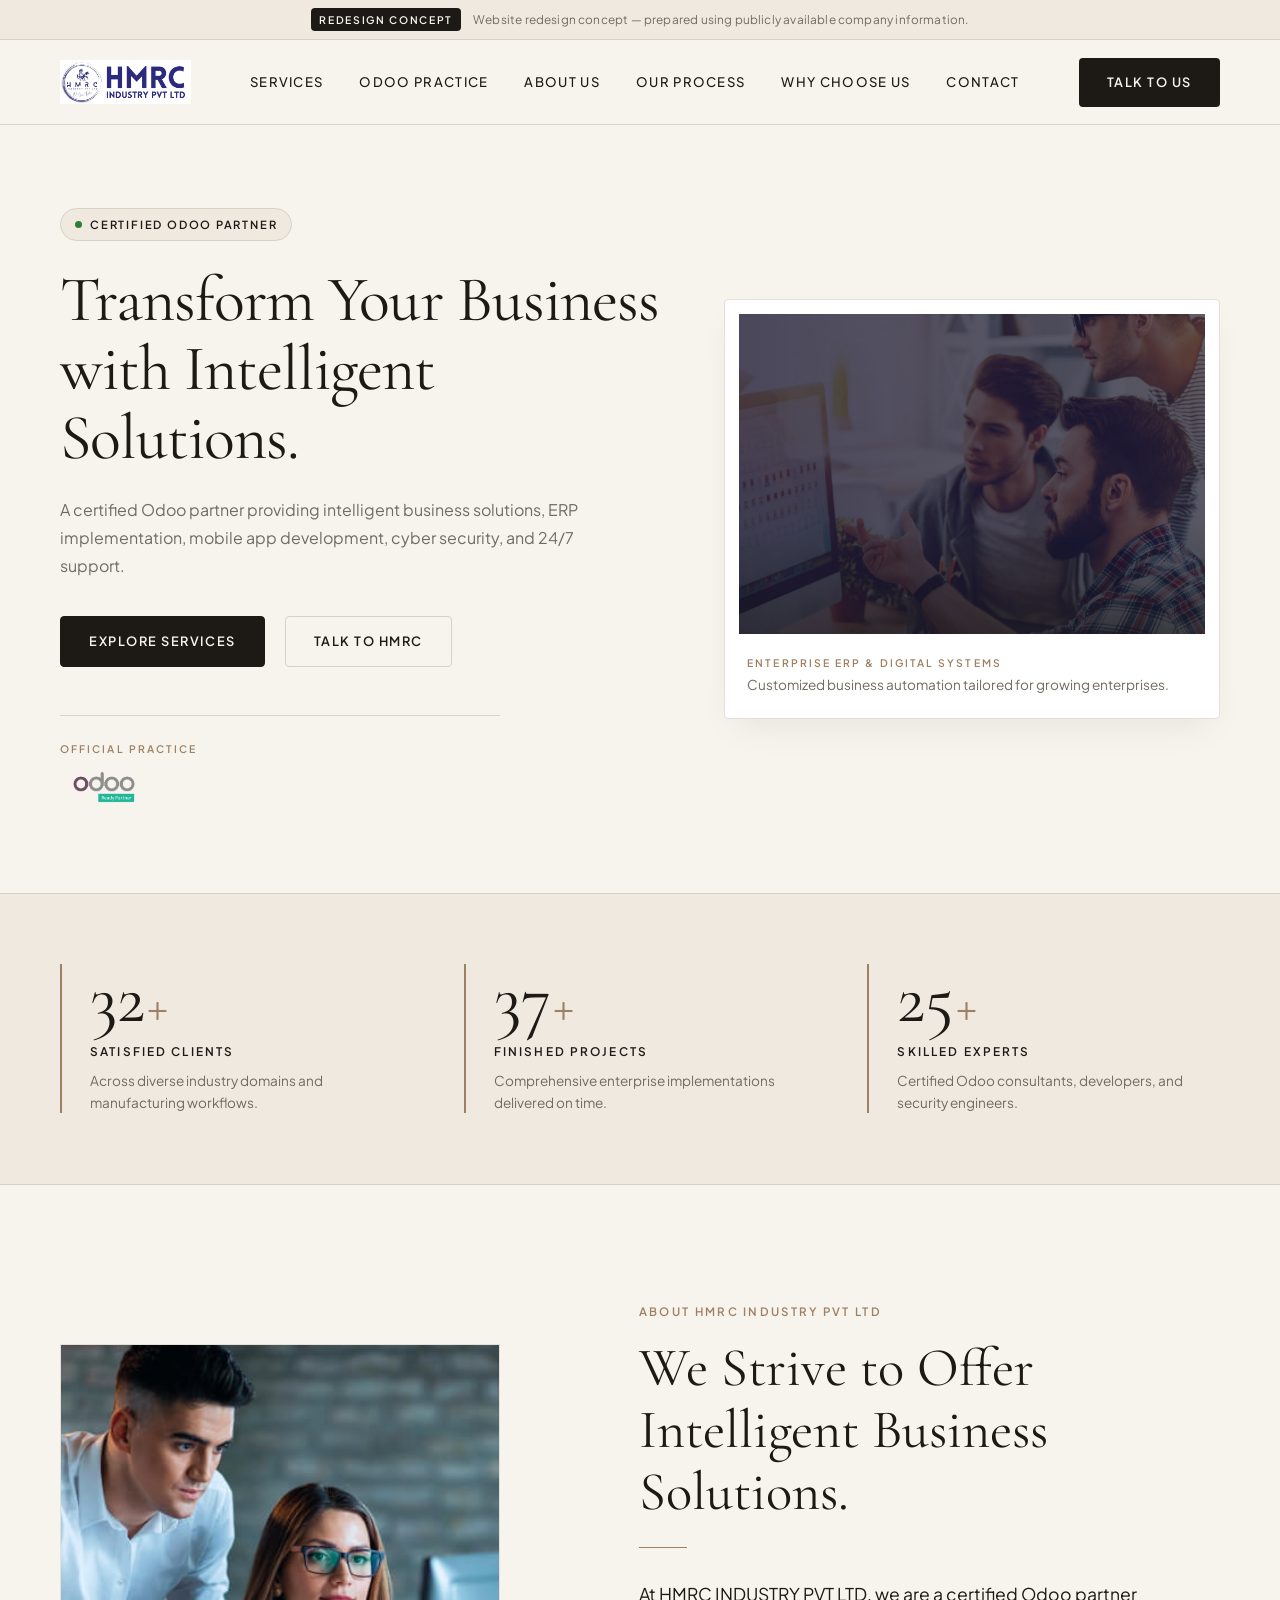
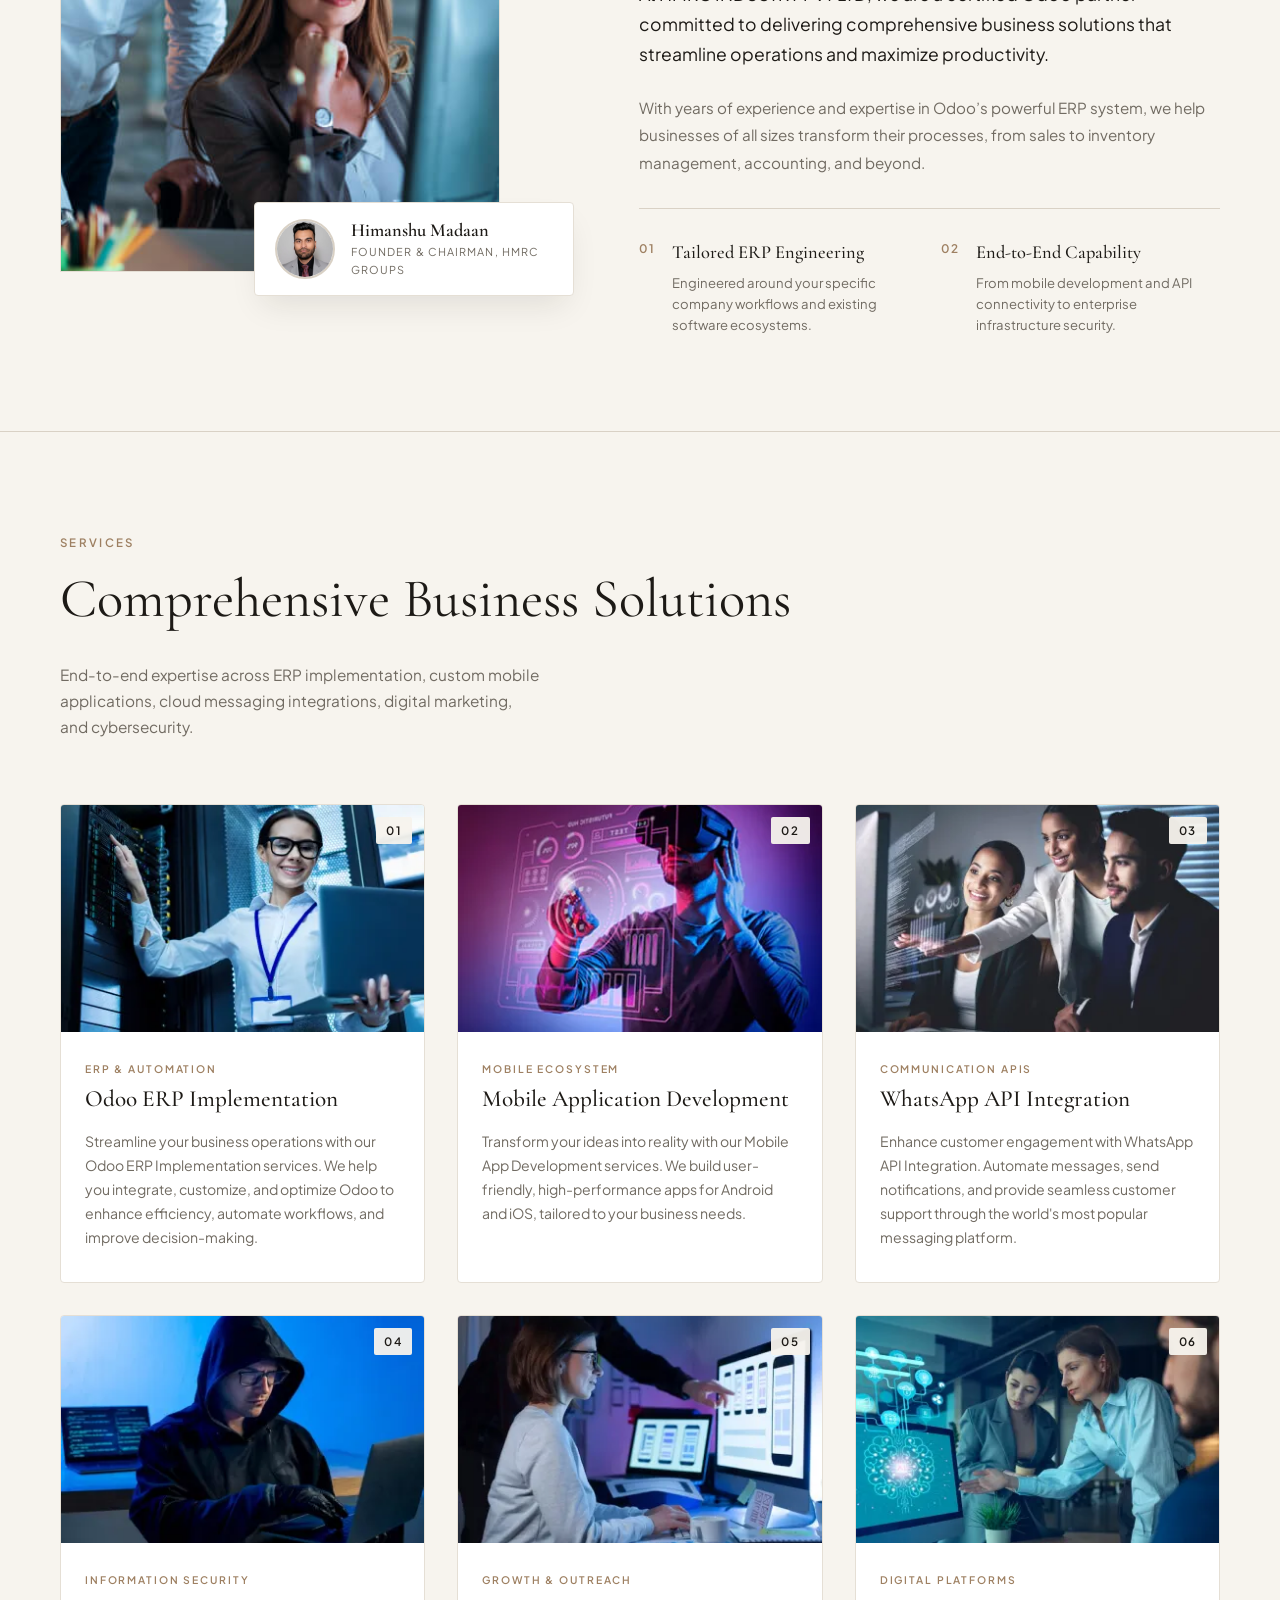
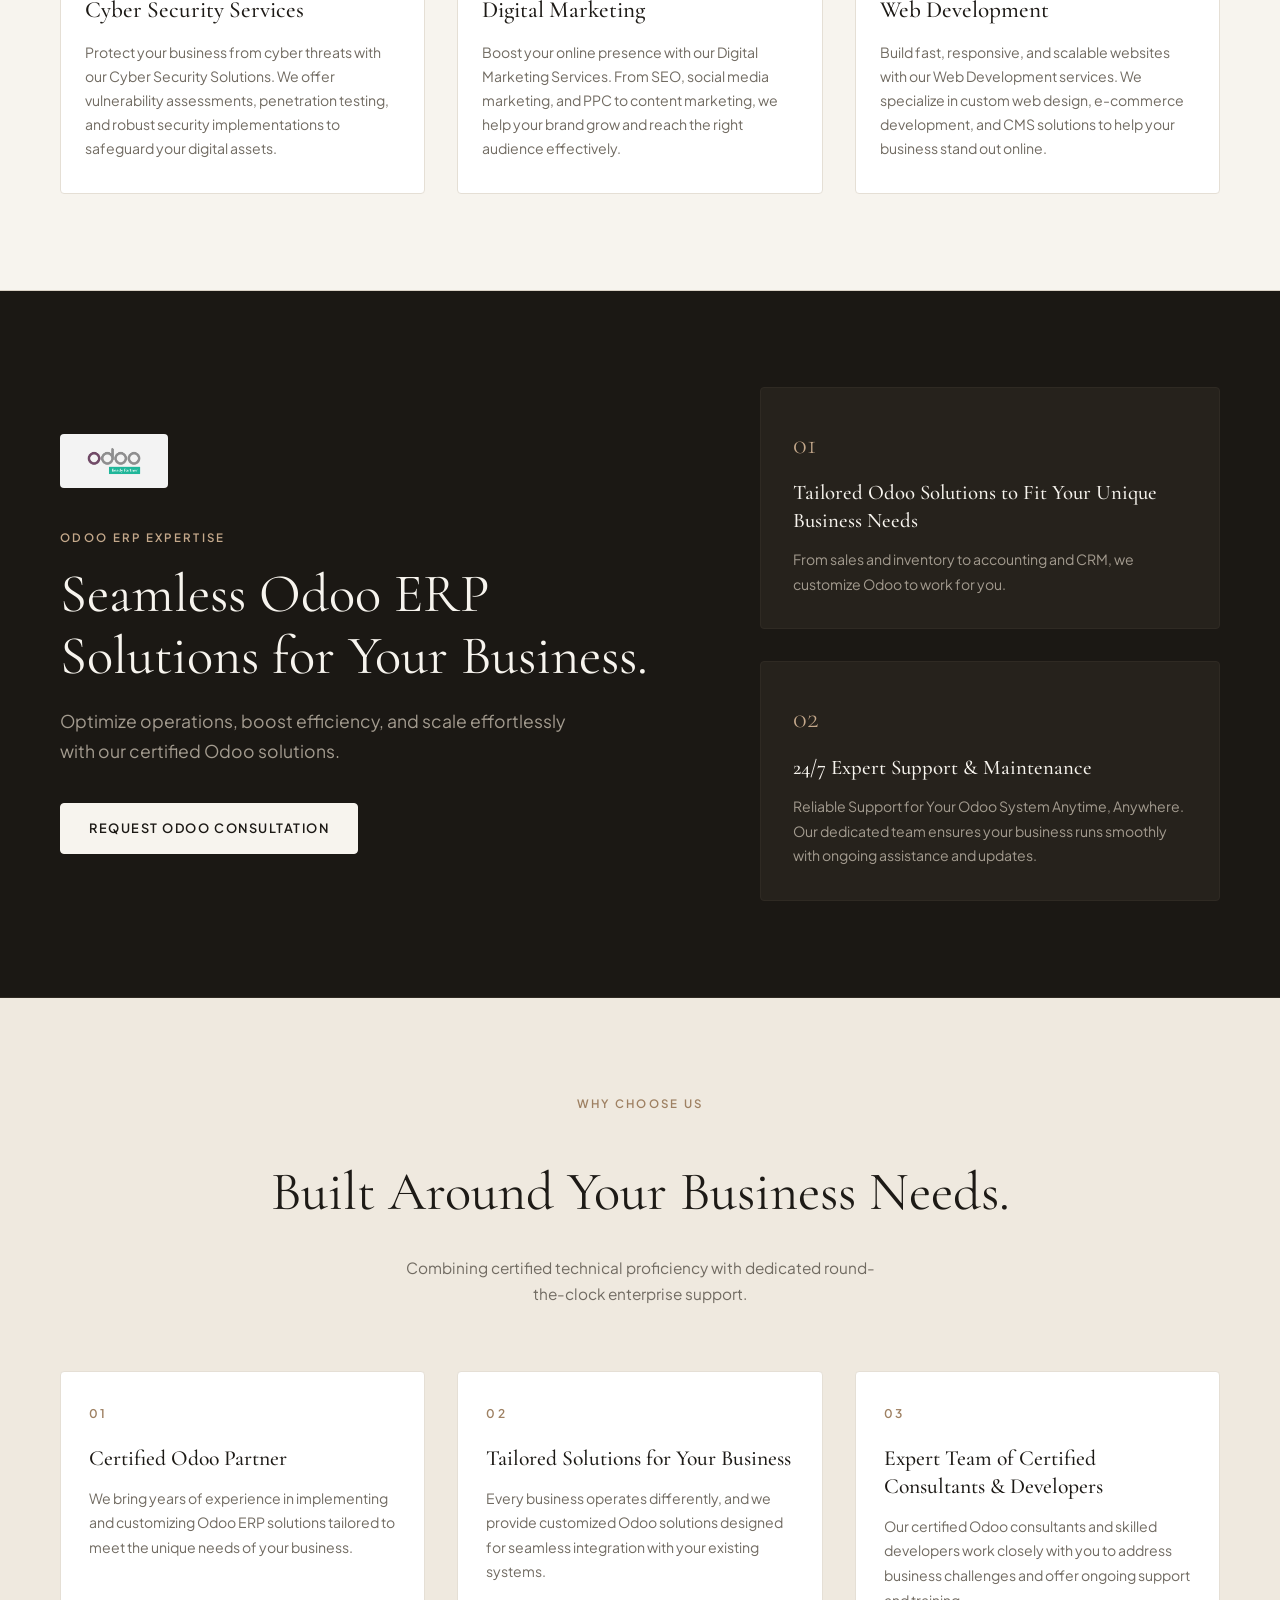
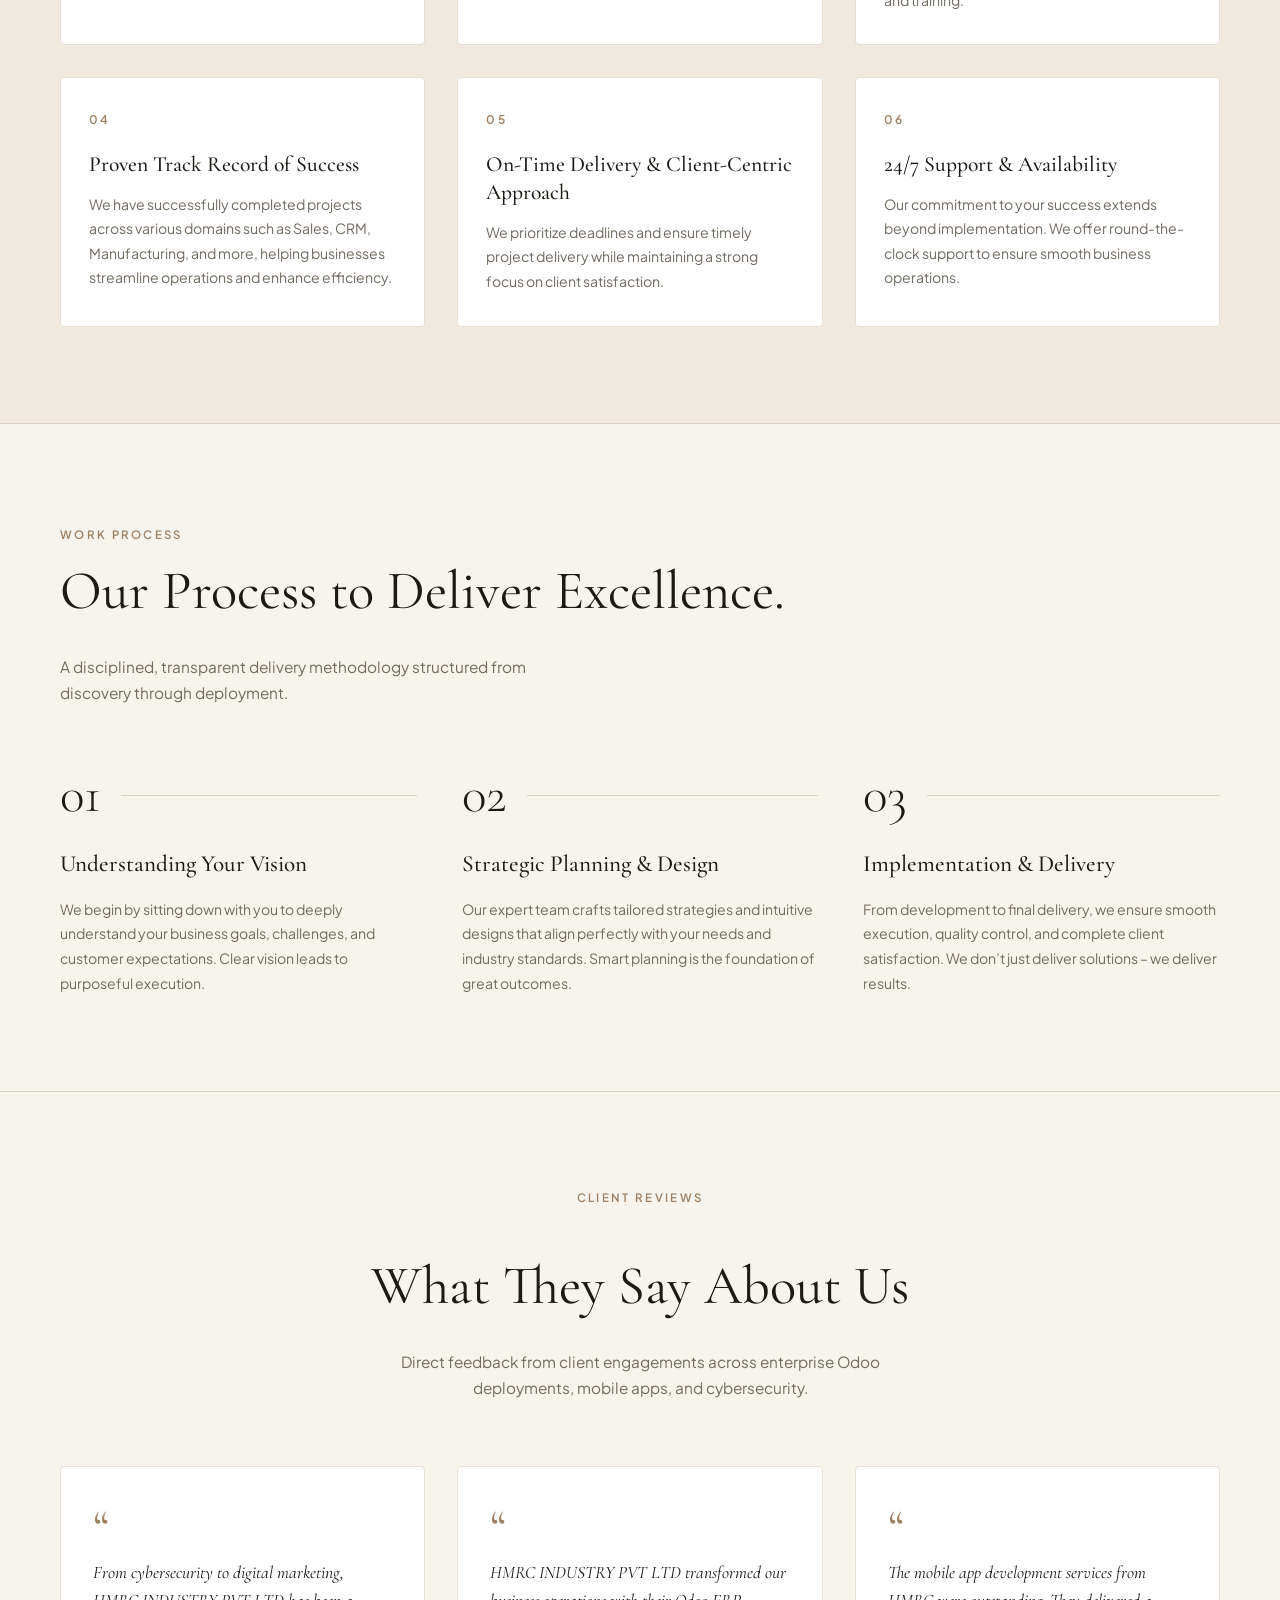
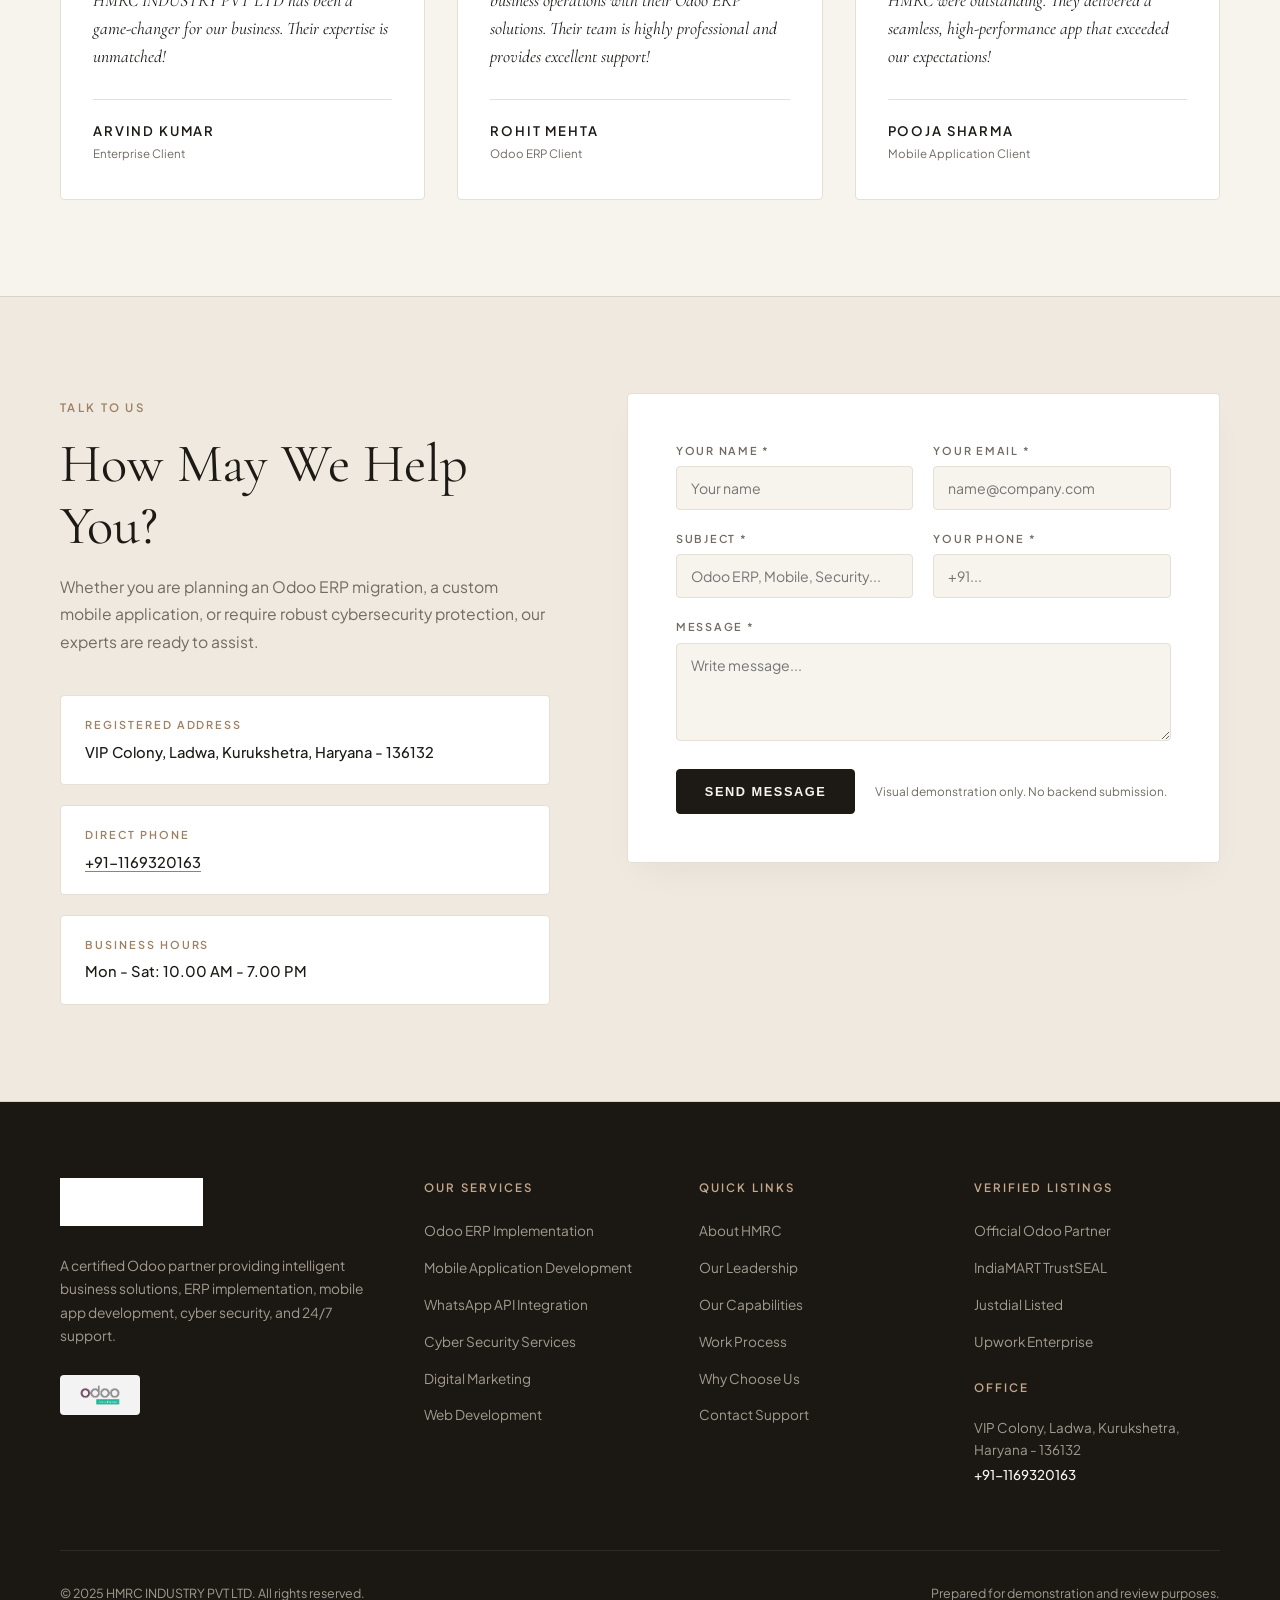
==== hmrc-industry/index.html @ 873ff176 "feat(hmrc-industry): deliver original light editorial tech design with genuine assets and official O" ====
<!DOCTYPE html>
<html lang="en">
<head>
  <meta charset="UTF-8">
  <meta name="viewport" content="width=device-width, initial-scale=1.0">
  <title>HMRC Industry Pvt Ltd — Certified Odoo Partner & Intelligent Enterprise Solutions</title>
  <meta name="description" content="A certified Odoo partner providing intelligent business solutions, ERP implementation, mobile app development, cyber security, and 24/7 support.">
  
  <!-- Typography: Cormorant Garamond (Editorial Serif) & Plus Jakarta Sans (Modern Clean Sans) -->
  <link rel="preconnect" href="https://fonts.googleapis.com">
  <link rel="preconnect" href="https://fonts.gstatic.com" crossorigin>
  <link href="https://fonts.googleapis.com/css2?family=Cormorant+Garamond:ital,wght@0,300;0,400;0,500;0,600;1,400&family=Plus+Jakarta+Sans:wght@300;400;500;600;700&display=swap" rel="stylesheet">
  
  <link rel="stylesheet" href="styles.css">
</head>
<body>

  <!-- Demo Notice Banner -->
  <aside class="demo-banner" role="note" aria-label="Concept Disclaimer">
    <div class="site-container demo-banner-inner">
      <span class="demo-badge">Redesign Concept</span>
      <p class="demo-text">Website redesign concept — prepared using publicly available company information.</p>
    </div>
  </aside>

  <!-- Navigation -->
  <header class="site-nav-wrap" id="top">
    <div class="site-container site-nav">
      <a href="#top" class="brand-link" aria-label="HMRC Industry Pvt Ltd Home">
        <img src="assets/images/logo/HMRC.png" alt="HMRC Industry Pvt Ltd" class="brand-logo-img">
      </a>

      <nav class="nav-links" id="navLinks" aria-label="Main Navigation">
        <a href="#services" class="nav-link">Services</a>
        <a href="#odoo" class="nav-link">Odoo Practice</a>
        <a href="#about" class="nav-link">About Us</a>
        <a href="#process" class="nav-link">Our Process</a>
        <a href="#why-us" class="nav-link">Why Choose Us</a>
        <a href="#contact" class="nav-link">Contact</a>
      </nav>

      <div class="nav-right">
        <a href="#contact" class="btn btn-nav">Talk to Us</a>
        <button class="mobile-toggle" id="mobileToggle" aria-label="Toggle navigation menu" aria-expanded="false">
          <span class="line"></span>
          <span class="line"></span>
        </button>
      </div>
    </div>
  </header>

  <main>
    <!-- 01. HERO SECTION (Light, Editorial, Genuine Visual) -->
    <section class="section hero-section">
      <div class="site-container">
        <div class="hero-grid">
          <div class="hero-text-col">
            <div class="partner-badge-pill">
              <span class="badge-dot"></span>
              <span class="badge-text">CERTIFIED ODOO PARTNER</span>
            </div>
            <h1 class="hero-headline">
              Transform Your Business with Intelligent Solutions.
            </h1>
            <p class="hero-lead">
              A certified Odoo partner providing intelligent business solutions, ERP implementation, mobile app development, cyber security, and 24/7 support.
            </p>
            
            <div class="hero-actions">
              <a href="#services" class="btn btn-primary">Explore Services</a>
              <a href="#contact" class="btn btn-outline">Talk to HMRC</a>
            </div>

            <div class="hero-trust-bar">
              <span class="trust-label">OFFICIAL PRACTICE</span>
              <div class="trust-partner-lockup">
                <img src="assets/images/logo/odoo_ready_partners_rgb.png" alt="Odoo Ready Partner Official Badge" class="odoo-badge-img">
              </div>
            </div>
          </div>

          <div class="hero-visual-col">
            <div class="hero-image-card">
              <div class="image-wrapper hero-img-wrap">
                <img src="assets/images/banner/banner-image.jpg" alt="HMRC Enterprise Technology & Digital Solutions" class="hero-main-img">
                <div class="image-overlay-vignette"></div>
              </div>
              <div class="hero-caption-card">
                <span class="caption-tag">ENTERPRISE ERP &amp; DIGITAL SYSTEMS</span>
                <p class="caption-text">Customized business automation tailored for growing enterprises.</p>
              </div>
            </div>
          </div>
        </div>
      </div>
    </section>

    <!-- 02. STATS SECTION (High Impact Spaced Typography) -->
    <section class="stats-section">
      <div class="site-container">
        <div class="stats-grid">
          <div class="stat-item">
            <div class="stat-number">32<span class="stat-plus">+</span></div>
            <div class="stat-label">SATISFIED CLIENTS</div>
            <p class="stat-sub">Across diverse industry domains and manufacturing workflows.</p>
          </div>

          <div class="stat-item">
            <div class="stat-number">37<span class="stat-plus">+</span></div>
            <div class="stat-label">FINISHED PROJECTS</div>
            <p class="stat-sub">Comprehensive enterprise implementations delivered on time.</p>
          </div>

          <div class="stat-item">
            <div class="stat-number">25<span class="stat-plus">+</span></div>
            <div class="stat-label">SKILLED EXPERTS</div>
            <p class="stat-sub">Certified Odoo consultants, developers, and security engineers.</p>
          </div>
        </div>
      </div>
    </section>

    <!-- 03. ABOUT SECTION (Editorial Story + Founder Portrait) -->
    <section class="section about-section" id="about">
      <div class="site-container">
        <div class="about-grid">
          <div class="about-visual-col">
            <div class="about-composition">
              <div class="about-main-image-frame">
                <img src="assets/images/about/about-image1.jpg" alt="HMRC Industry Pvt Ltd Business Operations" class="about-img">
              </div>
              
              <!-- Genuine Founder Profile Lockup -->
              <div class="founder-floating-card">
                <div class="founder-avatar-frame">
                  <img src="assets/images/team/0001new.jpg" alt="Himanshu Madaan" class="founder-avatar-img">
                </div>
                <div class="founder-meta">
                  <h4 class="founder-name">Himanshu Madaan</h4>
                  <span class="founder-role">Founder &amp; Chairman, HMRC Groups</span>
                </div>
              </div>
            </div>
          </div>

          <div class="about-content-col">
            <span class="section-eyebrow">ABOUT HMRC INDUSTRY PVT LTD</span>
            <h2 class="section-heading">
              We Strive to Offer Intelligent Business Solutions.
            </h2>
            <div class="editorial-rule"></div>
            
            <p class="about-paragraph lead-p">
              At HMRC INDUSTRY PVT LTD, we are a certified Odoo partner committed to delivering comprehensive business solutions that streamline operations and maximize productivity.
            </p>
            <p class="about-paragraph">
              With years of experience and expertise in Odoo’s powerful ERP system, we help businesses of all sizes transform their processes, from sales to inventory management, accounting, and beyond.
            </p>

            <div class="about-points">
              <div class="about-point">
                <span class="point-num">01</span>
                <div>
                  <h5 class="point-title">Tailored ERP Engineering</h5>
                  <p class="point-desc">Engineered around your specific company workflows and existing software ecosystems.</p>
                </div>
              </div>
              <div class="about-point">
                <span class="point-num">02</span>
                <div>
                  <h5 class="point-title">End-to-End Capability</h5>
                  <p class="point-desc">From mobile development and API connectivity to enterprise infrastructure security.</p>
                </div>
              </div>
            </div>
          </div>
        </div>
      </div>
    </section>

    <!-- 04. SERVICES SECTION (Original 6-Card Visual Grid) -->
    <section class="section services-section" id="services">
      <div class="site-container">
        <div class="section-header">
          <div>
            <span class="section-eyebrow">SERVICES</span>
            <h2 class="section-heading">Comprehensive Business Solutions</h2>
          </div>
          <p class="section-header-desc">
            End-to-end expertise across ERP implementation, custom mobile applications, cloud messaging integrations, digital marketing, and cybersecurity.
          </p>
        </div>

        <div class="services-grid">
          <!-- Service 01: Odoo ERP Implementation -->
          <article class="service-card">
            <div class="service-card-media">
              <img src="assets/images/service/service-image1.webp" alt="Odoo ERP Implementation" class="service-card-img" loading="lazy">
              <span class="service-num-badge">01</span>
            </div>
            <div class="service-card-body">
              <span class="service-tag">ERP &amp; AUTOMATION</span>
              <h3 class="service-title">Odoo ERP Implementation</h3>
              <p class="service-desc">
                Streamline your business operations with our Odoo ERP Implementation services. We help you integrate, customize, and optimize Odoo to enhance efficiency, automate workflows, and improve decision-making.
              </p>
            </div>
          </article>

          <!-- Service 02: Mobile Application Development -->
          <article class="service-card">
            <div class="service-card-media">
              <img src="assets/images/service/service-image2.webp" alt="Mobile Application Development" class="service-card-img" loading="lazy">
              <span class="service-num-badge">02</span>
            </div>
            <div class="service-card-body">
              <span class="service-tag">MOBILE ECOSYSTEM</span>
              <h3 class="service-title">Mobile Application Development</h3>
              <p class="service-desc">
                Transform your ideas into reality with our Mobile App Development services. We build user-friendly, high-performance apps for Android and iOS, tailored to your business needs.
              </p>
            </div>
          </article>

          <!-- Service 03: WhatsApp API Integration -->
          <article class="service-card">
            <div class="service-card-media">
              <img src="assets/images/service/service-image3.webp" alt="WhatsApp API Integration" class="service-card-img" loading="lazy">
              <span class="service-num-badge">03</span>
            </div>
            <div class="service-card-body">
              <span class="service-tag">COMMUNICATION APIS</span>
              <h3 class="service-title">WhatsApp API Integration</h3>
              <p class="service-desc">
                Enhance customer engagement with WhatsApp API Integration. Automate messages, send notifications, and provide seamless customer support through the world's most popular messaging platform.
              </p>
            </div>
          </article>

          <!-- Service 04: Cyber Security Services -->
          <article class="service-card">
            <div class="service-card-media">
              <img src="assets/images/service/service-image4.webp" alt="Cyber Security Services" class="service-card-img" loading="lazy">
              <span class="service-num-badge">04</span>
            </div>
            <div class="service-card-body">
              <span class="service-tag">INFORMATION SECURITY</span>
              <h3 class="service-title">Cyber Security Services</h3>
              <p class="service-desc">
                Protect your business from cyber threats with our Cyber Security Solutions. We offer vulnerability assessments, penetration testing, and robust security implementations to safeguard your digital assets.
              </p>
            </div>
          </article>

          <!-- Service 05: Digital Marketing -->
          <article class="service-card">
            <div class="service-card-media">
              <img src="assets/images/service/service-image5.webp" alt="Digital Marketing" class="service-card-img" loading="lazy">
              <span class="service-num-badge">05</span>
            </div>
            <div class="service-card-body">
              <span class="service-tag">GROWTH &amp; OUTREACH</span>
              <h3 class="service-title">Digital Marketing</h3>
              <p class="service-desc">
                Boost your online presence with our Digital Marketing Services. From SEO, social media marketing, and PPC to content marketing, we help your brand grow and reach the right audience effectively.
              </p>
            </div>
          </article>

          <!-- Service 06: Web Development -->
          <article class="service-card">
            <div class="service-card-media">
              <img src="assets/images/service/service-image6.webp" alt="Web Development" class="service-card-img" loading="lazy">
              <span class="service-num-badge">06</span>
            </div>
            <div class="service-card-body">
              <span class="service-tag">DIGITAL PLATFORMS</span>
              <h3 class="service-title">Web Development</h3>
              <p class="service-desc">
                Build fast, responsive, and scalable websites with our Web Development services. We specialize in custom web design, e-commerce development, and CMS solutions to help your business stand out online.
              </p>
            </div>
          </article>
        </div>
      </div>
    </section>

    <!-- 05. ODOO FEATURE SECTION (Dark Accent Feature ~15%) -->
    <section class="section odoo-feature-section theme-dark" id="odoo">
      <div class="site-container">
        <div class="odoo-grid">
          <div class="odoo-headline-col">
            <div class="odoo-badge-wrap">
              <img src="assets/images/logo/odoo_ready_partners_rgb.png" alt="Official Odoo Ready Partner" class="odoo-feature-badge">
            </div>
            <span class="section-eyebrow dark-eyebrow">ODOO ERP EXPERTISE</span>
            <h2 class="section-heading dark-heading">
              Seamless Odoo ERP Solutions for Your Business.
            </h2>
            <p class="odoo-subheading">
              Optimize operations, boost efficiency, and scale effortlessly with our certified Odoo solutions.
            </p>
            <div class="odoo-actions">
              <a href="#contact" class="btn btn-light">Request Odoo Consultation</a>
            </div>
          </div>

          <div class="odoo-pillars-col">
            <div class="odoo-pillar-card">
              <span class="pillar-number">01</span>
              <h4 class="pillar-title">Tailored Odoo Solutions to Fit Your Unique Business Needs</h4>
              <p class="pillar-text">
                From sales and inventory to accounting and CRM, we customize Odoo to work for you.
              </p>
            </div>

            <div class="odoo-pillar-card">
              <span class="pillar-number">02</span>
              <h4 class="pillar-title">24/7 Expert Support &amp; Maintenance</h4>
              <p class="pillar-text">
                Reliable Support for Your Odoo System Anytime, Anywhere. Our dedicated team ensures your business runs smoothly with ongoing assistance and updates.
              </p>
            </div>
          </div>
        </div>
      </div>
    </section>

    <!-- 06. WHY CHOOSE US (Clean Structured Light Grid) -->
    <section class="section why-us-section" id="why-us">
      <div class="site-container">
        <div class="section-header centered-header">
          <span class="section-eyebrow">WHY CHOOSE US</span>
          <h2 class="section-heading">Built Around Your Business Needs.</h2>
          <p class="section-header-desc mx-auto">
            Combining certified technical proficiency with dedicated round-the-clock enterprise support.
          </p>
        </div>

        <div class="why-grid">
          <div class="why-card">
            <div class="why-top">
              <span class="why-index">01</span>
            </div>
            <h4 class="why-card-title">Certified Odoo Partner</h4>
            <p class="why-card-desc">
              We bring years of experience in implementing and customizing Odoo ERP solutions tailored to meet the unique needs of your business.
            </p>
          </div>

          <div class="why-card">
            <div class="why-top">
              <span class="why-index">02</span>
            </div>
            <h4 class="why-card-title">Tailored Solutions for Your Business</h4>
            <p class="why-card-desc">
              Every business operates differently, and we provide customized Odoo solutions designed for seamless integration with your existing systems.
            </p>
          </div>

          <div class="why-card">
            <div class="why-top">
              <span class="why-index">03</span>
            </div>
            <h4 class="why-card-title">Expert Team of Certified Consultants &amp; Developers</h4>
            <p class="why-card-desc">
              Our certified Odoo consultants and skilled developers work closely with you to address business challenges and offer ongoing support and training.
            </p>
          </div>

          <div class="why-card">
            <div class="why-top">
              <span class="why-index">04</span>
            </div>
            <h4 class="why-card-title">Proven Track Record of Success</h4>
            <p class="why-card-desc">
              We have successfully completed projects across various domains such as Sales, CRM, Manufacturing, and more, helping businesses streamline operations and enhance efficiency.
            </p>
          </div>

          <div class="why-card">
            <div class="why-top">
              <span class="why-index">05</span>
            </div>
            <h4 class="why-card-title">On-Time Delivery &amp; Client-Centric Approach</h4>
            <p class="why-card-desc">
              We prioritize deadlines and ensure timely project delivery while maintaining a strong focus on client satisfaction.
            </p>
          </div>

          <div class="why-card">
            <div class="why-top">
              <span class="why-index">06</span>
            </div>
            <h4 class="why-card-title">24/7 Support &amp; Availability</h4>
            <p class="why-card-desc">
              Our commitment to your success extends beyond implementation. We offer round-the-clock support to ensure smooth business operations.
            </p>
          </div>
        </div>
      </div>
    </section>

    <!-- 07. PROCESS SECTION (Editorial 3-Step Flow) -->
    <section class="section process-section" id="process">
      <div class="site-container">
        <div class="section-header">
          <div>
            <span class="section-eyebrow">WORK PROCESS</span>
            <h2 class="section-heading">Our Process to Deliver Excellence.</h2>
          </div>
          <p class="section-header-desc">
            A disciplined, transparent delivery methodology structured from discovery through deployment.
          </p>
        </div>

        <div class="process-flow">
          <div class="process-node">
            <div class="node-header">
              <span class="node-num">01</span>
              <div class="node-connector"></div>
            </div>
            <h4 class="node-title">Understanding Your Vision</h4>
            <p class="node-desc">
              We begin by sitting down with you to deeply understand your business goals, challenges, and customer expectations. Clear vision leads to purposeful execution.
            </p>
          </div>

          <div class="process-node">
            <div class="node-header">
              <span class="node-num">02</span>
              <div class="node-connector"></div>
            </div>
            <h4 class="node-title">Strategic Planning &amp; Design</h4>
            <p class="node-desc">
              Our expert team crafts tailored strategies and intuitive designs that align perfectly with your needs and industry standards. Smart planning is the foundation of great outcomes.
            </p>
          </div>

          <div class="process-node">
            <div class="node-header">
              <span class="node-num">03</span>
              <div class="node-connector"></div>
            </div>
            <h4 class="node-title">Implementation &amp; Delivery</h4>
            <p class="node-desc">
              From development to final delivery, we ensure smooth execution, quality control, and complete client satisfaction. We don’t just deliver solutions – we deliver results.
            </p>
          </div>
        </div>
      </div>
    </section>

    <!-- 08. TESTIMONIALS (Clean Editorial Quotes) -->
    <section class="section testimonials-section">
      <div class="site-container">
        <div class="section-header centered-header">
          <span class="section-eyebrow">CLIENT REVIEWS</span>
          <h2 class="section-heading">What They Say About Us</h2>
          <p class="section-header-desc mx-auto">
            Direct feedback from client engagements across enterprise Odoo deployments, mobile apps, and cybersecurity.
          </p>
        </div>

        <div class="testimonials-grid">
          <div class="testimonial-card">
            <div class="quote-symbol">“</div>
            <p class="quote-text">
              From cybersecurity to digital marketing, HMRC INDUSTRY PVT LTD has been a game-changer for our business. Their expertise is unmatched!
            </p>
            <div class="quote-divider"></div>
            <div class="quote-author-info">
              <h5 class="author-name">Arvind Kumar</h5>
              <span class="author-tag">Enterprise Client</span>
            </div>
          </div>

          <div class="testimonial-card">
            <div class="quote-symbol">“</div>
            <p class="quote-text">
              HMRC INDUSTRY PVT LTD transformed our business operations with their Odoo ERP solutions. Their team is highly professional and provides excellent support!
            </p>
            <div class="quote-divider"></div>
            <div class="quote-author-info">
              <h5 class="author-name">Rohit Mehta</h5>
              <span class="author-tag">Odoo ERP Client</span>
            </div>
          </div>

          <div class="testimonial-card">
            <div class="quote-symbol">“</div>
            <p class="quote-text">
              The mobile app development services from HMRC were outstanding. They delivered a seamless, high-performance app that exceeded our expectations!
            </p>
            <div class="quote-divider"></div>
            <div class="quote-author-info">
              <h5 class="author-name">Pooja Sharma</h5>
              <span class="author-tag">Mobile Application Client</span>
            </div>
          </div>
        </div>
      </div>
    </section>

    <!-- 09. CONTACT SECTION (Polished Light Form + Visual Details) -->
    <section class="section contact-section" id="contact">
      <div class="site-container">
        <div class="contact-grid">
          <div class="contact-info-col">
            <span class="section-eyebrow">TALK TO US</span>
            <h2 class="section-heading">How May We Help You?</h2>
            <p class="contact-lead-text">
              Whether you are planning an Odoo ERP migration, a custom mobile application, or require robust cybersecurity protection, our experts are ready to assist.
            </p>

            <div class="contact-meta-cards">
              <div class="contact-meta-card">
                <span class="meta-card-label">REGISTERED ADDRESS</span>
                <p class="meta-card-value">VIP Colony, Ladwa, Kurukshetra, Haryana - 136132</p>
              </div>

              <div class="contact-meta-card">
                <span class="meta-card-label">DIRECT PHONE</span>
                <p class="meta-card-value">
                  <a href="tel:+911169320163" class="phone-link">+91-1169320163</a>
                </p>
              </div>

              <div class="contact-meta-card">
                <span class="meta-card-label">BUSINESS HOURS</span>
                <p class="meta-card-value">Mon - Sat: 10.00 AM - 7.00 PM</p>
              </div>
            </div>
          </div>

          <div class="contact-form-col">
            <div class="form-container-card">
              <form class="contact-form" id="contactForm">
                <div class="form-row-2">
                  <div class="form-group">
                    <label for="userName" class="form-label">YOUR NAME *</label>
                    <input type="text" id="userName" name="userName" class="input-ctrl" placeholder="Your name" required>
                  </div>
                  <div class="form-group">
                    <label for="userEmail" class="form-label">YOUR EMAIL *</label>
                    <input type="email" id="userEmail" name="userEmail" class="input-ctrl" placeholder="name@company.com" required>
                  </div>
                </div>

                <div class="form-row-2">
                  <div class="form-group">
                    <label for="userSubject" class="form-label">SUBJECT *</label>
                    <input type="text" id="userSubject" name="userSubject" class="input-ctrl" placeholder="Odoo ERP, Mobile, Security..." required>
                  </div>
                  <div class="form-group">
                    <label for="userPhone" class="form-label">YOUR PHONE *</label>
                    <input type="tel" id="userPhone" name="userPhone" class="input-ctrl" placeholder="+91..." required>
                  </div>
                </div>

                <div class="form-group">
                  <label for="userMessage" class="form-label">MESSAGE *</label>
                  <textarea id="userMessage" name="userMessage" class="input-ctrl textarea-ctrl" rows="4" placeholder="Write message..." required></textarea>
                </div>

                <div class="form-btn-wrap">
                  <button type="submit" class="btn btn-primary w-full-mobile">Send Message</button>
                  <span class="form-demo-hint">Visual demonstration only. No backend submission.</span>
                </div>
              </form>
            </div>
          </div>
        </div>
      </div>
    </section>
  </main>

  <!-- 10. FOOTER (Refined Espresso Minimal Footer) -->
  <footer class="site-footer">
    <div class="site-container">
      <div class="footer-grid">
        <div class="footer-brand-col">
          <img src="assets/images/logo/HMRC.png" alt="HMRC Industry Pvt Ltd" class="footer-logo-img">
          <p class="footer-desc">
            A certified Odoo partner providing intelligent business solutions, ERP implementation, mobile app development, cyber security, and 24/7 support.
          </p>
          <div class="footer-odoo-badge">
            <img src="assets/images/logo/odoo_ready_partners_rgb.png" alt="Odoo Ready Partner" class="footer-partner-img">
          </div>
        </div>

        <div class="footer-col">
          <h5 class="footer-heading">OUR SERVICES</h5>
          <ul class="footer-nav">
            <li><a href="#services">Odoo ERP Implementation</a></li>
            <li><a href="#services">Mobile Application Development</a></li>
            <li><a href="#services">WhatsApp API Integration</a></li>
            <li><a href="#services">Cyber Security Services</a></li>
            <li><a href="#services">Digital Marketing</a></li>
            <li><a href="#services">Web Development</a></li>
          </ul>
        </div>

        <div class="footer-col">
          <h5 class="footer-heading">QUICK LINKS</h5>
          <ul class="footer-nav">
            <li><a href="#about">About HMRC</a></li>
            <li><a href="#about">Our Leadership</a></li>
            <li><a href="#services">Our Capabilities</a></li>
            <li><a href="#process">Work Process</a></li>
            <li><a href="#why-us">Why Choose Us</a></li>
            <li><a href="#contact">Contact Support</a></li>
          </ul>
        </div>

        <div class="footer-col">
          <h5 class="footer-heading">VERIFIED LISTINGS</h5>
          <ul class="footer-nav">
            <li><span class="static-footer-item">Official Odoo Partner</span></li>
            <li><span class="static-footer-item">IndiaMART TrustSEAL</span></li>
            <li><span class="static-footer-item">Justdial Listed</span></li>
            <li><span class="static-footer-item">Upwork Enterprise</span></li>
          </ul>
          
          <h5 class="footer-heading mt-4">OFFICE</h5>
          <p class="footer-address">
            VIP Colony, Ladwa, Kurukshetra, Haryana - 136132<br>
            <a href="tel:+911169320163" class="footer-phone">+91-1169320163</a>
          </p>
        </div>
      </div>

      <div class="footer-bottom">
        <p class="copy-text">© 2025 HMRC INDUSTRY PVT LTD. All rights reserved.</p>
        <p class="copy-notice">Prepared for demonstration and review purposes.</p>
      </div>
    </div>
  </footer>

  <script src="app.js"></script>
</body>
</html>
---- hmrc-industry/styles.css ----
/* ==========================================================================
   HMRC INDUSTRY PVT LTD — ORIGINAL EDITORIAL TECHNOLOGY REDESIGN
   Palette: Warm Light (85%), Espresso Accent (15%), Subtle Warm Taupe
   Typography: Cormorant Garamond & Plus Jakarta Sans
   ========================================================================== */

:root {
  /* Warm Light Neutral Palette */
  --bg-main: #F7F4EE;
  --bg-secondary: #EFE9DF;
  --bg-card: #FFFFFF;
  --bg-dark: #1B1814;
  --bg-dark-surface: #26221C;

  /* Typography Colors */
  --text-main: #1D1A16;
  --text-muted: #716B62;
  --text-light: #F7F4EE;
  --text-light-muted: #A39B8F;

  /* Lines & Accents */
  --border-subtle: #D9D1C5;
  --border-card: #E5DFD5;
  --border-dark: #2F2A23;
  --accent-bronze: #9E8062;
  --accent-bronze-light: #C4A88B;

  /* Fonts */
  --font-serif: 'Cormorant Garamond', Georgia, 'Times New Roman', serif;
  --font-sans: 'Plus Jakarta Sans', -apple-system, BlinkMacSystemFont, 'Segoe UI', Roboto, sans-serif;

  /* Sizing & Layout */
  --site-max-w: 1240px;
  --section-pad-y: clamp(4.5rem, 7.5vw, 7.5rem);
  --section-pad-x: clamp(1.25rem, 4vw, 2.5rem);
  --radius-sm: 4px;
  --radius-md: 8px;

  /* Transition */
  --transition: all 0.28s cubic-bezier(0.16, 1, 0.3, 1);
}

/* Reset */
*, *::before, *::after {
  box-sizing: border-box;
  margin: 0;
  padding: 0;
}

html {
  scroll-behavior: smooth;
  background-color: var(--bg-main);
  color: var(--text-main);
}

body {
  font-family: var(--font-sans);
  background-color: var(--bg-main);
  color: var(--text-main);
  line-height: 1.65;
  -webkit-font-smoothing: antialiased;
}

/* Container */
.site-container {
  width: 100%;
  max-width: var(--site-max-w);
  margin-left: auto;
  margin-right: auto;
  padding-left: var(--section-pad-x);
  padding-right: var(--section-pad-x);
}

/* 00. DEMO BANNER */
.demo-banner {
  background-color: var(--bg-secondary);
  border-bottom: 1px solid var(--border-subtle);
  padding: 8px 0;
  font-size: 0.74rem;
  color: var(--text-muted);
}

.demo-banner-inner {
  display: flex;
  align-items: center;
  justify-content: center;
  gap: 12px;
  text-align: center;
  flex-wrap: wrap;
}

.demo-badge {
  text-transform: uppercase;
  letter-spacing: 0.16em;
  font-weight: 600;
  font-size: 0.65rem;
  padding: 3px 8px;
  background-color: var(--text-main);
  color: var(--text-light);
  border-radius: var(--radius-sm);
}

.demo-text {
  letter-spacing: 0.015em;
}

/* 01. NAVIGATION */
.site-nav-wrap {
  position: sticky;
  top: 0;
  z-index: 1000;
  background-color: rgba(247, 244, 238, 0.96);
  backdrop-filter: blur(10px);
  border-bottom: 1px solid var(--border-subtle);
}

.site-nav {
  display: flex;
  align-items: center;
  justify-content: space-between;
  height: 84px;
}

.brand-link {
  display: flex;
  align-items: center;
  text-decoration: none;
}

.brand-logo-img {
  height: 44px;
  width: auto;
  object-fit: contain;
}

.nav-links {
  display: flex;
  align-items: center;
  gap: 2.25rem;
}

.nav-link {
  text-decoration: none;
  font-size: 0.82rem;
  letter-spacing: 0.1em;
  text-transform: uppercase;
  color: var(--text-main);
  font-weight: 500;
  position: relative;
  padding: 4px 0;
  transition: var(--transition);
}

.nav-link::after {
  content: '';
  position: absolute;
  bottom: 0;
  left: 0;
  width: 0;
  height: 1.5px;
  background-color: var(--text-main);
  transition: var(--transition);
}

.nav-link:hover::after {
  width: 100%;
}

.nav-right {
  display: flex;
  align-items: center;
  gap: 1rem;
}

.btn-nav {
  text-decoration: none;
  font-size: 0.76rem;
  letter-spacing: 0.14em;
  text-transform: uppercase;
  font-weight: 600;
  padding: 9px 20px;
  background-color: var(--text-main);
  color: var(--text-light);
  border-radius: var(--radius-sm);
  transition: var(--transition);
}

.btn-nav:hover {
  background-color: var(--accent-bronze);
  color: #FFFFFF;
}

.mobile-toggle {
  display: none;
  background: none;
  border: 1px solid var(--border-subtle);
  padding: 8px;
  cursor: pointer;
  border-radius: var(--radius-sm);
  flex-direction: column;
  gap: 5px;
}

.mobile-toggle .line {
  display: block;
  width: 22px;
  height: 2px;
  background-color: var(--text-main);
  transition: var(--transition);
}

/* Global Typography & Section Styles */
.section {
  padding-top: var(--section-pad-y);
  padding-bottom: var(--section-pad-y);
  border-bottom: 1px solid var(--border-subtle);
}

.section-eyebrow {
  display: inline-block;
  font-size: 0.72rem;
  letter-spacing: 0.2em;
  text-transform: uppercase;
  font-weight: 600;
  color: var(--accent-bronze);
  margin-bottom: 1rem;
}

.section-heading {
  font-family: var(--font-serif);
  font-size: clamp(2.25rem, 4.5vw, 3.4rem);
  font-weight: 400;
  line-height: 1.14;
  color: var(--text-main);
}

.section-header {
  display: flex;
  justify-content: space-between;
  align-items: flex-end;
  margin-bottom: clamp(2.5rem, 5vw, 4.25rem);
  gap: 2rem;
  flex-wrap: wrap;
}

.section-header.centered-header {
  flex-direction: column;
  align-items: center;
  text-align: center;
}

.section-header-desc {
  font-size: 0.96rem;
  line-height: 1.7;
  color: var(--text-muted);
  max-width: 480px;
}

.mx-auto {
  margin-left: auto;
  margin-right: auto;
}

.editorial-rule {
  width: 48px;
  height: 1.5px;
  background-color: var(--accent-bronze);
  margin: 1.5rem 0 2rem 0;
}

/* Buttons */
.btn {
  display: inline-flex;
  align-items: center;
  justify-content: center;
  font-size: 0.8rem;
  letter-spacing: 0.12em;
  text-transform: uppercase;
  font-weight: 600;
  text-decoration: none;
  padding: 14px 28px;
  border-radius: var(--radius-sm);
  cursor: pointer;
  transition: var(--transition);
}

.btn-primary {
  background-color: var(--text-main);
  color: var(--text-light);
  border: 1px solid var(--text-main);
}

.btn-primary:hover {
  background-color: var(--accent-bronze);
  border-color: var(--accent-bronze);
  color: #FFFFFF;
}

.btn-outline {
  background-color: transparent;
  color: var(--text-main);
  border: 1px solid var(--border-subtle);
}

.btn-outline:hover {
  border-color: var(--text-main);
  background-color: rgba(29, 26, 22, 0.04);
}

.btn-light {
  background-color: var(--text-light);
  color: var(--text-main);
  border: 1px solid var(--text-light);
}

.btn-light:hover {
  background-color: transparent;
  color: var(--text-light);
}

/* 01. HERO */
.hero-section {
  padding-top: clamp(3.5rem, 6.5vw, 6.5rem);
  padding-bottom: clamp(3.5rem, 6.5vw, 6.5rem);
}

.hero-grid {
  display: grid;
  grid-template-columns: 1.15fr 0.95fr;
  gap: clamp(2rem, 5vw, 5rem);
  align-items: center;
}

.partner-badge-pill {
  display: inline-flex;
  align-items: center;
  gap: 8px;
  background-color: var(--bg-secondary);
  border: 1px solid var(--border-subtle);
  padding: 6px 14px;
  border-radius: 50px;
  margin-bottom: 1.5rem;
}

.badge-dot {
  width: 7px;
  height: 7px;
  border-radius: 50%;
  background-color: #2E7D32;
}

.badge-text {
  font-size: 0.7rem;
  letter-spacing: 0.16em;
  font-weight: 600;
  text-transform: uppercase;
  color: var(--text-main);
}

.hero-headline {
  font-family: var(--font-serif);
  font-size: clamp(2.75rem, 5vw, 4.4rem);
  font-weight: 400;
  line-height: 1.08;
  letter-spacing: -0.015em;
  color: var(--text-main);
  margin-bottom: 1.5rem;
}

.hero-lead {
  font-size: clamp(1rem, 1.2vw, 1.125rem);
  line-height: 1.75;
  color: var(--text-muted);
  max-width: 540px;
  margin-bottom: 2.25rem;
}

.hero-actions {
  display: flex;
  align-items: center;
  gap: 1.25rem;
  margin-bottom: 3rem;
  flex-wrap: wrap;
}

.hero-trust-bar {
  display: flex;
  flex-direction: column;
  gap: 8px;
  border-top: 1px solid var(--border-subtle);
  padding-top: 1.5rem;
  max-width: 440px;
}

.trust-label {
  font-size: 0.65rem;
  letter-spacing: 0.2em;
  text-transform: uppercase;
  font-weight: 600;
  color: var(--accent-bronze);
}

.trust-partner-lockup {
  display: flex;
  align-items: center;
}

.odoo-badge-img {
  height: 44px;
  width: auto;
  object-fit: contain;
}

/* Hero Visual Card */
.hero-visual-col {
  display: flex;
  justify-content: center;
}

.hero-image-card {
  width: 100%;
  max-width: 500px;
  background-color: var(--bg-card);
  border: 1px solid var(--border-card);
  padding: 14px;
  box-shadow: 0 16px 36px -12px rgba(29, 26, 22, 0.08);
  border-radius: var(--radius-sm);
}

.hero-img-wrap {
  position: relative;
  width: 100%;
  aspect-ratio: 16 / 11;
  overflow: hidden;
  background-color: var(--bg-secondary);
}

.hero-main-img {
  width: 100%;
  height: 100%;
  object-fit: cover;
  transition: transform 0.6s ease;
}

.hero-image-card:hover .hero-main-img {
  transform: scale(1.03);
}

.image-overlay-vignette {
  position: absolute;
  inset: 0;
  background: linear-gradient(180deg, transparent 65%, rgba(27, 24, 20, 0.4) 100%);
}

.hero-caption-card {
  padding: 1.25rem 0.5rem 0.5rem 0.5rem;
}

.caption-tag {
  display: block;
  font-size: 0.65rem;
  letter-spacing: 0.2em;
  text-transform: uppercase;
  font-weight: 600;
  color: var(--accent-bronze);
  margin-bottom: 4px;
}

.caption-text {
  font-size: 0.85rem;
  color: var(--text-muted);
  line-height: 1.5;
}

/* 02. STATS */
.stats-section {
  background-color: var(--bg-secondary);
  border-bottom: 1px solid var(--border-subtle);
  padding: clamp(3.5rem, 5.5vw, 5.5rem) 0;
}

.stats-grid {
  display: grid;
  grid-template-columns: repeat(3, 1fr);
  gap: clamp(2rem, 4vw, 4rem);
}

.stat-item {
  border-left: 2px solid var(--accent-bronze);
  padding-left: 1.75rem;
}

.stat-number {
  font-family: var(--font-serif);
  font-size: clamp(3.2rem, 5.5vw, 5rem);
  font-weight: 400;
  line-height: 1;
  color: var(--text-main);
  margin-bottom: 0.5rem;
}

.stat-plus {
  color: var(--accent-bronze);
  font-size: 0.75em;
  margin-left: 2px;
}

.stat-label {
  font-size: 0.74rem;
  letter-spacing: 0.18em;
  text-transform: uppercase;
  font-weight: 600;
  color: var(--text-main);
  margin-bottom: 0.5rem;
}

.stat-sub {
  font-size: 0.85rem;
  line-height: 1.6;
  color: var(--text-muted);
}

/* 03. ABOUT */
.about-section {
  background-color: var(--bg-main);
}

.about-grid {
  display: grid;
  grid-template-columns: 0.95fr 1.1fr;
  gap: clamp(2.5rem, 6vw, 6rem);
  align-items: center;
}

.about-composition {
  position: relative;
}

.about-main-image-frame {
  width: 100%;
  max-width: 440px;
  aspect-ratio: 4 / 4.8;
  overflow: hidden;
  border: 1px solid var(--border-card);
  background-color: var(--bg-secondary);
}

.about-img {
  width: 100%;
  height: 100%;
  object-fit: cover;
}

.founder-floating-card {
  position: absolute;
  bottom: -24px;
  right: -12px;
  background-color: #FFFFFF;
  border: 1px solid var(--border-card);
  padding: 1rem 1.25rem;
  box-shadow: 0 16px 32px -8px rgba(29, 26, 22, 0.1);
  display: flex;
  align-items: center;
  gap: 1rem;
  border-radius: var(--radius-sm);
  max-width: 320px;
}

.founder-avatar-frame {
  width: 60px;
  height: 60px;
  border-radius: 50%;
  overflow: hidden;
  border: 2px solid var(--border-subtle);
  flex-shrink: 0;
}

.founder-avatar-img {
  width: 100%;
  height: 100%;
  object-fit: cover;
}

.founder-name {
  font-family: var(--font-serif);
  font-size: 1.15rem;
  font-weight: 600;
  color: var(--text-main);
  line-height: 1.2;
}

.founder-role {
  font-size: 0.68rem;
  letter-spacing: 0.1em;
  text-transform: uppercase;
  color: var(--text-muted);
  display: block;
  margin-top: 2px;
}

.about-content-col {
  padding-top: 1rem;
}

.about-paragraph {
  font-size: 0.95rem;
  line-height: 1.8;
  color: var(--text-muted);
  margin-bottom: 1.5rem;
}

.lead-p {
  font-size: 1.1rem;
  line-height: 1.7;
  color: var(--text-main);
  font-weight: 400;
}

.about-points {
  display: grid;
  grid-template-columns: 1fr 1fr;
  gap: 1.5rem;
  margin-top: 2rem;
  border-top: 1px solid var(--border-subtle);
  padding-top: 1.75rem;
}

.about-point {
  display: flex;
  gap: 1rem;
}

.point-num {
  font-size: 0.74rem;
  letter-spacing: 0.16em;
  font-weight: 600;
  color: var(--accent-bronze);
  flex-shrink: 0;
  margin-top: 2px;
}

.point-title {
  font-family: var(--font-serif);
  font-size: 1.15rem;
  font-weight: 500;
  color: var(--text-main);
  margin-bottom: 0.25rem;
}

.point-desc {
  font-size: 0.82rem;
  color: var(--text-muted);
  line-height: 1.6;
}

/* 04. SERVICES (Clean 6-Card Visual Grid) */
.services-section {
  background-color: var(--bg-main);
}

.services-grid {
  display: grid;
  grid-template-columns: repeat(3, 1fr);
  gap: clamp(1.5rem, 2.5vw, 2.5rem);
}

.service-card {
  background-color: var(--bg-card);
  border: 1px solid var(--border-card);
  border-radius: var(--radius-sm);
  overflow: hidden;
  display: flex;
  flex-direction: column;
  transition: transform 0.3s ease, box-shadow 0.3s ease;
}

.service-card:hover {
  transform: translateY(-4px);
  box-shadow: 0 16px 32px -8px rgba(29, 26, 22, 0.08);
}

.service-card-media {
  position: relative;
  width: 100%;
  aspect-ratio: 16 / 10;
  background-color: var(--bg-secondary);
  overflow: hidden;
}

.service-card-img {
  width: 100%;
  height: 100%;
  object-fit: cover;
  transition: transform 0.5s ease;
}

.service-card:hover .service-card-img {
  transform: scale(1.05);
}

.service-num-badge {
  position: absolute;
  top: 12px;
  right: 12px;
  background-color: rgba(247, 244, 238, 0.95);
  font-size: 0.72rem;
  letter-spacing: 0.14em;
  font-weight: 600;
  color: var(--text-main);
  padding: 4px 10px;
  border-radius: 2px;
}

.service-card-body {
  padding: 1.75rem 1.5rem 2rem 1.5rem;
  display: flex;
  flex-direction: column;
  flex-grow: 1;
}

.service-tag {
  font-size: 0.65rem;
  letter-spacing: 0.18em;
  text-transform: uppercase;
  font-weight: 600;
  color: var(--accent-bronze);
  margin-bottom: 0.5rem;
}

.service-title {
  font-family: var(--font-serif);
  font-size: 1.45rem;
  font-weight: 500;
  color: var(--text-main);
  line-height: 1.25;
  margin-bottom: 1rem;
}

.service-desc {
  font-size: 0.88rem;
  line-height: 1.7;
  color: var(--text-muted);
}

/* 05. ODOO FEATURE (Dark Accent ~15%) */
.theme-dark {
  background-color: var(--bg-dark);
  color: var(--text-light);
  border-bottom: 1px solid var(--border-dark);
}

.odoo-grid {
  display: grid;
  grid-template-columns: 1.15fr 0.85fr;
  gap: clamp(2.5rem, 6vw, 6rem);
  align-items: center;
}

.odoo-badge-wrap {
  margin-bottom: 1.75rem;
}

.odoo-feature-badge {
  height: 54px;
  width: auto;
  object-fit: contain;
  background-color: rgba(255, 255, 255, 0.95);
  padding: 8px 16px;
  border-radius: var(--radius-sm);
}

.dark-eyebrow {
  color: var(--accent-bronze-light);
}

.dark-heading {
  color: var(--text-light);
  margin-bottom: 1.25rem;
}

.odoo-subheading {
  font-size: 1.1rem;
  line-height: 1.7;
  color: var(--text-light-muted);
  max-width: 520px;
  margin-bottom: 2.25rem;
}

.odoo-pillars-col {
  display: flex;
  flex-direction: column;
  gap: 2rem;
}

.odoo-pillar-card {
  background-color: var(--bg-dark-surface);
  border: 1px solid var(--border-dark);
  padding: 2rem;
  border-radius: var(--radius-sm);
}

.pillar-number {
  font-family: var(--font-serif);
  font-size: 1.8rem;
  font-weight: 300;
  color: var(--accent-bronze-light);
  display: block;
  margin-bottom: 0.75rem;
}

.pillar-title {
  font-family: var(--font-serif);
  font-size: 1.3rem;
  font-weight: 500;
  color: var(--text-light);
  line-height: 1.35;
  margin-bottom: 0.75rem;
}

.pillar-text {
  font-size: 0.88rem;
  line-height: 1.75;
  color: var(--text-light-muted);
}

/* 06. WHY CHOOSE US */
.why-us-section {
  background-color: var(--bg-secondary);
}

.why-grid {
  display: grid;
  grid-template-columns: repeat(3, 1fr);
  gap: clamp(1.5rem, 2.5vw, 2.5rem);
}

.why-card {
  background-color: var(--bg-card);
  border: 1px solid var(--border-card);
  padding: 2rem 1.75rem;
  border-radius: var(--radius-sm);
}

.why-top {
  margin-bottom: 1.25rem;
}

.why-index {
  font-size: 0.75rem;
  letter-spacing: 0.2em;
  font-weight: 600;
  color: var(--accent-bronze);
  display: block;
}

.why-card-title {
  font-family: var(--font-serif);
  font-size: 1.35rem;
  font-weight: 500;
  color: var(--text-main);
  line-height: 1.3;
  margin-bottom: 0.85rem;
}

.why-card-desc {
  font-size: 0.88rem;
  line-height: 1.75;
  color: var(--text-muted);
}

/* 07. PROCESS */
.process-section {
  background-color: var(--bg-main);
}

.process-flow {
  display: grid;
  grid-template-columns: repeat(3, 1fr);
  gap: clamp(2rem, 3.5vw, 3.5rem);
  margin-top: 1rem;
}

.process-node {
  display: flex;
  flex-direction: column;
}

.node-header {
  display: flex;
  align-items: center;
  gap: 1.25rem;
  margin-bottom: 1.5rem;
}

.node-num {
  font-family: var(--font-serif);
  font-size: clamp(2.5rem, 4vw, 3.5rem);
  font-weight: 300;
  color: var(--text-main);
  line-height: 1;
}

.node-connector {
  flex-grow: 1;
  height: 1.5px;
  background-color: var(--border-subtle);
}

.node-title {
  font-family: var(--font-serif);
  font-size: 1.45rem;
  font-weight: 500;
  color: var(--text-main);
  margin-bottom: 0.85rem;
}

.node-desc {
  font-size: 0.88rem;
  line-height: 1.75;
  color: var(--text-muted);
}

/* 08. TESTIMONIALS */
.testimonials-section {
  background-color: var(--bg-main);
}

.testimonials-grid {
  display: grid;
  grid-template-columns: repeat(3, 1fr);
  gap: clamp(1.5rem, 2.5vw, 2.5rem);
}

.testimonial-card {
  background-color: var(--bg-card);
  border: 1px solid var(--border-card);
  padding: 2.25rem 2rem;
  border-radius: var(--radius-sm);
  display: flex;
  flex-direction: column;
  justify-content: space-between;
}

.quote-symbol {
  font-family: var(--font-serif);
  font-size: 3rem;
  color: var(--accent-bronze);
  line-height: 1;
  margin-bottom: 0.5rem;
}

.quote-text {
  font-family: var(--font-serif);
  font-size: clamp(1.1rem, 1.35vw, 1.25rem);
  line-height: 1.6;
  color: var(--text-main);
  font-style: italic;
  margin-bottom: 1.75rem;
}

.quote-divider {
  width: 100%;
  height: 1px;
  background-color: var(--border-card);
  margin-bottom: 1.25rem;
}

.author-name {
  font-size: 0.82rem;
  letter-spacing: 0.14em;
  text-transform: uppercase;
  font-weight: 600;
  color: var(--text-main);
}

.author-tag {
  font-size: 0.72rem;
  color: var(--text-muted);
  display: block;
  margin-top: 2px;
}

/* 09. CONTACT */
.contact-section {
  background-color: var(--bg-secondary);
}

.contact-grid {
  display: grid;
  grid-template-columns: 0.95fr 1.15fr;
  gap: clamp(2.5rem, 6vw, 6rem);
}

.contact-lead-text {
  font-size: 0.98rem;
  line-height: 1.75;
  color: var(--text-muted);
  margin-bottom: 2.5rem;
  margin-top: 1rem;
}

.contact-meta-cards {
  display: flex;
  flex-direction: column;
  gap: 1.25rem;
}

.contact-meta-card {
  background-color: var(--bg-card);
  border: 1px solid var(--border-card);
  padding: 1.25rem 1.5rem;
  border-radius: var(--radius-sm);
}

.meta-card-label {
  font-size: 0.68rem;
  letter-spacing: 0.18em;
  text-transform: uppercase;
  font-weight: 600;
  color: var(--accent-bronze);
  display: block;
  margin-bottom: 0.35rem;
}

.meta-card-value {
  font-size: 0.92rem;
  color: var(--text-main);
  font-weight: 500;
}

.phone-link {
  color: var(--text-main);
  text-decoration: none;
  border-bottom: 1px solid var(--accent-bronze);
  transition: var(--transition);
}

.phone-link:hover {
  color: var(--accent-bronze);
}

.form-container-card {
  background-color: var(--bg-card);
  border: 1px solid var(--border-card);
  padding: clamp(2rem, 4vw, 3rem);
  border-radius: var(--radius-sm);
  box-shadow: 0 16px 36px -12px rgba(29, 26, 22, 0.06);
}

.contact-form {
  display: flex;
  flex-direction: column;
  gap: 1.25rem;
}

.form-row-2 {
  display: grid;
  grid-template-columns: 1fr 1fr;
  gap: 1.25rem;
}

.form-group {
  display: flex;
  flex-direction: column;
  gap: 0.4rem;
}

.form-label {
  font-size: 0.68rem;
  letter-spacing: 0.16em;
  text-transform: uppercase;
  font-weight: 600;
  color: var(--text-muted);
}

.input-ctrl {
  background-color: var(--bg-main);
  border: 1px solid var(--border-card);
  padding: 12px 14px;
  font-family: var(--font-sans);
  font-size: 0.88rem;
  color: var(--text-main);
  border-radius: var(--radius-sm);
  outline: none;
  transition: var(--transition);
}

.input-ctrl:focus {
  border-color: var(--text-main);
  background-color: #FFFFFF;
}

.textarea-ctrl {
  resize: vertical;
}

.form-btn-wrap {
  display: flex;
  align-items: center;
  gap: 1.25rem;
  margin-top: 0.5rem;
  flex-wrap: wrap;
}

.form-demo-hint {
  font-size: 0.74rem;
  color: var(--text-muted);
}

/* 10. FOOTER */
.site-footer {
  background-color: var(--bg-dark);
  color: var(--text-light);
  padding-top: clamp(4rem, 6vw, 6rem);
  padding-bottom: clamp(2.5rem, 4vw, 3.5rem);
}

.footer-grid {
  display: grid;
  grid-template-columns: 1.4fr 1fr 1fr 1.1fr;
  gap: clamp(2rem, 4vw, 4rem);
  padding-bottom: clamp(3rem, 5vw, 4.5rem);
  border-bottom: 1px solid var(--border-dark);
}

.footer-logo-img {
  height: 48px;
  width: auto;
  object-fit: contain;
  margin-bottom: 1.25rem;
  filter: brightness(0) invert(1);
}

.footer-desc {
  font-size: 0.86rem;
  line-height: 1.7;
  color: var(--text-light-muted);
  max-width: 320px;
  margin-bottom: 1.75rem;
}

.footer-partner-img {
  height: 40px;
  width: auto;
  background-color: rgba(255, 255, 255, 0.95);
  padding: 6px 12px;
  border-radius: var(--radius-sm);
}

.footer-heading {
  font-size: 0.72rem;
  letter-spacing: 0.18em;
  text-transform: uppercase;
  font-weight: 600;
  color: var(--accent-bronze-light);
  margin-bottom: 1.25rem;
}

.mt-4 {
  margin-top: 1.5rem;
}

.footer-nav {
  list-style: none;
  display: flex;
  flex-direction: column;
  gap: 0.65rem;
}

.footer-nav a,
.static-footer-item {
  text-decoration: none;
  font-size: 0.85rem;
  color: var(--text-light-muted);
  transition: var(--transition);
}

.footer-nav a:hover {
  color: var(--text-light);
  padding-left: 4px;
}

.footer-address {
  font-size: 0.84rem;
  line-height: 1.6;
  color: var(--text-light-muted);
}

.footer-phone {
  color: var(--text-light);
  text-decoration: none;
  font-weight: 500;
  display: inline-block;
  margin-top: 4px;
}

.footer-phone:hover {
  color: var(--accent-bronze-light);
}

.footer-bottom {
  display: flex;
  align-items: center;
  justify-content: space-between;
  padding-top: 2rem;
  font-size: 0.78rem;
  color: var(--text-light-muted);
  flex-wrap: wrap;
  gap: 1rem;
}

/* Responsive */
@media (max-width: 1024px) {
  .hero-grid {
    grid-template-columns: 1fr;
    gap: 3rem;
  }
  
  .about-grid {
    grid-template-columns: 1fr;
    gap: 3.5rem;
  }
  
  .services-grid {
    grid-template-columns: repeat(2, 1fr);
  }

  .odoo-grid {
    grid-template-columns: 1fr;
    gap: 3rem;
  }

  .contact-grid {
    grid-template-columns: 1fr;
  }

  .footer-grid {
    grid-template-columns: repeat(2, 1fr);
  }
}

@media (max-width: 768px) {
  .nav-links {
    display: none;
    position: absolute;
    top: 84px;
    left: 0;
    width: 100%;
    background-color: var(--bg-main);
    flex-direction: column;
    padding: 2rem var(--section-pad-x);
    gap: 1.25rem;
    border-bottom: 1px solid var(--border-subtle);
  }

  .nav-links.active {
    display: flex;
  }

  .mobile-toggle {
    display: flex;
  }

  .stats-grid {
    grid-template-columns: 1fr;
    gap: 2rem;
  }

  .stat-item {
    padding-left: 1.25rem;
  }

  .services-grid {
    grid-template-columns: 1fr;
  }

  .why-grid {
    grid-template-columns: 1fr;
  }

  .process-flow {
    grid-template-columns: 1fr;
    gap: 2.5rem;
  }

  .testimonials-grid {
    grid-template-columns: 1fr;
  }

  .form-row-2 {
    grid-template-columns: 1fr;
  }

  .w-full-mobile {
    width: 100%;
  }

  .footer-grid {
    grid-template-columns: 1fr;
  }
}
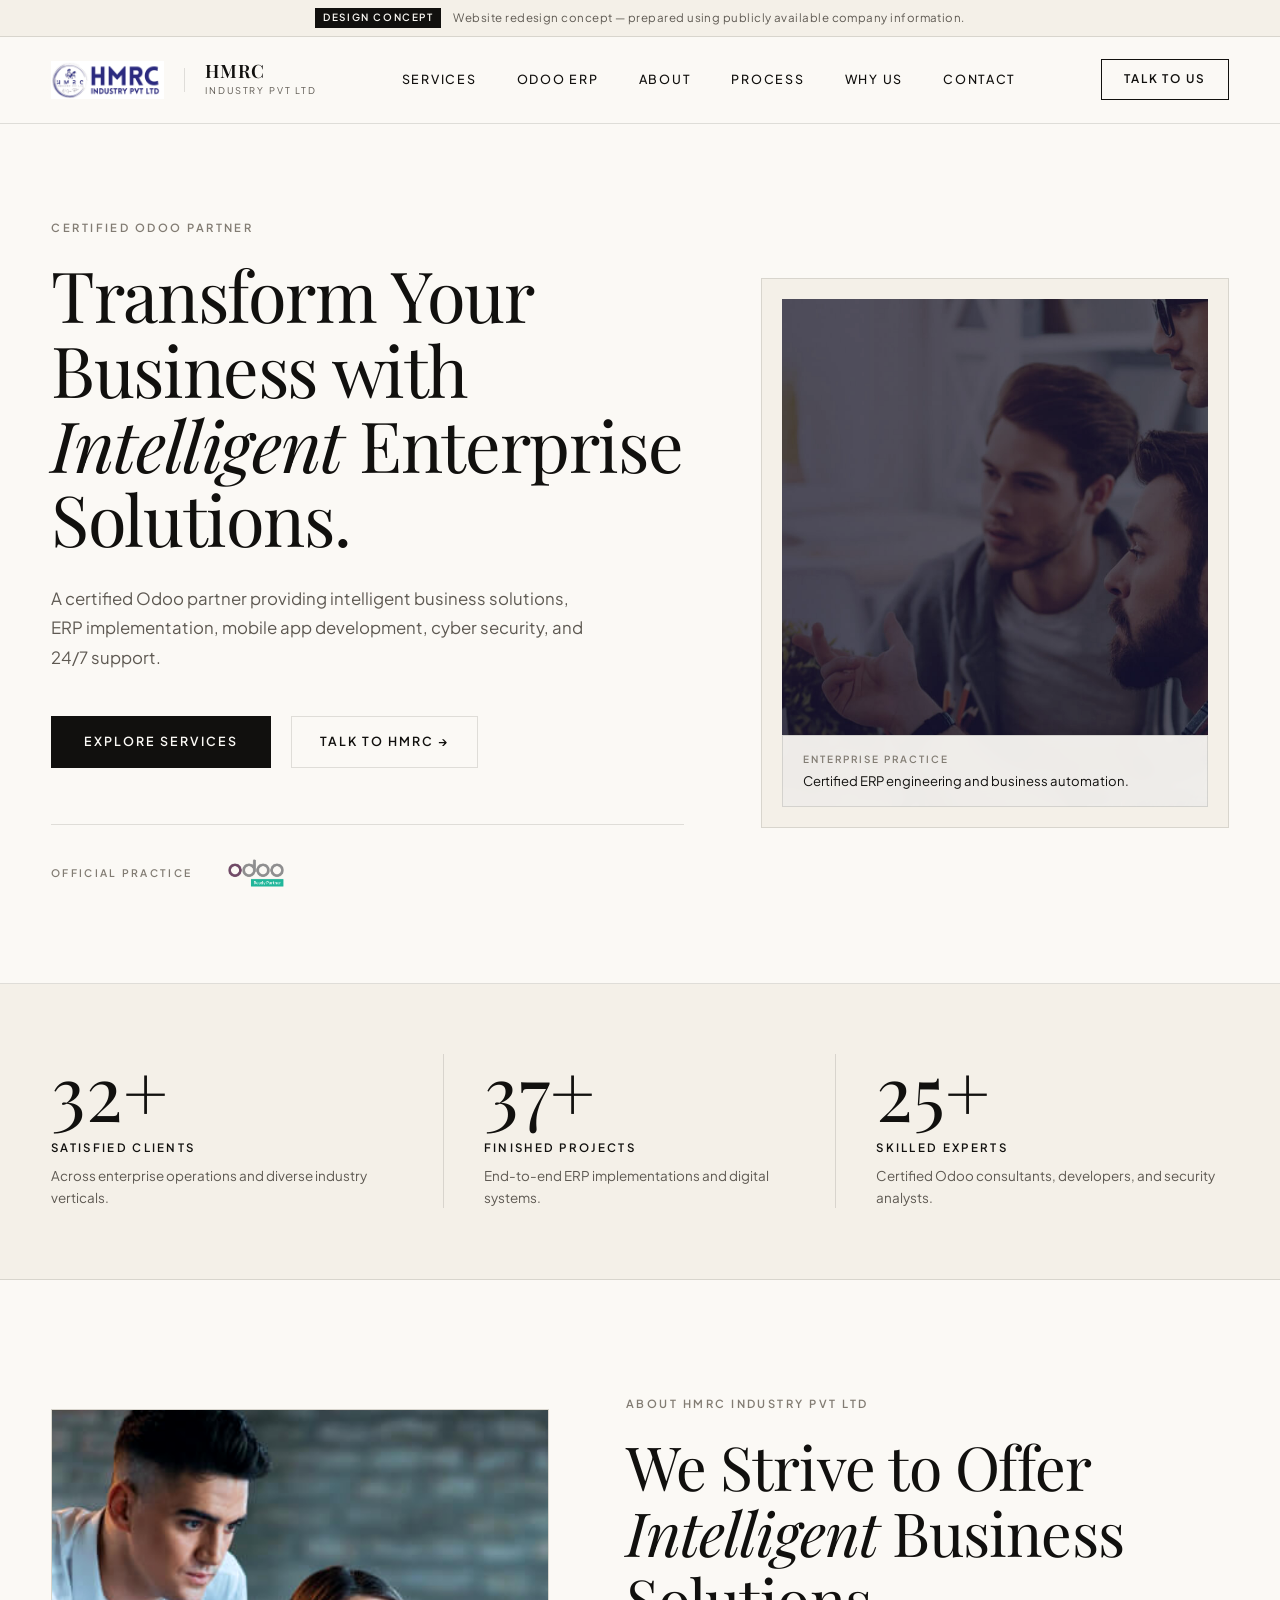
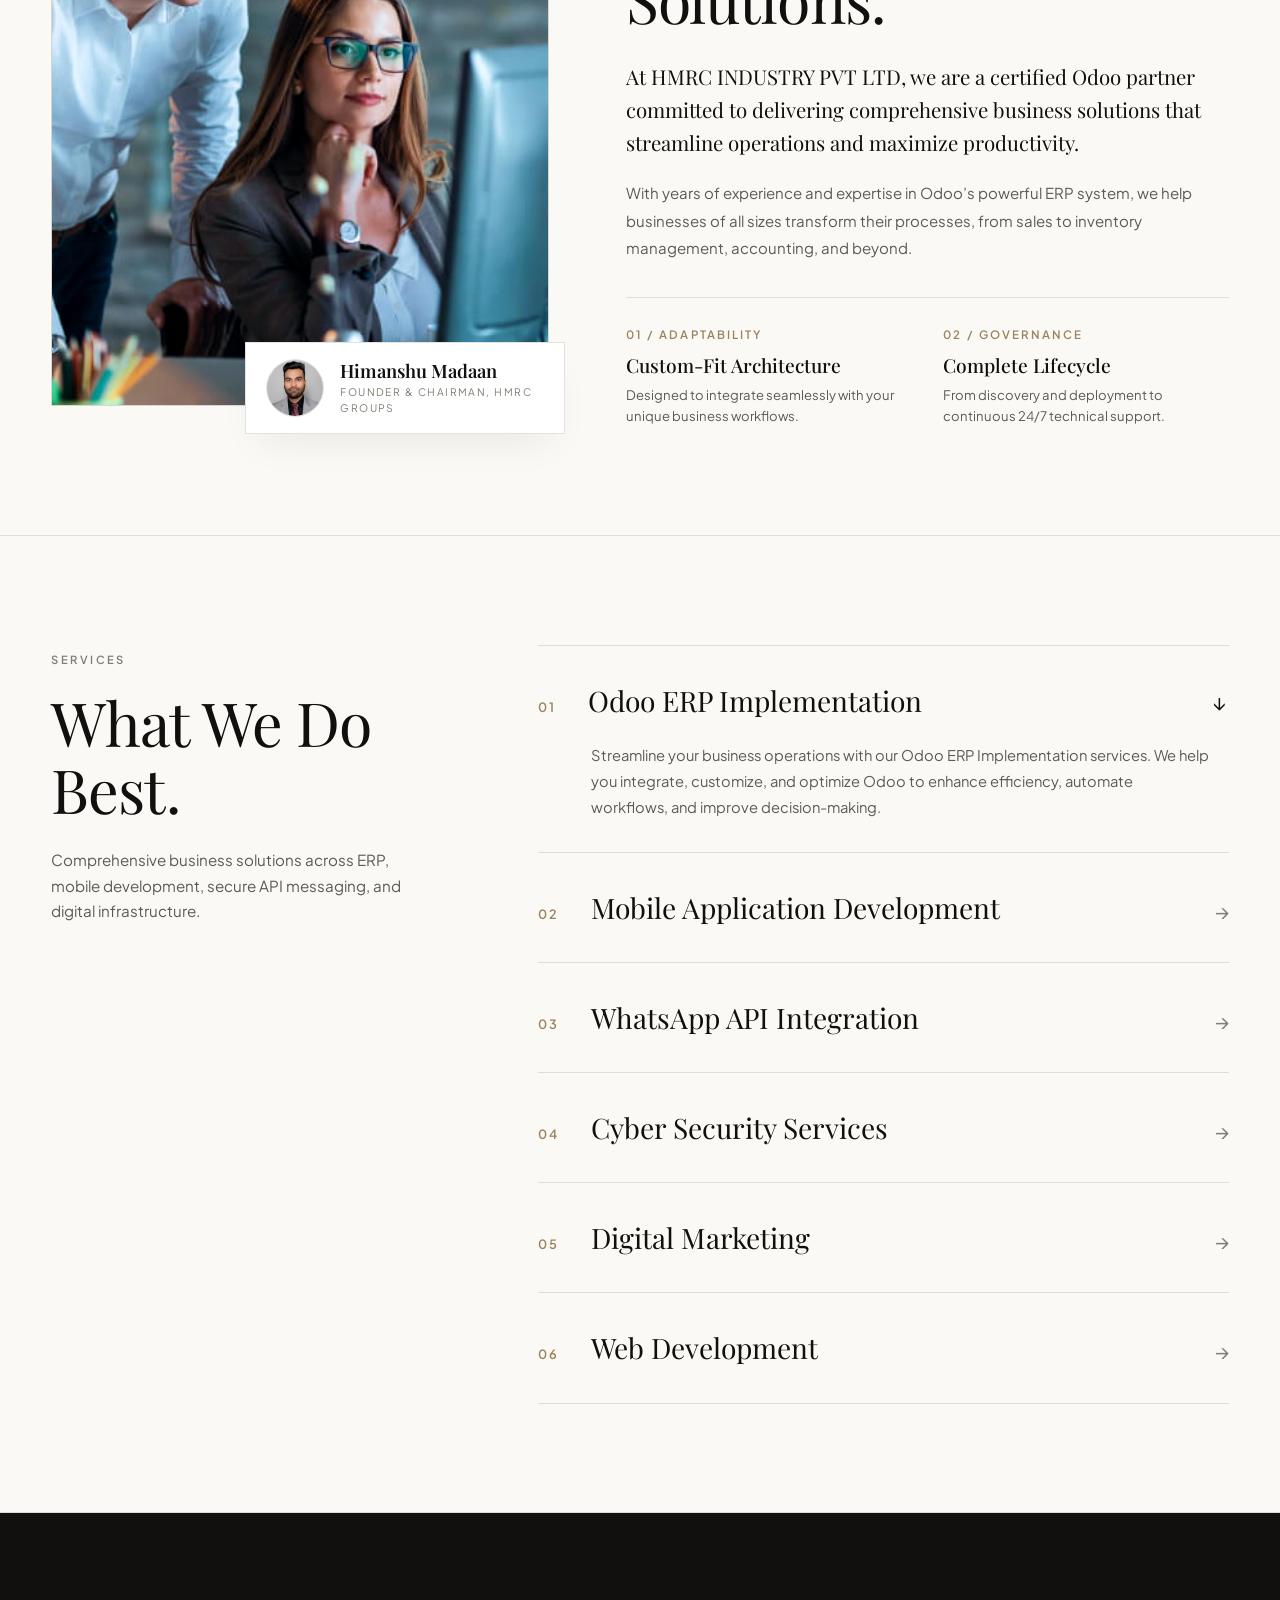
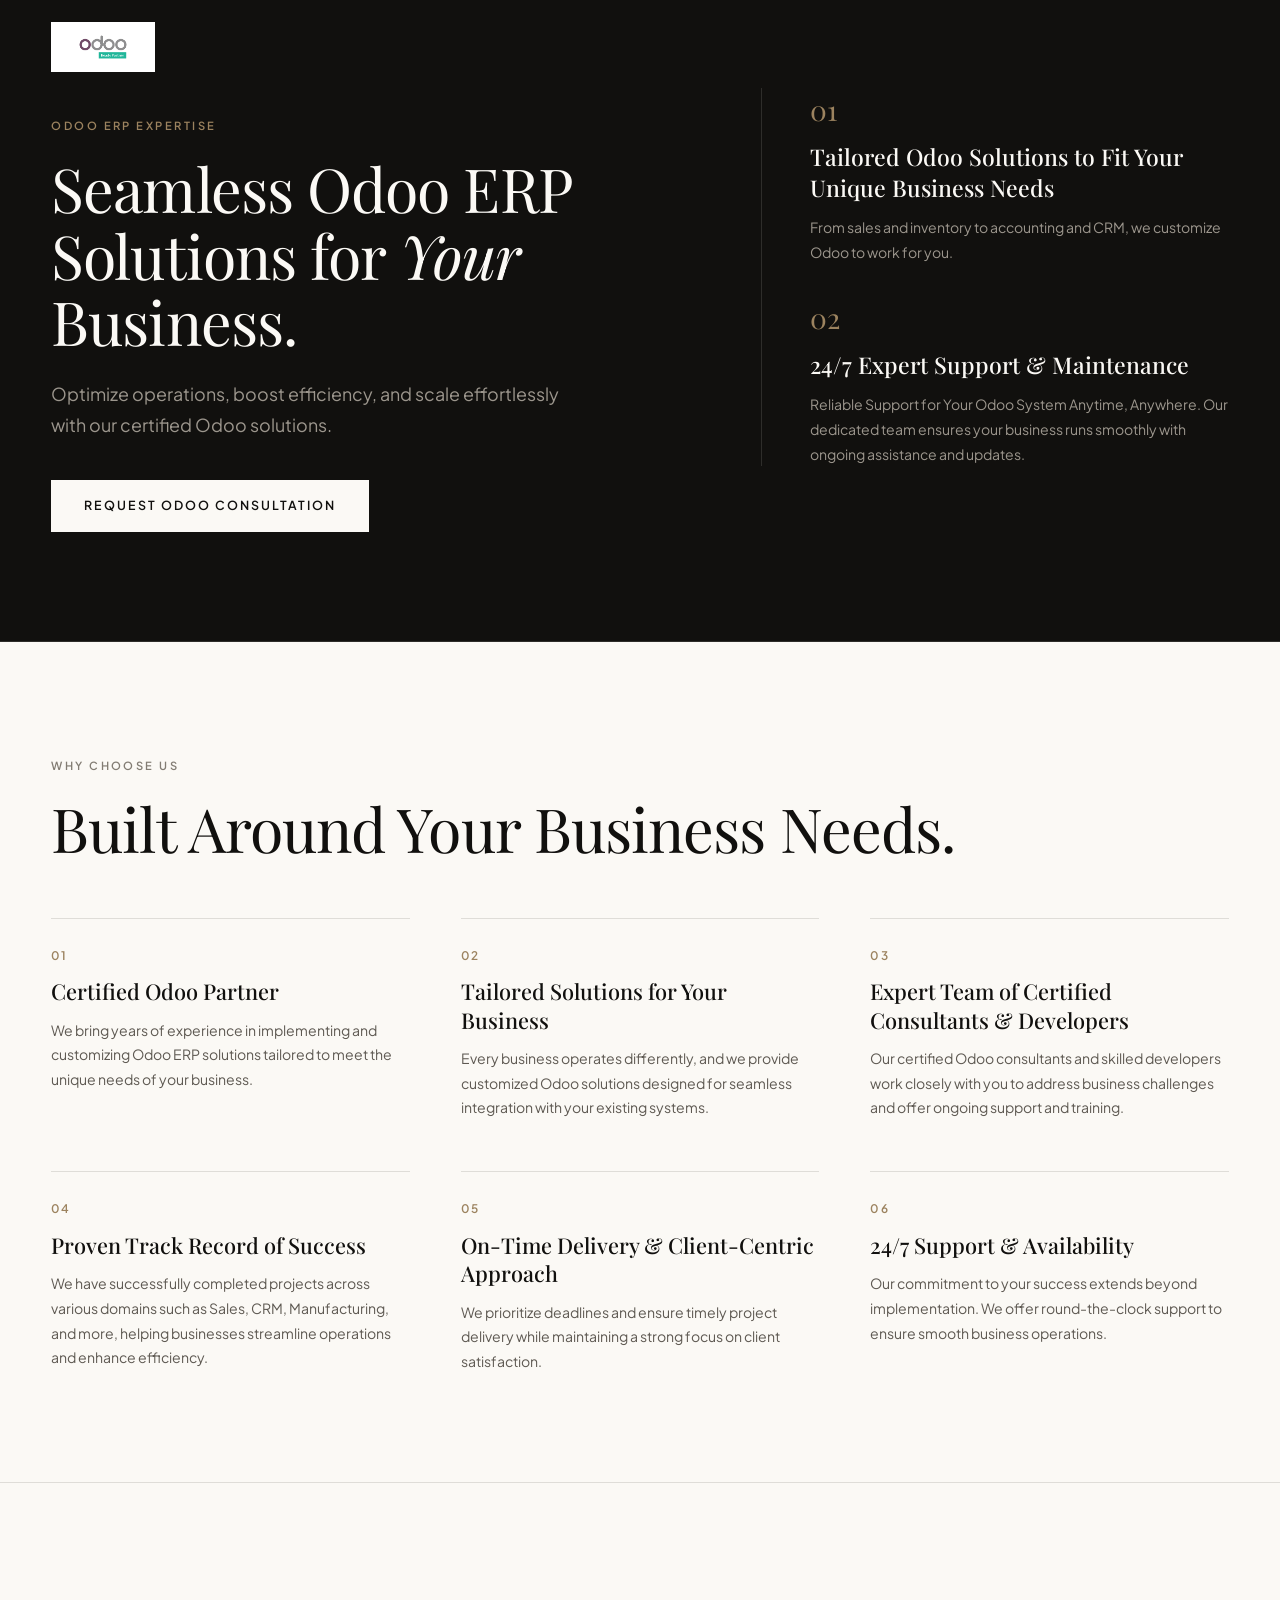
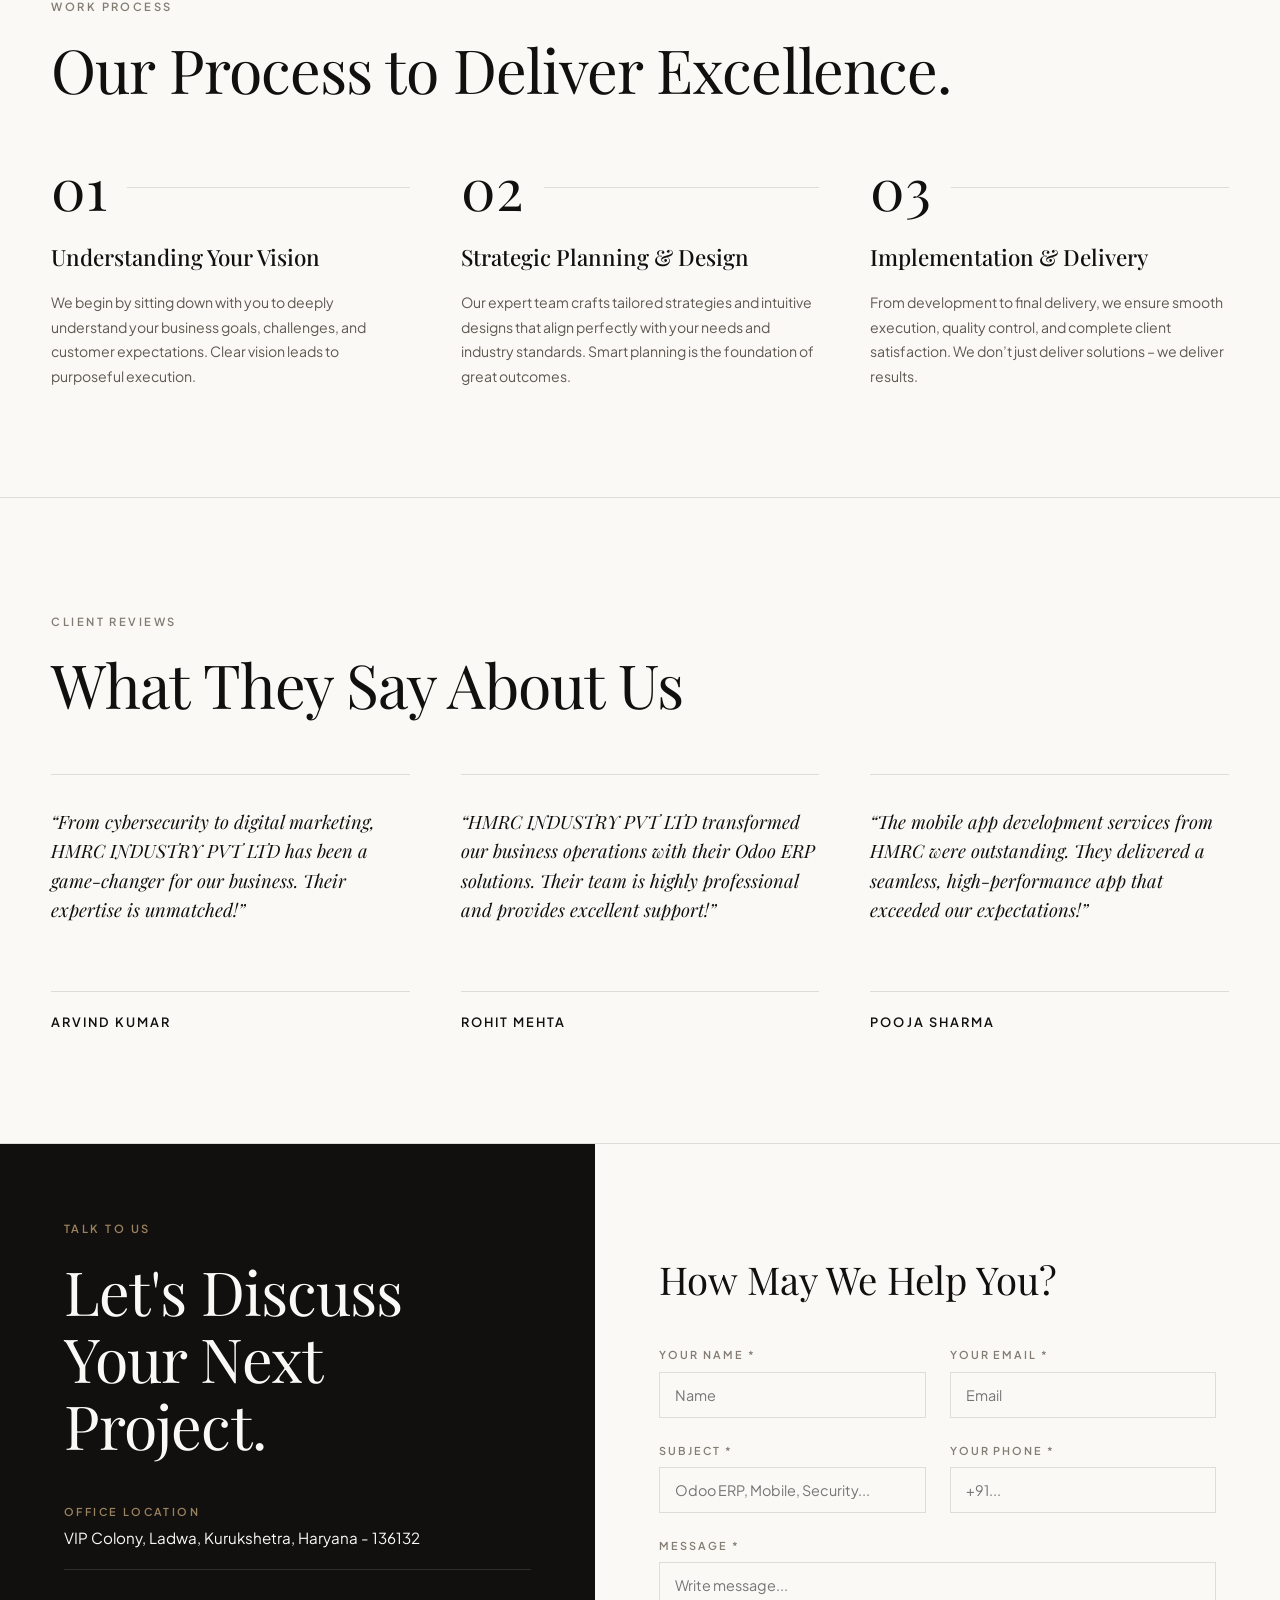
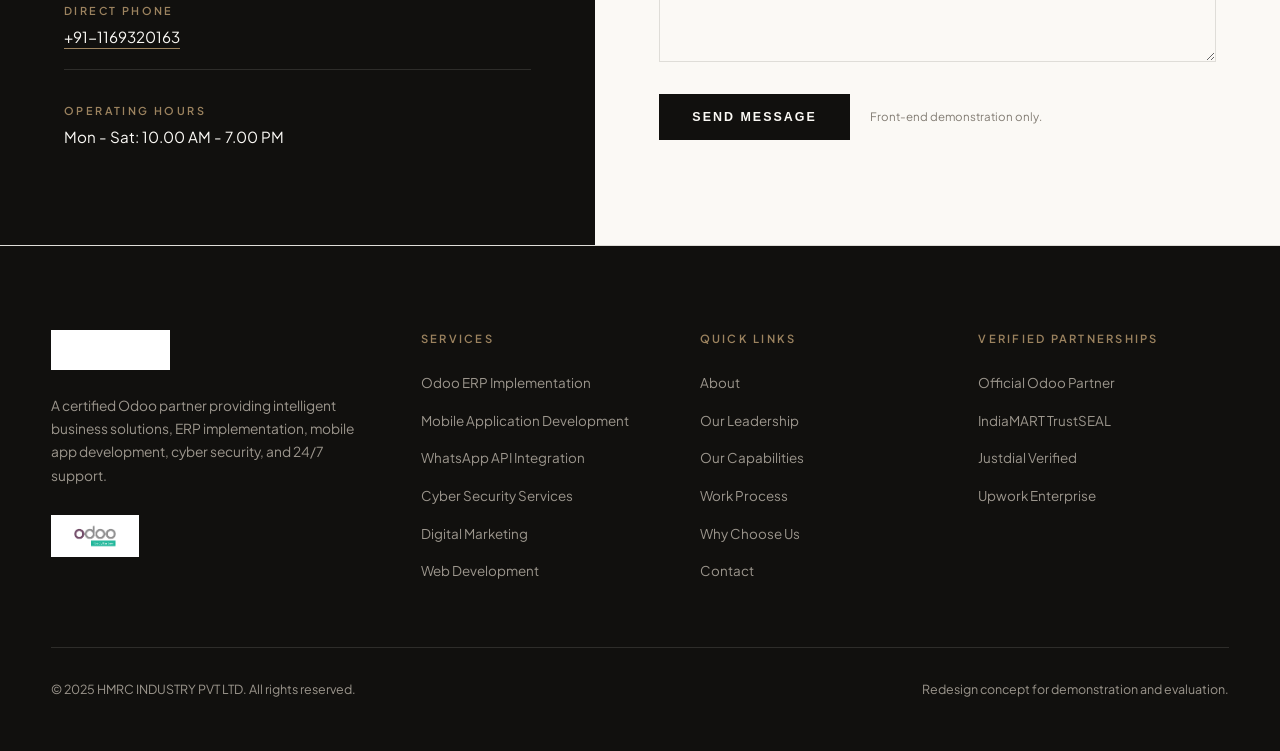
==== commit a877821b: "refactor(hmrc-industry): complete luxury editorial overhaul with Playfair Display, crisp bone canvas" ====
--- a/hmrc-industry/index.html
+++ b/hmrc-industry/index.html
@@ -3,595 +3,516 @@
 <head>
   <meta charset="UTF-8">
   <meta name="viewport" content="width=device-width, initial-scale=1.0">
-  <title>HMRC Industry Pvt Ltd — Certified Odoo Partner & Intelligent Enterprise Solutions</title>
+  <title>HMRC Industry Pvt Ltd — Certified Odoo Partner &amp; Enterprise Solutions</title>
   <meta name="description" content="A certified Odoo partner providing intelligent business solutions, ERP implementation, mobile app development, cyber security, and 24/7 support.">
   
-  <!-- Typography: Cormorant Garamond (Editorial Serif) & Plus Jakarta Sans (Modern Clean Sans) -->
+  <!-- High-End Luxury Typography: Playfair Display + Plus Jakarta Sans -->
   <link rel="preconnect" href="https://fonts.googleapis.com">
   <link rel="preconnect" href="https://fonts.gstatic.com" crossorigin>
-  <link href="https://fonts.googleapis.com/css2?family=Cormorant+Garamond:ital,wght@0,300;0,400;0,500;0,600;1,400&family=Plus+Jakarta+Sans:wght@300;400;500;600;700&display=swap" rel="stylesheet">
+  <link href="https://fonts.googleapis.com/css2?family=Playfair+Display:ital,wght@0,400;0,500;0,600;1,400;1,500&family=Plus+Jakarta+Sans:wght@300;400;500;600;700&display=swap" rel="stylesheet">
   
   <link rel="stylesheet" href="styles.css">
 </head>
 <body>
 
-  <!-- Demo Notice Banner -->
-  <aside class="demo-banner" role="note" aria-label="Concept Disclaimer">
-    <div class="site-container demo-banner-inner">
-      <span class="demo-badge">Redesign Concept</span>
-      <p class="demo-text">Website redesign concept — prepared using publicly available company information.</p>
+  <!-- Top Disclaimer Notice -->
+  <aside class="top-notice" role="note">
+    <div class="site-frame notice-flex">
+      <span class="notice-pill">Design Concept</span>
+      <span>Website redesign concept — prepared using publicly available company information.</span>
     </div>
   </aside>
 
   <!-- Navigation -->
-  <header class="site-nav-wrap" id="top">
-    <div class="site-container site-nav">
-      <a href="#top" class="brand-link" aria-label="HMRC Industry Pvt Ltd Home">
-        <img src="assets/images/logo/HMRC.png" alt="HMRC Industry Pvt Ltd" class="brand-logo-img">
+  <header class="header-nav" id="top">
+    <div class="site-frame header-flex">
+      <a href="#top" class="brand-identity" aria-label="HMRC Industry Pvt Ltd">
+        <img src="assets/images/logo/HMRC.png" alt="HMRC Logo" class="brand-logo-img">
+        <div class="brand-divider"></div>
+        <div class="brand-text-block">
+          <span class="brand-main-title">HMRC</span>
+          <span class="brand-subtitle">INDUSTRY PVT LTD</span>
+        </div>
       </a>
 
-      <nav class="nav-links" id="navLinks" aria-label="Main Navigation">
+      <nav class="nav-menu" id="navMenu" aria-label="Main Navigation">
         <a href="#services" class="nav-link">Services</a>
-        <a href="#odoo" class="nav-link">Odoo Practice</a>
-        <a href="#about" class="nav-link">About Us</a>
-        <a href="#process" class="nav-link">Our Process</a>
-        <a href="#why-us" class="nav-link">Why Choose Us</a>
+        <a href="#odoo" class="nav-link">Odoo ERP</a>
+        <a href="#about" class="nav-link">About</a>
+        <a href="#process" class="nav-link">Process</a>
+        <a href="#why-us" class="nav-link">Why Us</a>
         <a href="#contact" class="nav-link">Contact</a>
       </nav>
 
-      <div class="nav-right">
-        <a href="#contact" class="btn btn-nav">Talk to Us</a>
-        <button class="mobile-toggle" id="mobileToggle" aria-label="Toggle navigation menu" aria-expanded="false">
-          <span class="line"></span>
-          <span class="line"></span>
+      <div class="header-cta">
+        <a href="#contact" class="btn-minimal">Talk to Us</a>
+        <button class="mobile-toggle-btn" id="mobileToggle" aria-label="Toggle menu" aria-expanded="false">
+          <span class="bar"></span>
+          <span class="bar"></span>
         </button>
       </div>
     </div>
   </header>
 
   <main>
-    <!-- 01. HERO SECTION (Light, Editorial, Genuine Visual) -->
-    <section class="section hero-section">
-      <div class="site-container">
-        <div class="hero-grid">
-          <div class="hero-text-col">
-            <div class="partner-badge-pill">
-              <span class="badge-dot"></span>
-              <span class="badge-text">CERTIFIED ODOO PARTNER</span>
-            </div>
-            <h1 class="hero-headline">
-              Transform Your Business with Intelligent Solutions.
+    <!-- 01. HERO SECTION -->
+    <section class="editorial-section hero-editorial">
+      <div class="site-frame">
+        <div class="hero-layout">
+          <div class="hero-text-block">
+            <span class="eyebrow">CERTIFIED ODOO PARTNER</span>
+            <h1 class="hero-headline-statement">
+              Transform Your Business with <i>Intelligent</i> Enterprise Solutions.
             </h1>
-            <p class="hero-lead">
+            <p class="hero-editorial-lead">
               A certified Odoo partner providing intelligent business solutions, ERP implementation, mobile app development, cyber security, and 24/7 support.
             </p>
-            
-            <div class="hero-actions">
-              <a href="#services" class="btn btn-primary">Explore Services</a>
-              <a href="#contact" class="btn btn-outline">Talk to HMRC</a>
-            </div>
-
-            <div class="hero-trust-bar">
-              <span class="trust-label">OFFICIAL PRACTICE</span>
-              <div class="trust-partner-lockup">
-                <img src="assets/images/logo/odoo_ready_partners_rgb.png" alt="Odoo Ready Partner Official Badge" class="odoo-badge-img">
-              </div>
-            </div>
-          </div>
-
-          <div class="hero-visual-col">
-            <div class="hero-image-card">
-              <div class="image-wrapper hero-img-wrap">
-                <img src="assets/images/banner/banner-image.jpg" alt="HMRC Enterprise Technology & Digital Solutions" class="hero-main-img">
-                <div class="image-overlay-vignette"></div>
-              </div>
-              <div class="hero-caption-card">
-                <span class="caption-tag">ENTERPRISE ERP &amp; DIGITAL SYSTEMS</span>
-                <p class="caption-text">Customized business automation tailored for growing enterprises.</p>
-              </div>
-            </div>
-          </div>
-        </div>
-      </div>
-    </section>
-
-    <!-- 02. STATS SECTION (High Impact Spaced Typography) -->
-    <section class="stats-section">
-      <div class="site-container">
-        <div class="stats-grid">
-          <div class="stat-item">
-            <div class="stat-number">32<span class="stat-plus">+</span></div>
-            <div class="stat-label">SATISFIED CLIENTS</div>
-            <p class="stat-sub">Across diverse industry domains and manufacturing workflows.</p>
-          </div>
-
-          <div class="stat-item">
-            <div class="stat-number">37<span class="stat-plus">+</span></div>
-            <div class="stat-label">FINISHED PROJECTS</div>
-            <p class="stat-sub">Comprehensive enterprise implementations delivered on time.</p>
-          </div>
-
-          <div class="stat-item">
-            <div class="stat-number">25<span class="stat-plus">+</span></div>
-            <div class="stat-label">SKILLED EXPERTS</div>
-            <p class="stat-sub">Certified Odoo consultants, developers, and security engineers.</p>
-          </div>
-        </div>
-      </div>
-    </section>
-
-    <!-- 03. ABOUT SECTION (Editorial Story + Founder Portrait) -->
-    <section class="section about-section" id="about">
-      <div class="site-container">
-        <div class="about-grid">
-          <div class="about-visual-col">
-            <div class="about-composition">
-              <div class="about-main-image-frame">
-                <img src="assets/images/about/about-image1.jpg" alt="HMRC Industry Pvt Ltd Business Operations" class="about-img">
-              </div>
-              
-              <!-- Genuine Founder Profile Lockup -->
-              <div class="founder-floating-card">
-                <div class="founder-avatar-frame">
-                  <img src="assets/images/team/0001new.jpg" alt="Himanshu Madaan" class="founder-avatar-img">
+            <div class="hero-actions-wrap">
+              <a href="#services" class="btn-cta-primary">Explore Services</a>
+              <a href="#contact" class="btn-cta-outline">Talk to HMRC &rarr;</a>
+            </div>
+
+            <div class="hero-partner-lockup">
+              <span class="lockup-tag">OFFICIAL PRACTICE</span>
+              <img src="assets/images/logo/odoo_ready_partners_rgb.png" alt="Odoo Ready Partner Official Badge" class="partner-logo-hero">
+            </div>
+          </div>
+
+          <div class="hero-visual-frame" aria-hidden="true">
+            <div class="visual-inner-canvas">
+              <img src="assets/images/banner/banner-image.jpg" alt="Enterprise Technology" class="hero-image-asset">
+            </div>
+            <div class="hero-frame-caption">
+              <span class="caption-label">ENTERPRISE PRACTICE</span>
+              <p class="caption-statement">Certified ERP engineering and business automation.</p>
+            </div>
+          </div>
+        </div>
+      </div>
+    </section>
+
+    <!-- 02. STATS SECTION (Architectural Numerals) -->
+    <section class="stats-strip">
+      <div class="site-frame">
+        <div class="stats-grid-layout">
+          <div class="stat-column">
+            <div class="stat-num-serif">32+</div>
+            <div class="stat-label-sans">SATISFIED CLIENTS</div>
+            <p class="stat-desc-text">Across enterprise operations and diverse industry verticals.</p>
+          </div>
+
+          <div class="stat-column">
+            <div class="stat-num-serif">37+</div>
+            <div class="stat-label-sans">FINISHED PROJECTS</div>
+            <p class="stat-desc-text">End-to-end ERP implementations and digital systems.</p>
+          </div>
+
+          <div class="stat-column">
+            <div class="stat-num-serif">25+</div>
+            <div class="stat-label-sans">SKILLED EXPERTS</div>
+            <p class="stat-desc-text">Certified Odoo consultants, developers, and security analysts.</p>
+          </div>
+        </div>
+      </div>
+    </section>
+
+    <!-- 03. ABOUT SECTION -->
+    <section class="editorial-section about-editorial" id="about">
+      <div class="site-frame">
+        <div class="about-editorial-grid">
+          <div class="about-visual-lockup">
+            <div class="about-photo-frame">
+              <img src="assets/images/about/about-image1.jpg" alt="HMRC Industry Operations">
+            </div>
+            <div class="founder-editorial-badge">
+              <div class="founder-portrait-round">
+                <img src="assets/images/team/0001new.jpg" alt="Himanshu Madaan">
+              </div>
+              <div class="founder-info-block">
+                <h4 class="founder-name">Himanshu Madaan</h4>
+                <span class="founder-role">Founder &amp; Chairman, HMRC Groups</span>
+              </div>
+            </div>
+          </div>
+
+          <div class="about-content-col">
+            <span class="eyebrow">ABOUT HMRC INDUSTRY PVT LTD</span>
+            <h2 class="editorial-heading">
+              We Strive to Offer <i>Intelligent</i> Business Solutions.
+            </h2>
+            <p class="about-quote-lead">
+              At HMRC INDUSTRY PVT LTD, we are a certified Odoo partner committed to delivering comprehensive business solutions that streamline operations and maximize productivity.
+            </p>
+            <p class="about-secondary-text">
+              With years of experience and expertise in Odoo’s powerful ERP system, we help businesses of all sizes transform their processes, from sales to inventory management, accounting, and beyond.
+            </p>
+
+            <div class="about-metrics-bar">
+              <div>
+                <div class="metric-item-num">01 / ADAPTABILITY</div>
+                <h5 class="metric-item-title">Custom-Fit Architecture</h5>
+                <p class="metric-item-desc">Designed to integrate seamlessly with your unique business workflows.</p>
+              </div>
+              <div>
+                <div class="metric-item-num">02 / GOVERNANCE</div>
+                <h5 class="metric-item-title">Complete Lifecycle</h5>
+                <p class="metric-item-desc">From discovery and deployment to continuous 24/7 technical support.</p>
+              </div>
+            </div>
+          </div>
+        </div>
+      </div>
+    </section>
+
+    <!-- 04. SERVICES SECTION (Editorial Numbered List) -->
+    <section class="editorial-section services-editorial" id="services">
+      <div class="site-frame">
+        <div class="services-editorial-layout">
+          <div class="services-side-sticky">
+            <span class="eyebrow">SERVICES</span>
+            <h2 class="editorial-heading">What We Do Best.</h2>
+            <p class="services-side-desc">
+              Comprehensive business solutions across ERP, mobile development, secure API messaging, and digital infrastructure.
+            </p>
+          </div>
+
+          <div class="services-editorial-rows">
+            <!-- 01 -->
+            <article class="service-row-item open" tabindex="0">
+              <div class="service-row-header">
+                <div class="service-row-meta">
+                  <span class="service-row-idx">01</span>
+                  <h3 class="service-row-title">Odoo ERP Implementation</h3>
                 </div>
-                <div class="founder-meta">
-                  <h4 class="founder-name">Himanshu Madaan</h4>
-                  <span class="founder-role">Founder &amp; Chairman, HMRC Groups</span>
+                <span class="service-row-arrow" aria-hidden="true">&rarr;</span>
+              </div>
+              <div class="service-row-body">
+                <p>Streamline your business operations with our Odoo ERP Implementation services. We help you integrate, customize, and optimize Odoo to enhance efficiency, automate workflows, and improve decision-making.</p>
+              </div>
+            </article>
+
+            <!-- 02 -->
+            <article class="service-row-item" tabindex="0">
+              <div class="service-row-header">
+                <div class="service-row-meta">
+                  <span class="service-row-idx">02</span>
+                  <h3 class="service-row-title">Mobile Application Development</h3>
                 </div>
-              </div>
-            </div>
-          </div>
-
-          <div class="about-content-col">
-            <span class="section-eyebrow">ABOUT HMRC INDUSTRY PVT LTD</span>
-            <h2 class="section-heading">
-              We Strive to Offer Intelligent Business Solutions.
+                <span class="service-row-arrow" aria-hidden="true">&rarr;</span>
+              </div>
+              <div class="service-row-body">
+                <p>Transform your ideas into reality with our Mobile App Development services. We build user-friendly, high-performance apps for Android and iOS, tailored to your business needs.</p>
+              </div>
+            </article>
+
+            <!-- 03 -->
+            <article class="service-row-item" tabindex="0">
+              <div class="service-row-header">
+                <div class="service-row-meta">
+                  <span class="service-row-idx">03</span>
+                  <h3 class="service-row-title">WhatsApp API Integration</h3>
+                </div>
+                <span class="service-row-arrow" aria-hidden="true">&rarr;</span>
+              </div>
+              <div class="service-row-body">
+                <p>Enhance customer engagement with WhatsApp API Integration. Automate messages, send notifications, and provide seamless customer support through the world's most popular messaging platform.</p>
+              </div>
+            </article>
+
+            <!-- 04 -->
+            <article class="service-row-item" tabindex="0">
+              <div class="service-row-header">
+                <div class="service-row-meta">
+                  <span class="service-row-idx">04</span>
+                  <h3 class="service-row-title">Cyber Security Services</h3>
+                </div>
+                <span class="service-row-arrow" aria-hidden="true">&rarr;</span>
+              </div>
+              <div class="service-row-body">
+                <p>Protect your business from cyber threats with our Cyber Security Solutions. We offer vulnerability assessments, penetration testing, and robust security implementations to safeguard your digital assets.</p>
+              </div>
+            </article>
+
+            <!-- 05 -->
+            <article class="service-row-item" tabindex="0">
+              <div class="service-row-header">
+                <div class="service-row-meta">
+                  <span class="service-row-idx">05</span>
+                  <h3 class="service-row-title">Digital Marketing</h3>
+                </div>
+                <span class="service-row-arrow" aria-hidden="true">&rarr;</span>
+              </div>
+              <div class="service-row-body">
+                <p>Boost your online presence with our Digital Marketing Services. From SEO, social media marketing, and PPC to content marketing, we help your brand grow and reach the right audience effectively.</p>
+              </div>
+            </article>
+
+            <!-- 06 -->
+            <article class="service-row-item" tabindex="0">
+              <div class="service-row-header">
+                <div class="service-row-meta">
+                  <span class="service-row-idx">06</span>
+                  <h3 class="service-row-title">Web Development</h3>
+                </div>
+                <span class="service-row-arrow" aria-hidden="true">&rarr;</span>
+              </div>
+              <div class="service-row-body">
+                <p>Build fast, responsive, and scalable websites with our Web Development services. We specialize in custom web design, e-commerce development, and CMS solutions to help your business stand out online.</p>
+              </div>
+            </article>
+          </div>
+        </div>
+      </div>
+    </section>
+
+    <!-- 05. ODOO FEATURE (Deep Obsidian Espresso Section ~15%) -->
+    <section class="editorial-section odoo-obsidian-section" id="odoo">
+      <div class="site-frame">
+        <div class="odoo-layout-grid">
+          <div class="odoo-statement-col">
+            <div class="odoo-badge-frame">
+              <img src="assets/images/logo/odoo_ready_partners_rgb.png" alt="Official Odoo Ready Partner" class="odoo-badge-img-frame">
+            </div>
+            <span class="eyebrow eyebrow-dark">ODOO ERP EXPERTISE</span>
+            <h2 class="editorial-heading editorial-heading-dark">
+              Seamless Odoo ERP Solutions for <i>Your</i> Business.
             </h2>
-            <div class="editorial-rule"></div>
-            
-            <p class="about-paragraph lead-p">
-              At HMRC INDUSTRY PVT LTD, we are a certified Odoo partner committed to delivering comprehensive business solutions that streamline operations and maximize productivity.
-            </p>
-            <p class="about-paragraph">
-              With years of experience and expertise in Odoo’s powerful ERP system, we help businesses of all sizes transform their processes, from sales to inventory management, accounting, and beyond.
-            </p>
-
-            <div class="about-points">
-              <div class="about-point">
-                <span class="point-num">01</span>
-                <div>
-                  <h5 class="point-title">Tailored ERP Engineering</h5>
-                  <p class="point-desc">Engineered around your specific company workflows and existing software ecosystems.</p>
-                </div>
-              </div>
-              <div class="about-point">
-                <span class="point-num">02</span>
-                <div>
-                  <h5 class="point-title">End-to-End Capability</h5>
-                  <p class="point-desc">From mobile development and API connectivity to enterprise infrastructure security.</p>
-                </div>
-              </div>
-            </div>
-          </div>
-        </div>
-      </div>
-    </section>
-
-    <!-- 04. SERVICES SECTION (Original 6-Card Visual Grid) -->
-    <section class="section services-section" id="services">
-      <div class="site-container">
-        <div class="section-header">
-          <div>
-            <span class="section-eyebrow">SERVICES</span>
-            <h2 class="section-heading">Comprehensive Business Solutions</h2>
-          </div>
-          <p class="section-header-desc">
-            End-to-end expertise across ERP implementation, custom mobile applications, cloud messaging integrations, digital marketing, and cybersecurity.
-          </p>
-        </div>
-
-        <div class="services-grid">
-          <!-- Service 01: Odoo ERP Implementation -->
-          <article class="service-card">
-            <div class="service-card-media">
-              <img src="assets/images/service/service-image1.webp" alt="Odoo ERP Implementation" class="service-card-img" loading="lazy">
-              <span class="service-num-badge">01</span>
-            </div>
-            <div class="service-card-body">
-              <span class="service-tag">ERP &amp; AUTOMATION</span>
-              <h3 class="service-title">Odoo ERP Implementation</h3>
-              <p class="service-desc">
-                Streamline your business operations with our Odoo ERP Implementation services. We help you integrate, customize, and optimize Odoo to enhance efficiency, automate workflows, and improve decision-making.
+            <p class="odoo-lead-quote">
+              Optimize operations, boost efficiency, and scale effortlessly with our certified Odoo solutions.
+            </p>
+            <a href="#contact" class="btn-cta-light">Request Odoo Consultation</a>
+          </div>
+
+          <div class="odoo-pillars-stack">
+            <div class="pillar-block">
+              <span class="pillar-index">01</span>
+              <h4 class="pillar-heading">Tailored Odoo Solutions to Fit Your Unique Business Needs</h4>
+              <p class="pillar-desc">From sales and inventory to accounting and CRM, we customize Odoo to work for you.</p>
+            </div>
+
+            <div class="pillar-block">
+              <span class="pillar-index">02</span>
+              <h4 class="pillar-heading">24/7 Expert Support &amp; Maintenance</h4>
+              <p class="pillar-desc">Reliable Support for Your Odoo System Anytime, Anywhere. Our dedicated team ensures your business runs smoothly with ongoing assistance and updates.</p>
+            </div>
+          </div>
+        </div>
+      </div>
+    </section>
+
+    <!-- 06. WHY CHOOSE US (Hairline Rule Grid) -->
+    <section class="editorial-section why-section" id="why-us">
+      <div class="site-frame">
+        <span class="eyebrow">WHY CHOOSE US</span>
+        <h2 class="editorial-heading">Built Around Your Business Needs.</h2>
+
+        <div class="why-editorial-grid">
+          <div class="why-cell">
+            <span class="why-cell-idx">01</span>
+            <h4 class="why-cell-title">Certified Odoo Partner</h4>
+            <p class="why-cell-text">We bring years of experience in implementing and customizing Odoo ERP solutions tailored to meet the unique needs of your business.</p>
+          </div>
+
+          <div class="why-cell">
+            <span class="why-cell-idx">02</span>
+            <h4 class="why-cell-title">Tailored Solutions for Your Business</h4>
+            <p class="why-cell-text">Every business operates differently, and we provide customized Odoo solutions designed for seamless integration with your existing systems.</p>
+          </div>
+
+          <div class="why-cell">
+            <span class="why-cell-idx">03</span>
+            <h4 class="why-cell-title">Expert Team of Certified Consultants &amp; Developers</h4>
+            <p class="why-cell-text">Our certified Odoo consultants and skilled developers work closely with you to address business challenges and offer ongoing support and training.</p>
+          </div>
+
+          <div class="why-cell">
+            <span class="why-cell-idx">04</span>
+            <h4 class="why-cell-title">Proven Track Record of Success</h4>
+            <p class="why-cell-text">We have successfully completed projects across various domains such as Sales, CRM, Manufacturing, and more, helping businesses streamline operations and enhance efficiency.</p>
+          </div>
+
+          <div class="why-cell">
+            <span class="why-cell-idx">05</span>
+            <h4 class="why-cell-title">On-Time Delivery &amp; Client-Centric Approach</h4>
+            <p class="why-cell-text">We prioritize deadlines and ensure timely project delivery while maintaining a strong focus on client satisfaction.</p>
+          </div>
+
+          <div class="why-cell">
+            <span class="why-cell-idx">06</span>
+            <h4 class="why-cell-title">24/7 Support &amp; Availability</h4>
+            <p class="why-cell-text">Our commitment to your success extends beyond implementation. We offer round-the-clock support to ensure smooth business operations.</p>
+          </div>
+        </div>
+      </div>
+    </section>
+
+    <!-- 07. PROCESS SECTION -->
+    <section class="editorial-section process-section" id="process">
+      <div class="site-frame">
+        <span class="eyebrow">WORK PROCESS</span>
+        <h2 class="editorial-heading">Our Process to Deliver Excellence.</h2>
+
+        <div class="process-steps-row">
+          <div class="process-step-col">
+            <div class="step-num-bar">
+              <span class="step-num-serif">01</span>
+              <div class="step-bar-line"></div>
+            </div>
+            <h4 class="step-title">Understanding Your Vision</h4>
+            <p class="step-desc">
+              We begin by sitting down with you to deeply understand your business goals, challenges, and customer expectations. Clear vision leads to purposeful execution.
+            </p>
+          </div>
+
+          <div class="process-step-col">
+            <div class="step-num-bar">
+              <span class="step-num-serif">02</span>
+              <div class="step-bar-line"></div>
+            </div>
+            <h4 class="step-title">Strategic Planning &amp; Design</h4>
+            <p class="step-desc">
+              Our expert team crafts tailored strategies and intuitive designs that align perfectly with your needs and industry standards. Smart planning is the foundation of great outcomes.
+            </p>
+          </div>
+
+          <div class="process-step-col">
+            <div class="step-num-bar">
+              <span class="step-num-serif">03</span>
+              <div class="step-bar-line"></div>
+            </div>
+            <h4 class="step-title">Implementation &amp; Delivery</h4>
+            <p class="step-desc">
+              From development to final delivery, we ensure smooth execution, quality control, and complete client satisfaction. We don’t just deliver solutions – we deliver results.
+            </p>
+          </div>
+        </div>
+      </div>
+    </section>
+
+    <!-- 08. TESTIMONIALS -->
+    <section class="editorial-section testimonials-section">
+      <div class="site-frame">
+        <span class="eyebrow">CLIENT REVIEWS</span>
+        <h2 class="editorial-heading">What They Say About Us</h2>
+
+        <div class="testimonials-row">
+          <div class="testimonial-block">
+            <p class="testimonial-quote-text">
+              “From cybersecurity to digital marketing, HMRC INDUSTRY PVT LTD has been a game-changer for our business. Their expertise is unmatched!”
+            </p>
+            <div class="testimonial-author-meta">
+              <span class="author-name-text">Arvind Kumar</span>
+            </div>
+          </div>
+
+          <div class="testimonial-block">
+            <p class="testimonial-quote-text">
+              “HMRC INDUSTRY PVT LTD transformed our business operations with their Odoo ERP solutions. Their team is highly professional and provides excellent support!”
+            </p>
+            <div class="testimonial-author-meta">
+              <span class="author-name-text">Rohit Mehta</span>
+            </div>
+          </div>
+
+          <div class="testimonial-block">
+            <p class="testimonial-quote-text">
+              “The mobile app development services from HMRC were outstanding. They delivered a seamless, high-performance app that exceeded our expectations!”
+            </p>
+            <div class="testimonial-author-meta">
+              <span class="author-name-text">Pooja Sharma</span>
+            </div>
+          </div>
+        </div>
+      </div>
+    </section>
+
+    <!-- 09. SPLIT CONTACT SECTION (Obsidian Left + Crisp Bone Right) -->
+    <section class="contact-split-wrap" id="contact">
+      <div class="contact-split-grid">
+        <div class="contact-col-dark">
+          <span class="eyebrow eyebrow-dark">TALK TO US</span>
+          <h2 class="editorial-heading contact-dark-heading">Let's Discuss Your Next Project.</h2>
+
+          <div class="contact-items-stack">
+            <div class="contact-entry">
+              <span class="entry-label">OFFICE LOCATION</span>
+              <p class="entry-val">VIP Colony, Ladwa, Kurukshetra, Haryana - 136132</p>
+            </div>
+
+            <div class="contact-entry">
+              <span class="entry-label">DIRECT PHONE</span>
+              <p class="entry-val">
+                <a href="tel:+911169320163" class="phone-link-styled">+91-1169320163</a>
               </p>
             </div>
-          </article>
-
-          <!-- Service 02: Mobile Application Development -->
-          <article class="service-card">
-            <div class="service-card-media">
-              <img src="assets/images/service/service-image2.webp" alt="Mobile Application Development" class="service-card-img" loading="lazy">
-              <span class="service-num-badge">02</span>
-            </div>
-            <div class="service-card-body">
-              <span class="service-tag">MOBILE ECOSYSTEM</span>
-              <h3 class="service-title">Mobile Application Development</h3>
-              <p class="service-desc">
-                Transform your ideas into reality with our Mobile App Development services. We build user-friendly, high-performance apps for Android and iOS, tailored to your business needs.
-              </p>
-            </div>
-          </article>
-
-          <!-- Service 03: WhatsApp API Integration -->
-          <article class="service-card">
-            <div class="service-card-media">
-              <img src="assets/images/service/service-image3.webp" alt="WhatsApp API Integration" class="service-card-img" loading="lazy">
-              <span class="service-num-badge">03</span>
-            </div>
-            <div class="service-card-body">
-              <span class="service-tag">COMMUNICATION APIS</span>
-              <h3 class="service-title">WhatsApp API Integration</h3>
-              <p class="service-desc">
-                Enhance customer engagement with WhatsApp API Integration. Automate messages, send notifications, and provide seamless customer support through the world's most popular messaging platform.
-              </p>
-            </div>
-          </article>
-
-          <!-- Service 04: Cyber Security Services -->
-          <article class="service-card">
-            <div class="service-card-media">
-              <img src="assets/images/service/service-image4.webp" alt="Cyber Security Services" class="service-card-img" loading="lazy">
-              <span class="service-num-badge">04</span>
-            </div>
-            <div class="service-card-body">
-              <span class="service-tag">INFORMATION SECURITY</span>
-              <h3 class="service-title">Cyber Security Services</h3>
-              <p class="service-desc">
-                Protect your business from cyber threats with our Cyber Security Solutions. We offer vulnerability assessments, penetration testing, and robust security implementations to safeguard your digital assets.
-              </p>
-            </div>
-          </article>
-
-          <!-- Service 05: Digital Marketing -->
-          <article class="service-card">
-            <div class="service-card-media">
-              <img src="assets/images/service/service-image5.webp" alt="Digital Marketing" class="service-card-img" loading="lazy">
-              <span class="service-num-badge">05</span>
-            </div>
-            <div class="service-card-body">
-              <span class="service-tag">GROWTH &amp; OUTREACH</span>
-              <h3 class="service-title">Digital Marketing</h3>
-              <p class="service-desc">
-                Boost your online presence with our Digital Marketing Services. From SEO, social media marketing, and PPC to content marketing, we help your brand grow and reach the right audience effectively.
-              </p>
-            </div>
-          </article>
-
-          <!-- Service 06: Web Development -->
-          <article class="service-card">
-            <div class="service-card-media">
-              <img src="assets/images/service/service-image6.webp" alt="Web Development" class="service-card-img" loading="lazy">
-              <span class="service-num-badge">06</span>
-            </div>
-            <div class="service-card-body">
-              <span class="service-tag">DIGITAL PLATFORMS</span>
-              <h3 class="service-title">Web Development</h3>
-              <p class="service-desc">
-                Build fast, responsive, and scalable websites with our Web Development services. We specialize in custom web design, e-commerce development, and CMS solutions to help your business stand out online.
-              </p>
-            </div>
-          </article>
-        </div>
-      </div>
-    </section>
-
-    <!-- 05. ODOO FEATURE SECTION (Dark Accent Feature ~15%) -->
-    <section class="section odoo-feature-section theme-dark" id="odoo">
-      <div class="site-container">
-        <div class="odoo-grid">
-          <div class="odoo-headline-col">
-            <div class="odoo-badge-wrap">
-              <img src="assets/images/logo/odoo_ready_partners_rgb.png" alt="Official Odoo Ready Partner" class="odoo-feature-badge">
-            </div>
-            <span class="section-eyebrow dark-eyebrow">ODOO ERP EXPERTISE</span>
-            <h2 class="section-heading dark-heading">
-              Seamless Odoo ERP Solutions for Your Business.
-            </h2>
-            <p class="odoo-subheading">
-              Optimize operations, boost efficiency, and scale effortlessly with our certified Odoo solutions.
-            </p>
-            <div class="odoo-actions">
-              <a href="#contact" class="btn btn-light">Request Odoo Consultation</a>
-            </div>
-          </div>
-
-          <div class="odoo-pillars-col">
-            <div class="odoo-pillar-card">
-              <span class="pillar-number">01</span>
-              <h4 class="pillar-title">Tailored Odoo Solutions to Fit Your Unique Business Needs</h4>
-              <p class="pillar-text">
-                From sales and inventory to accounting and CRM, we customize Odoo to work for you.
-              </p>
-            </div>
-
-            <div class="odoo-pillar-card">
-              <span class="pillar-number">02</span>
-              <h4 class="pillar-title">24/7 Expert Support &amp; Maintenance</h4>
-              <p class="pillar-text">
-                Reliable Support for Your Odoo System Anytime, Anywhere. Our dedicated team ensures your business runs smoothly with ongoing assistance and updates.
-              </p>
-            </div>
-          </div>
-        </div>
-      </div>
-    </section>
-
-    <!-- 06. WHY CHOOSE US (Clean Structured Light Grid) -->
-    <section class="section why-us-section" id="why-us">
-      <div class="site-container">
-        <div class="section-header centered-header">
-          <span class="section-eyebrow">WHY CHOOSE US</span>
-          <h2 class="section-heading">Built Around Your Business Needs.</h2>
-          <p class="section-header-desc mx-auto">
-            Combining certified technical proficiency with dedicated round-the-clock enterprise support.
-          </p>
-        </div>
-
-        <div class="why-grid">
-          <div class="why-card">
-            <div class="why-top">
-              <span class="why-index">01</span>
-            </div>
-            <h4 class="why-card-title">Certified Odoo Partner</h4>
-            <p class="why-card-desc">
-              We bring years of experience in implementing and customizing Odoo ERP solutions tailored to meet the unique needs of your business.
-            </p>
-          </div>
-
-          <div class="why-card">
-            <div class="why-top">
-              <span class="why-index">02</span>
-            </div>
-            <h4 class="why-card-title">Tailored Solutions for Your Business</h4>
-            <p class="why-card-desc">
-              Every business operates differently, and we provide customized Odoo solutions designed for seamless integration with your existing systems.
-            </p>
-          </div>
-
-          <div class="why-card">
-            <div class="why-top">
-              <span class="why-index">03</span>
-            </div>
-            <h4 class="why-card-title">Expert Team of Certified Consultants &amp; Developers</h4>
-            <p class="why-card-desc">
-              Our certified Odoo consultants and skilled developers work closely with you to address business challenges and offer ongoing support and training.
-            </p>
-          </div>
-
-          <div class="why-card">
-            <div class="why-top">
-              <span class="why-index">04</span>
-            </div>
-            <h4 class="why-card-title">Proven Track Record of Success</h4>
-            <p class="why-card-desc">
-              We have successfully completed projects across various domains such as Sales, CRM, Manufacturing, and more, helping businesses streamline operations and enhance efficiency.
-            </p>
-          </div>
-
-          <div class="why-card">
-            <div class="why-top">
-              <span class="why-index">05</span>
-            </div>
-            <h4 class="why-card-title">On-Time Delivery &amp; Client-Centric Approach</h4>
-            <p class="why-card-desc">
-              We prioritize deadlines and ensure timely project delivery while maintaining a strong focus on client satisfaction.
-            </p>
-          </div>
-
-          <div class="why-card">
-            <div class="why-top">
-              <span class="why-index">06</span>
-            </div>
-            <h4 class="why-card-title">24/7 Support &amp; Availability</h4>
-            <p class="why-card-desc">
-              Our commitment to your success extends beyond implementation. We offer round-the-clock support to ensure smooth business operations.
-            </p>
-          </div>
-        </div>
-      </div>
-    </section>
-
-    <!-- 07. PROCESS SECTION (Editorial 3-Step Flow) -->
-    <section class="section process-section" id="process">
-      <div class="site-container">
-        <div class="section-header">
-          <div>
-            <span class="section-eyebrow">WORK PROCESS</span>
-            <h2 class="section-heading">Our Process to Deliver Excellence.</h2>
-          </div>
-          <p class="section-header-desc">
-            A disciplined, transparent delivery methodology structured from discovery through deployment.
-          </p>
-        </div>
-
-        <div class="process-flow">
-          <div class="process-node">
-            <div class="node-header">
-              <span class="node-num">01</span>
-              <div class="node-connector"></div>
-            </div>
-            <h4 class="node-title">Understanding Your Vision</h4>
-            <p class="node-desc">
-              We begin by sitting down with you to deeply understand your business goals, challenges, and customer expectations. Clear vision leads to purposeful execution.
-            </p>
-          </div>
-
-          <div class="process-node">
-            <div class="node-header">
-              <span class="node-num">02</span>
-              <div class="node-connector"></div>
-            </div>
-            <h4 class="node-title">Strategic Planning &amp; Design</h4>
-            <p class="node-desc">
-              Our expert team crafts tailored strategies and intuitive designs that align perfectly with your needs and industry standards. Smart planning is the foundation of great outcomes.
-            </p>
-          </div>
-
-          <div class="process-node">
-            <div class="node-header">
-              <span class="node-num">03</span>
-              <div class="node-connector"></div>
-            </div>
-            <h4 class="node-title">Implementation &amp; Delivery</h4>
-            <p class="node-desc">
-              From development to final delivery, we ensure smooth execution, quality control, and complete client satisfaction. We don’t just deliver solutions – we deliver results.
-            </p>
-          </div>
-        </div>
-      </div>
-    </section>
-
-    <!-- 08. TESTIMONIALS (Clean Editorial Quotes) -->
-    <section class="section testimonials-section">
-      <div class="site-container">
-        <div class="section-header centered-header">
-          <span class="section-eyebrow">CLIENT REVIEWS</span>
-          <h2 class="section-heading">What They Say About Us</h2>
-          <p class="section-header-desc mx-auto">
-            Direct feedback from client engagements across enterprise Odoo deployments, mobile apps, and cybersecurity.
-          </p>
-        </div>
-
-        <div class="testimonials-grid">
-          <div class="testimonial-card">
-            <div class="quote-symbol">“</div>
-            <p class="quote-text">
-              From cybersecurity to digital marketing, HMRC INDUSTRY PVT LTD has been a game-changer for our business. Their expertise is unmatched!
-            </p>
-            <div class="quote-divider"></div>
-            <div class="quote-author-info">
-              <h5 class="author-name">Arvind Kumar</h5>
-              <span class="author-tag">Enterprise Client</span>
-            </div>
-          </div>
-
-          <div class="testimonial-card">
-            <div class="quote-symbol">“</div>
-            <p class="quote-text">
-              HMRC INDUSTRY PVT LTD transformed our business operations with their Odoo ERP solutions. Their team is highly professional and provides excellent support!
-            </p>
-            <div class="quote-divider"></div>
-            <div class="quote-author-info">
-              <h5 class="author-name">Rohit Mehta</h5>
-              <span class="author-tag">Odoo ERP Client</span>
-            </div>
-          </div>
-
-          <div class="testimonial-card">
-            <div class="quote-symbol">“</div>
-            <p class="quote-text">
-              The mobile app development services from HMRC were outstanding. They delivered a seamless, high-performance app that exceeded our expectations!
-            </p>
-            <div class="quote-divider"></div>
-            <div class="quote-author-info">
-              <h5 class="author-name">Pooja Sharma</h5>
-              <span class="author-tag">Mobile Application Client</span>
-            </div>
-          </div>
-        </div>
-      </div>
-    </section>
-
-    <!-- 09. CONTACT SECTION (Polished Light Form + Visual Details) -->
-    <section class="section contact-section" id="contact">
-      <div class="site-container">
-        <div class="contact-grid">
-          <div class="contact-info-col">
-            <span class="section-eyebrow">TALK TO US</span>
-            <h2 class="section-heading">How May We Help You?</h2>
-            <p class="contact-lead-text">
-              Whether you are planning an Odoo ERP migration, a custom mobile application, or require robust cybersecurity protection, our experts are ready to assist.
-            </p>
-
-            <div class="contact-meta-cards">
-              <div class="contact-meta-card">
-                <span class="meta-card-label">REGISTERED ADDRESS</span>
-                <p class="meta-card-value">VIP Colony, Ladwa, Kurukshetra, Haryana - 136132</p>
-              </div>
-
-              <div class="contact-meta-card">
-                <span class="meta-card-label">DIRECT PHONE</span>
-                <p class="meta-card-value">
-                  <a href="tel:+911169320163" class="phone-link">+91-1169320163</a>
-                </p>
-              </div>
-
-              <div class="contact-meta-card">
-                <span class="meta-card-label">BUSINESS HOURS</span>
-                <p class="meta-card-value">Mon - Sat: 10.00 AM - 7.00 PM</p>
-              </div>
-            </div>
-          </div>
-
-          <div class="contact-form-col">
-            <div class="form-container-card">
-              <form class="contact-form" id="contactForm">
-                <div class="form-row-2">
-                  <div class="form-group">
-                    <label for="userName" class="form-label">YOUR NAME *</label>
-                    <input type="text" id="userName" name="userName" class="input-ctrl" placeholder="Your name" required>
-                  </div>
-                  <div class="form-group">
-                    <label for="userEmail" class="form-label">YOUR EMAIL *</label>
-                    <input type="email" id="userEmail" name="userEmail" class="input-ctrl" placeholder="name@company.com" required>
-                  </div>
-                </div>
-
-                <div class="form-row-2">
-                  <div class="form-group">
-                    <label for="userSubject" class="form-label">SUBJECT *</label>
-                    <input type="text" id="userSubject" name="userSubject" class="input-ctrl" placeholder="Odoo ERP, Mobile, Security..." required>
-                  </div>
-                  <div class="form-group">
-                    <label for="userPhone" class="form-label">YOUR PHONE *</label>
-                    <input type="tel" id="userPhone" name="userPhone" class="input-ctrl" placeholder="+91..." required>
-                  </div>
-                </div>
-
-                <div class="form-group">
-                  <label for="userMessage" class="form-label">MESSAGE *</label>
-                  <textarea id="userMessage" name="userMessage" class="input-ctrl textarea-ctrl" rows="4" placeholder="Write message..." required></textarea>
-                </div>
-
-                <div class="form-btn-wrap">
-                  <button type="submit" class="btn btn-primary w-full-mobile">Send Message</button>
-                  <span class="form-demo-hint">Visual demonstration only. No backend submission.</span>
-                </div>
-              </form>
-            </div>
-          </div>
+
+            <div class="contact-entry">
+              <span class="entry-label">OPERATING HOURS</span>
+              <p class="entry-val">Mon - Sat: 10.00 AM - 7.00 PM</p>
+            </div>
+          </div>
+        </div>
+
+        <div class="contact-col-light">
+          <h3 class="contact-form-title">How May We Help You?</h3>
+
+          <form class="editorial-form-grid" id="contactForm">
+            <div class="form-2col-row">
+              <div class="input-block">
+                <label for="userName" class="input-label">YOUR NAME *</label>
+                <input type="text" id="userName" name="userName" class="input-field" placeholder="Name" required>
+              </div>
+              <div class="input-block">
+                <label for="userEmail" class="input-label">YOUR EMAIL *</label>
+                <input type="email" id="userEmail" name="userEmail" class="input-field" placeholder="Email" required>
+              </div>
+            </div>
+
+            <div class="form-2col-row">
+              <div class="input-block">
+                <label for="userSubject" class="input-label">SUBJECT *</label>
+                <input type="text" id="userSubject" name="userSubject" class="input-field" placeholder="Odoo ERP, Mobile, Security..." required>
+              </div>
+              <div class="input-block">
+                <label for="userPhone" class="input-label">YOUR PHONE *</label>
+                <input type="tel" id="userPhone" name="userPhone" class="input-field" placeholder="+91..." required>
+              </div>
+            </div>
+
+            <div class="input-block">
+              <label for="userMessage" class="input-label">MESSAGE *</label>
+              <textarea id="userMessage" name="userMessage" class="textarea-field" rows="4" placeholder="Write message..." required></textarea>
+            </div>
+
+            <div class="form-btn-row">
+              <button type="submit" class="btn-cta-primary">Send Message</button>
+              <span class="demo-form-note">Front-end demonstration only.</span>
+            </div>
+          </form>
         </div>
       </div>
     </section>
   </main>
 
-  <!-- 10. FOOTER (Refined Espresso Minimal Footer) -->
-  <footer class="site-footer">
-    <div class="site-container">
-      <div class="footer-grid">
-        <div class="footer-brand-col">
-          <img src="assets/images/logo/HMRC.png" alt="HMRC Industry Pvt Ltd" class="footer-logo-img">
-          <p class="footer-desc">
+  <!-- 10. MINIMAL OBSIDIAN FOOTER -->
+  <footer class="site-footer-obsidian">
+    <div class="site-frame">
+      <div class="footer-top-columns">
+        <div class="footer-brand-summary">
+          <div class="footer-logo-wrap">
+            <img src="assets/images/logo/HMRC.png" alt="HMRC Logo" class="footer-logo-img">
+          </div>
+          <p class="footer-lead-text">
             A certified Odoo partner providing intelligent business solutions, ERP implementation, mobile app development, cyber security, and 24/7 support.
           </p>
-          <div class="footer-odoo-badge">
-            <img src="assets/images/logo/odoo_ready_partners_rgb.png" alt="Odoo Ready Partner" class="footer-partner-img">
-          </div>
-        </div>
-
-        <div class="footer-col">
-          <h5 class="footer-heading">OUR SERVICES</h5>
-          <ul class="footer-nav">
+          <div class="footer-odoo-lockup">
+            <img src="assets/images/logo/odoo_ready_partners_rgb.png" alt="Odoo Ready Partner">
+          </div>
+        </div>
+
+        <div>
+          <h5 class="footer-col-header">SERVICES</h5>
+          <ul class="footer-link-stack">
             <li><a href="#services">Odoo ERP Implementation</a></li>
             <li><a href="#services">Mobile Application Development</a></li>
             <li><a href="#services">WhatsApp API Integration</a></li>
@@ -601,38 +522,32 @@
           </ul>
         </div>
 
-        <div class="footer-col">
-          <h5 class="footer-heading">QUICK LINKS</h5>
-          <ul class="footer-nav">
-            <li><a href="#about">About HMRC</a></li>
+        <div>
+          <h5 class="footer-col-header">QUICK LINKS</h5>
+          <ul class="footer-link-stack">
+            <li><a href="#about">About</a></li>
             <li><a href="#about">Our Leadership</a></li>
             <li><a href="#services">Our Capabilities</a></li>
             <li><a href="#process">Work Process</a></li>
             <li><a href="#why-us">Why Choose Us</a></li>
-            <li><a href="#contact">Contact Support</a></li>
+            <li><a href="#contact">Contact</a></li>
           </ul>
         </div>
 
-        <div class="footer-col">
-          <h5 class="footer-heading">VERIFIED LISTINGS</h5>
-          <ul class="footer-nav">
-            <li><span class="static-footer-item">Official Odoo Partner</span></li>
-            <li><span class="static-footer-item">IndiaMART TrustSEAL</span></li>
-            <li><span class="static-footer-item">Justdial Listed</span></li>
-            <li><span class="static-footer-item">Upwork Enterprise</span></li>
+        <div>
+          <h5 class="footer-col-header">VERIFIED PARTNERSHIPS</h5>
+          <ul class="footer-link-stack">
+            <li><span class="footer-static-item">Official Odoo Partner</span></li>
+            <li><span class="footer-static-item">IndiaMART TrustSEAL</span></li>
+            <li><span class="footer-static-item">Justdial Verified</span></li>
+            <li><span class="footer-static-item">Upwork Enterprise</span></li>
           </ul>
-          
-          <h5 class="footer-heading mt-4">OFFICE</h5>
-          <p class="footer-address">
-            VIP Colony, Ladwa, Kurukshetra, Haryana - 136132<br>
-            <a href="tel:+911169320163" class="footer-phone">+91-1169320163</a>
-          </p>
-        </div>
-      </div>
-
-      <div class="footer-bottom">
-        <p class="copy-text">© 2025 HMRC INDUSTRY PVT LTD. All rights reserved.</p>
-        <p class="copy-notice">Prepared for demonstration and review purposes.</p>
+        </div>
+      </div>
+
+      <div class="footer-base-row">
+        <span>&copy; 2025 HMRC INDUSTRY PVT LTD. All rights reserved.</span>
+        <span>Redesign concept for demonstration and evaluation.</span>
       </div>
     </div>
   </footer>
--- a/hmrc-industry/styles.css
+++ b/hmrc-industry/styles.css
@@ -1,43 +1,40 @@
 /* ==========================================================================
-   HMRC INDUSTRY PVT LTD — ORIGINAL EDITORIAL TECHNOLOGY REDESIGN
-   Palette: Warm Light (85%), Espresso Accent (15%), Subtle Warm Taupe
-   Typography: Cormorant Garamond & Plus Jakarta Sans
+   HMRC INDUSTRY PVT LTD — HIGH-END EDITORIAL ARCHITECTURAL DESIGN
+   Aesthetic: Luxury Consultancy / Studio Editorial
+   Palette: Crisp Architectural Bone (#FBF9F5), Obsidian Espresso (#11100E)
+   Typography: High-Contrast Serif (Playfair Display) + Swiss Sans (Plus Jakarta Sans)
    ========================================================================== */
 
 :root {
-  /* Warm Light Neutral Palette */
-  --bg-main: #F7F4EE;
-  --bg-secondary: #EFE9DF;
-  --bg-card: #FFFFFF;
-  --bg-dark: #1B1814;
-  --bg-dark-surface: #26221C;
-
-  /* Typography Colors */
-  --text-main: #1D1A16;
-  --text-muted: #716B62;
-  --text-light: #F7F4EE;
-  --text-light-muted: #A39B8F;
-
-  /* Lines & Accents */
-  --border-subtle: #D9D1C5;
-  --border-card: #E5DFD5;
-  --border-dark: #2F2A23;
-  --accent-bronze: #9E8062;
-  --accent-bronze-light: #C4A88B;
-
-  /* Fonts */
-  --font-serif: 'Cormorant Garamond', Georgia, 'Times New Roman', serif;
+  /* Crisp Architectural Palette — Pure Luxury, No Muddy Beige */
+  --bg-canvas: #FBF9F5;
+  --bg-surface: #F4F0E8;
+  --bg-obsidian: #11100E;
+  --bg-obsidian-subtle: #191815;
+
+  /* Typography */
+  --text-primary: #11100E;
+  --text-muted: #5E5952;
+  --text-secondary: #827C73;
+  --text-inverse: #FBF9F5;
+  --text-inverse-muted: #9C968D;
+
+  /* Precision Hairline Borders */
+  --hairline-light: rgba(17, 16, 14, 0.12);
+  --hairline-dark: rgba(251, 249, 245, 0.12);
+  --accent-gold: #9C835F;
+
+  /* Font Families */
+  --font-serif: 'Playfair Display', Georgia, 'Times New Roman', serif;
   --font-sans: 'Plus Jakarta Sans', -apple-system, BlinkMacSystemFont, 'Segoe UI', Roboto, sans-serif;
 
-  /* Sizing & Layout */
-  --site-max-w: 1240px;
-  --section-pad-y: clamp(4.5rem, 7.5vw, 7.5rem);
-  --section-pad-x: clamp(1.25rem, 4vw, 2.5rem);
-  --radius-sm: 4px;
-  --radius-md: 8px;
-
-  /* Transition */
-  --transition: all 0.28s cubic-bezier(0.16, 1, 0.3, 1);
+  /* Layout */
+  --site-width: 1280px;
+  --gutter: clamp(1.5rem, 4vw, 3.5rem);
+  --pad-section: clamp(5rem, 8.5vw, 8.5rem);
+
+  /* Animation */
+  --ease-out: cubic-bezier(0.16, 1, 0.3, 1);
 }
 
 /* Reset */
@@ -48,107 +45,133 @@
 }
 
 html {
+  font-size: 16px;
   scroll-behavior: smooth;
-  background-color: var(--bg-main);
-  color: var(--text-main);
+  background-color: var(--bg-canvas);
+  color: var(--text-primary);
 }
 
 body {
   font-family: var(--font-sans);
-  background-color: var(--bg-main);
-  color: var(--text-main);
-  line-height: 1.65;
+  background-color: var(--bg-canvas);
+  color: var(--text-primary);
+  line-height: 1.6;
   -webkit-font-smoothing: antialiased;
+  -moz-osx-font-smoothing: grayscale;
 }
 
 /* Container */
-.site-container {
+.site-frame {
   width: 100%;
-  max-width: var(--site-max-w);
+  max-width: var(--site-width);
   margin-left: auto;
   margin-right: auto;
-  padding-left: var(--section-pad-x);
-  padding-right: var(--section-pad-x);
-}
-
-/* 00. DEMO BANNER */
-.demo-banner {
-  background-color: var(--bg-secondary);
-  border-bottom: 1px solid var(--border-subtle);
+  padding-left: var(--gutter);
+  padding-right: var(--gutter);
+}
+
+/* 00. Top Notice */
+.top-notice {
+  background-color: var(--bg-surface);
+  border-bottom: 1px solid var(--hairline-light);
   padding: 8px 0;
-  font-size: 0.74rem;
+  font-size: 0.72rem;
+  letter-spacing: 0.04em;
   color: var(--text-muted);
 }
 
-.demo-banner-inner {
+.notice-flex {
   display: flex;
   align-items: center;
   justify-content: center;
   gap: 12px;
   text-align: center;
-  flex-wrap: wrap;
-}
-
-.demo-badge {
-  text-transform: uppercase;
+}
+
+.notice-pill {
+  font-size: 0.62rem;
   letter-spacing: 0.16em;
-  font-weight: 600;
-  font-size: 0.65rem;
-  padding: 3px 8px;
-  background-color: var(--text-main);
-  color: var(--text-light);
-  border-radius: var(--radius-sm);
-}
-
-.demo-text {
-  letter-spacing: 0.015em;
-}
-
-/* 01. NAVIGATION */
-.site-nav-wrap {
+  text-transform: uppercase;
+  font-weight: 600;
+  padding: 2px 8px;
+  background-color: var(--bg-obsidian);
+  color: var(--text-inverse);
+}
+
+/* 01. Minimal Navigation */
+.header-nav {
   position: sticky;
   top: 0;
   z-index: 1000;
-  background-color: rgba(247, 244, 238, 0.96);
-  backdrop-filter: blur(10px);
-  border-bottom: 1px solid var(--border-subtle);
-}
-
-.site-nav {
+  background-color: rgba(251, 249, 245, 0.94);
+  backdrop-filter: blur(12px);
+  border-bottom: 1px solid var(--hairline-light);
+}
+
+.header-flex {
   display: flex;
   align-items: center;
   justify-content: space-between;
-  height: 84px;
-}
-
-.brand-link {
-  display: flex;
-  align-items: center;
+  height: 86px;
+}
+
+.brand-identity {
+  display: flex;
+  align-items: center;
+  gap: 1.25rem;
   text-decoration: none;
 }
 
 .brand-logo-img {
-  height: 44px;
+  height: 38px;
   width: auto;
   object-fit: contain;
 }
 
-.nav-links {
-  display: flex;
-  align-items: center;
-  gap: 2.25rem;
+.brand-divider {
+  width: 1px;
+  height: 24px;
+  background-color: var(--hairline-light);
+}
+
+.brand-text-block {
+  display: flex;
+  flex-direction: column;
+}
+
+.brand-main-title {
+  font-family: var(--font-serif);
+  font-size: 1.15rem;
+  font-weight: 600;
+  letter-spacing: 0.05em;
+  line-height: 1;
+  color: var(--text-primary);
+}
+
+.brand-subtitle {
+  font-size: 0.58rem;
+  letter-spacing: 0.2em;
+  text-transform: uppercase;
+  color: var(--text-muted);
+  margin-top: 2px;
+}
+
+.nav-menu {
+  display: flex;
+  align-items: center;
+  gap: 2.5rem;
 }
 
 .nav-link {
   text-decoration: none;
-  font-size: 0.82rem;
-  letter-spacing: 0.1em;
-  text-transform: uppercase;
-  color: var(--text-main);
+  font-size: 0.78rem;
+  letter-spacing: 0.14em;
+  text-transform: uppercase;
+  color: var(--text-primary);
   font-weight: 500;
   position: relative;
   padding: 4px 0;
-  transition: var(--transition);
+  transition: color 0.2s ease;
 }
 
 .nav-link::after {
@@ -157,944 +180,871 @@
   bottom: 0;
   left: 0;
   width: 0;
-  height: 1.5px;
-  background-color: var(--text-main);
-  transition: var(--transition);
+  height: 1px;
+  background-color: var(--text-primary);
+  transition: width 0.3s var(--ease-out);
 }
 
 .nav-link:hover::after {
   width: 100%;
 }
 
-.nav-right {
+.header-cta {
   display: flex;
   align-items: center;
   gap: 1rem;
 }
 
-.btn-nav {
+.btn-minimal {
   text-decoration: none;
-  font-size: 0.76rem;
-  letter-spacing: 0.14em;
-  text-transform: uppercase;
-  font-weight: 600;
-  padding: 9px 20px;
-  background-color: var(--text-main);
-  color: var(--text-light);
-  border-radius: var(--radius-sm);
-  transition: var(--transition);
-}
-
-.btn-nav:hover {
-  background-color: var(--accent-bronze);
-  color: #FFFFFF;
-}
-
-.mobile-toggle {
+  font-size: 0.74rem;
+  letter-spacing: 0.16em;
+  text-transform: uppercase;
+  font-weight: 600;
+  padding: 10px 22px;
+  border: 1px solid var(--text-primary);
+  color: var(--text-primary);
+  background-color: transparent;
+  transition: all 0.25s var(--ease-out);
+}
+
+.btn-minimal:hover {
+  background-color: var(--text-primary);
+  color: var(--text-inverse);
+}
+
+.mobile-toggle-btn {
   display: none;
   background: none;
-  border: 1px solid var(--border-subtle);
+  border: none;
+  cursor: pointer;
   padding: 8px;
-  cursor: pointer;
-  border-radius: var(--radius-sm);
   flex-direction: column;
-  gap: 5px;
-}
-
-.mobile-toggle .line {
+  gap: 6px;
+}
+
+.mobile-toggle-btn .bar {
   display: block;
-  width: 22px;
-  height: 2px;
-  background-color: var(--text-main);
-  transition: var(--transition);
-}
-
-/* Global Typography & Section Styles */
-.section {
-  padding-top: var(--section-pad-y);
-  padding-bottom: var(--section-pad-y);
-  border-bottom: 1px solid var(--border-subtle);
-}
-
-.section-eyebrow {
+  width: 24px;
+  height: 1.5px;
+  background-color: var(--text-primary);
+}
+
+/* Global Typography Elements */
+.eyebrow {
   display: inline-block;
-  font-size: 0.72rem;
-  letter-spacing: 0.2em;
-  text-transform: uppercase;
-  font-weight: 600;
-  color: var(--accent-bronze);
-  margin-bottom: 1rem;
-}
-
-.section-heading {
-  font-family: var(--font-serif);
-  font-size: clamp(2.25rem, 4.5vw, 3.4rem);
+  font-size: 0.7rem;
+  letter-spacing: 0.22em;
+  text-transform: uppercase;
+  font-weight: 600;
+  color: var(--text-secondary);
+  margin-bottom: 1.25rem;
+}
+
+.eyebrow-dark {
+  color: var(--accent-gold);
+}
+
+.editorial-heading {
+  font-family: var(--font-serif);
+  font-size: clamp(2.4rem, 4.8vw, 3.8rem);
   font-weight: 400;
-  line-height: 1.14;
-  color: var(--text-main);
-}
-
-.section-header {
-  display: flex;
-  justify-content: space-between;
-  align-items: flex-end;
-  margin-bottom: clamp(2.5rem, 5vw, 4.25rem);
-  gap: 2rem;
-  flex-wrap: wrap;
-}
-
-.section-header.centered-header {
-  flex-direction: column;
-  align-items: center;
-  text-align: center;
-}
-
-.section-header-desc {
-  font-size: 0.96rem;
-  line-height: 1.7;
-  color: var(--text-muted);
-  max-width: 480px;
-}
-
-.mx-auto {
-  margin-left: auto;
-  margin-right: auto;
-}
-
-.editorial-rule {
-  width: 48px;
-  height: 1.5px;
-  background-color: var(--accent-bronze);
-  margin: 1.5rem 0 2rem 0;
+  line-height: 1.1;
+  letter-spacing: -0.015em;
+  color: var(--text-primary);
+}
+
+.editorial-heading-dark {
+  color: var(--text-inverse);
+}
+
+.editorial-heading i,
+.editorial-heading em {
+  font-family: var(--font-serif);
+  font-style: italic;
+  font-weight: 400;
 }
 
 /* Buttons */
-.btn {
+.btn-cta-primary {
   display: inline-flex;
   align-items: center;
-  justify-content: center;
-  font-size: 0.8rem;
-  letter-spacing: 0.12em;
+  gap: 10px;
+  background-color: var(--bg-obsidian);
+  color: var(--text-inverse);
+  border: 1px solid var(--bg-obsidian);
+  padding: 15px 32px;
+  font-size: 0.78rem;
+  letter-spacing: 0.16em;
   text-transform: uppercase;
   font-weight: 600;
   text-decoration: none;
-  padding: 14px 28px;
-  border-radius: var(--radius-sm);
-  cursor: pointer;
-  transition: var(--transition);
-}
-
-.btn-primary {
-  background-color: var(--text-main);
-  color: var(--text-light);
-  border: 1px solid var(--text-main);
-}
-
-.btn-primary:hover {
-  background-color: var(--accent-bronze);
-  border-color: var(--accent-bronze);
-  color: #FFFFFF;
-}
-
-.btn-outline {
+  transition: all 0.25s var(--ease-out);
+}
+
+.btn-cta-primary:hover {
   background-color: transparent;
-  color: var(--text-main);
-  border: 1px solid var(--border-subtle);
-}
-
-.btn-outline:hover {
-  border-color: var(--text-main);
-  background-color: rgba(29, 26, 22, 0.04);
-}
-
-.btn-light {
-  background-color: var(--text-light);
-  color: var(--text-main);
-  border: 1px solid var(--text-light);
-}
-
-.btn-light:hover {
+  color: var(--text-primary);
+}
+
+.btn-cta-outline {
+  display: inline-flex;
+  align-items: center;
+  gap: 8px;
   background-color: transparent;
-  color: var(--text-light);
-}
-
-/* 01. HERO */
-.hero-section {
-  padding-top: clamp(3.5rem, 6.5vw, 6.5rem);
-  padding-bottom: clamp(3.5rem, 6.5vw, 6.5rem);
-}
-
-.hero-grid {
+  color: var(--text-primary);
+  border: 1px solid var(--hairline-light);
+  padding: 15px 28px;
+  font-size: 0.78rem;
+  letter-spacing: 0.16em;
+  text-transform: uppercase;
+  font-weight: 600;
+  text-decoration: none;
+  transition: all 0.25s var(--ease-out);
+}
+
+.btn-cta-outline:hover {
+  border-color: var(--text-primary);
+  background-color: rgba(17, 16, 14, 0.03);
+}
+
+.btn-cta-light {
+  display: inline-flex;
+  align-items: center;
+  gap: 8px;
+  background-color: var(--text-inverse);
+  color: var(--bg-obsidian);
+  border: 1px solid var(--text-inverse);
+  padding: 15px 32px;
+  font-size: 0.78rem;
+  letter-spacing: 0.16em;
+  text-transform: uppercase;
+  font-weight: 600;
+  text-decoration: none;
+  transition: all 0.25s var(--ease-out);
+}
+
+.btn-cta-light:hover {
+  background-color: transparent;
+  color: var(--text-inverse);
+}
+
+/* Sections */
+.editorial-section {
+  padding-top: var(--pad-section);
+  padding-bottom: var(--pad-section);
+  border-bottom: 1px solid var(--hairline-light);
+}
+
+/* 02. HERO */
+.hero-editorial {
+  padding-top: clamp(4rem, 7vw, 7.5rem);
+  padding-bottom: clamp(4rem, 7vw, 7.5rem);
+}
+
+.hero-layout {
   display: grid;
-  grid-template-columns: 1.15fr 0.95fr;
-  gap: clamp(2rem, 5vw, 5rem);
-  align-items: center;
-}
-
-.partner-badge-pill {
-  display: inline-flex;
-  align-items: center;
-  gap: 8px;
-  background-color: var(--bg-secondary);
-  border: 1px solid var(--border-subtle);
-  padding: 6px 14px;
-  border-radius: 50px;
-  margin-bottom: 1.5rem;
-}
-
-.badge-dot {
-  width: 7px;
-  height: 7px;
-  border-radius: 50%;
-  background-color: #2E7D32;
-}
-
-.badge-text {
-  font-size: 0.7rem;
-  letter-spacing: 0.16em;
-  font-weight: 600;
-  text-transform: uppercase;
-  color: var(--text-main);
-}
-
-.hero-headline {
-  font-family: var(--font-serif);
-  font-size: clamp(2.75rem, 5vw, 4.4rem);
+  grid-template-columns: 1.15fr 0.85fr;
+  gap: clamp(2.5rem, 6vw, 6rem);
+  align-items: center;
+}
+
+.hero-headline-statement {
+  font-family: var(--font-serif);
+  font-size: clamp(2.8rem, 5.5vw, 4.6rem);
   font-weight: 400;
-  line-height: 1.08;
-  letter-spacing: -0.015em;
-  color: var(--text-main);
-  margin-bottom: 1.5rem;
-}
-
-.hero-lead {
-  font-size: clamp(1rem, 1.2vw, 1.125rem);
+  line-height: 1.06;
+  letter-spacing: -0.02em;
+  color: var(--text-primary);
+  margin-bottom: 1.75rem;
+}
+
+.hero-editorial-lead {
+  font-size: clamp(1.05rem, 1.25vw, 1.18rem);
   line-height: 1.75;
   color: var(--text-muted);
   max-width: 540px;
-  margin-bottom: 2.25rem;
-}
-
-.hero-actions {
+  margin-bottom: 2.75rem;
+}
+
+.hero-actions-wrap {
   display: flex;
   align-items: center;
   gap: 1.25rem;
-  margin-bottom: 3rem;
+  margin-bottom: 3.5rem;
   flex-wrap: wrap;
 }
 
-.hero-trust-bar {
-  display: flex;
-  flex-direction: column;
-  gap: 8px;
-  border-top: 1px solid var(--border-subtle);
-  padding-top: 1.5rem;
-  max-width: 440px;
-}
-
-.trust-label {
+.hero-partner-lockup {
+  border-top: 1px solid var(--hairline-light);
+  padding-top: 1.75rem;
+  display: flex;
+  align-items: center;
+  gap: 1.5rem;
+}
+
+.lockup-tag {
   font-size: 0.65rem;
-  letter-spacing: 0.2em;
-  text-transform: uppercase;
-  font-weight: 600;
-  color: var(--accent-bronze);
-}
-
-.trust-partner-lockup {
-  display: flex;
-  align-items: center;
-}
-
-.odoo-badge-img {
-  height: 44px;
+  letter-spacing: 0.22em;
+  text-transform: uppercase;
+  font-weight: 600;
+  color: var(--text-secondary);
+}
+
+.partner-logo-hero {
+  height: 40px;
   width: auto;
   object-fit: contain;
 }
 
-/* Hero Visual Card */
-.hero-visual-col {
-  display: flex;
-  justify-content: center;
-}
-
-.hero-image-card {
-  width: 100%;
-  max-width: 500px;
-  background-color: var(--bg-card);
-  border: 1px solid var(--border-card);
-  padding: 14px;
-  box-shadow: 0 16px 36px -12px rgba(29, 26, 22, 0.08);
-  border-radius: var(--radius-sm);
-}
-
-.hero-img-wrap {
+/* Hero Right: Architectural Frame Visual */
+.hero-visual-frame {
   position: relative;
   width: 100%;
-  aspect-ratio: 16 / 11;
+  aspect-ratio: 4 / 4.7;
+  background-color: var(--bg-surface);
+  border: 1px solid var(--hairline-light);
   overflow: hidden;
-  background-color: var(--bg-secondary);
-}
-
-.hero-main-img {
+  padding: 1.25rem;
+}
+
+.visual-inner-canvas {
+  width: 100%;
+  height: 100%;
+  position: relative;
+  overflow: hidden;
+  background-color: #ECE7DD;
+}
+
+.hero-image-asset {
   width: 100%;
   height: 100%;
   object-fit: cover;
-  transition: transform 0.6s ease;
-}
-
-.hero-image-card:hover .hero-main-img {
-  transform: scale(1.03);
-}
-
-.image-overlay-vignette {
+  filter: grayscale(20%) contrast(105%);
+  transition: transform 0.8s var(--ease-out);
+}
+
+.hero-visual-frame:hover .hero-image-asset {
+  transform: scale(1.04);
+}
+
+.hero-frame-caption {
   position: absolute;
-  inset: 0;
-  background: linear-gradient(180deg, transparent 65%, rgba(27, 24, 20, 0.4) 100%);
-}
-
-.hero-caption-card {
-  padding: 1.25rem 0.5rem 0.5rem 0.5rem;
-}
-
-.caption-tag {
+  bottom: 1.25rem;
+  left: 1.25rem;
+  right: 1.25rem;
+  background-color: rgba(251, 249, 245, 0.94);
+  backdrop-filter: blur(8px);
+  border: 1px solid var(--hairline-light);
+  padding: 1rem 1.25rem;
+}
+
+.caption-label {
   display: block;
+  font-size: 0.62rem;
+  letter-spacing: 0.2em;
+  text-transform: uppercase;
+  font-weight: 600;
+  color: var(--text-secondary);
+  margin-bottom: 4px;
+}
+
+.caption-statement {
+  font-size: 0.82rem;
+  color: var(--text-primary);
+  line-height: 1.4;
+}
+
+/* 03. STATS (Minimal Architectural Numerals) */
+.stats-strip {
+  background-color: var(--bg-surface);
+  border-bottom: 1px solid var(--hairline-light);
+  padding: clamp(3.5rem, 5.5vw, 5.5rem) 0;
+}
+
+.stats-grid-layout {
+  display: grid;
+  grid-template-columns: repeat(3, 1fr);
+  gap: 0;
+}
+
+.stat-column {
+  padding: 0 2.5rem;
+  border-right: 1px solid var(--hairline-light);
+}
+
+.stat-column:first-child {
+  padding-left: 0;
+}
+
+.stat-column:last-child {
+  border-right: none;
+  padding-right: 0;
+}
+
+.stat-num-serif {
+  font-family: var(--font-serif);
+  font-size: clamp(3.5rem, 6vw, 5.5rem);
+  font-weight: 400;
+  line-height: 0.95;
+  color: var(--text-primary);
+  margin-bottom: 0.75rem;
+}
+
+.stat-label-sans {
+  font-size: 0.72rem;
+  letter-spacing: 0.2em;
+  text-transform: uppercase;
+  font-weight: 600;
+  color: var(--text-primary);
+  margin-bottom: 0.5rem;
+}
+
+.stat-desc-text {
+  font-size: 0.84rem;
+  line-height: 1.6;
+  color: var(--text-muted);
+}
+
+/* 04. ABOUT (Two-Column Asymmetric Editorial) */
+.about-editorial-grid {
+  display: grid;
+  grid-template-columns: 0.95fr 1.15fr;
+  gap: clamp(3rem, 6vw, 6.5rem);
+  align-items: center;
+}
+
+.about-visual-lockup {
+  position: relative;
+}
+
+.about-photo-frame {
+  width: 100%;
+  aspect-ratio: 4 / 4.8;
+  overflow: hidden;
+  border: 1px solid var(--hairline-light);
+  background-color: var(--bg-surface);
+}
+
+.about-photo-frame img {
+  width: 100%;
+  height: 100%;
+  object-fit: cover;
+  filter: contrast(104%);
+}
+
+.founder-editorial-badge {
+  position: absolute;
+  bottom: -28px;
+  right: -16px;
+  background-color: #FFFFFF;
+  border: 1px solid var(--hairline-light);
+  padding: 1rem 1.25rem;
+  box-shadow: 0 20px 40px -15px rgba(17, 16, 14, 0.08);
+  display: flex;
+  align-items: center;
+  gap: 1rem;
+  max-width: 320px;
+}
+
+.founder-portrait-round {
+  width: 58px;
+  height: 58px;
+  border-radius: 50%;
+  overflow: hidden;
+  border: 1px solid var(--hairline-light);
+  flex-shrink: 0;
+}
+
+.founder-portrait-round img {
+  width: 100%;
+  height: 100%;
+  object-fit: cover;
+}
+
+.founder-info-block .founder-name {
+  font-family: var(--font-serif);
+  font-size: 1.15rem;
+  font-weight: 600;
+  color: var(--text-primary);
+  line-height: 1.2;
+}
+
+.founder-info-block .founder-role {
   font-size: 0.65rem;
-  letter-spacing: 0.2em;
-  text-transform: uppercase;
-  font-weight: 600;
-  color: var(--accent-bronze);
-  margin-bottom: 4px;
-}
-
-.caption-text {
-  font-size: 0.85rem;
+  letter-spacing: 0.14em;
+  text-transform: uppercase;
+  color: var(--text-secondary);
+  display: block;
+  margin-top: 2px;
+}
+
+.about-content-col .about-quote-lead {
+  font-family: var(--font-serif);
+  font-size: clamp(1.2rem, 1.6vw, 1.45rem);
+  line-height: 1.6;
+  color: var(--text-primary);
+  margin: 1.75rem 0 1.25rem 0;
+}
+
+.about-content-col .about-secondary-text {
+  font-size: 0.94rem;
+  line-height: 1.8;
   color: var(--text-muted);
-  line-height: 1.5;
-}
-
-/* 02. STATS */
-.stats-section {
-  background-color: var(--bg-secondary);
-  border-bottom: 1px solid var(--border-subtle);
-  padding: clamp(3.5rem, 5.5vw, 5.5rem) 0;
-}
-
-.stats-grid {
+}
+
+.about-metrics-bar {
+  display: grid;
+  grid-template-columns: 1fr 1fr;
+  gap: 2rem;
+  border-top: 1px solid var(--hairline-light);
+  margin-top: 2.25rem;
+  padding-top: 1.75rem;
+}
+
+.metric-item-num {
+  font-size: 0.72rem;
+  letter-spacing: 0.18em;
+  font-weight: 600;
+  color: var(--accent-gold);
+  margin-bottom: 0.35rem;
+}
+
+.metric-item-title {
+  font-family: var(--font-serif);
+  font-size: 1.2rem;
+  font-weight: 500;
+  color: var(--text-primary);
+  margin-bottom: 0.25rem;
+}
+
+.metric-item-desc {
+  font-size: 0.82rem;
+  line-height: 1.6;
+  color: var(--text-muted);
+}
+
+/* 05. SERVICES (High-End Numbered Editorial List) */
+.services-editorial-layout {
+  display: grid;
+  grid-template-columns: 0.8fr 1.35fr;
+  gap: clamp(2.5rem, 6vw, 6rem);
+}
+
+.services-side-sticky {
+  position: sticky;
+  top: 120px;
+  height: fit-content;
+}
+
+.services-side-desc {
+  font-size: 0.95rem;
+  line-height: 1.7;
+  color: var(--text-muted);
+  margin-top: 1.5rem;
+  max-width: 360px;
+}
+
+.services-editorial-rows {
+  display: flex;
+  flex-direction: column;
+}
+
+.service-row-item {
+  border-top: 1px solid var(--hairline-light);
+  padding: 2rem 0;
+  cursor: pointer;
+  transition: all 0.3s var(--ease-out);
+}
+
+.service-row-item:last-child {
+  border-bottom: 1px solid var(--hairline-light);
+}
+
+.service-row-header {
+  display: flex;
+  align-items: baseline;
+  justify-content: space-between;
+  gap: 1.5rem;
+}
+
+.service-row-meta {
+  display: flex;
+  align-items: baseline;
+  gap: 2rem;
+}
+
+.service-row-idx {
+  font-size: 0.8rem;
+  letter-spacing: 0.18em;
+  font-weight: 600;
+  color: var(--accent-gold);
+}
+
+.service-row-title {
+  font-family: var(--font-serif);
+  font-size: clamp(1.45rem, 2.2vw, 1.95rem);
+  font-weight: 400;
+  color: var(--text-primary);
+  transition: transform 0.3s var(--ease-out);
+}
+
+.service-row-arrow {
+  font-size: 1.25rem;
+  color: var(--text-secondary);
+  transition: transform 0.3s var(--ease-out);
+}
+
+.service-row-body {
+  max-height: 0;
+  overflow: hidden;
+  opacity: 0;
+  margin-left: calc(2rem + 1.8ch);
+  transition: max-height 0.4s var(--ease-out), opacity 0.4s var(--ease-out), margin-top 0.3s var(--ease-out);
+}
+
+.service-row-body p {
+  font-size: 0.92rem;
+  line-height: 1.75;
+  color: var(--text-muted);
+  max-width: 620px;
+}
+
+.service-row-item.open .service-row-body {
+  max-height: 220px;
+  opacity: 1;
+  margin-top: 1.25rem;
+}
+
+.service-row-item.open .service-row-arrow {
+  transform: rotate(90deg);
+  color: var(--text-primary);
+}
+
+/* 06. ODOO FEATURE (Deep Obsidian Espresso Section ~15%) */
+.odoo-obsidian-section {
+  background-color: var(--bg-obsidian);
+  color: var(--text-inverse);
+  border-bottom: 1px solid var(--hairline-dark);
+}
+
+.odoo-layout-grid {
+  display: grid;
+  grid-template-columns: 1.15fr 0.85fr;
+  gap: clamp(2.5rem, 6vw, 6rem);
+  align-items: center;
+}
+
+.odoo-badge-frame {
+  margin-bottom: 2rem;
+}
+
+.odoo-badge-img-frame {
+  height: 50px;
+  width: auto;
+  object-fit: contain;
+  background-color: #FFFFFF;
+  padding: 8px 18px;
+}
+
+.odoo-lead-quote {
+  font-size: 1.12rem;
+  line-height: 1.7;
+  color: var(--text-inverse-muted);
+  margin: 1.5rem 0 2.5rem 0;
+  max-width: 520px;
+}
+
+.odoo-pillars-stack {
+  display: flex;
+  flex-direction: column;
+  gap: 2rem;
+  border-left: 1px solid var(--hairline-dark);
+  padding-left: clamp(1.5rem, 4vw, 3rem);
+}
+
+.pillar-block {
+  display: flex;
+  flex-direction: column;
+}
+
+.pillar-index {
+  font-family: var(--font-serif);
+  font-size: 1.75rem;
+  font-weight: 400;
+  color: var(--accent-gold);
+  margin-bottom: 0.5rem;
+}
+
+.pillar-heading {
+  font-family: var(--font-serif);
+  font-size: clamp(1.25rem, 1.8vw, 1.5rem);
+  font-weight: 500;
+  color: var(--text-inverse);
+  line-height: 1.35;
+  margin-bottom: 0.75rem;
+}
+
+.pillar-desc {
+  font-size: 0.88rem;
+  line-height: 1.75;
+  color: var(--text-inverse-muted);
+}
+
+/* 07. WHY CHOOSE US (Hairline Rule Grid, NO Boxy Cards) */
+.why-editorial-grid {
   display: grid;
   grid-template-columns: repeat(3, 1fr);
   gap: clamp(2rem, 4vw, 4rem);
-}
-
-.stat-item {
-  border-left: 2px solid var(--accent-bronze);
-  padding-left: 1.75rem;
-}
-
-.stat-number {
-  font-family: var(--font-serif);
-  font-size: clamp(3.2rem, 5.5vw, 5rem);
-  font-weight: 400;
-  line-height: 1;
-  color: var(--text-main);
-  margin-bottom: 0.5rem;
-}
-
-.stat-plus {
-  color: var(--accent-bronze);
-  font-size: 0.75em;
-  margin-left: 2px;
-}
-
-.stat-label {
+  margin-top: 3.5rem;
+}
+
+.why-cell {
+  border-top: 1px solid var(--hairline-light);
+  padding-top: 1.75rem;
+}
+
+.why-cell-idx {
   font-size: 0.74rem;
   letter-spacing: 0.18em;
-  text-transform: uppercase;
-  font-weight: 600;
-  color: var(--text-main);
-  margin-bottom: 0.5rem;
-}
-
-.stat-sub {
-  font-size: 0.85rem;
+  font-weight: 600;
+  color: var(--accent-gold);
+  display: block;
+  margin-bottom: 0.75rem;
+}
+
+.why-cell-title {
+  font-family: var(--font-serif);
+  font-size: clamp(1.25rem, 1.7vw, 1.5rem);
+  font-weight: 500;
+  color: var(--text-primary);
+  line-height: 1.3;
+  margin-bottom: 0.75rem;
+}
+
+.why-cell-text {
+  font-size: 0.88rem;
+  line-height: 1.75;
+  color: var(--text-muted);
+}
+
+/* 08. PROCESS (Horizontal Timeline with Hairlines) */
+.process-steps-row {
+  display: grid;
+  grid-template-columns: repeat(3, 1fr);
+  gap: clamp(2rem, 4vw, 4rem);
+  margin-top: 3.5rem;
+}
+
+.process-step-col {
+  display: flex;
+  flex-direction: column;
+}
+
+.step-num-bar {
+  display: flex;
+  align-items: center;
+  gap: 1.25rem;
+  margin-bottom: 1.5rem;
+}
+
+.step-num-serif {
+  font-family: var(--font-serif);
+  font-size: clamp(2.6rem, 4.5vw, 3.8rem);
+  font-weight: 300;
+  line-height: 1;
+  color: var(--text-primary);
+}
+
+.step-bar-line {
+  flex-grow: 1;
+  height: 1px;
+  background-color: var(--hairline-light);
+}
+
+.step-title {
+  font-family: var(--font-serif);
+  font-size: 1.4rem;
+  font-weight: 500;
+  color: var(--text-primary);
+  margin-bottom: 0.85rem;
+}
+
+.step-desc {
+  font-size: 0.88rem;
+  line-height: 1.75;
+  color: var(--text-muted);
+}
+
+/* 09. TESTIMONIALS (Pure Literary Editorial Style) */
+.testimonials-row {
+  display: grid;
+  grid-template-columns: repeat(3, 1fr);
+  gap: clamp(2rem, 4vw, 4rem);
+  margin-top: 3.5rem;
+}
+
+.testimonial-block {
+  border-top: 1px solid var(--hairline-light);
+  padding-top: 2rem;
+  display: flex;
+  flex-direction: column;
+  justify-content: space-between;
+  min-height: 260px;
+}
+
+.testimonial-quote-text {
+  font-family: var(--font-serif);
+  font-size: clamp(1.15rem, 1.4vw, 1.35rem);
   line-height: 1.6;
-  color: var(--text-muted);
-}
-
-/* 03. ABOUT */
-.about-section {
-  background-color: var(--bg-main);
-}
-
-.about-grid {
+  color: var(--text-primary);
+  font-style: italic;
+  margin-bottom: 2rem;
+}
+
+.testimonial-author-meta {
+  border-top: 1px solid var(--hairline-light);
+  padding-top: 1rem;
+}
+
+.author-name-text {
+  font-size: 0.8rem;
+  letter-spacing: 0.16em;
+  text-transform: uppercase;
+  font-weight: 600;
+  color: var(--text-primary);
+}
+
+/* 10. SPLIT CONTACT SECTION (Obsidian Left + Crisp Bone Right) */
+.contact-split-wrap {
+  border-bottom: 1px solid var(--hairline-light);
+}
+
+.contact-split-grid {
   display: grid;
-  grid-template-columns: 0.95fr 1.1fr;
-  gap: clamp(2.5rem, 6vw, 6rem);
-  align-items: center;
-}
-
-.about-composition {
-  position: relative;
-}
-
-.about-main-image-frame {
-  width: 100%;
-  max-width: 440px;
-  aspect-ratio: 4 / 4.8;
-  overflow: hidden;
-  border: 1px solid var(--border-card);
-  background-color: var(--bg-secondary);
-}
-
-.about-img {
-  width: 100%;
-  height: 100%;
-  object-fit: cover;
-}
-
-.founder-floating-card {
-  position: absolute;
-  bottom: -24px;
-  right: -12px;
-  background-color: #FFFFFF;
-  border: 1px solid var(--border-card);
-  padding: 1rem 1.25rem;
-  box-shadow: 0 16px 32px -8px rgba(29, 26, 22, 0.1);
-  display: flex;
-  align-items: center;
-  gap: 1rem;
-  border-radius: var(--radius-sm);
-  max-width: 320px;
-}
-
-.founder-avatar-frame {
-  width: 60px;
-  height: 60px;
-  border-radius: 50%;
-  overflow: hidden;
-  border: 2px solid var(--border-subtle);
-  flex-shrink: 0;
-}
-
-.founder-avatar-img {
-  width: 100%;
-  height: 100%;
-  object-fit: cover;
-}
-
-.founder-name {
-  font-family: var(--font-serif);
-  font-size: 1.15rem;
-  font-weight: 600;
-  color: var(--text-main);
-  line-height: 1.2;
-}
-
-.founder-role {
+  grid-template-columns: 1fr 1.15fr;
+  min-height: 620px;
+}
+
+.contact-col-dark {
+  background-color: var(--bg-obsidian);
+  color: var(--text-inverse);
+  padding: clamp(3.5rem, 6vw, 6.5rem) clamp(2rem, 5vw, 5rem);
+  display: flex;
+  flex-direction: column;
+  justify-content: center;
+}
+
+.contact-dark-heading {
+  color: var(--text-inverse);
+  margin-bottom: 2.75rem;
+}
+
+.contact-items-stack {
+  display: flex;
+  flex-direction: column;
+  gap: 2rem;
+}
+
+.contact-entry {
+  border-bottom: 1px solid var(--hairline-dark);
+  padding-bottom: 1.25rem;
+}
+
+.contact-entry:last-child {
+  border-bottom: none;
+}
+
+.entry-label {
   font-size: 0.68rem;
-  letter-spacing: 0.1em;
-  text-transform: uppercase;
-  color: var(--text-muted);
+  letter-spacing: 0.22em;
+  text-transform: uppercase;
+  font-weight: 600;
+  color: var(--accent-gold);
   display: block;
-  margin-top: 2px;
-}
-
-.about-content-col {
-  padding-top: 1rem;
-}
-
-.about-paragraph {
+  margin-bottom: 0.4rem;
+}
+
+.entry-val {
   font-size: 0.95rem;
-  line-height: 1.8;
-  color: var(--text-muted);
-  margin-bottom: 1.5rem;
-}
-
-.lead-p {
-  font-size: 1.1rem;
-  line-height: 1.7;
-  color: var(--text-main);
+  color: var(--text-inverse);
+  line-height: 1.5;
+}
+
+.phone-link-styled {
+  color: var(--text-inverse);
+  text-decoration: none;
+  border-bottom: 1px solid var(--accent-gold);
+  padding-bottom: 2px;
+  transition: color 0.2s ease;
+}
+
+.phone-link-styled:hover {
+  color: var(--accent-gold);
+}
+
+.contact-col-light {
+  background-color: var(--bg-canvas);
+  padding: clamp(3.5rem, 6vw, 6.5rem) clamp(2rem, 5vw, 5rem);
+  display: flex;
+  flex-direction: column;
+  justify-content: center;
+}
+
+.contact-form-title {
+  font-family: var(--font-serif);
+  font-size: clamp(1.9rem, 3vw, 2.6rem);
   font-weight: 400;
-}
-
-.about-points {
+  color: var(--text-primary);
+  margin-bottom: 2.25rem;
+}
+
+.editorial-form-grid {
+  display: flex;
+  flex-direction: column;
+  gap: 1.5rem;
+}
+
+.form-2col-row {
   display: grid;
   grid-template-columns: 1fr 1fr;
   gap: 1.5rem;
-  margin-top: 2rem;
-  border-top: 1px solid var(--border-subtle);
-  padding-top: 1.75rem;
-}
-
-.about-point {
-  display: flex;
-  gap: 1rem;
-}
-
-.point-num {
-  font-size: 0.74rem;
-  letter-spacing: 0.16em;
-  font-weight: 600;
-  color: var(--accent-bronze);
-  flex-shrink: 0;
-  margin-top: 2px;
-}
-
-.point-title {
-  font-family: var(--font-serif);
-  font-size: 1.15rem;
-  font-weight: 500;
-  color: var(--text-main);
-  margin-bottom: 0.25rem;
-}
-
-.point-desc {
-  font-size: 0.82rem;
-  color: var(--text-muted);
-  line-height: 1.6;
-}
-
-/* 04. SERVICES (Clean 6-Card Visual Grid) */
-.services-section {
-  background-color: var(--bg-main);
-}
-
-.services-grid {
-  display: grid;
-  grid-template-columns: repeat(3, 1fr);
-  gap: clamp(1.5rem, 2.5vw, 2.5rem);
-}
-
-.service-card {
-  background-color: var(--bg-card);
-  border: 1px solid var(--border-card);
-  border-radius: var(--radius-sm);
-  overflow: hidden;
+}
+
+.input-block {
   display: flex;
   flex-direction: column;
-  transition: transform 0.3s ease, box-shadow 0.3s ease;
-}
-
-.service-card:hover {
-  transform: translateY(-4px);
-  box-shadow: 0 16px 32px -8px rgba(29, 26, 22, 0.08);
-}
-
-.service-card-media {
-  position: relative;
-  width: 100%;
-  aspect-ratio: 16 / 10;
-  background-color: var(--bg-secondary);
-  overflow: hidden;
-}
-
-.service-card-img {
-  width: 100%;
-  height: 100%;
-  object-fit: cover;
-  transition: transform 0.5s ease;
-}
-
-.service-card:hover .service-card-img {
-  transform: scale(1.05);
-}
-
-.service-num-badge {
-  position: absolute;
-  top: 12px;
-  right: 12px;
-  background-color: rgba(247, 244, 238, 0.95);
-  font-size: 0.72rem;
-  letter-spacing: 0.14em;
-  font-weight: 600;
-  color: var(--text-main);
-  padding: 4px 10px;
-  border-radius: 2px;
-}
-
-.service-card-body {
-  padding: 1.75rem 1.5rem 2rem 1.5rem;
-  display: flex;
-  flex-direction: column;
-  flex-grow: 1;
-}
-
-.service-tag {
-  font-size: 0.65rem;
-  letter-spacing: 0.18em;
-  text-transform: uppercase;
-  font-weight: 600;
-  color: var(--accent-bronze);
-  margin-bottom: 0.5rem;
-}
-
-.service-title {
-  font-family: var(--font-serif);
-  font-size: 1.45rem;
-  font-weight: 500;
-  color: var(--text-main);
-  line-height: 1.25;
-  margin-bottom: 1rem;
-}
-
-.service-desc {
-  font-size: 0.88rem;
-  line-height: 1.7;
-  color: var(--text-muted);
-}
-
-/* 05. ODOO FEATURE (Dark Accent ~15%) */
-.theme-dark {
-  background-color: var(--bg-dark);
-  color: var(--text-light);
-  border-bottom: 1px solid var(--border-dark);
-}
-
-.odoo-grid {
-  display: grid;
-  grid-template-columns: 1.15fr 0.85fr;
-  gap: clamp(2.5rem, 6vw, 6rem);
-  align-items: center;
-}
-
-.odoo-badge-wrap {
-  margin-bottom: 1.75rem;
-}
-
-.odoo-feature-badge {
-  height: 54px;
-  width: auto;
-  object-fit: contain;
-  background-color: rgba(255, 255, 255, 0.95);
-  padding: 8px 16px;
-  border-radius: var(--radius-sm);
-}
-
-.dark-eyebrow {
-  color: var(--accent-bronze-light);
-}
-
-.dark-heading {
-  color: var(--text-light);
-  margin-bottom: 1.25rem;
-}
-
-.odoo-subheading {
-  font-size: 1.1rem;
-  line-height: 1.7;
-  color: var(--text-light-muted);
-  max-width: 520px;
-  margin-bottom: 2.25rem;
-}
-
-.odoo-pillars-col {
-  display: flex;
-  flex-direction: column;
-  gap: 2rem;
-}
-
-.odoo-pillar-card {
-  background-color: var(--bg-dark-surface);
-  border: 1px solid var(--border-dark);
-  padding: 2rem;
-  border-radius: var(--radius-sm);
-}
-
-.pillar-number {
-  font-family: var(--font-serif);
-  font-size: 1.8rem;
-  font-weight: 300;
-  color: var(--accent-bronze-light);
-  display: block;
-  margin-bottom: 0.75rem;
-}
-
-.pillar-title {
-  font-family: var(--font-serif);
-  font-size: 1.3rem;
-  font-weight: 500;
-  color: var(--text-light);
-  line-height: 1.35;
-  margin-bottom: 0.75rem;
-}
-
-.pillar-text {
-  font-size: 0.88rem;
-  line-height: 1.75;
-  color: var(--text-light-muted);
-}
-
-/* 06. WHY CHOOSE US */
-.why-us-section {
-  background-color: var(--bg-secondary);
-}
-
-.why-grid {
-  display: grid;
-  grid-template-columns: repeat(3, 1fr);
-  gap: clamp(1.5rem, 2.5vw, 2.5rem);
-}
-
-.why-card {
-  background-color: var(--bg-card);
-  border: 1px solid var(--border-card);
-  padding: 2rem 1.75rem;
-  border-radius: var(--radius-sm);
-}
-
-.why-top {
-  margin-bottom: 1.25rem;
-}
-
-.why-index {
-  font-size: 0.75rem;
-  letter-spacing: 0.2em;
-  font-weight: 600;
-  color: var(--accent-bronze);
-  display: block;
-}
-
-.why-card-title {
-  font-family: var(--font-serif);
-  font-size: 1.35rem;
-  font-weight: 500;
-  color: var(--text-main);
-  line-height: 1.3;
-  margin-bottom: 0.85rem;
-}
-
-.why-card-desc {
-  font-size: 0.88rem;
-  line-height: 1.75;
-  color: var(--text-muted);
-}
-
-/* 07. PROCESS */
-.process-section {
-  background-color: var(--bg-main);
-}
-
-.process-flow {
-  display: grid;
-  grid-template-columns: repeat(3, 1fr);
-  gap: clamp(2rem, 3.5vw, 3.5rem);
-  margin-top: 1rem;
-}
-
-.process-node {
-  display: flex;
-  flex-direction: column;
-}
-
-.node-header {
-  display: flex;
-  align-items: center;
-  gap: 1.25rem;
-  margin-bottom: 1.5rem;
-}
-
-.node-num {
-  font-family: var(--font-serif);
-  font-size: clamp(2.5rem, 4vw, 3.5rem);
-  font-weight: 300;
-  color: var(--text-main);
-  line-height: 1;
-}
-
-.node-connector {
-  flex-grow: 1;
-  height: 1.5px;
-  background-color: var(--border-subtle);
-}
-
-.node-title {
-  font-family: var(--font-serif);
-  font-size: 1.45rem;
-  font-weight: 500;
-  color: var(--text-main);
-  margin-bottom: 0.85rem;
-}
-
-.node-desc {
-  font-size: 0.88rem;
-  line-height: 1.75;
-  color: var(--text-muted);
-}
-
-/* 08. TESTIMONIALS */
-.testimonials-section {
-  background-color: var(--bg-main);
-}
-
-.testimonials-grid {
-  display: grid;
-  grid-template-columns: repeat(3, 1fr);
-  gap: clamp(1.5rem, 2.5vw, 2.5rem);
-}
-
-.testimonial-card {
-  background-color: var(--bg-card);
-  border: 1px solid var(--border-card);
-  padding: 2.25rem 2rem;
-  border-radius: var(--radius-sm);
-  display: flex;
-  flex-direction: column;
-  justify-content: space-between;
-}
-
-.quote-symbol {
-  font-family: var(--font-serif);
-  font-size: 3rem;
-  color: var(--accent-bronze);
-  line-height: 1;
-  margin-bottom: 0.5rem;
-}
-
-.quote-text {
-  font-family: var(--font-serif);
-  font-size: clamp(1.1rem, 1.35vw, 1.25rem);
-  line-height: 1.6;
-  color: var(--text-main);
-  font-style: italic;
-  margin-bottom: 1.75rem;
-}
-
-.quote-divider {
-  width: 100%;
-  height: 1px;
-  background-color: var(--border-card);
-  margin-bottom: 1.25rem;
-}
-
-.author-name {
-  font-size: 0.82rem;
-  letter-spacing: 0.14em;
-  text-transform: uppercase;
-  font-weight: 600;
-  color: var(--text-main);
-}
-
-.author-tag {
-  font-size: 0.72rem;
-  color: var(--text-muted);
-  display: block;
-  margin-top: 2px;
-}
-
-/* 09. CONTACT */
-.contact-section {
-  background-color: var(--bg-secondary);
-}
-
-.contact-grid {
-  display: grid;
-  grid-template-columns: 0.95fr 1.15fr;
-  gap: clamp(2.5rem, 6vw, 6rem);
-}
-
-.contact-lead-text {
-  font-size: 0.98rem;
-  line-height: 1.75;
-  color: var(--text-muted);
-  margin-bottom: 2.5rem;
-  margin-top: 1rem;
-}
-
-.contact-meta-cards {
-  display: flex;
-  flex-direction: column;
-  gap: 1.25rem;
-}
-
-.contact-meta-card {
-  background-color: var(--bg-card);
-  border: 1px solid var(--border-card);
-  padding: 1.25rem 1.5rem;
-  border-radius: var(--radius-sm);
-}
-
-.meta-card-label {
+  gap: 0.5rem;
+}
+
+.input-label {
   font-size: 0.68rem;
   letter-spacing: 0.18em;
   text-transform: uppercase;
   font-weight: 600;
-  color: var(--accent-bronze);
-  display: block;
-  margin-bottom: 0.35rem;
-}
-
-.meta-card-value {
-  font-size: 0.92rem;
-  color: var(--text-main);
-  font-weight: 500;
-}
-
-.phone-link {
-  color: var(--text-main);
-  text-decoration: none;
-  border-bottom: 1px solid var(--accent-bronze);
-  transition: var(--transition);
-}
-
-.phone-link:hover {
-  color: var(--accent-bronze);
-}
-
-.form-container-card {
-  background-color: var(--bg-card);
-  border: 1px solid var(--border-card);
-  padding: clamp(2rem, 4vw, 3rem);
-  border-radius: var(--radius-sm);
-  box-shadow: 0 16px 36px -12px rgba(29, 26, 22, 0.06);
-}
-
-.contact-form {
-  display: flex;
-  flex-direction: column;
-  gap: 1.25rem;
-}
-
-.form-row-2 {
-  display: grid;
-  grid-template-columns: 1fr 1fr;
-  gap: 1.25rem;
-}
-
-.form-group {
-  display: flex;
-  flex-direction: column;
-  gap: 0.4rem;
-}
-
-.form-label {
-  font-size: 0.68rem;
-  letter-spacing: 0.16em;
-  text-transform: uppercase;
-  font-weight: 600;
-  color: var(--text-muted);
-}
-
-.input-ctrl {
-  background-color: var(--bg-main);
-  border: 1px solid var(--border-card);
-  padding: 12px 14px;
+  color: var(--text-secondary);
+}
+
+.input-field,
+.textarea-field {
+  background: transparent;
+  border: 1px solid var(--hairline-light);
+  padding: 13px 15px;
   font-family: var(--font-sans);
-  font-size: 0.88rem;
-  color: var(--text-main);
-  border-radius: var(--radius-sm);
+  font-size: 0.9rem;
+  color: var(--text-primary);
   outline: none;
-  transition: var(--transition);
-}
-
-.input-ctrl:focus {
-  border-color: var(--text-main);
+  border-radius: 0;
+  transition: border-color 0.2s ease, background-color 0.2s ease;
+}
+
+.input-field:focus,
+.textarea-field:focus {
+  border-color: var(--text-primary);
   background-color: #FFFFFF;
 }
 
-.textarea-ctrl {
-  resize: vertical;
-}
-
-.form-btn-wrap {
+.form-btn-row {
   display: flex;
   align-items: center;
   gap: 1.25rem;
@@ -1102,200 +1052,203 @@
   flex-wrap: wrap;
 }
 
-.form-demo-hint {
-  font-size: 0.74rem;
-  color: var(--text-muted);
-}
-
-/* 10. FOOTER */
-.site-footer {
-  background-color: var(--bg-dark);
-  color: var(--text-light);
-  padding-top: clamp(4rem, 6vw, 6rem);
+.demo-form-note {
+  font-size: 0.72rem;
+  color: var(--text-secondary);
+}
+
+/* 11. MINIMAL OBSIDIAN FOOTER */
+.site-footer-obsidian {
+  background-color: var(--bg-obsidian);
+  color: var(--text-inverse);
+  padding-top: clamp(4.5rem, 6.5vw, 6.5rem);
   padding-bottom: clamp(2.5rem, 4vw, 3.5rem);
 }
 
-.footer-grid {
+.footer-top-columns {
   display: grid;
   grid-template-columns: 1.4fr 1fr 1fr 1.1fr;
-  gap: clamp(2rem, 4vw, 4rem);
+  gap: clamp(2rem, 4vw, 4.5rem);
   padding-bottom: clamp(3rem, 5vw, 4.5rem);
-  border-bottom: 1px solid var(--border-dark);
+  border-bottom: 1px solid var(--hairline-dark);
+}
+
+.footer-logo-wrap {
+  height: 40px;
+  margin-bottom: 1.5rem;
 }
 
 .footer-logo-img {
-  height: 48px;
+  height: 100%;
+  width: auto;
+  filter: brightness(0) invert(1);
+}
+
+.footer-lead-text {
+  font-size: 0.86rem;
+  line-height: 1.7;
+  color: var(--text-inverse-muted);
+  max-width: 320px;
+  margin-bottom: 1.75rem;
+}
+
+.footer-odoo-lockup {
+  height: 42px;
+  background-color: #FFFFFF;
+  display: inline-block;
+  padding: 6px 14px;
+}
+
+.footer-odoo-lockup img {
+  height: 100%;
   width: auto;
   object-fit: contain;
-  margin-bottom: 1.25rem;
-  filter: brightness(0) invert(1);
-}
-
-.footer-desc {
-  font-size: 0.86rem;
-  line-height: 1.7;
-  color: var(--text-light-muted);
-  max-width: 320px;
-  margin-bottom: 1.75rem;
-}
-
-.footer-partner-img {
-  height: 40px;
-  width: auto;
-  background-color: rgba(255, 255, 255, 0.95);
-  padding: 6px 12px;
-  border-radius: var(--radius-sm);
-}
-
-.footer-heading {
-  font-size: 0.72rem;
-  letter-spacing: 0.18em;
-  text-transform: uppercase;
-  font-weight: 600;
-  color: var(--accent-bronze-light);
-  margin-bottom: 1.25rem;
-}
-
-.mt-4 {
-  margin-top: 1.5rem;
-}
-
-.footer-nav {
+}
+
+.footer-col-header {
+  font-size: 0.7rem;
+  letter-spacing: 0.2em;
+  text-transform: uppercase;
+  font-weight: 600;
+  color: var(--accent-gold);
+  margin-bottom: 1.35rem;
+}
+
+.footer-link-stack {
   list-style: none;
   display: flex;
   flex-direction: column;
-  gap: 0.65rem;
-}
-
-.footer-nav a,
-.static-footer-item {
+  gap: 0.75rem;
+}
+
+.footer-link-stack a,
+.footer-static-item {
   text-decoration: none;
-  font-size: 0.85rem;
-  color: var(--text-light-muted);
-  transition: var(--transition);
-}
-
-.footer-nav a:hover {
-  color: var(--text-light);
+  font-size: 0.84rem;
+  color: var(--text-inverse-muted);
+  transition: all 0.2s ease;
+}
+
+.footer-link-stack a:hover {
+  color: var(--text-inverse);
   padding-left: 4px;
 }
 
-.footer-address {
-  font-size: 0.84rem;
-  line-height: 1.6;
-  color: var(--text-light-muted);
-}
-
-.footer-phone {
-  color: var(--text-light);
-  text-decoration: none;
-  font-weight: 500;
-  display: inline-block;
-  margin-top: 4px;
-}
-
-.footer-phone:hover {
-  color: var(--accent-bronze-light);
-}
-
-.footer-bottom {
+.footer-base-row {
   display: flex;
   align-items: center;
   justify-content: space-between;
   padding-top: 2rem;
   font-size: 0.78rem;
-  color: var(--text-light-muted);
+  color: var(--text-inverse-muted);
   flex-wrap: wrap;
   gap: 1rem;
 }
 
-/* Responsive */
+/* ==========================================================================
+   RESPONSIVE DESIGN
+   ========================================================================== */
 @media (max-width: 1024px) {
-  .hero-grid {
+  .hero-layout {
+    grid-template-columns: 1fr;
+    gap: 3.5rem;
+  }
+
+  .about-editorial-grid {
+    grid-template-columns: 1fr;
+    gap: 3.5rem;
+  }
+
+  .services-editorial-layout {
     grid-template-columns: 1fr;
     gap: 3rem;
   }
-  
-  .about-grid {
+
+  .services-side-sticky {
+    position: static;
+  }
+
+  .odoo-layout-grid {
     grid-template-columns: 1fr;
     gap: 3.5rem;
   }
-  
-  .services-grid {
+
+  .odoo-pillars-stack {
+    border-left: none;
+    border-top: 1px solid var(--hairline-dark);
+    padding-left: 0;
+    padding-top: 2.5rem;
+  }
+
+  .why-editorial-grid {
     grid-template-columns: repeat(2, 1fr);
   }
 
-  .odoo-grid {
+  .contact-split-grid {
     grid-template-columns: 1fr;
-    gap: 3rem;
-  }
-
-  .contact-grid {
-    grid-template-columns: 1fr;
-  }
-
-  .footer-grid {
+  }
+
+  .footer-top-columns {
     grid-template-columns: repeat(2, 1fr);
   }
 }
 
 @media (max-width: 768px) {
-  .nav-links {
+  .nav-menu {
     display: none;
     position: absolute;
-    top: 84px;
+    top: 86px;
     left: 0;
     width: 100%;
-    background-color: var(--bg-main);
+    background-color: var(--bg-canvas);
     flex-direction: column;
-    padding: 2rem var(--section-pad-x);
-    gap: 1.25rem;
-    border-bottom: 1px solid var(--border-subtle);
-  }
-
-  .nav-links.active {
+    padding: 2.5rem var(--gutter);
+    gap: 1.5rem;
+    border-bottom: 1px solid var(--hairline-light);
+  }
+
+  .nav-menu.active {
     display: flex;
   }
 
-  .mobile-toggle {
+  .mobile-toggle-btn {
     display: flex;
   }
 
-  .stats-grid {
-    grid-template-columns: 1fr;
-    gap: 2rem;
-  }
-
-  .stat-item {
-    padding-left: 1.25rem;
-  }
-
-  .services-grid {
-    grid-template-columns: 1fr;
-  }
-
-  .why-grid {
-    grid-template-columns: 1fr;
-  }
-
-  .process-flow {
+  .stats-grid-layout {
     grid-template-columns: 1fr;
     gap: 2.5rem;
   }
 
-  .testimonials-grid {
+  .stat-column {
+    border-right: none;
+    border-bottom: 1px solid var(--hairline-light);
+    padding: 0 0 2rem 0;
+  }
+
+  .stat-column:last-child {
+    border-bottom: none;
+  }
+
+  .why-editorial-grid {
     grid-template-columns: 1fr;
   }
 
-  .form-row-2 {
+  .process-steps-row {
     grid-template-columns: 1fr;
-  }
-
-  .w-full-mobile {
-    width: 100%;
-  }
-
-  .footer-grid {
+    gap: 2.75rem;
+  }
+
+  .testimonials-row {
     grid-template-columns: 1fr;
-  }
-}
+    gap: 2.5rem;
+  }
+
+  .form-2col-row {
+    grid-template-columns: 1fr;
+  }
+
+  .footer-top-columns {
+    grid-template-columns: 1fr;
+  }
+}
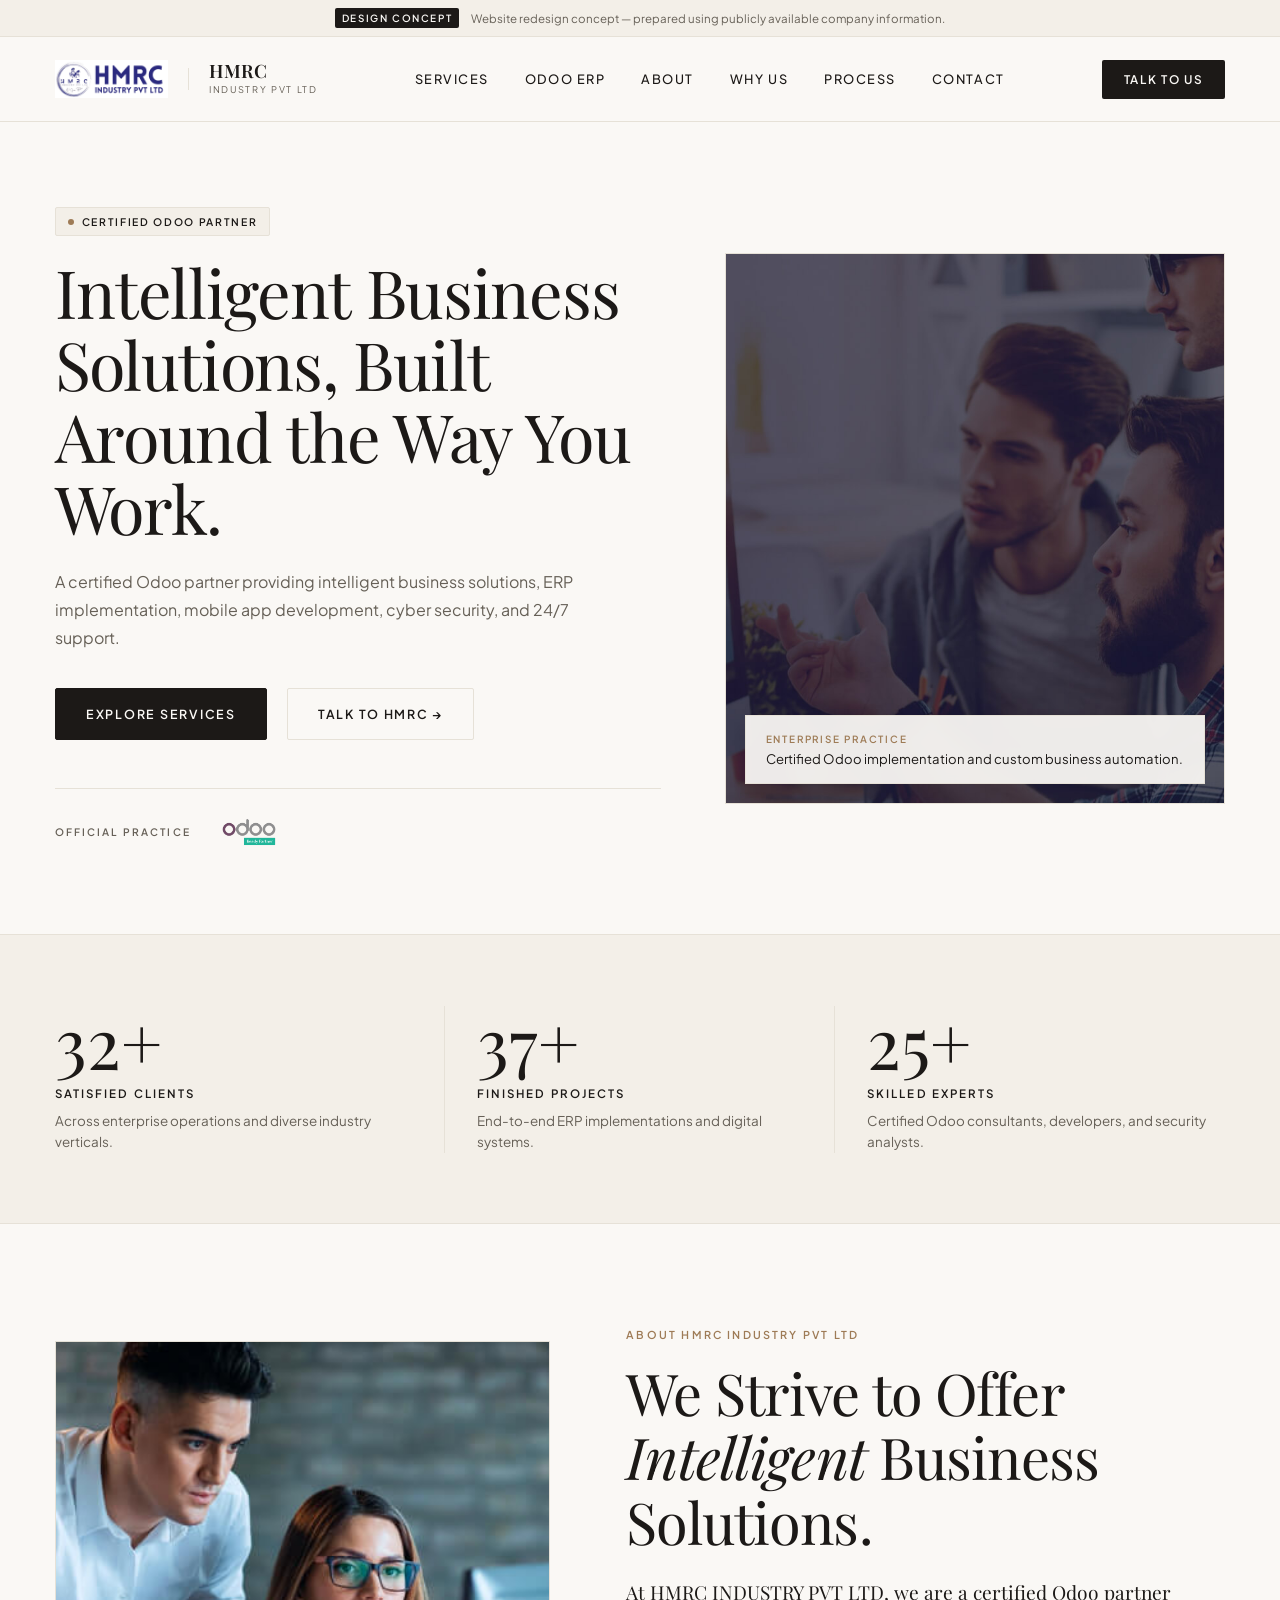
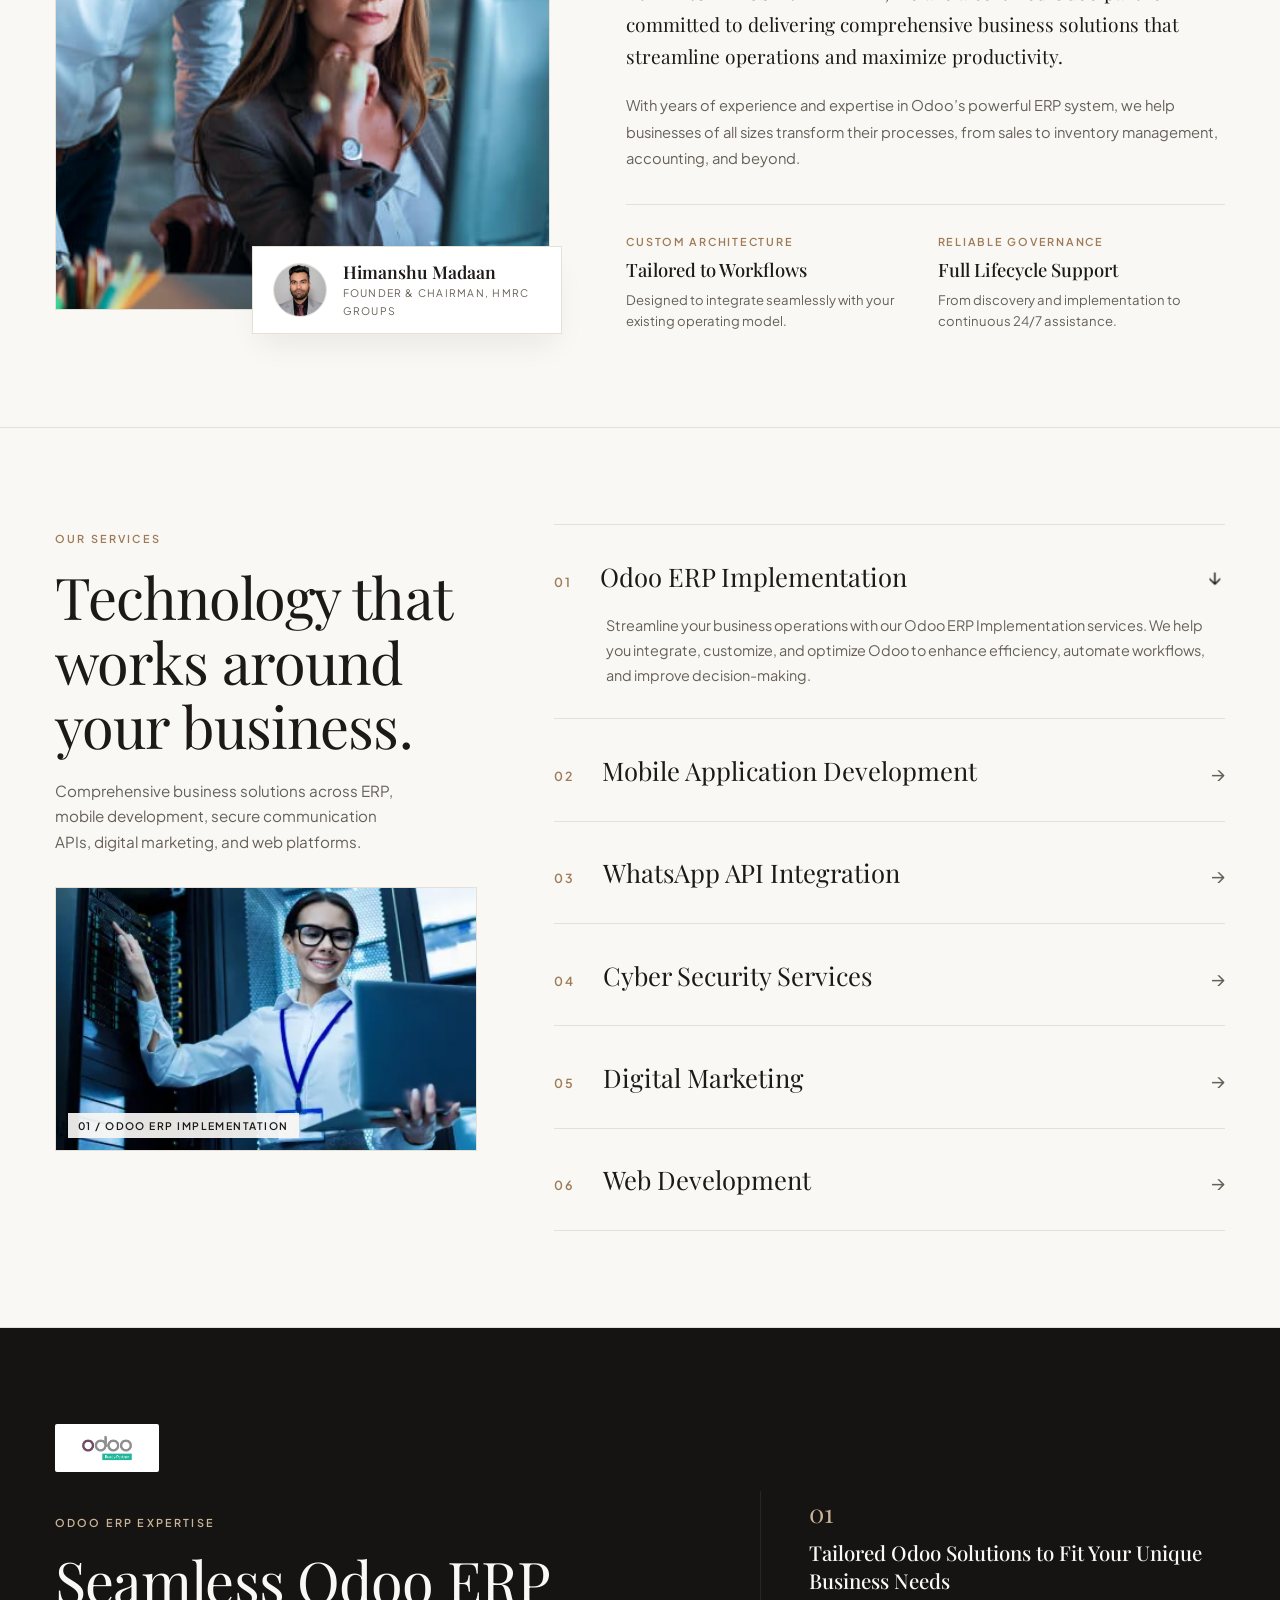
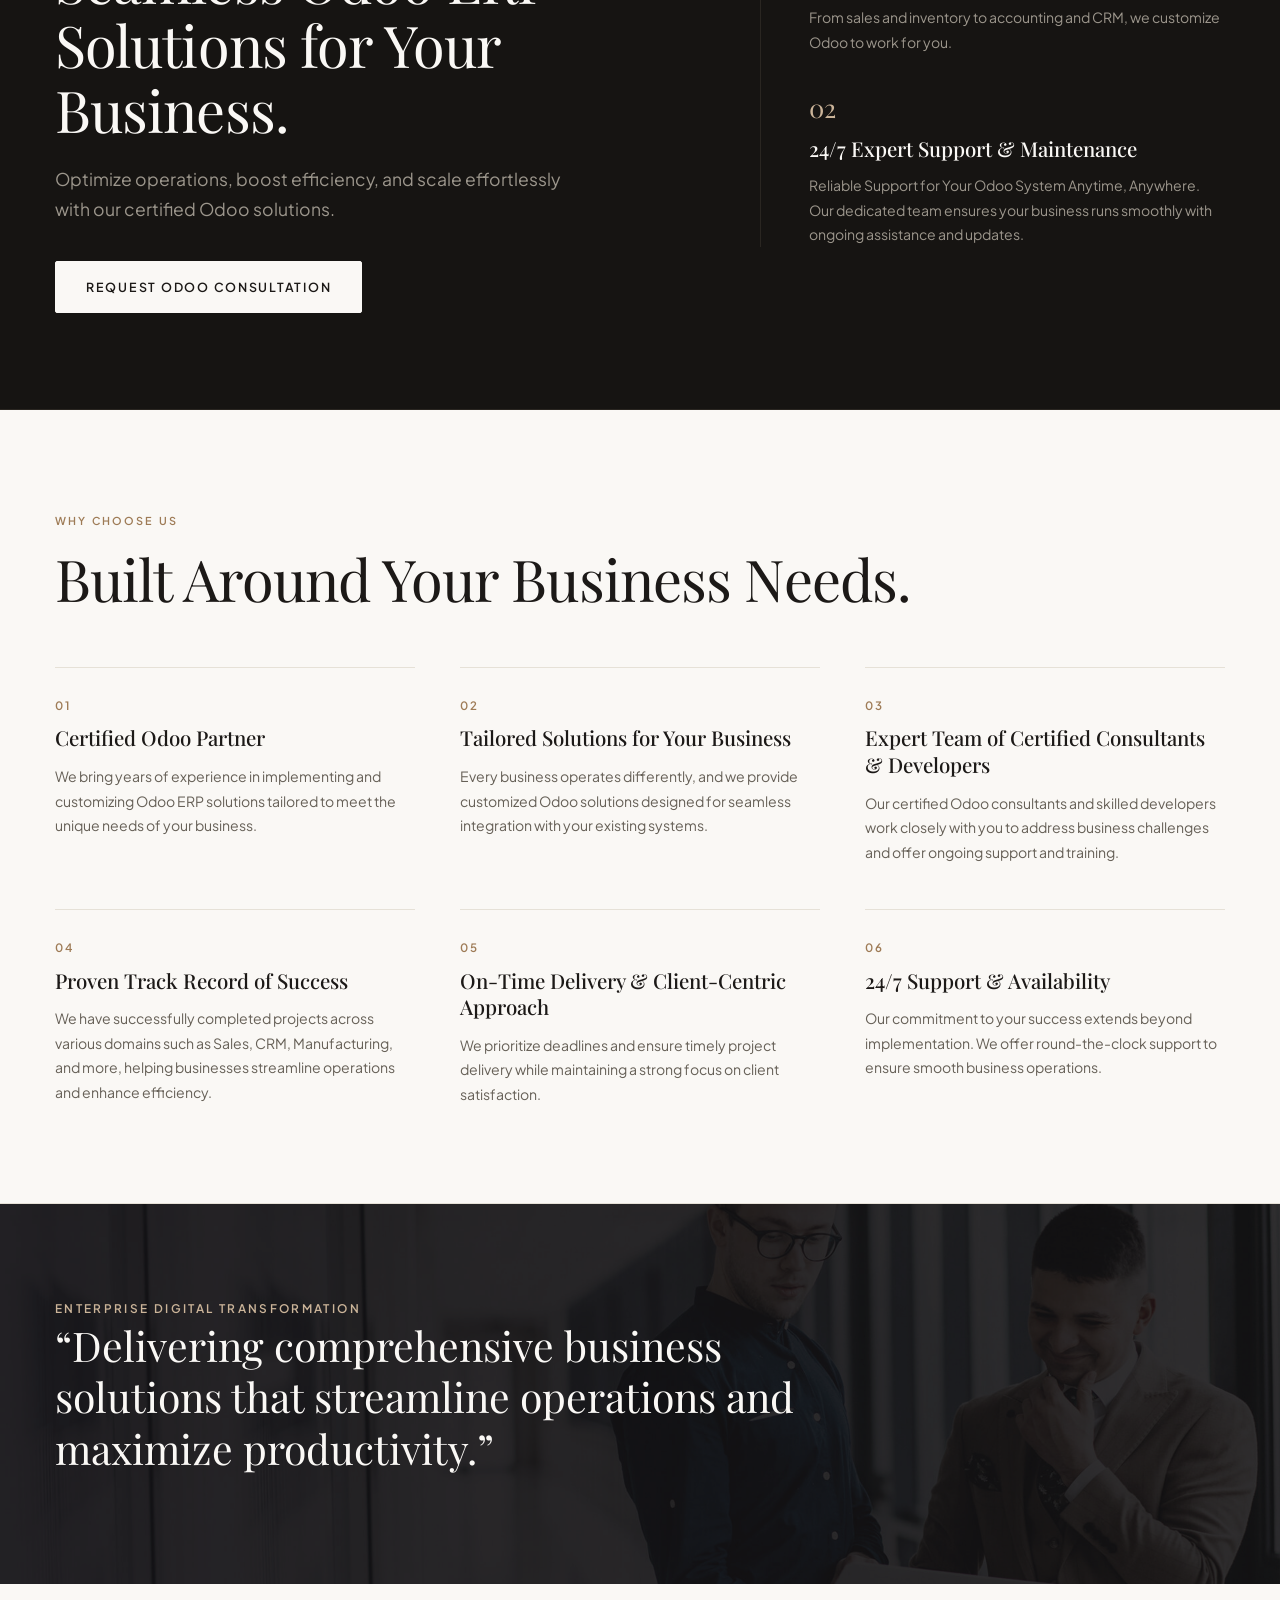
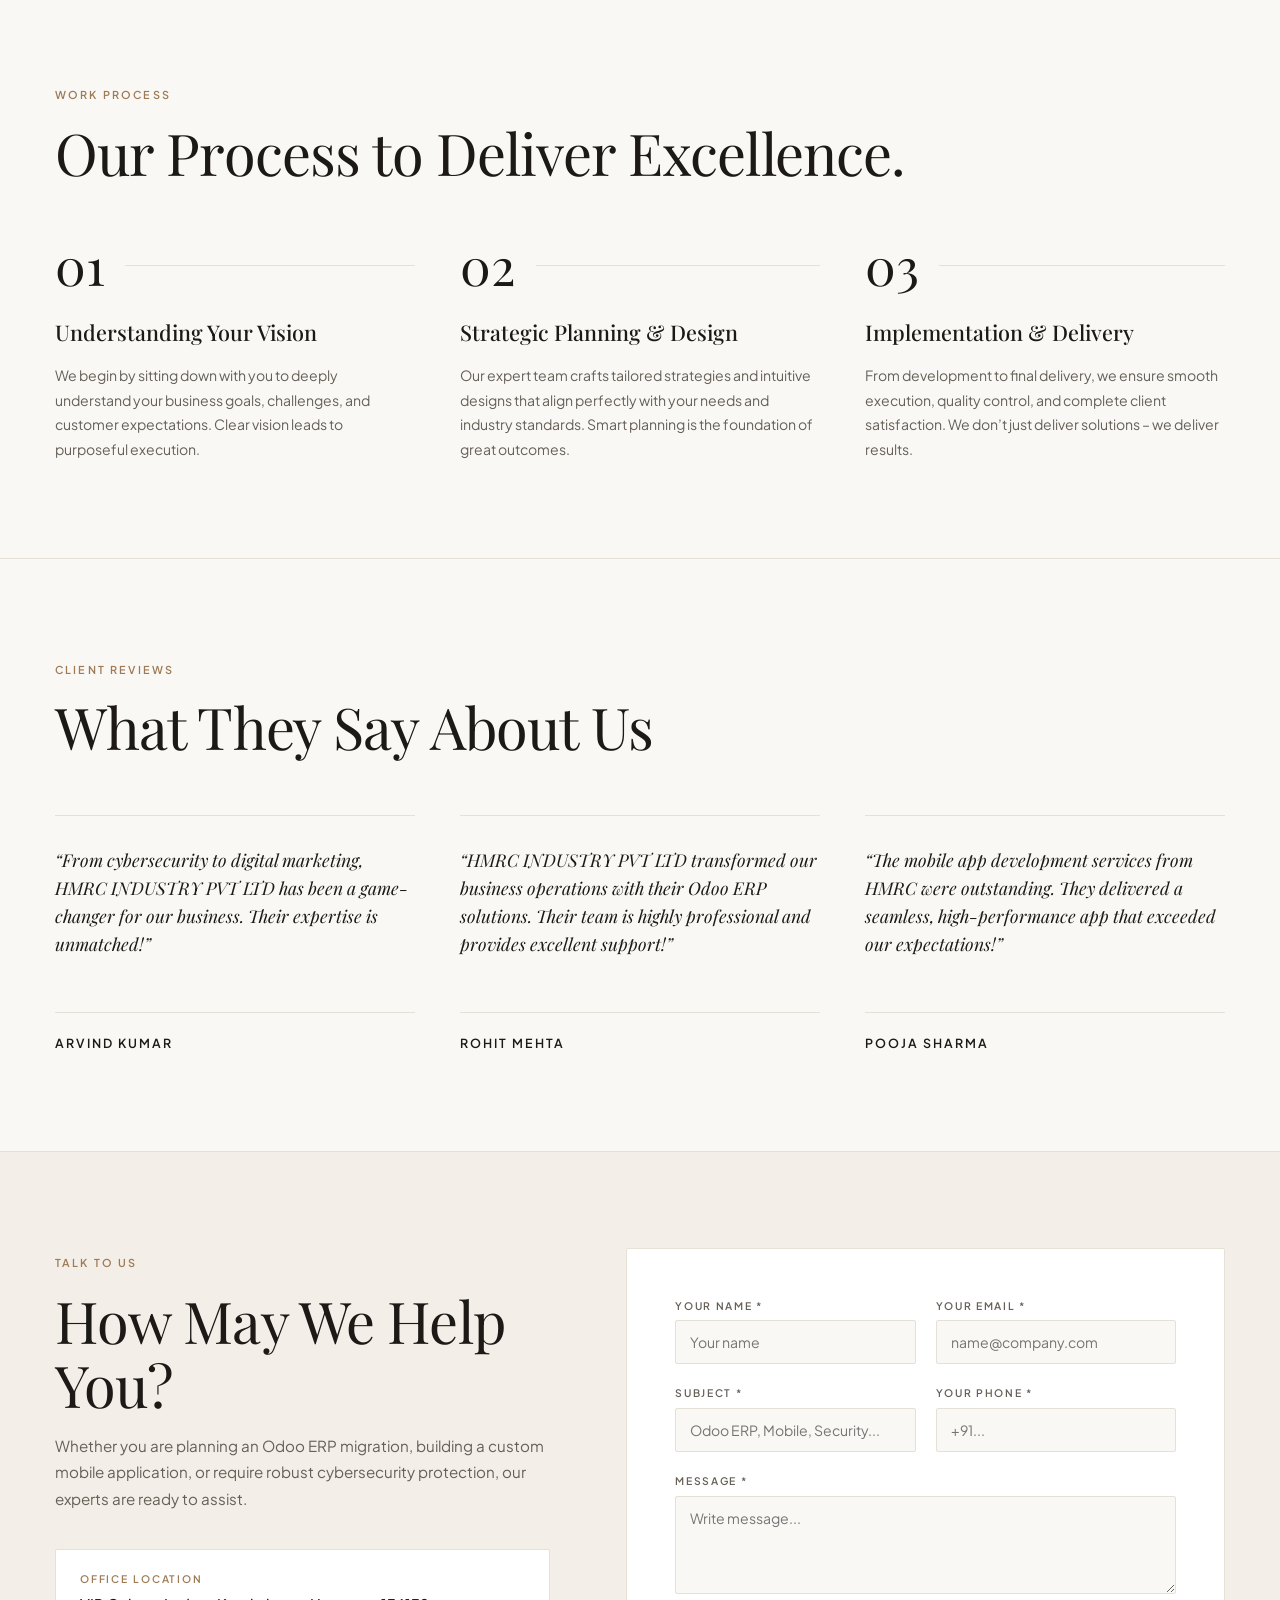
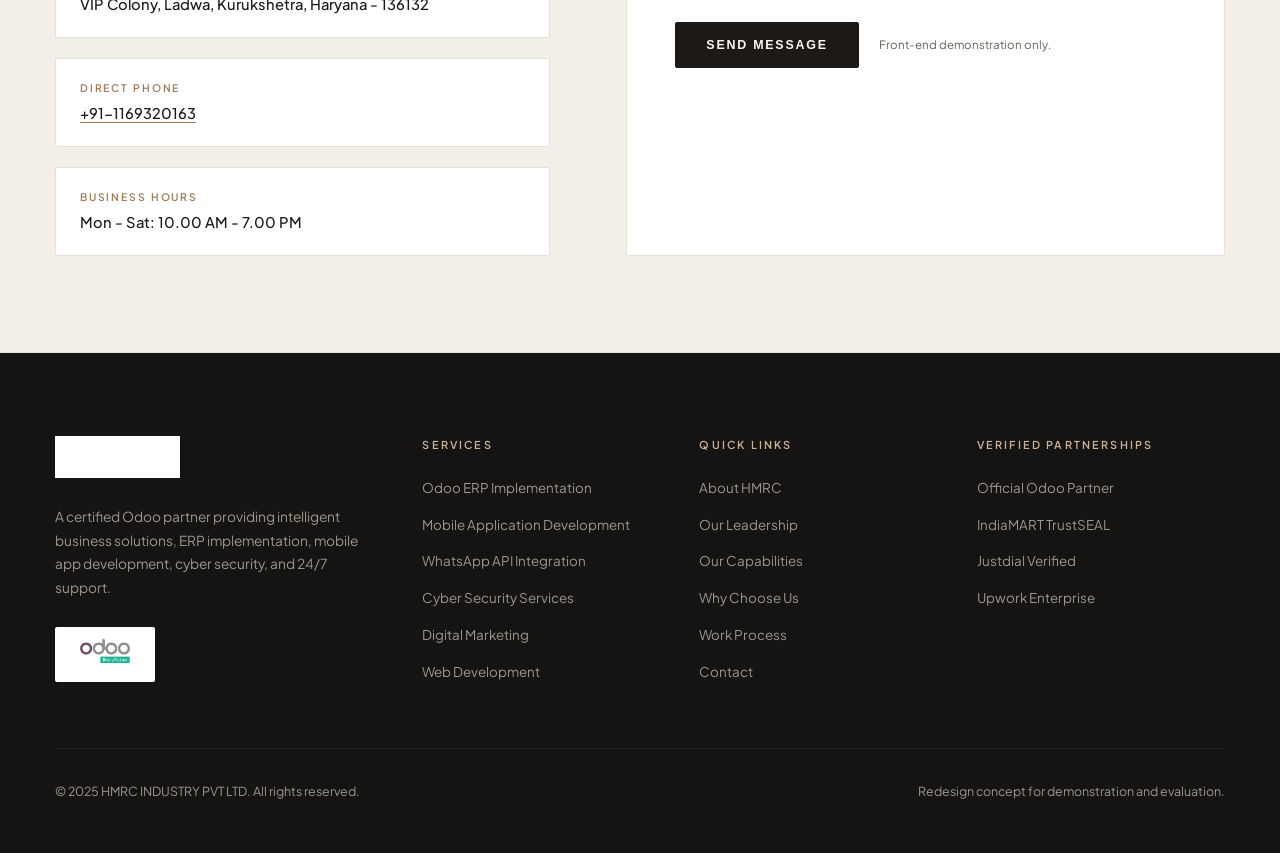
==== commit ef5ada14: "feat(hmrc-industry): complete ground-up image-led redesign with interactive service previews, 85% li" ====
--- a/hmrc-industry/index.html
+++ b/hmrc-industry/index.html
@@ -6,7 +6,7 @@
   <title>HMRC Industry Pvt Ltd — Certified Odoo Partner &amp; Enterprise Solutions</title>
   <meta name="description" content="A certified Odoo partner providing intelligent business solutions, ERP implementation, mobile app development, cyber security, and 24/7 support.">
   
-  <!-- High-End Luxury Typography: Playfair Display + Plus Jakarta Sans -->
+  <!-- High-End Editorial Typography: Playfair Display + Plus Jakarta Sans -->
   <link rel="preconnect" href="https://fonts.googleapis.com">
   <link rel="preconnect" href="https://fonts.gstatic.com" crossorigin>
   <link href="https://fonts.googleapis.com/css2?family=Playfair+Display:ital,wght@0,400;0,500;0,600;1,400;1,500&family=Plus+Jakarta+Sans:wght@300;400;500;600;700&display=swap" rel="stylesheet">
@@ -16,297 +16,308 @@
 <body>
 
   <!-- Top Disclaimer Notice -->
-  <aside class="top-notice" role="note">
-    <div class="site-frame notice-flex">
-      <span class="notice-pill">Design Concept</span>
+  <aside class="disclaimer-bar" role="note">
+    <div class="wrapper disclaimer-inner">
+      <span class="badge-tag">Design Concept</span>
       <span>Website redesign concept — prepared using publicly available company information.</span>
     </div>
   </aside>
 
   <!-- Navigation -->
-  <header class="header-nav" id="top">
-    <div class="site-frame header-flex">
-      <a href="#top" class="brand-identity" aria-label="HMRC Industry Pvt Ltd">
-        <img src="assets/images/logo/HMRC.png" alt="HMRC Logo" class="brand-logo-img">
-        <div class="brand-divider"></div>
-        <div class="brand-text-block">
-          <span class="brand-main-title">HMRC</span>
-          <span class="brand-subtitle">INDUSTRY PVT LTD</span>
+  <header class="navbar" id="top">
+    <div class="wrapper nav-container">
+      <a href="#top" class="brand-group" aria-label="HMRC Industry Pvt Ltd">
+        <img src="assets/images/logo/HMRC.png" alt="HMRC Logo" class="brand-logo-pic">
+        <div class="brand-sep"></div>
+        <div class="brand-text">
+          <span class="brand-name">HMRC</span>
+          <span class="brand-tagline">INDUSTRY PVT LTD</span>
         </div>
       </a>
 
-      <nav class="nav-menu" id="navMenu" aria-label="Main Navigation">
-        <a href="#services" class="nav-link">Services</a>
-        <a href="#odoo" class="nav-link">Odoo ERP</a>
-        <a href="#about" class="nav-link">About</a>
-        <a href="#process" class="nav-link">Process</a>
-        <a href="#why-us" class="nav-link">Why Us</a>
-        <a href="#contact" class="nav-link">Contact</a>
+      <nav class="nav-links" id="navLinks" aria-label="Main Navigation">
+        <a href="#services" class="nav-item">Services</a>
+        <a href="#odoo" class="nav-item">Odoo ERP</a>
+        <a href="#about" class="nav-item">About</a>
+        <a href="#why-us" class="nav-item">Why Us</a>
+        <a href="#process" class="nav-item">Process</a>
+        <a href="#contact" class="nav-item">Contact</a>
       </nav>
 
-      <div class="header-cta">
-        <a href="#contact" class="btn-minimal">Talk to Us</a>
-        <button class="mobile-toggle-btn" id="mobileToggle" aria-label="Toggle menu" aria-expanded="false">
-          <span class="bar"></span>
-          <span class="bar"></span>
+      <div class="nav-cta-group">
+        <a href="#contact" class="btn-nav">Talk to Us</a>
+        <button class="mobile-btn" id="mobileToggle" aria-label="Toggle navigation" aria-expanded="false">
+          <span></span>
+          <span></span>
         </button>
       </div>
     </div>
   </header>
 
   <main>
-    <!-- 01. HERO SECTION -->
-    <section class="editorial-section hero-editorial">
-      <div class="site-frame">
-        <div class="hero-layout">
-          <div class="hero-text-block">
-            <span class="eyebrow">CERTIFIED ODOO PARTNER</span>
-            <h1 class="hero-headline-statement">
-              Transform Your Business with <i>Intelligent</i> Enterprise Solutions.
+    <!-- 01. HERO SECTION (Image-Led Editorial Composition) -->
+    <section class="section hero-sec">
+      <div class="wrapper">
+        <div class="hero-grid">
+          <div class="hero-text-col">
+            <div class="hero-partner-tag">
+              <span class="partner-dot"></span>
+              <span class="partner-tag-text">CERTIFIED ODOO PARTNER</span>
+            </div>
+            <h1 class="hero-h1">
+              Intelligent Business Solutions, Built Around the Way You Work.
             </h1>
-            <p class="hero-editorial-lead">
+            <p class="hero-copy">
               A certified Odoo partner providing intelligent business solutions, ERP implementation, mobile app development, cyber security, and 24/7 support.
             </p>
-            <div class="hero-actions-wrap">
-              <a href="#services" class="btn-cta-primary">Explore Services</a>
-              <a href="#contact" class="btn-cta-outline">Talk to HMRC &rarr;</a>
-            </div>
-
-            <div class="hero-partner-lockup">
-              <span class="lockup-tag">OFFICIAL PRACTICE</span>
-              <img src="assets/images/logo/odoo_ready_partners_rgb.png" alt="Odoo Ready Partner Official Badge" class="partner-logo-hero">
-            </div>
-          </div>
-
-          <div class="hero-visual-frame" aria-hidden="true">
-            <div class="visual-inner-canvas">
-              <img src="assets/images/banner/banner-image.jpg" alt="Enterprise Technology" class="hero-image-asset">
-            </div>
-            <div class="hero-frame-caption">
-              <span class="caption-label">ENTERPRISE PRACTICE</span>
-              <p class="caption-statement">Certified ERP engineering and business automation.</p>
-            </div>
-          </div>
-        </div>
-      </div>
-    </section>
-
-    <!-- 02. STATS SECTION (Architectural Numerals) -->
+            <div class="hero-btns">
+              <a href="#services" class="btn btn-primary">Explore Services</a>
+              <a href="#contact" class="btn btn-outline">Talk to HMRC &rarr;</a>
+            </div>
+
+            <div class="hero-odoo-lockup">
+              <span class="odoo-lockup-label">OFFICIAL PRACTICE</span>
+              <img src="assets/images/logo/odoo_ready_partners_rgb.png" alt="Odoo Ready Partner Official Badge" class="odoo-lockup-badge">
+            </div>
+          </div>
+
+          <div class="hero-media-wrapper">
+            <div class="hero-image-frame">
+              <img src="assets/images/banner/banner-image.jpg" alt="HMRC Enterprise Technology & Digital Solutions">
+            </div>
+            <div class="hero-caption-overlay">
+              <span class="hero-caption-tag">ENTERPRISE PRACTICE</span>
+              <p class="hero-caption-text">Certified Odoo implementation and custom business automation.</p>
+            </div>
+          </div>
+        </div>
+      </div>
+    </section>
+
+    <!-- 02. STATS STRIP -->
     <section class="stats-strip">
-      <div class="site-frame">
-        <div class="stats-grid-layout">
-          <div class="stat-column">
-            <div class="stat-num-serif">32+</div>
-            <div class="stat-label-sans">SATISFIED CLIENTS</div>
-            <p class="stat-desc-text">Across enterprise operations and diverse industry verticals.</p>
-          </div>
-
-          <div class="stat-column">
-            <div class="stat-num-serif">37+</div>
-            <div class="stat-label-sans">FINISHED PROJECTS</div>
-            <p class="stat-desc-text">End-to-end ERP implementations and digital systems.</p>
-          </div>
-
-          <div class="stat-column">
-            <div class="stat-num-serif">25+</div>
-            <div class="stat-label-sans">SKILLED EXPERTS</div>
-            <p class="stat-desc-text">Certified Odoo consultants, developers, and security analysts.</p>
-          </div>
-        </div>
-      </div>
-    </section>
-
-    <!-- 03. ABOUT SECTION -->
-    <section class="editorial-section about-editorial" id="about">
-      <div class="site-frame">
-        <div class="about-editorial-grid">
-          <div class="about-visual-lockup">
-            <div class="about-photo-frame">
+      <div class="wrapper">
+        <div class="stats-flex">
+          <div class="stat-item">
+            <div class="stat-number-serif">32+</div>
+            <div class="stat-title-sans">SATISFIED CLIENTS</div>
+            <p class="stat-description">Across enterprise operations and diverse industry verticals.</p>
+          </div>
+
+          <div class="stat-item">
+            <div class="stat-number-serif">37+</div>
+            <div class="stat-title-sans">FINISHED PROJECTS</div>
+            <p class="stat-description">End-to-end ERP implementations and digital systems.</p>
+          </div>
+
+          <div class="stat-item">
+            <div class="stat-number-serif">25+</div>
+            <div class="stat-title-sans">SKILLED EXPERTS</div>
+            <p class="stat-description">Certified Odoo consultants, developers, and security analysts.</p>
+          </div>
+        </div>
+      </div>
+    </section>
+
+    <!-- 03. ABOUT SECTION (Image + Authentic Founder Lockup) -->
+    <section class="section about-sec" id="about">
+      <div class="wrapper">
+        <div class="about-grid">
+          <div class="about-visual-side">
+            <div class="about-photo-wrapper">
               <img src="assets/images/about/about-image1.jpg" alt="HMRC Industry Operations">
             </div>
-            <div class="founder-editorial-badge">
-              <div class="founder-portrait-round">
+            <div class="founder-profile-card">
+              <div class="founder-avatar">
                 <img src="assets/images/team/0001new.jpg" alt="Himanshu Madaan">
               </div>
-              <div class="founder-info-block">
-                <h4 class="founder-name">Himanshu Madaan</h4>
-                <span class="founder-role">Founder &amp; Chairman, HMRC Groups</span>
-              </div>
-            </div>
-          </div>
-
-          <div class="about-content-col">
+              <div class="founder-info">
+                <h4 class="name">Himanshu Madaan</h4>
+                <span class="title">Founder &amp; Chairman, HMRC Groups</span>
+              </div>
+            </div>
+          </div>
+
+          <div class="about-text-side">
             <span class="eyebrow">ABOUT HMRC INDUSTRY PVT LTD</span>
-            <h2 class="editorial-heading">
-              We Strive to Offer <i>Intelligent</i> Business Solutions.
+            <h2 class="heading-serif">
+              We Strive to Offer <em>Intelligent</em> Business Solutions.
             </h2>
-            <p class="about-quote-lead">
+            <p class="about-lead-text">
               At HMRC INDUSTRY PVT LTD, we are a certified Odoo partner committed to delivering comprehensive business solutions that streamline operations and maximize productivity.
             </p>
-            <p class="about-secondary-text">
+            <p class="about-body-text">
               With years of experience and expertise in Odoo’s powerful ERP system, we help businesses of all sizes transform their processes, from sales to inventory management, accounting, and beyond.
             </p>
 
-            <div class="about-metrics-bar">
+            <div class="about-pillars-row">
               <div>
-                <div class="metric-item-num">01 / ADAPTABILITY</div>
-                <h5 class="metric-item-title">Custom-Fit Architecture</h5>
-                <p class="metric-item-desc">Designed to integrate seamlessly with your unique business workflows.</p>
+                <div class="about-pillar-tag">CUSTOM ARCHITECTURE</div>
+                <h5 class="about-pillar-heading">Tailored to Workflows</h5>
+                <p class="about-pillar-desc">Designed to integrate seamlessly with your existing operating model.</p>
               </div>
               <div>
-                <div class="metric-item-num">02 / GOVERNANCE</div>
-                <h5 class="metric-item-title">Complete Lifecycle</h5>
-                <p class="metric-item-desc">From discovery and deployment to continuous 24/7 technical support.</p>
-              </div>
-            </div>
-          </div>
-        </div>
-      </div>
-    </section>
-
-    <!-- 04. SERVICES SECTION (Editorial Numbered List) -->
-    <section class="editorial-section services-editorial" id="services">
-      <div class="site-frame">
-        <div class="services-editorial-layout">
-          <div class="services-side-sticky">
-            <span class="eyebrow">SERVICES</span>
-            <h2 class="editorial-heading">What We Do Best.</h2>
-            <p class="services-side-desc">
-              Comprehensive business solutions across ERP, mobile development, secure API messaging, and digital infrastructure.
-            </p>
-          </div>
-
-          <div class="services-editorial-rows">
-            <!-- 01 -->
-            <article class="service-row-item open" tabindex="0">
-              <div class="service-row-header">
-                <div class="service-row-meta">
-                  <span class="service-row-idx">01</span>
-                  <h3 class="service-row-title">Odoo ERP Implementation</h3>
-                </div>
-                <span class="service-row-arrow" aria-hidden="true">&rarr;</span>
-              </div>
-              <div class="service-row-body">
-                <p>Streamline your business operations with our Odoo ERP Implementation services. We help you integrate, customize, and optimize Odoo to enhance efficiency, automate workflows, and improve decision-making.</p>
-              </div>
-            </article>
-
-            <!-- 02 -->
-            <article class="service-row-item" tabindex="0">
-              <div class="service-row-header">
-                <div class="service-row-meta">
-                  <span class="service-row-idx">02</span>
-                  <h3 class="service-row-title">Mobile Application Development</h3>
-                </div>
-                <span class="service-row-arrow" aria-hidden="true">&rarr;</span>
-              </div>
-              <div class="service-row-body">
-                <p>Transform your ideas into reality with our Mobile App Development services. We build user-friendly, high-performance apps for Android and iOS, tailored to your business needs.</p>
-              </div>
-            </article>
-
-            <!-- 03 -->
-            <article class="service-row-item" tabindex="0">
-              <div class="service-row-header">
-                <div class="service-row-meta">
-                  <span class="service-row-idx">03</span>
-                  <h3 class="service-row-title">WhatsApp API Integration</h3>
-                </div>
-                <span class="service-row-arrow" aria-hidden="true">&rarr;</span>
-              </div>
-              <div class="service-row-body">
-                <p>Enhance customer engagement with WhatsApp API Integration. Automate messages, send notifications, and provide seamless customer support through the world's most popular messaging platform.</p>
-              </div>
-            </article>
-
-            <!-- 04 -->
-            <article class="service-row-item" tabindex="0">
-              <div class="service-row-header">
-                <div class="service-row-meta">
-                  <span class="service-row-idx">04</span>
-                  <h3 class="service-row-title">Cyber Security Services</h3>
-                </div>
-                <span class="service-row-arrow" aria-hidden="true">&rarr;</span>
-              </div>
-              <div class="service-row-body">
-                <p>Protect your business from cyber threats with our Cyber Security Solutions. We offer vulnerability assessments, penetration testing, and robust security implementations to safeguard your digital assets.</p>
-              </div>
-            </article>
-
-            <!-- 05 -->
-            <article class="service-row-item" tabindex="0">
-              <div class="service-row-header">
-                <div class="service-row-meta">
-                  <span class="service-row-idx">05</span>
-                  <h3 class="service-row-title">Digital Marketing</h3>
-                </div>
-                <span class="service-row-arrow" aria-hidden="true">&rarr;</span>
-              </div>
-              <div class="service-row-body">
-                <p>Boost your online presence with our Digital Marketing Services. From SEO, social media marketing, and PPC to content marketing, we help your brand grow and reach the right audience effectively.</p>
-              </div>
-            </article>
-
-            <!-- 06 -->
-            <article class="service-row-item" tabindex="0">
-              <div class="service-row-header">
-                <div class="service-row-meta">
-                  <span class="service-row-idx">06</span>
-                  <h3 class="service-row-title">Web Development</h3>
-                </div>
-                <span class="service-row-arrow" aria-hidden="true">&rarr;</span>
-              </div>
-              <div class="service-row-body">
-                <p>Build fast, responsive, and scalable websites with our Web Development services. We specialize in custom web design, e-commerce development, and CMS solutions to help your business stand out online.</p>
-              </div>
-            </article>
-          </div>
-        </div>
-      </div>
-    </section>
-
-    <!-- 05. ODOO FEATURE (Deep Obsidian Espresso Section ~15%) -->
-    <section class="editorial-section odoo-obsidian-section" id="odoo">
-      <div class="site-frame">
-        <div class="odoo-layout-grid">
-          <div class="odoo-statement-col">
-            <div class="odoo-badge-frame">
-              <img src="assets/images/logo/odoo_ready_partners_rgb.png" alt="Official Odoo Ready Partner" class="odoo-badge-img-frame">
-            </div>
-            <span class="eyebrow eyebrow-dark">ODOO ERP EXPERTISE</span>
-            <h2 class="editorial-heading editorial-heading-dark">
-              Seamless Odoo ERP Solutions for <i>Your</i> Business.
+                <div class="about-pillar-tag">RELIABLE GOVERNANCE</div>
+                <h5 class="about-pillar-heading">Full Lifecycle Support</h5>
+                <p class="about-pillar-desc">From discovery and implementation to continuous 24/7 assistance.</p>
+              </div>
+            </div>
+          </div>
+        </div>
+      </div>
+    </section>
+
+    <!-- 04. SERVICES (Interactive List + Image Preview) -->
+    <section class="section services-sec" id="services">
+      <div class="wrapper">
+        <div class="services-interactive-grid">
+          <div class="services-left-col">
+            <span class="eyebrow">OUR SERVICES</span>
+            <h2 class="heading-serif">Technology that works around your business.</h2>
+            <p class="services-subhead">
+              Comprehensive business solutions across ERP, mobile development, secure communication APIs, digital marketing, and web platforms.
+            </p>
+
+            <!-- Dynamic Service Visual Preview Frame -->
+            <div class="service-preview-box">
+              <img src="assets/images/service/service-image1.webp" alt="Service Preview" id="servicePreviewImg" class="service-preview-img">
+              <span id="servicePreviewLabel" class="service-preview-label">01 / Odoo ERP Implementation</span>
+            </div>
+          </div>
+
+          <div class="services-right-col">
+            <div class="service-list-rows">
+              <!-- 01 -->
+              <article class="service-item-row active" data-img="assets/images/service/service-image1.webp" data-label="01 / Odoo ERP Implementation" tabindex="0">
+                <div class="service-row-main">
+                  <div class="service-title-wrap">
+                    <span class="service-idx">01</span>
+                    <h3 class="service-name">Odoo ERP Implementation</h3>
+                  </div>
+                  <span class="service-arrow" aria-hidden="true">&rarr;</span>
+                </div>
+                <div class="service-details">
+                  <p>Streamline your business operations with our Odoo ERP Implementation services. We help you integrate, customize, and optimize Odoo to enhance efficiency, automate workflows, and improve decision-making.</p>
+                </div>
+              </article>
+
+              <!-- 02 -->
+              <article class="service-item-row" data-img="assets/images/service/service-image2.webp" data-label="02 / Mobile Application Development" tabindex="0">
+                <div class="service-row-main">
+                  <div class="service-title-wrap">
+                    <span class="service-idx">02</span>
+                    <h3 class="service-name">Mobile Application Development</h3>
+                  </div>
+                  <span class="service-arrow" aria-hidden="true">&rarr;</span>
+                </div>
+                <div class="service-details">
+                  <p>Transform your ideas into reality with our Mobile App Development services. We build user-friendly, high-performance apps for Android and iOS, tailored to your business needs.</p>
+                </div>
+              </article>
+
+              <!-- 03 -->
+              <article class="service-item-row" data-img="assets/images/service/service-image3.webp" data-label="03 / WhatsApp API Integration" tabindex="0">
+                <div class="service-row-main">
+                  <div class="service-title-wrap">
+                    <span class="service-idx">03</span>
+                    <h3 class="service-name">WhatsApp API Integration</h3>
+                  </div>
+                  <span class="service-arrow" aria-hidden="true">&rarr;</span>
+                </div>
+                <div class="service-details">
+                  <p>Enhance customer engagement with WhatsApp API Integration. Automate messages, send notifications, and provide seamless customer support through the world's most popular messaging platform.</p>
+                </div>
+              </article>
+
+              <!-- 04 -->
+              <article class="service-item-row" data-img="assets/images/service/service-image4.webp" data-label="04 / Cyber Security Services" tabindex="0">
+                <div class="service-row-main">
+                  <div class="service-title-wrap">
+                    <span class="service-idx">04</span>
+                    <h3 class="service-name">Cyber Security Services</h3>
+                  </div>
+                  <span class="service-arrow" aria-hidden="true">&rarr;</span>
+                </div>
+                <div class="service-details">
+                  <p>Protect your business from cyber threats with our Cyber Security Solutions. We offer vulnerability assessments, penetration testing, and robust security implementations to safeguard your digital assets.</p>
+                </div>
+              </article>
+
+              <!-- 05 -->
+              <article class="service-item-row" data-img="assets/images/service/service-image5.webp" data-label="05 / Digital Marketing" tabindex="0">
+                <div class="service-row-main">
+                  <div class="service-title-wrap">
+                    <span class="service-idx">05</span>
+                    <h3 class="service-name">Digital Marketing</h3>
+                  </div>
+                  <span class="service-arrow" aria-hidden="true">&rarr;</span>
+                </div>
+                <div class="service-details">
+                  <p>Boost your online presence with our Digital Marketing Services. From SEO, social media marketing, and PPC to content marketing, we help your brand grow and reach the right audience effectively.</p>
+                </div>
+              </article>
+
+              <!-- 06 -->
+              <article class="service-item-row" data-img="assets/images/service/service-image6.webp" data-label="06 / Web Development" tabindex="0">
+                <div class="service-row-main">
+                  <div class="service-title-wrap">
+                    <span class="service-idx">06</span>
+                    <h3 class="service-name">Web Development</h3>
+                  </div>
+                  <span class="service-arrow" aria-hidden="true">&rarr;</span>
+                </div>
+                <div class="service-details">
+                  <p>Build fast, responsive, and scalable websites with our Web Development services. We specialize in custom web design, e-commerce development, and CMS solutions to help your business stand out online.</p>
+                </div>
+              </article>
+            </div>
+          </div>
+        </div>
+      </div>
+    </section>
+
+    <!-- 05. VISUAL SERVICE FEATURE (Odoo Spotlight ~12% Dark Accent) -->
+    <section class="section odoo-dark-section" id="odoo">
+      <div class="wrapper">
+        <div class="odoo-grid-2col">
+          <div>
+            <div class="odoo-badge-wrap">
+              <img src="assets/images/logo/odoo_ready_partners_rgb.png" alt="Official Odoo Ready Partner" class="odoo-badge-white">
+            </div>
+            <span class="eyebrow eyebrow-light">ODOO ERP EXPERTISE</span>
+            <h2 class="heading-serif heading-serif-light">
+              Seamless Odoo ERP Solutions for Your Business.
             </h2>
-            <p class="odoo-lead-quote">
+            <p class="odoo-statement-text">
               Optimize operations, boost efficiency, and scale effortlessly with our certified Odoo solutions.
             </p>
-            <a href="#contact" class="btn-cta-light">Request Odoo Consultation</a>
-          </div>
-
-          <div class="odoo-pillars-stack">
-            <div class="pillar-block">
-              <span class="pillar-index">01</span>
-              <h4 class="pillar-heading">Tailored Odoo Solutions to Fit Your Unique Business Needs</h4>
-              <p class="pillar-desc">From sales and inventory to accounting and CRM, we customize Odoo to work for you.</p>
-            </div>
-
-            <div class="pillar-block">
-              <span class="pillar-index">02</span>
-              <h4 class="pillar-heading">24/7 Expert Support &amp; Maintenance</h4>
-              <p class="pillar-desc">Reliable Support for Your Odoo System Anytime, Anywhere. Our dedicated team ensures your business runs smoothly with ongoing assistance and updates.</p>
-            </div>
-          </div>
-        </div>
-      </div>
-    </section>
-
-    <!-- 06. WHY CHOOSE US (Hairline Rule Grid) -->
-    <section class="editorial-section why-section" id="why-us">
-      <div class="site-frame">
+            <a href="#contact" class="btn btn-light">Request Odoo Consultation</a>
+          </div>
+
+          <div class="odoo-pillars-col">
+            <div class="odoo-pillar-unit">
+              <span class="odoo-pillar-idx">01</span>
+              <h4 class="odoo-pillar-title">Tailored Odoo Solutions to Fit Your Unique Business Needs</h4>
+              <p class="odoo-pillar-p">From sales and inventory to accounting and CRM, we customize Odoo to work for you.</p>
+            </div>
+
+            <div class="odoo-pillar-unit">
+              <span class="odoo-pillar-idx">02</span>
+              <h4 class="odoo-pillar-title">24/7 Expert Support &amp; Maintenance</h4>
+              <p class="odoo-pillar-p">Reliable Support for Your Odoo System Anytime, Anywhere. Our dedicated team ensures your business runs smoothly with ongoing assistance and updates.</p>
+            </div>
+          </div>
+        </div>
+      </div>
+    </section>
+
+    <!-- 06. WHY CHOOSE US (Refined Editorial Grid) -->
+    <section class="section why-sec" id="why-us">
+      <div class="wrapper">
         <span class="eyebrow">WHY CHOOSE US</span>
-        <h2 class="editorial-heading">Built Around Your Business Needs.</h2>
-
-        <div class="why-editorial-grid">
+        <h2 class="heading-serif">Built Around Your Business Needs.</h2>
+
+        <div class="why-grid-layout">
           <div class="why-cell">
             <span class="why-cell-idx">01</span>
             <h4 class="why-cell-title">Certified Odoo Partner</h4>
@@ -346,42 +357,55 @@
       </div>
     </section>
 
-    <!-- 07. PROCESS SECTION -->
-    <section class="editorial-section process-section" id="process">
-      <div class="site-frame">
+    <!-- 07. BRAND IMAGE BREAK -->
+    <section class="brand-image-break">
+      <img src="assets/images/banner/banner-image2.jpg" alt="Enterprise Architecture" class="brand-break-bg">
+      <div class="wrapper">
+        <div class="brand-break-content">
+          <span class="brand-break-sub">ENTERPRISE DIGITAL TRANSFORMATION</span>
+          <h3 class="brand-break-quote">
+            “Delivering comprehensive business solutions that streamline operations and maximize productivity.”
+          </h3>
+        </div>
+      </div>
+    </section>
+
+    <!-- 08. PROCESS (3-Step Connected Flow) -->
+    <section class="section process-sec" id="process">
+      <div class="wrapper">
         <span class="eyebrow">WORK PROCESS</span>
-        <h2 class="editorial-heading">Our Process to Deliver Excellence.</h2>
-
-        <div class="process-steps-row">
-          <div class="process-step-col">
-            <div class="step-num-bar">
-              <span class="step-num-serif">01</span>
-              <div class="step-bar-line"></div>
-            </div>
-            <h4 class="step-title">Understanding Your Vision</h4>
-            <p class="step-desc">
+        <h2 class="heading-serif">Our Process to Deliver Excellence.</h2>
+
+        <div class="process-flow-row">
+          <div class="process-step-node">
+            <div class="process-step-header">
+              <span class="process-step-num">01</span>
+              <div class="process-step-line"></div>
+            </div>
+            <h4 class="process-step-title">Understanding Your Vision</h4>
+            <p class="process-step-desc">
               We begin by sitting down with you to deeply understand your business goals, challenges, and customer expectations. Clear vision leads to purposeful execution.
             </p>
           </div>
 
-          <div class="process-step-col">
-            <div class="step-num-bar">
-              <span class="step-num-serif">02</span>
-              <div class="step-bar-line"></div>
-            </div>
-            <h4 class="step-title">Strategic Planning &amp; Design</h4>
-            <p class="step-desc">
+          <div class="process-step-node">
+            <div class="process-step-header">
+              <span class="process-step-num">02</span>
+              <div class="process-step-line"></div>
+            </div>
+            <h4 class="process-step-title">Strategic Planning &amp; Design</h4>
+            <p class="process-step-desc">
               Our expert team crafts tailored strategies and intuitive designs that align perfectly with your needs and industry standards. Smart planning is the foundation of great outcomes.
             </p>
           </div>
 
-          <div class="process-step-col">
-            <div class="step-num-bar">
-              <span class="step-num-serif">03</span>
-              <div class="step-bar-line"></div>
-            </div>
-            <h4 class="step-title">Implementation &amp; Delivery</h4>
-            <p class="step-desc">
+          <div class="process-step-node">
+            <div class="process-step-header">
+              <span class="process-step-num">03</span>
+              <div class="process-step-line"></div>
+            </div>
+            <h4 class="process-step-title">Implementation &amp; Delivery</h4>
+            <p class="process-step-desc">
               From development to final delivery, we ensure smooth execution, quality control, and complete client satisfaction. We don’t just deliver solutions – we deliver results.
             </p>
           </div>
@@ -389,130 +413,131 @@
       </div>
     </section>
 
-    <!-- 08. TESTIMONIALS -->
-    <section class="editorial-section testimonials-section">
-      <div class="site-frame">
+    <!-- 09. TESTIMONIALS (Spacious Editorial Quotes) -->
+    <section class="section testimonials-sec">
+      <div class="wrapper">
         <span class="eyebrow">CLIENT REVIEWS</span>
-        <h2 class="editorial-heading">What They Say About Us</h2>
+        <h2 class="heading-serif">What They Say About Us</h2>
 
         <div class="testimonials-row">
-          <div class="testimonial-block">
-            <p class="testimonial-quote-text">
+          <div class="testimonial-entry">
+            <p class="testimonial-body">
               “From cybersecurity to digital marketing, HMRC INDUSTRY PVT LTD has been a game-changer for our business. Their expertise is unmatched!”
             </p>
-            <div class="testimonial-author-meta">
-              <span class="author-name-text">Arvind Kumar</span>
-            </div>
-          </div>
-
-          <div class="testimonial-block">
-            <p class="testimonial-quote-text">
+            <div class="testimonial-author-line">
+              <span class="author-name">Arvind Kumar</span>
+            </div>
+          </div>
+
+          <div class="testimonial-entry">
+            <p class="testimonial-body">
               “HMRC INDUSTRY PVT LTD transformed our business operations with their Odoo ERP solutions. Their team is highly professional and provides excellent support!”
             </p>
-            <div class="testimonial-author-meta">
-              <span class="author-name-text">Rohit Mehta</span>
-            </div>
-          </div>
-
-          <div class="testimonial-block">
-            <p class="testimonial-quote-text">
+            <div class="testimonial-author-line">
+              <span class="author-name">Rohit Mehta</span>
+            </div>
+          </div>
+
+          <div class="testimonial-entry">
+            <p class="testimonial-body">
               “The mobile app development services from HMRC were outstanding. They delivered a seamless, high-performance app that exceeded our expectations!”
             </p>
-            <div class="testimonial-author-meta">
-              <span class="author-name-text">Pooja Sharma</span>
-            </div>
-          </div>
-        </div>
-      </div>
-    </section>
-
-    <!-- 09. SPLIT CONTACT SECTION (Obsidian Left + Crisp Bone Right) -->
-    <section class="contact-split-wrap" id="contact">
-      <div class="contact-split-grid">
-        <div class="contact-col-dark">
-          <span class="eyebrow eyebrow-dark">TALK TO US</span>
-          <h2 class="editorial-heading contact-dark-heading">Let's Discuss Your Next Project.</h2>
-
-          <div class="contact-items-stack">
-            <div class="contact-entry">
-              <span class="entry-label">OFFICE LOCATION</span>
-              <p class="entry-val">VIP Colony, Ladwa, Kurukshetra, Haryana - 136132</p>
-            </div>
-
-            <div class="contact-entry">
-              <span class="entry-label">DIRECT PHONE</span>
-              <p class="entry-val">
-                <a href="tel:+911169320163" class="phone-link-styled">+91-1169320163</a>
-              </p>
-            </div>
-
-            <div class="contact-entry">
-              <span class="entry-label">OPERATING HOURS</span>
-              <p class="entry-val">Mon - Sat: 10.00 AM - 7.00 PM</p>
-            </div>
-          </div>
-        </div>
-
-        <div class="contact-col-light">
-          <h3 class="contact-form-title">How May We Help You?</h3>
-
-          <form class="editorial-form-grid" id="contactForm">
-            <div class="form-2col-row">
-              <div class="input-block">
-                <label for="userName" class="input-label">YOUR NAME *</label>
-                <input type="text" id="userName" name="userName" class="input-field" placeholder="Name" required>
-              </div>
-              <div class="input-block">
-                <label for="userEmail" class="input-label">YOUR EMAIL *</label>
-                <input type="email" id="userEmail" name="userEmail" class="input-field" placeholder="Email" required>
-              </div>
-            </div>
-
-            <div class="form-2col-row">
-              <div class="input-block">
-                <label for="userSubject" class="input-label">SUBJECT *</label>
-                <input type="text" id="userSubject" name="userSubject" class="input-field" placeholder="Odoo ERP, Mobile, Security..." required>
-              </div>
-              <div class="input-block">
-                <label for="userPhone" class="input-label">YOUR PHONE *</label>
-                <input type="tel" id="userPhone" name="userPhone" class="input-field" placeholder="+91..." required>
-              </div>
-            </div>
-
-            <div class="input-block">
-              <label for="userMessage" class="input-label">MESSAGE *</label>
-              <textarea id="userMessage" name="userMessage" class="textarea-field" rows="4" placeholder="Write message..." required></textarea>
-            </div>
-
-            <div class="form-btn-row">
-              <button type="submit" class="btn-cta-primary">Send Message</button>
-              <span class="demo-form-note">Front-end demonstration only.</span>
-            </div>
-          </form>
+            <div class="testimonial-author-line">
+              <span class="author-name">Pooja Sharma</span>
+            </div>
+          </div>
+        </div>
+      </div>
+    </section>
+
+    <!-- 10. CONTACT SECTION (Light, Clear, Trustworthy) -->
+    <section class="section contact-section" id="contact">
+      <div class="wrapper">
+        <div class="contact-layout">
+          <div>
+            <span class="eyebrow">TALK TO US</span>
+            <h2 class="heading-serif">How May We Help You?</h2>
+            <p class="contact-intro-text">
+              Whether you are planning an Odoo ERP migration, building a custom mobile application, or require robust cybersecurity protection, our experts are ready to assist.
+            </p>
+
+            <div class="contact-details-stack">
+              <div class="contact-detail-box">
+                <span class="contact-box-label">OFFICE LOCATION</span>
+                <p class="contact-box-val">VIP Colony, Ladwa, Kurukshetra, Haryana - 136132</p>
+              </div>
+
+              <div class="contact-detail-box">
+                <span class="contact-box-label">DIRECT PHONE</span>
+                <p class="contact-box-val">
+                  <a href="tel:+911169320163" class="phone-link">+91-1169320163</a>
+                </p>
+              </div>
+
+              <div class="contact-detail-box">
+                <span class="contact-box-label">BUSINESS HOURS</span>
+                <p class="contact-box-val">Mon - Sat: 10.00 AM - 7.00 PM</p>
+              </div>
+            </div>
+          </div>
+
+          <div class="contact-form-card">
+            <form class="form-grid-wrap" id="contactForm">
+              <div class="form-row-2">
+                <div class="form-field">
+                  <label for="userName" class="field-label">YOUR NAME *</label>
+                  <input type="text" id="userName" name="userName" class="form-input" placeholder="Your name" required>
+                </div>
+                <div class="form-field">
+                  <label for="userEmail" class="field-label">YOUR EMAIL *</label>
+                  <input type="email" id="userEmail" name="userEmail" class="form-input" placeholder="name@company.com" required>
+                </div>
+              </div>
+
+              <div class="form-row-2">
+                <div class="form-field">
+                  <label for="userSubject" class="field-label">SUBJECT *</label>
+                  <input type="text" id="userSubject" name="userSubject" class="form-input" placeholder="Odoo ERP, Mobile, Security..." required>
+                </div>
+                <div class="form-field">
+                  <label for="userPhone" class="field-label">YOUR PHONE *</label>
+                  <input type="tel" id="userPhone" name="userPhone" class="form-input" placeholder="+91..." required>
+                </div>
+              </div>
+
+              <div class="form-field">
+                <label for="userMessage" class="field-label">MESSAGE *</label>
+                <textarea id="userMessage" name="userMessage" class="form-textarea" rows="4" placeholder="Write message..." required></textarea>
+              </div>
+
+              <div class="form-submit-row">
+                <button type="submit" class="btn btn-primary">Send Message</button>
+                <span class="form-note">Front-end demonstration only.</span>
+              </div>
+            </form>
+          </div>
         </div>
       </div>
     </section>
   </main>
 
-  <!-- 10. MINIMAL OBSIDIAN FOOTER -->
-  <footer class="site-footer-obsidian">
-    <div class="site-frame">
-      <div class="footer-top-columns">
-        <div class="footer-brand-summary">
-          <div class="footer-logo-wrap">
-            <img src="assets/images/logo/HMRC.png" alt="HMRC Logo" class="footer-logo-img">
-          </div>
-          <p class="footer-lead-text">
+  <!-- 11. FOOTER -->
+  <footer class="footer-sec">
+    <div class="wrapper">
+      <div class="footer-grid-top">
+        <div>
+          <img src="assets/images/logo/HMRC.png" alt="HMRC Logo" class="footer-logo-pic">
+          <p class="footer-summary">
             A certified Odoo partner providing intelligent business solutions, ERP implementation, mobile app development, cyber security, and 24/7 support.
           </p>
-          <div class="footer-odoo-lockup">
+          <div class="footer-odoo-badge">
             <img src="assets/images/logo/odoo_ready_partners_rgb.png" alt="Odoo Ready Partner">
           </div>
         </div>
 
         <div>
-          <h5 class="footer-col-header">SERVICES</h5>
-          <ul class="footer-link-stack">
+          <h5 class="footer-col-title">SERVICES</h5>
+          <ul class="footer-links-list">
             <li><a href="#services">Odoo ERP Implementation</a></li>
             <li><a href="#services">Mobile Application Development</a></li>
             <li><a href="#services">WhatsApp API Integration</a></li>
@@ -523,29 +548,29 @@
         </div>
 
         <div>
-          <h5 class="footer-col-header">QUICK LINKS</h5>
-          <ul class="footer-link-stack">
-            <li><a href="#about">About</a></li>
+          <h5 class="footer-col-title">QUICK LINKS</h5>
+          <ul class="footer-links-list">
+            <li><a href="#about">About HMRC</a></li>
             <li><a href="#about">Our Leadership</a></li>
             <li><a href="#services">Our Capabilities</a></li>
+            <li><a href="#why-us">Why Choose Us</a></li>
             <li><a href="#process">Work Process</a></li>
-            <li><a href="#why-us">Why Choose Us</a></li>
             <li><a href="#contact">Contact</a></li>
           </ul>
         </div>
 
         <div>
-          <h5 class="footer-col-header">VERIFIED PARTNERSHIPS</h5>
-          <ul class="footer-link-stack">
-            <li><span class="footer-static-item">Official Odoo Partner</span></li>
-            <li><span class="footer-static-item">IndiaMART TrustSEAL</span></li>
-            <li><span class="footer-static-item">Justdial Verified</span></li>
-            <li><span class="footer-static-item">Upwork Enterprise</span></li>
+          <h5 class="footer-col-title">VERIFIED PARTNERSHIPS</h5>
+          <ul class="footer-links-list">
+            <li><span class="footer-static-text">Official Odoo Partner</span></li>
+            <li><span class="footer-static-text">IndiaMART TrustSEAL</span></li>
+            <li><span class="footer-static-text">Justdial Verified</span></li>
+            <li><span class="footer-static-text">Upwork Enterprise</span></li>
           </ul>
         </div>
       </div>
 
-      <div class="footer-base-row">
+      <div class="footer-bottom-row">
         <span>&copy; 2025 HMRC INDUSTRY PVT LTD. All rights reserved.</span>
         <span>Redesign concept for demonstration and evaluation.</span>
       </div>
--- a/hmrc-industry/styles.css
+++ b/hmrc-industry/styles.css
@@ -1,43 +1,45 @@
 /* ==========================================================================
-   HMRC INDUSTRY PVT LTD — HIGH-END EDITORIAL ARCHITECTURAL DESIGN
-   Aesthetic: Luxury Consultancy / Studio Editorial
-   Palette: Crisp Architectural Bone (#FBF9F5), Obsidian Espresso (#11100E)
-   Typography: High-Contrast Serif (Playfair Display) + Swiss Sans (Plus Jakarta Sans)
+   HMRC INDUSTRY PVT LTD — IMAGE-LED EDITORIAL TECHNOLOGY REDESIGN
+   Direction: 85% Light Theme, Premium Editorial Typography, Genuine Assets
    ========================================================================== */
 
 :root {
-  /* Crisp Architectural Palette — Pure Luxury, No Muddy Beige */
-  --bg-canvas: #FBF9F5;
-  --bg-surface: #F4F0E8;
-  --bg-obsidian: #11100E;
-  --bg-obsidian-subtle: #191815;
+  /* Warm Architectural Light Foundation (85-90%) */
+  --bg-base: #FAF8F5;
+  --bg-subtle: #F3EFE8;
+  --bg-card: #FFFFFF;
+  
+  /* Restrained Dark Contrast (10-15%) */
+  --bg-dark: #161412;
+  --bg-dark-surface: #201D19;
 
   /* Typography */
-  --text-primary: #11100E;
-  --text-muted: #5E5952;
-  --text-secondary: #827C73;
-  --text-inverse: #FBF9F5;
-  --text-inverse-muted: #9C968D;
-
-  /* Precision Hairline Borders */
-  --hairline-light: rgba(17, 16, 14, 0.12);
-  --hairline-dark: rgba(251, 249, 245, 0.12);
-  --accent-gold: #9C835F;
-
-  /* Font Families */
-  --font-serif: 'Playfair Display', Georgia, 'Times New Roman', serif;
-  --font-sans: 'Plus Jakarta Sans', -apple-system, BlinkMacSystemFont, 'Segoe UI', Roboto, sans-serif;
+  --text-dark: #1C1917;
+  --text-muted: #666057;
+  --text-light: #FAF8F5;
+  --text-light-muted: #9C968C;
+
+  /* Precision Lines & Accents */
+  --border-subtle: #E6E1D7;
+  --border-dark: #2A2621;
+  --accent-bronze: #9E7B56;
+  --accent-bronze-hover: #8A6844;
+
+  /* Typography System */
+  --font-serif: 'Playfair Display', Georgia, serif;
+  --font-sans: 'Plus Jakarta Sans', -apple-system, BlinkMacSystemFont, 'Segoe UI', sans-serif;
 
   /* Layout */
-  --site-width: 1280px;
-  --gutter: clamp(1.5rem, 4vw, 3.5rem);
-  --pad-section: clamp(5rem, 8.5vw, 8.5rem);
-
-  /* Animation */
-  --ease-out: cubic-bezier(0.16, 1, 0.3, 1);
-}
-
-/* Reset */
+  --max-width: 1260px;
+  --gutter: clamp(1.25rem, 3.5vw, 3rem);
+  --section-pad: clamp(4.5rem, 7.5vw, 7.5rem);
+
+  /* Transitions */
+  --ease: cubic-bezier(0.16, 1, 0.3, 1);
+  --trans: all 0.28s var(--ease);
+}
+
+/* Reset & Basics */
 *, *::before, *::after {
   box-sizing: border-box;
   margin: 0;
@@ -47,40 +49,38 @@
 html {
   font-size: 16px;
   scroll-behavior: smooth;
-  background-color: var(--bg-canvas);
-  color: var(--text-primary);
+  background-color: var(--bg-base);
+  color: var(--text-dark);
 }
 
 body {
   font-family: var(--font-sans);
-  background-color: var(--bg-canvas);
-  color: var(--text-primary);
-  line-height: 1.6;
+  background-color: var(--bg-base);
+  color: var(--text-dark);
+  line-height: 1.65;
   -webkit-font-smoothing: antialiased;
   -moz-osx-font-smoothing: grayscale;
 }
 
-/* Container */
-.site-frame {
+.wrapper {
   width: 100%;
-  max-width: var(--site-width);
+  max-width: var(--max-width);
   margin-left: auto;
   margin-right: auto;
   padding-left: var(--gutter);
   padding-right: var(--gutter);
 }
 
-/* 00. Top Notice */
-.top-notice {
-  background-color: var(--bg-surface);
-  border-bottom: 1px solid var(--hairline-light);
+/* Top Disclaimer Banner */
+.disclaimer-bar {
+  background-color: var(--bg-subtle);
+  border-bottom: 1px solid var(--border-subtle);
   padding: 8px 0;
   font-size: 0.72rem;
-  letter-spacing: 0.04em;
-  color: var(--text-muted);
-}
-
-.notice-flex {
+  color: var(--text-muted);
+}
+
+.disclaimer-inner {
   display: flex;
   align-items: center;
   justify-content: center;
@@ -88,736 +88,773 @@
   text-align: center;
 }
 
-.notice-pill {
+.badge-tag {
   font-size: 0.62rem;
   letter-spacing: 0.16em;
   text-transform: uppercase;
   font-weight: 600;
-  padding: 2px 8px;
-  background-color: var(--bg-obsidian);
-  color: var(--text-inverse);
-}
-
-/* 01. Minimal Navigation */
-.header-nav {
+  padding: 2px 7px;
+  background-color: var(--text-dark);
+  color: var(--text-light);
+  border-radius: 2px;
+}
+
+/* Navigation */
+.navbar {
   position: sticky;
   top: 0;
   z-index: 1000;
-  background-color: rgba(251, 249, 245, 0.94);
+  background-color: rgba(250, 248, 245, 0.95);
   backdrop-filter: blur(12px);
-  border-bottom: 1px solid var(--hairline-light);
-}
-
-.header-flex {
+  border-bottom: 1px solid var(--border-subtle);
+}
+
+.nav-container {
   display: flex;
   align-items: center;
   justify-content: space-between;
-  height: 86px;
-}
-
-.brand-identity {
+  height: 84px;
+}
+
+.brand-group {
   display: flex;
   align-items: center;
   gap: 1.25rem;
   text-decoration: none;
 }
 
-.brand-logo-img {
+.brand-logo-pic {
   height: 38px;
   width: auto;
   object-fit: contain;
 }
 
-.brand-divider {
+.brand-sep {
   width: 1px;
-  height: 24px;
-  background-color: var(--hairline-light);
-}
-
-.brand-text-block {
+  height: 22px;
+  background-color: var(--border-subtle);
+}
+
+.brand-text {
   display: flex;
   flex-direction: column;
 }
 
-.brand-main-title {
+.brand-name {
   font-family: var(--font-serif);
   font-size: 1.15rem;
   font-weight: 600;
-  letter-spacing: 0.05em;
+  letter-spacing: 0.04em;
+  color: var(--text-dark);
   line-height: 1;
-  color: var(--text-primary);
-}
-
-.brand-subtitle {
+}
+
+.brand-tagline {
   font-size: 0.58rem;
-  letter-spacing: 0.2em;
+  letter-spacing: 0.18em;
   text-transform: uppercase;
   color: var(--text-muted);
   margin-top: 2px;
 }
 
-.nav-menu {
-  display: flex;
-  align-items: center;
-  gap: 2.5rem;
-}
-
-.nav-link {
+.nav-links {
+  display: flex;
+  align-items: center;
+  gap: 2.25rem;
+}
+
+.nav-item {
   text-decoration: none;
-  font-size: 0.78rem;
-  letter-spacing: 0.14em;
-  text-transform: uppercase;
-  color: var(--text-primary);
+  font-size: 0.8rem;
+  letter-spacing: 0.12em;
+  text-transform: uppercase;
+  color: var(--text-dark);
   font-weight: 500;
   position: relative;
   padding: 4px 0;
-  transition: color 0.2s ease;
-}
-
-.nav-link::after {
+  transition: var(--trans);
+}
+
+.nav-item::after {
   content: '';
   position: absolute;
   bottom: 0;
   left: 0;
   width: 0;
   height: 1px;
-  background-color: var(--text-primary);
-  transition: width 0.3s var(--ease-out);
-}
-
-.nav-link:hover::after {
+  background-color: var(--text-dark);
+  transition: width 0.25s var(--ease);
+}
+
+.nav-item:hover::after {
   width: 100%;
 }
 
-.header-cta {
+.nav-cta-group {
   display: flex;
   align-items: center;
   gap: 1rem;
 }
 
-.btn-minimal {
+.btn-nav {
   text-decoration: none;
   font-size: 0.74rem;
-  letter-spacing: 0.16em;
+  letter-spacing: 0.14em;
   text-transform: uppercase;
   font-weight: 600;
   padding: 10px 22px;
-  border: 1px solid var(--text-primary);
-  color: var(--text-primary);
-  background-color: transparent;
-  transition: all 0.25s var(--ease-out);
-}
-
-.btn-minimal:hover {
-  background-color: var(--text-primary);
-  color: var(--text-inverse);
-}
-
-.mobile-toggle-btn {
+  background-color: var(--text-dark);
+  color: var(--text-light);
+  border-radius: 2px;
+  transition: var(--trans);
+}
+
+.btn-nav:hover {
+  background-color: var(--accent-bronze);
+  color: #FFFFFF;
+}
+
+.mobile-btn {
   display: none;
   background: none;
-  border: none;
+  border: 1px solid var(--border-subtle);
+  padding: 8px 10px;
   cursor: pointer;
-  padding: 8px;
   flex-direction: column;
-  gap: 6px;
-}
-
-.mobile-toggle-btn .bar {
+  gap: 5px;
+  border-radius: 2px;
+}
+
+.mobile-btn span {
   display: block;
-  width: 24px;
+  width: 20px;
   height: 1.5px;
-  background-color: var(--text-primary);
+  background-color: var(--text-dark);
 }
 
 /* Global Typography Elements */
 .eyebrow {
   display: inline-block;
-  font-size: 0.7rem;
-  letter-spacing: 0.22em;
-  text-transform: uppercase;
-  font-weight: 600;
-  color: var(--text-secondary);
+  font-size: 0.68rem;
+  letter-spacing: 0.2em;
+  text-transform: uppercase;
+  font-weight: 600;
+  color: var(--accent-bronze);
+  margin-bottom: 1rem;
+}
+
+.eyebrow-light {
+  color: #CBB499;
+}
+
+.heading-serif {
+  font-family: var(--font-serif);
+  font-size: clamp(2.35rem, 4.8vw, 3.6rem);
+  font-weight: 400;
+  line-height: 1.12;
+  letter-spacing: -0.015em;
+  color: var(--text-dark);
+}
+
+.heading-serif-light {
+  color: var(--text-light);
+}
+
+.heading-serif em {
+  font-style: italic;
+  font-family: var(--font-serif);
+}
+
+/* Buttons */
+.btn {
+  display: inline-flex;
+  align-items: center;
+  justify-content: center;
+  gap: 8px;
+  font-size: 0.78rem;
+  letter-spacing: 0.14em;
+  text-transform: uppercase;
+  font-weight: 600;
+  text-decoration: none;
+  padding: 15px 30px;
+  border-radius: 2px;
+  cursor: pointer;
+  transition: var(--trans);
+}
+
+.btn-primary {
+  background-color: var(--text-dark);
+  color: var(--text-light);
+  border: 1px solid var(--text-dark);
+}
+
+.btn-primary:hover {
+  background-color: var(--accent-bronze);
+  border-color: var(--accent-bronze);
+  color: #FFFFFF;
+}
+
+.btn-outline {
+  background-color: transparent;
+  color: var(--text-dark);
+  border: 1px solid var(--border-subtle);
+}
+
+.btn-outline:hover {
+  border-color: var(--text-dark);
+  background-color: rgba(28, 25, 23, 0.03);
+}
+
+.btn-light {
+  background-color: var(--text-light);
+  color: var(--text-dark);
+  border: 1px solid var(--text-light);
+}
+
+.btn-light:hover {
+  background-color: transparent;
+  color: var(--text-light);
+}
+
+/* Sections */
+.section {
+  padding-top: var(--section-pad);
+  padding-bottom: var(--section-pad);
+  border-bottom: 1px solid var(--border-subtle);
+}
+
+/* 01. HERO (Image-Led Editorial Composition) */
+.hero-sec {
+  padding-top: clamp(3.5rem, 6.5vw, 6.5rem);
+  padding-bottom: clamp(3.5rem, 6.5vw, 6.5rem);
+  background-color: var(--bg-base);
+}
+
+.hero-grid {
+  display: grid;
+  grid-template-columns: 1.15fr 0.95fr;
+  gap: clamp(2rem, 5vw, 5rem);
+  align-items: center;
+}
+
+.hero-partner-tag {
+  display: inline-flex;
+  align-items: center;
+  gap: 8px;
+  background-color: var(--bg-subtle);
+  border: 1px solid var(--border-subtle);
+  padding: 5px 12px;
+  border-radius: 2px;
   margin-bottom: 1.25rem;
 }
 
-.eyebrow-dark {
-  color: var(--accent-gold);
-}
-
-.editorial-heading {
-  font-family: var(--font-serif);
-  font-size: clamp(2.4rem, 4.8vw, 3.8rem);
+.partner-dot {
+  width: 6px;
+  height: 6px;
+  border-radius: 50%;
+  background-color: var(--accent-bronze);
+}
+
+.partner-tag-text {
+  font-size: 0.65rem;
+  letter-spacing: 0.16em;
+  font-weight: 600;
+  text-transform: uppercase;
+  color: var(--text-dark);
+}
+
+.hero-h1 {
+  font-family: var(--font-serif);
+  font-size: clamp(2.75rem, 5.2vw, 4.4rem);
   font-weight: 400;
-  line-height: 1.1;
-  letter-spacing: -0.015em;
-  color: var(--text-primary);
-}
-
-.editorial-heading-dark {
-  color: var(--text-inverse);
-}
-
-.editorial-heading i,
-.editorial-heading em {
-  font-family: var(--font-serif);
-  font-style: italic;
-  font-weight: 400;
-}
-
-/* Buttons */
-.btn-cta-primary {
-  display: inline-flex;
-  align-items: center;
-  gap: 10px;
-  background-color: var(--bg-obsidian);
-  color: var(--text-inverse);
-  border: 1px solid var(--bg-obsidian);
-  padding: 15px 32px;
-  font-size: 0.78rem;
-  letter-spacing: 0.16em;
-  text-transform: uppercase;
-  font-weight: 600;
-  text-decoration: none;
-  transition: all 0.25s var(--ease-out);
-}
-
-.btn-cta-primary:hover {
-  background-color: transparent;
-  color: var(--text-primary);
-}
-
-.btn-cta-outline {
-  display: inline-flex;
-  align-items: center;
-  gap: 8px;
-  background-color: transparent;
-  color: var(--text-primary);
-  border: 1px solid var(--hairline-light);
-  padding: 15px 28px;
-  font-size: 0.78rem;
-  letter-spacing: 0.16em;
-  text-transform: uppercase;
-  font-weight: 600;
-  text-decoration: none;
-  transition: all 0.25s var(--ease-out);
-}
-
-.btn-cta-outline:hover {
-  border-color: var(--text-primary);
-  background-color: rgba(17, 16, 14, 0.03);
-}
-
-.btn-cta-light {
-  display: inline-flex;
-  align-items: center;
-  gap: 8px;
-  background-color: var(--text-inverse);
-  color: var(--bg-obsidian);
-  border: 1px solid var(--text-inverse);
-  padding: 15px 32px;
-  font-size: 0.78rem;
-  letter-spacing: 0.16em;
-  text-transform: uppercase;
-  font-weight: 600;
-  text-decoration: none;
-  transition: all 0.25s var(--ease-out);
-}
-
-.btn-cta-light:hover {
-  background-color: transparent;
-  color: var(--text-inverse);
-}
-
-/* Sections */
-.editorial-section {
-  padding-top: var(--pad-section);
-  padding-bottom: var(--pad-section);
-  border-bottom: 1px solid var(--hairline-light);
-}
-
-/* 02. HERO */
-.hero-editorial {
-  padding-top: clamp(4rem, 7vw, 7.5rem);
-  padding-bottom: clamp(4rem, 7vw, 7.5rem);
-}
-
-.hero-layout {
-  display: grid;
-  grid-template-columns: 1.15fr 0.85fr;
-  gap: clamp(2.5rem, 6vw, 6rem);
-  align-items: center;
-}
-
-.hero-headline-statement {
-  font-family: var(--font-serif);
-  font-size: clamp(2.8rem, 5.5vw, 4.6rem);
-  font-weight: 400;
-  line-height: 1.06;
+  line-height: 1.08;
   letter-spacing: -0.02em;
-  color: var(--text-primary);
-  margin-bottom: 1.75rem;
-}
-
-.hero-editorial-lead {
-  font-size: clamp(1.05rem, 1.25vw, 1.18rem);
+  color: var(--text-dark);
+  margin-bottom: 1.5rem;
+}
+
+.hero-copy {
+  font-size: clamp(1rem, 1.2vw, 1.15rem);
   line-height: 1.75;
   color: var(--text-muted);
-  max-width: 540px;
-  margin-bottom: 2.75rem;
-}
-
-.hero-actions-wrap {
+  max-width: 520px;
+  margin-bottom: 2.25rem;
+}
+
+.hero-btns {
   display: flex;
   align-items: center;
   gap: 1.25rem;
-  margin-bottom: 3.5rem;
+  margin-bottom: 3rem;
   flex-wrap: wrap;
 }
 
-.hero-partner-lockup {
-  border-top: 1px solid var(--hairline-light);
-  padding-top: 1.75rem;
-  display: flex;
-  align-items: center;
-  gap: 1.5rem;
-}
-
-.lockup-tag {
-  font-size: 0.65rem;
-  letter-spacing: 0.22em;
-  text-transform: uppercase;
-  font-weight: 600;
-  color: var(--text-secondary);
-}
-
-.partner-logo-hero {
-  height: 40px;
+.hero-odoo-lockup {
+  border-top: 1px solid var(--border-subtle);
+  padding-top: 1.5rem;
+  display: flex;
+  align-items: center;
+  gap: 1.25rem;
+}
+
+.odoo-lockup-label {
+  font-size: 0.64rem;
+  letter-spacing: 0.2em;
+  text-transform: uppercase;
+  font-weight: 600;
+  color: var(--text-muted);
+}
+
+.odoo-lockup-badge {
+  height: 38px;
   width: auto;
   object-fit: contain;
 }
 
-/* Hero Right: Architectural Frame Visual */
-.hero-visual-frame {
+/* Hero Right: Large Real Visual Card */
+.hero-media-wrapper {
   position: relative;
+}
+
+.hero-image-frame {
   width: 100%;
-  aspect-ratio: 4 / 4.7;
-  background-color: var(--bg-surface);
-  border: 1px solid var(--hairline-light);
+  aspect-ratio: 4 / 4.4;
   overflow: hidden;
-  padding: 1.25rem;
-}
-
-.visual-inner-canvas {
-  width: 100%;
-  height: 100%;
-  position: relative;
-  overflow: hidden;
-  background-color: #ECE7DD;
-}
-
-.hero-image-asset {
+  border: 1px solid var(--border-subtle);
+  background-color: var(--bg-subtle);
+}
+
+.hero-image-frame img {
   width: 100%;
   height: 100%;
   object-fit: cover;
-  filter: grayscale(20%) contrast(105%);
-  transition: transform 0.8s var(--ease-out);
-}
-
-.hero-visual-frame:hover .hero-image-asset {
-  transform: scale(1.04);
-}
-
-.hero-frame-caption {
+  transition: transform 0.8s var(--ease);
+}
+
+.hero-media-wrapper:hover .hero-image-frame img {
+  transform: scale(1.03);
+}
+
+.hero-caption-overlay {
   position: absolute;
   bottom: 1.25rem;
   left: 1.25rem;
   right: 1.25rem;
-  background-color: rgba(251, 249, 245, 0.94);
+  background-color: rgba(250, 248, 245, 0.94);
   backdrop-filter: blur(8px);
-  border: 1px solid var(--hairline-light);
-  padding: 1rem 1.25rem;
-}
-
-.caption-label {
+  border: 1px solid var(--border-subtle);
+  padding: 0.9rem 1.25rem;
+}
+
+.hero-caption-tag {
+  font-size: 0.62rem;
+  letter-spacing: 0.18em;
+  text-transform: uppercase;
+  font-weight: 600;
+  color: var(--accent-bronze);
   display: block;
-  font-size: 0.62rem;
-  letter-spacing: 0.2em;
-  text-transform: uppercase;
-  font-weight: 600;
-  color: var(--text-secondary);
-  margin-bottom: 4px;
-}
-
-.caption-statement {
+  margin-bottom: 3px;
+}
+
+.hero-caption-text {
   font-size: 0.82rem;
-  color: var(--text-primary);
+  color: var(--text-dark);
   line-height: 1.4;
 }
 
-/* 03. STATS (Minimal Architectural Numerals) */
+/* 02. STATS STRIP */
 .stats-strip {
-  background-color: var(--bg-surface);
-  border-bottom: 1px solid var(--hairline-light);
-  padding: clamp(3.5rem, 5.5vw, 5.5rem) 0;
-}
-
-.stats-grid-layout {
+  background-color: var(--bg-subtle);
+  border-bottom: 1px solid var(--border-subtle);
+  padding: clamp(3.5rem, 5.5vw, 5rem) 0;
+}
+
+.stats-flex {
   display: grid;
   grid-template-columns: repeat(3, 1fr);
   gap: 0;
 }
 
-.stat-column {
-  padding: 0 2.5rem;
-  border-right: 1px solid var(--hairline-light);
-}
-
-.stat-column:first-child {
+.stat-item {
+  padding: 0 2rem;
+  border-right: 1px solid var(--border-subtle);
+}
+
+.stat-item:first-child {
   padding-left: 0;
 }
 
-.stat-column:last-child {
+.stat-item:last-child {
   border-right: none;
   padding-right: 0;
 }
 
-.stat-num-serif {
-  font-family: var(--font-serif);
-  font-size: clamp(3.5rem, 6vw, 5.5rem);
+.stat-number-serif {
+  font-family: var(--font-serif);
+  font-size: clamp(3.2rem, 5.5vw, 5rem);
   font-weight: 400;
-  line-height: 0.95;
-  color: var(--text-primary);
-  margin-bottom: 0.75rem;
-}
-
-.stat-label-sans {
+  line-height: 1;
+  color: var(--text-dark);
+  margin-bottom: 0.5rem;
+}
+
+.stat-title-sans {
   font-size: 0.72rem;
-  letter-spacing: 0.2em;
-  text-transform: uppercase;
-  font-weight: 600;
-  color: var(--text-primary);
-  margin-bottom: 0.5rem;
-}
-
-.stat-desc-text {
+  letter-spacing: 0.18em;
+  text-transform: uppercase;
+  font-weight: 600;
+  color: var(--text-dark);
+  margin-bottom: 0.4rem;
+}
+
+.stat-description {
   font-size: 0.84rem;
   line-height: 1.6;
   color: var(--text-muted);
 }
 
-/* 04. ABOUT (Two-Column Asymmetric Editorial) */
-.about-editorial-grid {
+/* 03. ABOUT SECTION (Image + Founder Lockup) */
+.about-grid {
   display: grid;
   grid-template-columns: 0.95fr 1.15fr;
-  gap: clamp(3rem, 6vw, 6.5rem);
-  align-items: center;
-}
-
-.about-visual-lockup {
+  gap: clamp(2.5rem, 6vw, 6rem);
+  align-items: center;
+}
+
+.about-visual-side {
   position: relative;
 }
 
-.about-photo-frame {
+.about-photo-wrapper {
   width: 100%;
-  aspect-ratio: 4 / 4.8;
+  aspect-ratio: 4 / 4.6;
   overflow: hidden;
-  border: 1px solid var(--hairline-light);
-  background-color: var(--bg-surface);
-}
-
-.about-photo-frame img {
+  border: 1px solid var(--border-subtle);
+  background-color: var(--bg-subtle);
+}
+
+.about-photo-wrapper img {
   width: 100%;
   height: 100%;
   object-fit: cover;
-  filter: contrast(104%);
-}
-
-.founder-editorial-badge {
+}
+
+.founder-profile-card {
   position: absolute;
-  bottom: -28px;
-  right: -16px;
+  bottom: -24px;
+  right: -12px;
   background-color: #FFFFFF;
-  border: 1px solid var(--hairline-light);
-  padding: 1rem 1.25rem;
-  box-shadow: 0 20px 40px -15px rgba(17, 16, 14, 0.08);
+  border: 1px solid var(--border-subtle);
+  padding: 0.9rem 1.25rem;
   display: flex;
   align-items: center;
   gap: 1rem;
-  max-width: 320px;
-}
-
-.founder-portrait-round {
-  width: 58px;
-  height: 58px;
+  box-shadow: 0 16px 32px -8px rgba(28, 25, 23, 0.08);
+  max-width: 310px;
+}
+
+.founder-avatar {
+  width: 54px;
+  height: 54px;
   border-radius: 50%;
   overflow: hidden;
-  border: 1px solid var(--hairline-light);
+  border: 1px solid var(--border-subtle);
   flex-shrink: 0;
 }
 
-.founder-portrait-round img {
+.founder-avatar img {
   width: 100%;
   height: 100%;
   object-fit: cover;
 }
 
-.founder-info-block .founder-name {
+.founder-info .name {
+  font-family: var(--font-serif);
+  font-size: 1.1rem;
+  font-weight: 600;
+  color: var(--text-dark);
+  line-height: 1.2;
+}
+
+.founder-info .title {
+  font-size: 0.65rem;
+  letter-spacing: 0.12em;
+  text-transform: uppercase;
+  color: var(--text-muted);
+  display: block;
+  margin-top: 2px;
+}
+
+.about-lead-text {
+  font-family: var(--font-serif);
+  font-size: clamp(1.15rem, 1.5vw, 1.35rem);
+  line-height: 1.65;
+  color: var(--text-dark);
+  margin: 1.5rem 0 1.25rem 0;
+}
+
+.about-body-text {
+  font-size: 0.92rem;
+  line-height: 1.8;
+  color: var(--text-muted);
+}
+
+.about-pillars-row {
+  display: grid;
+  grid-template-columns: 1fr 1fr;
+  gap: 1.5rem;
+  border-top: 1px solid var(--border-subtle);
+  margin-top: 2rem;
+  padding-top: 1.75rem;
+}
+
+.about-pillar-tag {
+  font-size: 0.68rem;
+  letter-spacing: 0.16em;
+  font-weight: 600;
+  color: var(--accent-bronze);
+  margin-bottom: 0.25rem;
+}
+
+.about-pillar-heading {
   font-family: var(--font-serif);
   font-size: 1.15rem;
-  font-weight: 600;
-  color: var(--text-primary);
-  line-height: 1.2;
-}
-
-.founder-info-block .founder-role {
+  font-weight: 500;
+  color: var(--text-dark);
+  margin-bottom: 0.25rem;
+}
+
+.about-pillar-desc {
+  font-size: 0.82rem;
+  line-height: 1.6;
+  color: var(--text-muted);
+}
+
+/* 04. SERVICES (Interactive List + Image Preview) */
+.services-interactive-grid {
+  display: grid;
+  grid-template-columns: 0.85fr 1.35fr;
+  gap: clamp(2.5rem, 6vw, 6rem);
+}
+
+.services-left-col {
+  position: sticky;
+  top: 110px;
+  height: fit-content;
+}
+
+.services-subhead {
+  font-size: 0.95rem;
+  line-height: 1.7;
+  color: var(--text-muted);
+  margin: 1.25rem 0 2rem 0;
+  max-width: 360px;
+}
+
+/* Dynamic Image Preview Box */
+.service-preview-box {
+  width: 100%;
+  aspect-ratio: 16 / 10;
+  border: 1px solid var(--border-subtle);
+  overflow: hidden;
+  background-color: var(--bg-subtle);
+  position: relative;
+}
+
+.service-preview-img {
+  width: 100%;
+  height: 100%;
+  object-fit: cover;
+  transition: opacity 0.3s ease, transform 0.5s var(--ease);
+}
+
+.service-preview-label {
+  position: absolute;
+  bottom: 12px;
+  left: 12px;
+  background-color: rgba(250, 248, 245, 0.92);
+  padding: 4px 10px;
   font-size: 0.65rem;
   letter-spacing: 0.14em;
-  text-transform: uppercase;
-  color: var(--text-secondary);
-  display: block;
-  margin-top: 2px;
-}
-
-.about-content-col .about-quote-lead {
-  font-family: var(--font-serif);
-  font-size: clamp(1.2rem, 1.6vw, 1.45rem);
-  line-height: 1.6;
-  color: var(--text-primary);
-  margin: 1.75rem 0 1.25rem 0;
-}
-
-.about-content-col .about-secondary-text {
-  font-size: 0.94rem;
-  line-height: 1.8;
-  color: var(--text-muted);
-}
-
-.about-metrics-bar {
-  display: grid;
-  grid-template-columns: 1fr 1fr;
-  gap: 2rem;
-  border-top: 1px solid var(--hairline-light);
-  margin-top: 2.25rem;
-  padding-top: 1.75rem;
-}
-
-.metric-item-num {
-  font-size: 0.72rem;
-  letter-spacing: 0.18em;
-  font-weight: 600;
-  color: var(--accent-gold);
-  margin-bottom: 0.35rem;
-}
-
-.metric-item-title {
-  font-family: var(--font-serif);
-  font-size: 1.2rem;
-  font-weight: 500;
-  color: var(--text-primary);
-  margin-bottom: 0.25rem;
-}
-
-.metric-item-desc {
-  font-size: 0.82rem;
-  line-height: 1.6;
-  color: var(--text-muted);
-}
-
-/* 05. SERVICES (High-End Numbered Editorial List) */
-.services-editorial-layout {
-  display: grid;
-  grid-template-columns: 0.8fr 1.35fr;
-  gap: clamp(2.5rem, 6vw, 6rem);
-}
-
-.services-side-sticky {
-  position: sticky;
-  top: 120px;
-  height: fit-content;
-}
-
-.services-side-desc {
-  font-size: 0.95rem;
-  line-height: 1.7;
-  color: var(--text-muted);
-  margin-top: 1.5rem;
-  max-width: 360px;
-}
-
-.services-editorial-rows {
+  font-weight: 600;
+  text-transform: uppercase;
+  color: var(--text-dark);
+}
+
+/* Services Rows on Right */
+.service-list-rows {
   display: flex;
   flex-direction: column;
 }
 
-.service-row-item {
-  border-top: 1px solid var(--hairline-light);
-  padding: 2rem 0;
+.service-item-row {
+  border-top: 1px solid var(--border-subtle);
+  padding: 1.85rem 0;
   cursor: pointer;
-  transition: all 0.3s var(--ease-out);
-}
-
-.service-row-item:last-child {
-  border-bottom: 1px solid var(--hairline-light);
-}
-
-.service-row-header {
+  transition: var(--trans);
+}
+
+.service-item-row:last-child {
+  border-bottom: 1px solid var(--border-subtle);
+}
+
+.service-row-main {
   display: flex;
   align-items: baseline;
   justify-content: space-between;
-  gap: 1.5rem;
-}
-
-.service-row-meta {
+}
+
+.service-title-wrap {
   display: flex;
   align-items: baseline;
-  gap: 2rem;
-}
-
-.service-row-idx {
-  font-size: 0.8rem;
-  letter-spacing: 0.18em;
-  font-weight: 600;
-  color: var(--accent-gold);
-}
-
-.service-row-title {
-  font-family: var(--font-serif);
-  font-size: clamp(1.45rem, 2.2vw, 1.95rem);
+  gap: 1.75rem;
+}
+
+.service-idx {
+  font-size: 0.78rem;
+  letter-spacing: 0.16em;
+  font-weight: 600;
+  color: var(--accent-bronze);
+}
+
+.service-name {
+  font-family: var(--font-serif);
+  font-size: clamp(1.35rem, 2vw, 1.8rem);
   font-weight: 400;
-  color: var(--text-primary);
-  transition: transform 0.3s var(--ease-out);
-}
-
-.service-row-arrow {
+  color: var(--text-dark);
+  transition: var(--trans);
+}
+
+.service-arrow {
   font-size: 1.25rem;
-  color: var(--text-secondary);
-  transition: transform 0.3s var(--ease-out);
-}
-
-.service-row-body {
+  color: var(--text-muted);
+  transition: transform 0.3s var(--ease);
+}
+
+.service-details {
   max-height: 0;
   overflow: hidden;
   opacity: 0;
-  margin-left: calc(2rem + 1.8ch);
-  transition: max-height 0.4s var(--ease-out), opacity 0.4s var(--ease-out), margin-top 0.3s var(--ease-out);
-}
-
-.service-row-body p {
-  font-size: 0.92rem;
+  margin-left: calc(1.75rem + 2ch);
+  transition: max-height 0.4s var(--ease), opacity 0.4s var(--ease), margin-top 0.3s var(--ease);
+}
+
+.service-details p {
+  font-size: 0.9rem;
   line-height: 1.75;
   color: var(--text-muted);
-  max-width: 620px;
-}
-
-.service-row-item.open .service-row-body {
-  max-height: 220px;
+  max-width: 600px;
+}
+
+.service-item-row.active .service-details {
+  max-height: 200px;
   opacity: 1;
-  margin-top: 1.25rem;
-}
-
-.service-row-item.open .service-row-arrow {
+  margin-top: 1rem;
+}
+
+.service-item-row.active .service-arrow {
   transform: rotate(90deg);
-  color: var(--text-primary);
-}
-
-/* 06. ODOO FEATURE (Deep Obsidian Espresso Section ~15%) */
-.odoo-obsidian-section {
-  background-color: var(--bg-obsidian);
-  color: var(--text-inverse);
-  border-bottom: 1px solid var(--hairline-dark);
-}
-
-.odoo-layout-grid {
+  color: var(--text-dark);
+}
+
+/* 05. ODOO FEATURE (Deep Espresso Feature ~12%) */
+.odoo-dark-section {
+  background-color: var(--bg-dark);
+  color: var(--text-light);
+  border-bottom: 1px solid var(--border-dark);
+}
+
+.odoo-grid-2col {
   display: grid;
   grid-template-columns: 1.15fr 0.85fr;
   gap: clamp(2.5rem, 6vw, 6rem);
   align-items: center;
 }
 
-.odoo-badge-frame {
-  margin-bottom: 2rem;
-}
-
-.odoo-badge-img-frame {
-  height: 50px;
+.odoo-badge-wrap {
+  margin-bottom: 1.75rem;
+}
+
+.odoo-badge-white {
+  height: 48px;
   width: auto;
   object-fit: contain;
   background-color: #FFFFFF;
-  padding: 8px 18px;
-}
-
-.odoo-lead-quote {
-  font-size: 1.12rem;
+  padding: 6px 16px;
+  border-radius: 2px;
+}
+
+.odoo-statement-text {
+  font-size: 1.1rem;
   line-height: 1.7;
-  color: var(--text-inverse-muted);
-  margin: 1.5rem 0 2.5rem 0;
+  color: var(--text-light-muted);
+  margin: 1.5rem 0 2.25rem 0;
   max-width: 520px;
 }
 
-.odoo-pillars-stack {
+.odoo-pillars-col {
   display: flex;
   flex-direction: column;
   gap: 2rem;
-  border-left: 1px solid var(--hairline-dark);
+  border-left: 1px solid var(--border-dark);
   padding-left: clamp(1.5rem, 4vw, 3rem);
 }
 
-.pillar-block {
+.odoo-pillar-unit {
   display: flex;
   flex-direction: column;
 }
 
-.pillar-index {
-  font-family: var(--font-serif);
-  font-size: 1.75rem;
+.odoo-pillar-idx {
+  font-family: var(--font-serif);
+  font-size: 1.6rem;
   font-weight: 400;
-  color: var(--accent-gold);
-  margin-bottom: 0.5rem;
-}
-
-.pillar-heading {
-  font-family: var(--font-serif);
-  font-size: clamp(1.25rem, 1.8vw, 1.5rem);
+  color: #CBB499;
+  margin-bottom: 0.4rem;
+}
+
+.odoo-pillar-title {
+  font-family: var(--font-serif);
+  font-size: clamp(1.2rem, 1.6vw, 1.45rem);
   font-weight: 500;
-  color: var(--text-inverse);
+  color: var(--text-light);
   line-height: 1.35;
-  margin-bottom: 0.75rem;
-}
-
-.pillar-desc {
+  margin-bottom: 0.65rem;
+}
+
+.odoo-pillar-p {
   font-size: 0.88rem;
   line-height: 1.75;
-  color: var(--text-inverse-muted);
-}
-
-/* 07. WHY CHOOSE US (Hairline Rule Grid, NO Boxy Cards) */
-.why-editorial-grid {
+  color: var(--text-light-muted);
+}
+
+/* 06. WHY CHOOSE US (Refined Editorial Grid) */
+.why-grid-layout {
   display: grid;
   grid-template-columns: repeat(3, 1fr);
-  gap: clamp(2rem, 4vw, 4rem);
+  gap: clamp(2rem, 3.5vw, 3.5rem);
   margin-top: 3.5rem;
 }
 
 .why-cell {
-  border-top: 1px solid var(--hairline-light);
+  border-top: 1px solid var(--border-subtle);
   padding-top: 1.75rem;
 }
 
 .why-cell-idx {
-  font-size: 0.74rem;
+  font-size: 0.72rem;
   letter-spacing: 0.18em;
   font-weight: 600;
-  color: var(--accent-gold);
+  color: var(--accent-bronze);
   display: block;
-  margin-bottom: 0.75rem;
+  margin-bottom: 0.65rem;
 }
 
 .why-cell-title {
   font-family: var(--font-serif);
-  font-size: clamp(1.25rem, 1.7vw, 1.5rem);
+  font-size: clamp(1.2rem, 1.6vw, 1.45rem);
   font-weight: 500;
-  color: var(--text-primary);
+  color: var(--text-dark);
   line-height: 1.3;
   margin-bottom: 0.75rem;
 }
@@ -828,223 +865,253 @@
   color: var(--text-muted);
 }
 
-/* 08. PROCESS (Horizontal Timeline with Hairlines) */
-.process-steps-row {
+/* 07. BRAND IMAGE BREAK */
+.brand-image-break {
+  position: relative;
+  width: 100%;
+  min-height: 380px;
+  background-color: var(--bg-dark);
+  overflow: hidden;
+  display: flex;
+  align-items: center;
+}
+
+.brand-break-bg {
+  position: absolute;
+  inset: 0;
+  width: 100%;
+  height: 100%;
+  object-fit: cover;
+  opacity: 0.35;
+  filter: grayscale(40%);
+}
+
+.brand-break-content {
+  position: relative;
+  z-index: 2;
+  max-width: 820px;
+  padding: 4rem 0;
+}
+
+.brand-break-quote {
+  font-family: var(--font-serif);
+  font-size: clamp(1.8rem, 3.2vw, 2.75rem);
+  font-weight: 400;
+  line-height: 1.25;
+  color: var(--text-light);
+  margin-bottom: 1.25rem;
+}
+
+.brand-break-sub {
+  font-size: 0.74rem;
+  letter-spacing: 0.2em;
+  text-transform: uppercase;
+  color: #CBB499;
+  font-weight: 600;
+}
+
+/* 08. PROCESS (3-Step Connected Flow) */
+.process-flow-row {
   display: grid;
   grid-template-columns: repeat(3, 1fr);
-  gap: clamp(2rem, 4vw, 4rem);
+  gap: clamp(2rem, 3.5vw, 3.5rem);
   margin-top: 3.5rem;
 }
 
-.process-step-col {
+.process-step-node {
   display: flex;
   flex-direction: column;
 }
 
-.step-num-bar {
+.process-step-header {
   display: flex;
   align-items: center;
   gap: 1.25rem;
   margin-bottom: 1.5rem;
 }
 
-.step-num-serif {
-  font-family: var(--font-serif);
-  font-size: clamp(2.6rem, 4.5vw, 3.8rem);
+.process-step-num {
+  font-family: var(--font-serif);
+  font-size: clamp(2.5rem, 4vw, 3.5rem);
   font-weight: 300;
   line-height: 1;
-  color: var(--text-primary);
-}
-
-.step-bar-line {
+  color: var(--text-dark);
+}
+
+.process-step-line {
   flex-grow: 1;
   height: 1px;
-  background-color: var(--hairline-light);
-}
-
-.step-title {
-  font-family: var(--font-serif);
-  font-size: 1.4rem;
+  background-color: var(--border-subtle);
+}
+
+.process-step-title {
+  font-family: var(--font-serif);
+  font-size: 1.35rem;
   font-weight: 500;
-  color: var(--text-primary);
-  margin-bottom: 0.85rem;
-}
-
-.step-desc {
+  color: var(--text-dark);
+  margin-bottom: 0.75rem;
+}
+
+.process-step-desc {
   font-size: 0.88rem;
   line-height: 1.75;
   color: var(--text-muted);
 }
 
-/* 09. TESTIMONIALS (Pure Literary Editorial Style) */
+/* 09. TESTIMONIALS (Spacious Editorial Layout) */
 .testimonials-row {
   display: grid;
   grid-template-columns: repeat(3, 1fr);
-  gap: clamp(2rem, 4vw, 4rem);
+  gap: clamp(2rem, 3.5vw, 3.5rem);
   margin-top: 3.5rem;
 }
 
-.testimonial-block {
-  border-top: 1px solid var(--hairline-light);
-  padding-top: 2rem;
+.testimonial-entry {
+  border-top: 1px solid var(--border-subtle);
+  padding-top: 1.85rem;
   display: flex;
   flex-direction: column;
   justify-content: space-between;
-  min-height: 260px;
-}
-
-.testimonial-quote-text {
-  font-family: var(--font-serif);
-  font-size: clamp(1.15rem, 1.4vw, 1.35rem);
+  min-height: 240px;
+}
+
+.testimonial-body {
+  font-family: var(--font-serif);
+  font-size: clamp(1.1rem, 1.35vw, 1.28rem);
   line-height: 1.6;
-  color: var(--text-primary);
+  color: var(--text-dark);
   font-style: italic;
-  margin-bottom: 2rem;
-}
-
-.testimonial-author-meta {
-  border-top: 1px solid var(--hairline-light);
+  margin-bottom: 1.75rem;
+}
+
+.testimonial-author-line {
+  border-top: 1px solid var(--border-subtle);
   padding-top: 1rem;
 }
 
-.author-name-text {
-  font-size: 0.8rem;
+.author-name {
+  font-size: 0.78rem;
   letter-spacing: 0.16em;
   text-transform: uppercase;
   font-weight: 600;
-  color: var(--text-primary);
-}
-
-/* 10. SPLIT CONTACT SECTION (Obsidian Left + Crisp Bone Right) */
-.contact-split-wrap {
-  border-bottom: 1px solid var(--hairline-light);
-}
-
-.contact-split-grid {
+  color: var(--text-dark);
+}
+
+/* 10. CONTACT (Light, Visual, Clear Form) */
+.contact-section {
+  background-color: var(--bg-subtle);
+}
+
+.contact-layout {
   display: grid;
-  grid-template-columns: 1fr 1.15fr;
-  min-height: 620px;
-}
-
-.contact-col-dark {
-  background-color: var(--bg-obsidian);
-  color: var(--text-inverse);
-  padding: clamp(3.5rem, 6vw, 6.5rem) clamp(2rem, 5vw, 5rem);
+  grid-template-columns: 0.95fr 1.15fr;
+  gap: clamp(2.5rem, 6vw, 6rem);
+}
+
+.contact-intro-text {
+  font-size: 0.95rem;
+  line-height: 1.75;
+  color: var(--text-muted);
+  margin: 1rem 0 2.25rem 0;
+}
+
+.contact-details-stack {
   display: flex;
   flex-direction: column;
-  justify-content: center;
-}
-
-.contact-dark-heading {
-  color: var(--text-inverse);
-  margin-bottom: 2.75rem;
-}
-
-.contact-items-stack {
+  gap: 1.25rem;
+}
+
+.contact-detail-box {
+  background-color: var(--bg-card);
+  border: 1px solid var(--border-subtle);
+  padding: 1.25rem 1.5rem;
+  border-radius: 2px;
+}
+
+.contact-box-label {
+  font-size: 0.65rem;
+  letter-spacing: 0.18em;
+  text-transform: uppercase;
+  font-weight: 600;
+  color: var(--accent-bronze);
+  display: block;
+  margin-bottom: 0.35rem;
+}
+
+.contact-box-val {
+  font-size: 0.92rem;
+  color: var(--text-dark);
+  font-weight: 500;
+}
+
+.phone-link {
+  color: var(--text-dark);
+  text-decoration: none;
+  border-bottom: 1px solid var(--accent-bronze);
+  transition: var(--trans);
+}
+
+.phone-link:hover {
+  color: var(--accent-bronze);
+}
+
+.contact-form-card {
+  background-color: var(--bg-card);
+  border: 1px solid var(--border-subtle);
+  padding: clamp(2rem, 4vw, 3rem);
+  border-radius: 2px;
+}
+
+.form-grid-wrap {
   display: flex;
   flex-direction: column;
-  gap: 2rem;
-}
-
-.contact-entry {
-  border-bottom: 1px solid var(--hairline-dark);
-  padding-bottom: 1.25rem;
-}
-
-.contact-entry:last-child {
-  border-bottom: none;
-}
-
-.entry-label {
-  font-size: 0.68rem;
-  letter-spacing: 0.22em;
-  text-transform: uppercase;
-  font-weight: 600;
-  color: var(--accent-gold);
-  display: block;
-  margin-bottom: 0.4rem;
-}
-
-.entry-val {
-  font-size: 0.95rem;
-  color: var(--text-inverse);
-  line-height: 1.5;
-}
-
-.phone-link-styled {
-  color: var(--text-inverse);
-  text-decoration: none;
-  border-bottom: 1px solid var(--accent-gold);
-  padding-bottom: 2px;
-  transition: color 0.2s ease;
-}
-
-.phone-link-styled:hover {
-  color: var(--accent-gold);
-}
-
-.contact-col-light {
-  background-color: var(--bg-canvas);
-  padding: clamp(3.5rem, 6vw, 6.5rem) clamp(2rem, 5vw, 5rem);
-  display: flex;
-  flex-direction: column;
-  justify-content: center;
-}
-
-.contact-form-title {
-  font-family: var(--font-serif);
-  font-size: clamp(1.9rem, 3vw, 2.6rem);
-  font-weight: 400;
-  color: var(--text-primary);
-  margin-bottom: 2.25rem;
-}
-
-.editorial-form-grid {
-  display: flex;
-  flex-direction: column;
-  gap: 1.5rem;
-}
-
-.form-2col-row {
+  gap: 1.25rem;
+}
+
+.form-row-2 {
   display: grid;
   grid-template-columns: 1fr 1fr;
-  gap: 1.5rem;
-}
-
-.input-block {
+  gap: 1.25rem;
+}
+
+.form-field {
   display: flex;
   flex-direction: column;
-  gap: 0.5rem;
-}
-
-.input-label {
-  font-size: 0.68rem;
-  letter-spacing: 0.18em;
-  text-transform: uppercase;
-  font-weight: 600;
-  color: var(--text-secondary);
-}
-
-.input-field,
-.textarea-field {
-  background: transparent;
-  border: 1px solid var(--hairline-light);
-  padding: 13px 15px;
+  gap: 0.4rem;
+}
+
+.field-label {
+  font-size: 0.65rem;
+  letter-spacing: 0.16em;
+  text-transform: uppercase;
+  font-weight: 600;
+  color: var(--text-muted);
+}
+
+.form-input,
+.form-textarea {
+  background-color: var(--bg-base);
+  border: 1px solid var(--border-subtle);
+  padding: 12px 14px;
   font-family: var(--font-sans);
-  font-size: 0.9rem;
-  color: var(--text-primary);
+  font-size: 0.88rem;
+  color: var(--text-dark);
   outline: none;
-  border-radius: 0;
-  transition: border-color 0.2s ease, background-color 0.2s ease;
-}
-
-.input-field:focus,
-.textarea-field:focus {
-  border-color: var(--text-primary);
+  border-radius: 2px;
+  transition: var(--trans);
+}
+
+.form-input:focus,
+.form-textarea:focus {
+  border-color: var(--text-dark);
   background-color: #FFFFFF;
 }
 
-.form-btn-row {
+.form-textarea {
+  resize: vertical;
+}
+
+.form-submit-row {
   display: flex;
   align-items: center;
   gap: 1.25rem;
@@ -1052,95 +1119,91 @@
   flex-wrap: wrap;
 }
 
-.demo-form-note {
+.form-note {
   font-size: 0.72rem;
-  color: var(--text-secondary);
-}
-
-/* 11. MINIMAL OBSIDIAN FOOTER */
-.site-footer-obsidian {
-  background-color: var(--bg-obsidian);
-  color: var(--text-inverse);
+  color: var(--text-muted);
+}
+
+/* 11. FOOTER */
+.footer-sec {
+  background-color: var(--bg-dark);
+  color: var(--text-light);
   padding-top: clamp(4.5rem, 6.5vw, 6.5rem);
   padding-bottom: clamp(2.5rem, 4vw, 3.5rem);
 }
 
-.footer-top-columns {
+.footer-grid-top {
   display: grid;
   grid-template-columns: 1.4fr 1fr 1fr 1.1fr;
-  gap: clamp(2rem, 4vw, 4.5rem);
+  gap: clamp(2rem, 4vw, 4rem);
   padding-bottom: clamp(3rem, 5vw, 4.5rem);
-  border-bottom: 1px solid var(--hairline-dark);
-}
-
-.footer-logo-wrap {
-  height: 40px;
-  margin-bottom: 1.5rem;
-}
-
-.footer-logo-img {
-  height: 100%;
+  border-bottom: 1px solid var(--border-dark);
+}
+
+.footer-logo-pic {
+  height: 42px;
   width: auto;
   filter: brightness(0) invert(1);
-}
-
-.footer-lead-text {
+  margin-bottom: 1.25rem;
+}
+
+.footer-summary {
   font-size: 0.86rem;
   line-height: 1.7;
-  color: var(--text-inverse-muted);
+  color: var(--text-light-muted);
   max-width: 320px;
   margin-bottom: 1.75rem;
 }
 
-.footer-odoo-lockup {
-  height: 42px;
+.footer-odoo-badge {
+  display: inline-block;
   background-color: #FFFFFF;
-  display: inline-block;
   padding: 6px 14px;
-}
-
-.footer-odoo-lockup img {
-  height: 100%;
+  border-radius: 2px;
+}
+
+.footer-odoo-badge img {
+  height: 36px;
   width: auto;
   object-fit: contain;
 }
 
-.footer-col-header {
-  font-size: 0.7rem;
+.footer-col-title {
+  font-size: 0.68rem;
   letter-spacing: 0.2em;
   text-transform: uppercase;
   font-weight: 600;
-  color: var(--accent-gold);
-  margin-bottom: 1.35rem;
-}
-
-.footer-link-stack {
+  color: #CBB499;
+  margin-bottom: 1.25rem;
+}
+
+.footer-links-list {
   list-style: none;
   display: flex;
   flex-direction: column;
-  gap: 0.75rem;
-}
-
-.footer-link-stack a,
-.footer-static-item {
+  gap: 0.65rem;
+}
+
+.footer-links-list a,
+.footer-static-text {
   text-decoration: none;
   font-size: 0.84rem;
-  color: var(--text-inverse-muted);
-  transition: all 0.2s ease;
-}
-
-.footer-link-stack a:hover {
-  color: var(--text-inverse);
+  color: var(--text-light-muted);
+  transition: var(--trans);
+}
+
+.footer-links-list a:hover {
+  color: var(--text-light);
   padding-left: 4px;
 }
 
-.footer-base-row {
+.footer-bottom-row {
   display: flex;
   align-items: center;
   justify-content: space-between;
   padding-top: 2rem;
   font-size: 0.78rem;
-  color: var(--text-inverse-muted);
+  color: var(--text-light-muted);
   flex-wrap: wrap;
   gap: 1rem;
 }
@@ -1149,92 +1212,96 @@
    RESPONSIVE DESIGN
    ========================================================================== */
 @media (max-width: 1024px) {
-  .hero-layout {
+  .hero-grid {
     grid-template-columns: 1fr;
     gap: 3.5rem;
   }
 
-  .about-editorial-grid {
+  .about-grid {
     grid-template-columns: 1fr;
     gap: 3.5rem;
   }
 
-  .services-editorial-layout {
+  .services-interactive-grid {
     grid-template-columns: 1fr;
     gap: 3rem;
   }
 
-  .services-side-sticky {
+  .services-left-col {
     position: static;
   }
 
-  .odoo-layout-grid {
+  .odoo-grid-2col {
     grid-template-columns: 1fr;
     gap: 3.5rem;
   }
 
-  .odoo-pillars-stack {
+  .odoo-pillars-col {
     border-left: none;
-    border-top: 1px solid var(--hairline-dark);
+    border-top: 1px solid var(--border-dark);
     padding-left: 0;
     padding-top: 2.5rem;
   }
 
-  .why-editorial-grid {
+  .why-grid-layout {
     grid-template-columns: repeat(2, 1fr);
   }
 
-  .contact-split-grid {
+  .contact-layout {
     grid-template-columns: 1fr;
   }
 
-  .footer-top-columns {
+  .footer-grid-top {
     grid-template-columns: repeat(2, 1fr);
   }
 }
 
 @media (max-width: 768px) {
-  .nav-menu {
+  .nav-links {
     display: none;
     position: absolute;
-    top: 86px;
+    top: 84px;
     left: 0;
     width: 100%;
-    background-color: var(--bg-canvas);
+    background-color: var(--bg-base);
     flex-direction: column;
-    padding: 2.5rem var(--gutter);
-    gap: 1.5rem;
-    border-bottom: 1px solid var(--hairline-light);
-  }
-
-  .nav-menu.active {
+    padding: 2.25rem var(--gutter);
+    gap: 1.25rem;
+    border-bottom: 1px solid var(--border-subtle);
+  }
+
+  .nav-links.active {
     display: flex;
   }
 
-  .mobile-toggle-btn {
+  .mobile-btn {
     display: flex;
   }
 
-  .stats-grid-layout {
+  .stats-flex {
     grid-template-columns: 1fr;
-    gap: 2.5rem;
-  }
-
-  .stat-column {
+    gap: 2.25rem;
+  }
+
+  .stat-item {
     border-right: none;
-    border-bottom: 1px solid var(--hairline-light);
-    padding: 0 0 2rem 0;
-  }
-
-  .stat-column:last-child {
+    border-bottom: 1px solid var(--border-subtle);
+    padding: 0 0 1.75rem 0;
+  }
+
+  .stat-item:last-child {
     border-bottom: none;
   }
 
-  .why-editorial-grid {
+  .about-pillars-row {
     grid-template-columns: 1fr;
   }
 
-  .process-steps-row {
+  .why-grid-layout {
+    grid-template-columns: 1fr;
+  }
+
+  .process-flow-row {
     grid-template-columns: 1fr;
     gap: 2.75rem;
   }
@@ -1244,11 +1311,11 @@
     gap: 2.5rem;
   }
 
-  .form-2col-row {
+  .form-row-2 {
     grid-template-columns: 1fr;
   }
 
-  .footer-top-columns {
+  .footer-grid-top {
     grid-template-columns: 1fr;
   }
 }
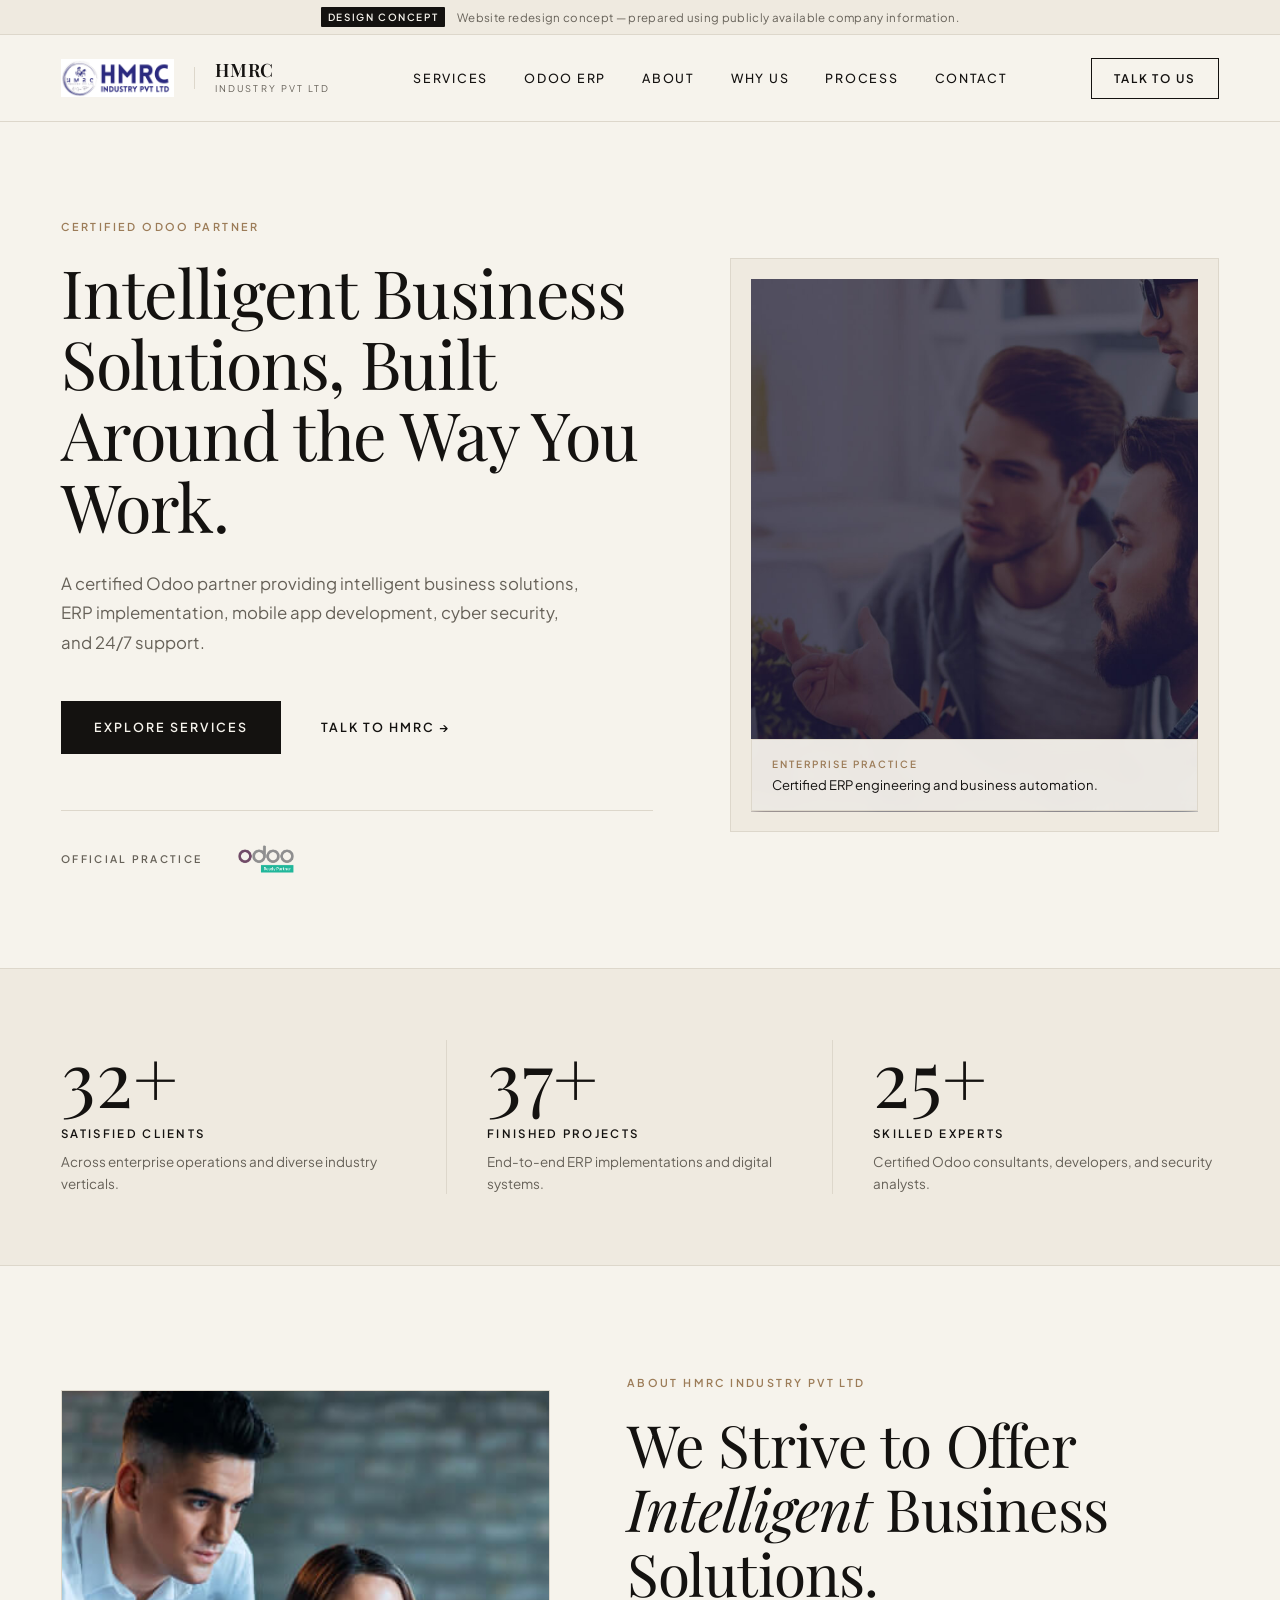
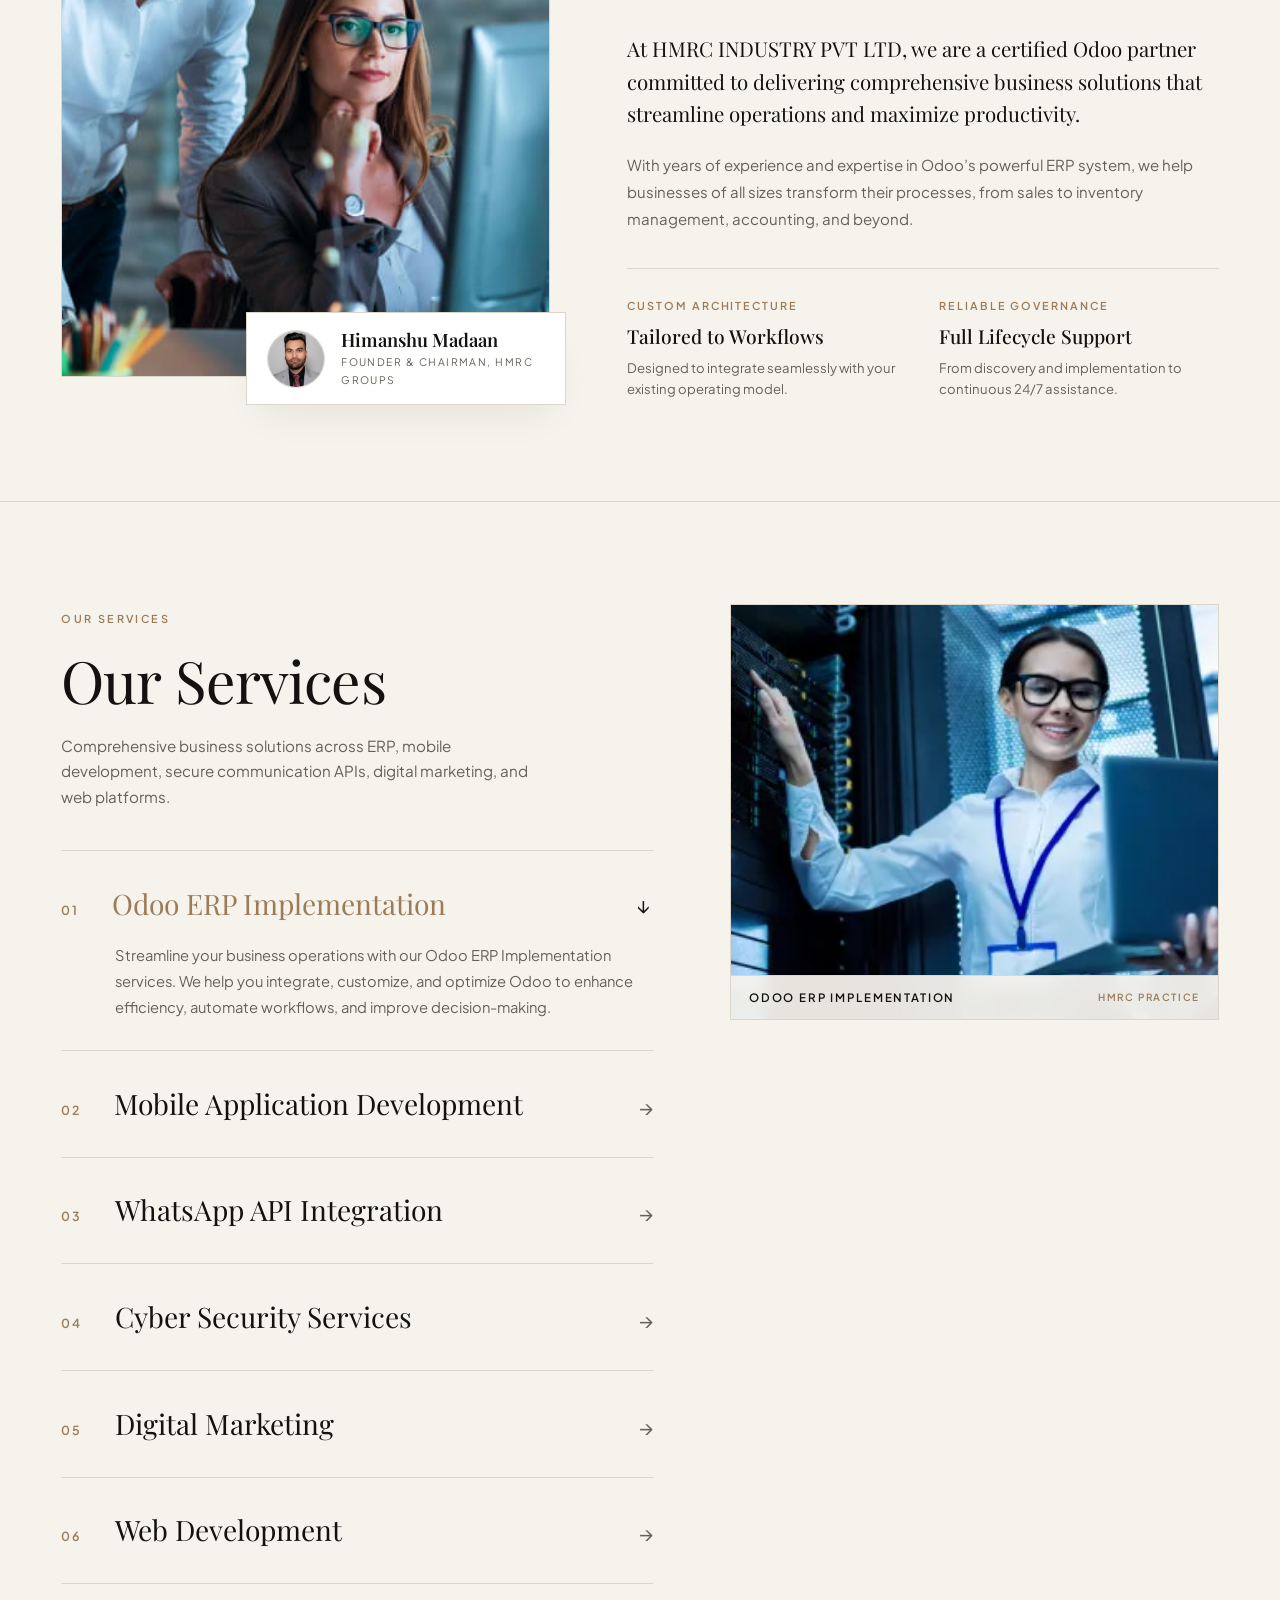
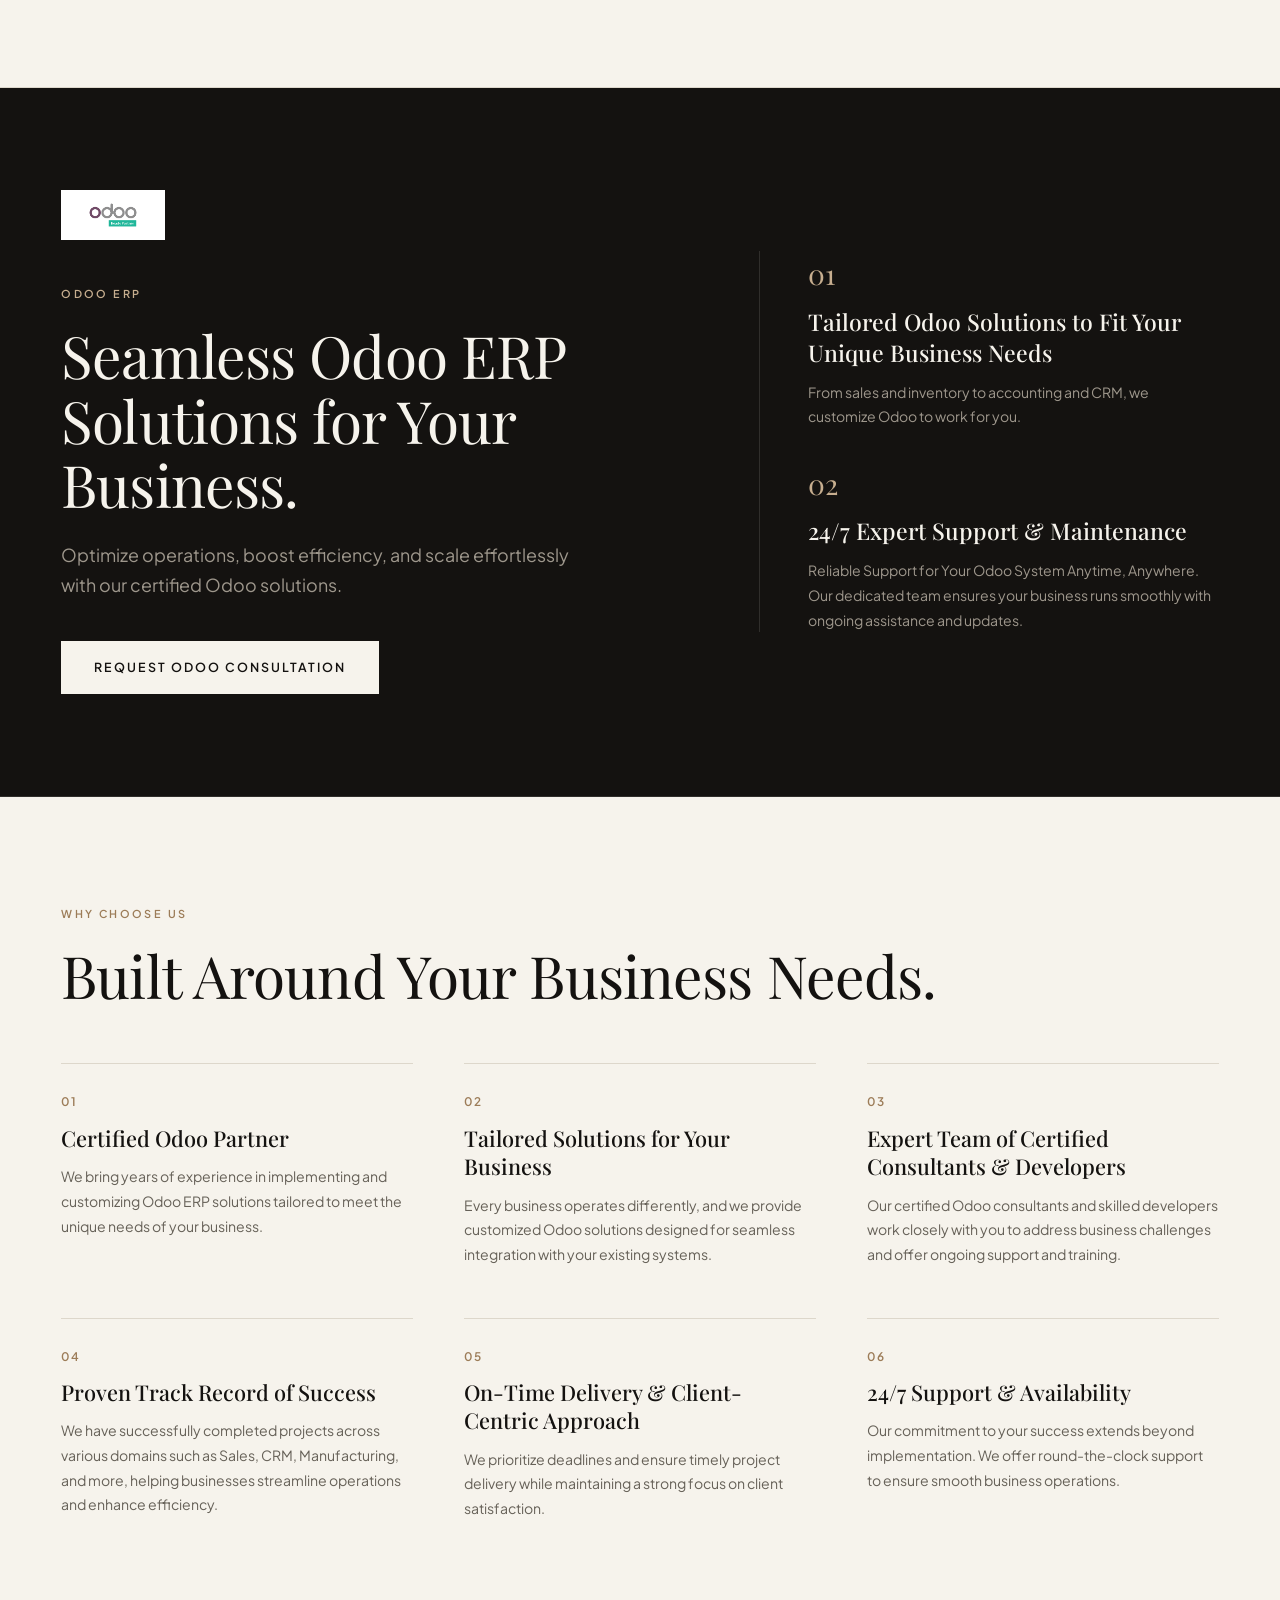
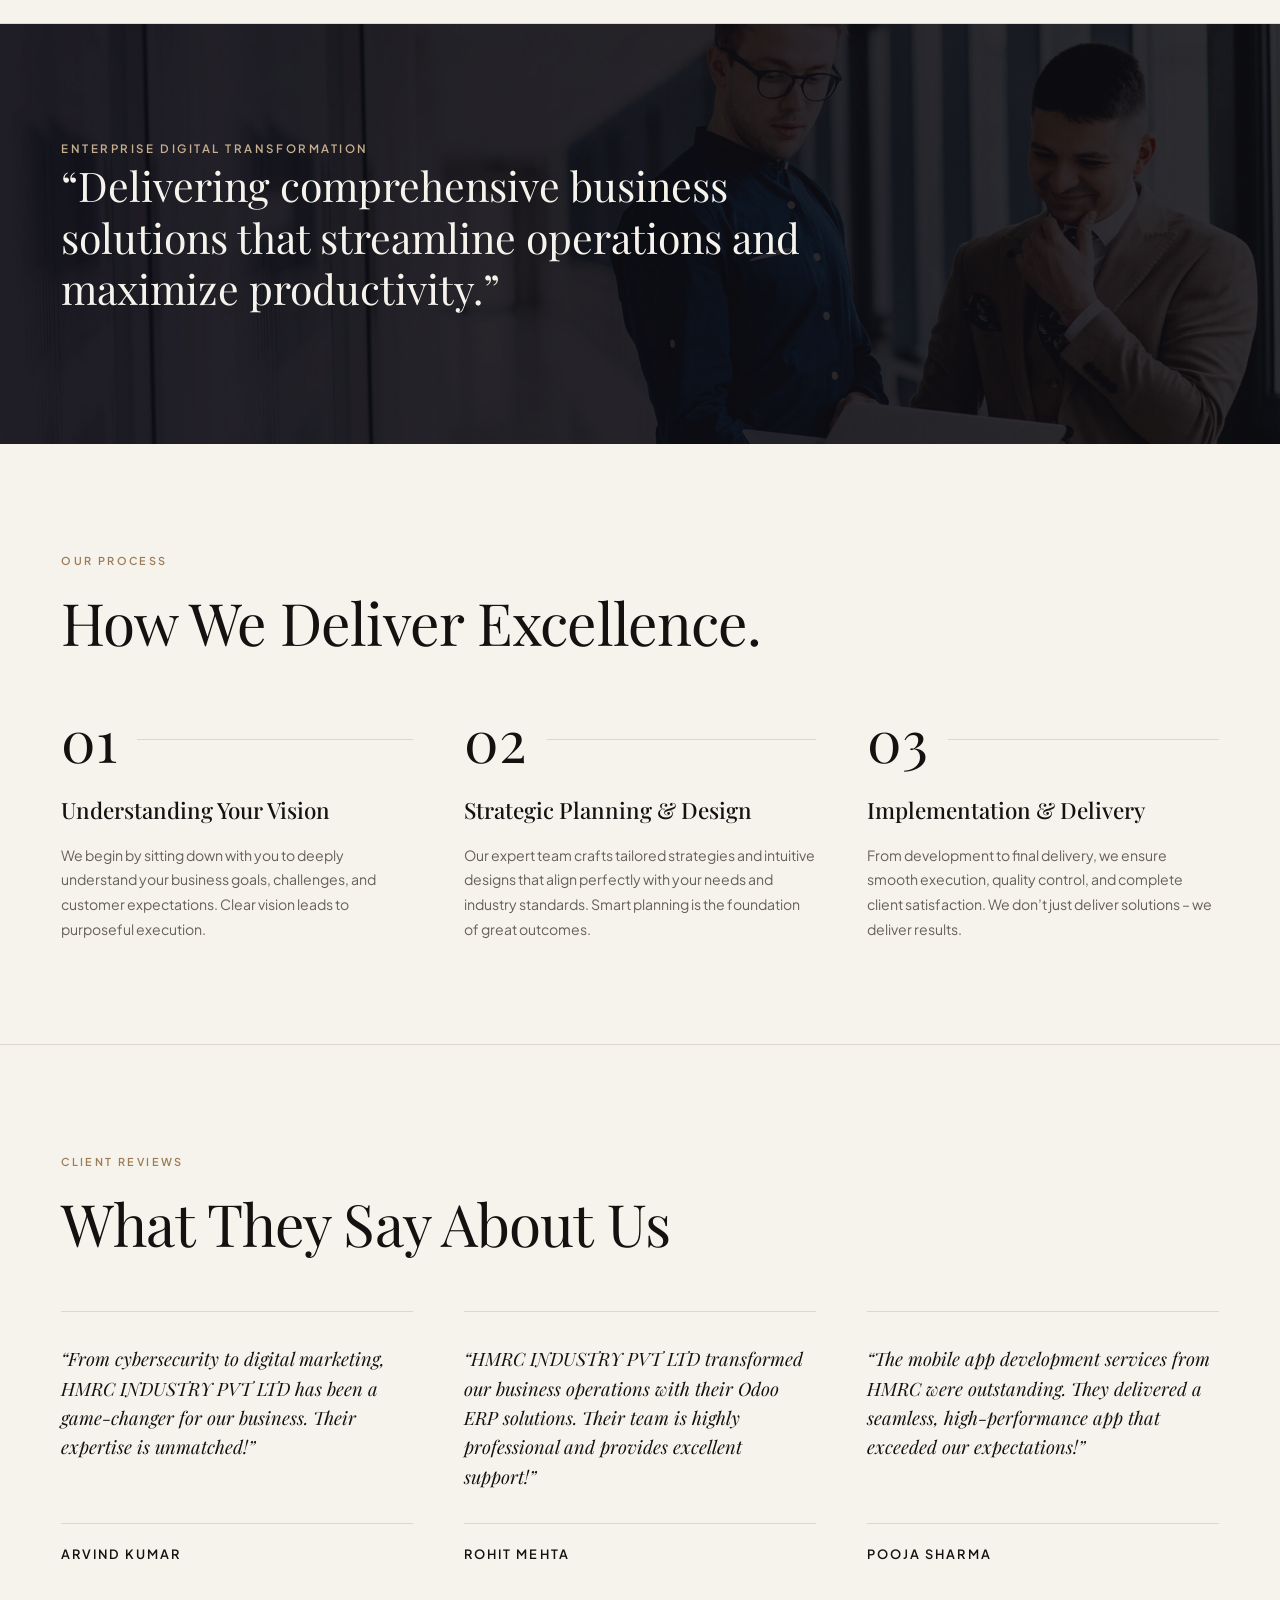
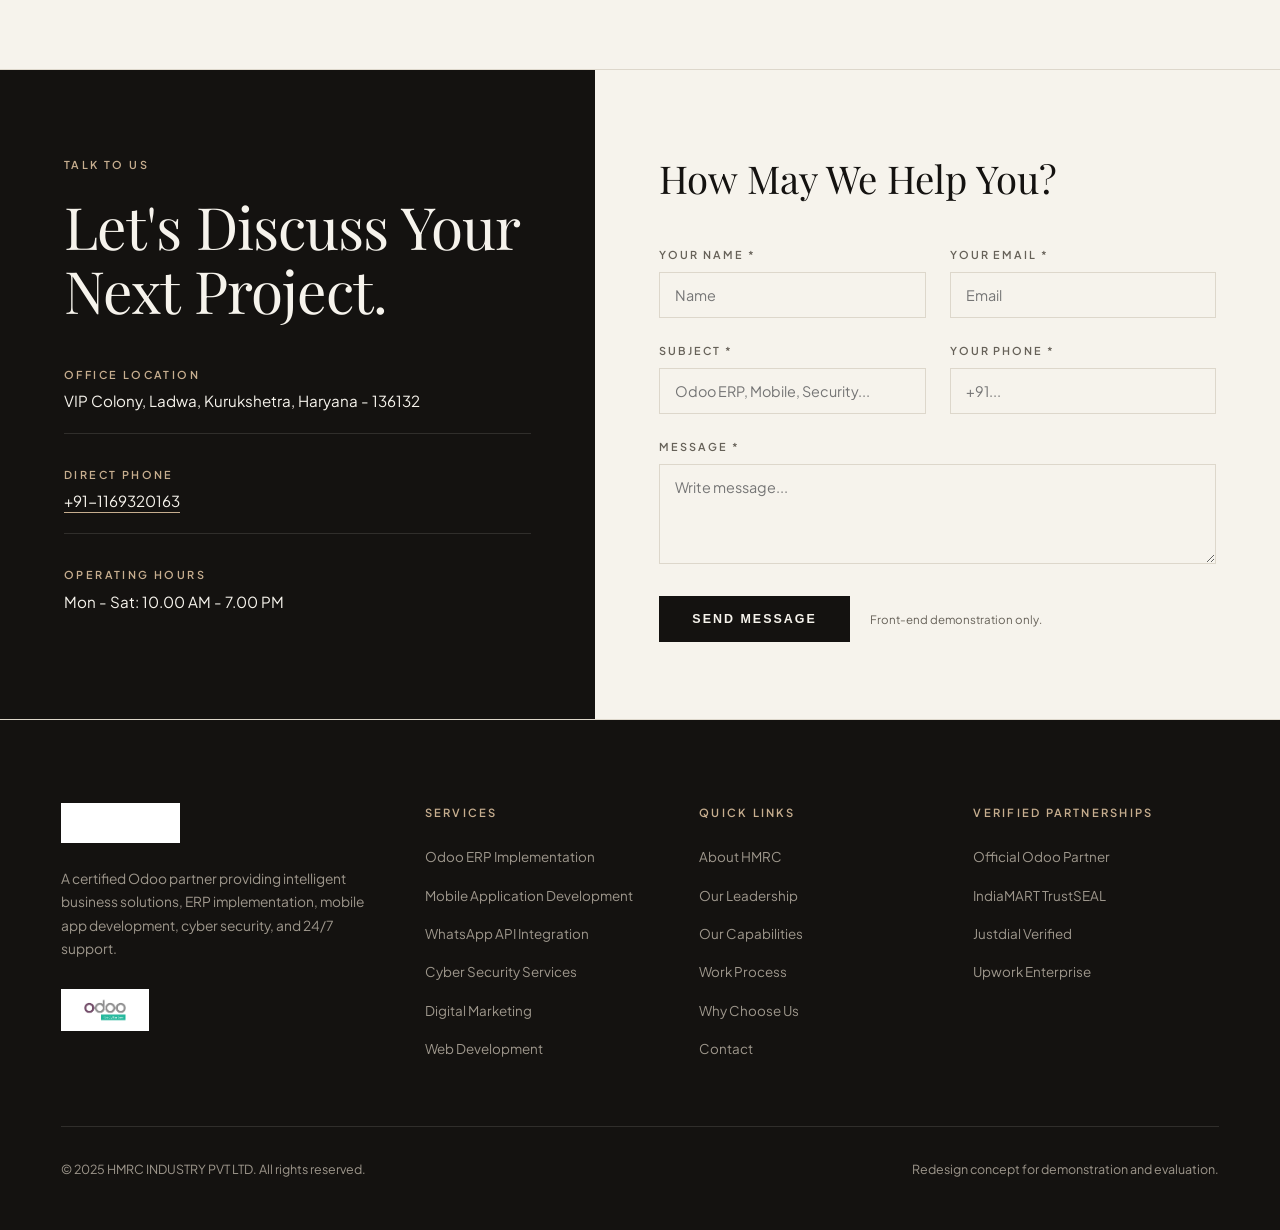
==== commit 71f3706a: "feat(hmrc-industry): faithful 80% reference art-direction translation with dynamic adjacent service " ====
--- a/hmrc-industry/index.html
+++ b/hmrc-industry/index.html
@@ -16,37 +16,37 @@
 <body>
 
   <!-- Top Disclaimer Notice -->
-  <aside class="disclaimer-bar" role="note">
-    <div class="wrapper disclaimer-inner">
-      <span class="badge-tag">Design Concept</span>
+  <aside class="demo-banner" role="note">
+    <div class="site-frame demo-banner-flex">
+      <span class="demo-pill">Design Concept</span>
       <span>Website redesign concept — prepared using publicly available company information.</span>
     </div>
   </aside>
 
-  <!-- Navigation -->
-  <header class="navbar" id="top">
-    <div class="wrapper nav-container">
-      <a href="#top" class="brand-group" aria-label="HMRC Industry Pvt Ltd">
-        <img src="assets/images/logo/HMRC.png" alt="HMRC Logo" class="brand-logo-pic">
+  <!-- 01. Navigation -->
+  <header class="header-nav" id="top">
+    <div class="site-frame nav-row">
+      <a href="#top" class="brand-mark" aria-label="HMRC Industry Pvt Ltd">
+        <img src="assets/images/logo/HMRC.png" alt="HMRC Logo" class="brand-logo-img">
         <div class="brand-sep"></div>
-        <div class="brand-text">
-          <span class="brand-name">HMRC</span>
-          <span class="brand-tagline">INDUSTRY PVT LTD</span>
+        <div class="brand-titles">
+          <span class="brand-name-text">HMRC</span>
+          <span class="brand-sub-text">INDUSTRY PVT LTD</span>
         </div>
       </a>
 
       <nav class="nav-links" id="navLinks" aria-label="Main Navigation">
-        <a href="#services" class="nav-item">Services</a>
-        <a href="#odoo" class="nav-item">Odoo ERP</a>
-        <a href="#about" class="nav-item">About</a>
-        <a href="#why-us" class="nav-item">Why Us</a>
-        <a href="#process" class="nav-item">Process</a>
-        <a href="#contact" class="nav-item">Contact</a>
+        <a href="#services" class="nav-link">Services</a>
+        <a href="#odoo" class="nav-link">Odoo ERP</a>
+        <a href="#about" class="nav-link">About</a>
+        <a href="#why-us" class="nav-link">Why Us</a>
+        <a href="#process" class="nav-link">Process</a>
+        <a href="#contact" class="nav-link">Contact</a>
       </nav>
 
-      <div class="nav-cta-group">
+      <div class="nav-cta-wrap">
         <a href="#contact" class="btn-nav">Talk to Us</a>
-        <button class="mobile-btn" id="mobileToggle" aria-label="Toggle navigation" aria-expanded="false">
+        <button class="mobile-menu-btn" id="mobileToggle" aria-label="Toggle navigation" aria-expanded="false">
           <span></span>
           <span></span>
         </button>
@@ -55,237 +55,240 @@
   </header>
 
   <main>
-    <!-- 01. HERO SECTION (Image-Led Editorial Composition) -->
-    <section class="section hero-sec">
-      <div class="wrapper">
+    <!-- 02. HERO SECTION -->
+    <section class="section hero-section">
+      <div class="site-frame">
         <div class="hero-grid">
           <div class="hero-text-col">
-            <div class="hero-partner-tag">
-              <span class="partner-dot"></span>
-              <span class="partner-tag-text">CERTIFIED ODOO PARTNER</span>
-            </div>
-            <h1 class="hero-h1">
+            <span class="eyebrow">CERTIFIED ODOO PARTNER</span>
+            <h1 class="hero-headline">
               Intelligent Business Solutions, Built Around the Way You Work.
             </h1>
-            <p class="hero-copy">
+            <p class="hero-subcopy">
               A certified Odoo partner providing intelligent business solutions, ERP implementation, mobile app development, cyber security, and 24/7 support.
             </p>
-            <div class="hero-btns">
+            <div class="hero-actions">
               <a href="#services" class="btn btn-primary">Explore Services</a>
-              <a href="#contact" class="btn btn-outline">Talk to HMRC &rarr;</a>
-            </div>
-
-            <div class="hero-odoo-lockup">
-              <span class="odoo-lockup-label">OFFICIAL PRACTICE</span>
-              <img src="assets/images/logo/odoo_ready_partners_rgb.png" alt="Odoo Ready Partner Official Badge" class="odoo-lockup-badge">
-            </div>
-          </div>
-
-          <div class="hero-media-wrapper">
-            <div class="hero-image-frame">
-              <img src="assets/images/banner/banner-image.jpg" alt="HMRC Enterprise Technology & Digital Solutions">
-            </div>
-            <div class="hero-caption-overlay">
-              <span class="hero-caption-tag">ENTERPRISE PRACTICE</span>
-              <p class="hero-caption-text">Certified Odoo implementation and custom business automation.</p>
-            </div>
-          </div>
-        </div>
-      </div>
-    </section>
-
-    <!-- 02. STATS STRIP -->
+              <a href="#contact" class="btn-text-link">Talk to HMRC &rarr;</a>
+            </div>
+
+            <div class="hero-trust-lockup">
+              <span class="lockup-label">OFFICIAL PRACTICE</span>
+              <img src="assets/images/logo/odoo_ready_partners_rgb.png" alt="Odoo Ready Partner Official Badge" class="lockup-badge-img">
+            </div>
+          </div>
+
+          <div class="hero-visual-frame" aria-hidden="true">
+            <div class="hero-img-container">
+              <img src="assets/images/banner/banner-image.jpg" alt="Enterprise Technology">
+            </div>
+            <div class="hero-caption-card">
+              <span class="caption-eyebrow">ENTERPRISE PRACTICE</span>
+              <p class="caption-desc">Certified ERP engineering and business automation.</p>
+            </div>
+          </div>
+        </div>
+      </div>
+    </section>
+
+    <!-- 03. STATS STRIP -->
     <section class="stats-strip">
-      <div class="wrapper">
-        <div class="stats-flex">
-          <div class="stat-item">
-            <div class="stat-number-serif">32+</div>
-            <div class="stat-title-sans">SATISFIED CLIENTS</div>
-            <p class="stat-description">Across enterprise operations and diverse industry verticals.</p>
-          </div>
-
-          <div class="stat-item">
-            <div class="stat-number-serif">37+</div>
-            <div class="stat-title-sans">FINISHED PROJECTS</div>
-            <p class="stat-description">End-to-end ERP implementations and digital systems.</p>
-          </div>
-
-          <div class="stat-item">
-            <div class="stat-number-serif">25+</div>
-            <div class="stat-title-sans">SKILLED EXPERTS</div>
-            <p class="stat-description">Certified Odoo consultants, developers, and security analysts.</p>
-          </div>
-        </div>
-      </div>
-    </section>
-
-    <!-- 03. ABOUT SECTION (Image + Authentic Founder Lockup) -->
-    <section class="section about-sec" id="about">
-      <div class="wrapper">
+      <div class="site-frame">
+        <div class="stats-grid">
+          <div class="stat-unit">
+            <div class="stat-number">32+</div>
+            <div class="stat-label">SATISFIED CLIENTS</div>
+            <p class="stat-info">Across enterprise operations and diverse industry verticals.</p>
+          </div>
+
+          <div class="stat-unit">
+            <div class="stat-number">37+</div>
+            <div class="stat-label">FINISHED PROJECTS</div>
+            <p class="stat-info">End-to-end ERP implementations and digital systems.</p>
+          </div>
+
+          <div class="stat-unit">
+            <div class="stat-number">25+</div>
+            <div class="stat-label">SKILLED EXPERTS</div>
+            <p class="stat-info">Certified Odoo consultants, developers, and security analysts.</p>
+          </div>
+        </div>
+      </div>
+    </section>
+
+    <!-- 04. ABOUT SECTION (Asymmetric Editorial + Authentic Founder Profile) -->
+    <section class="section about-section" id="about">
+      <div class="site-frame">
         <div class="about-grid">
-          <div class="about-visual-side">
-            <div class="about-photo-wrapper">
+          <div class="about-visual-lockup">
+            <div class="about-photo-frame">
               <img src="assets/images/about/about-image1.jpg" alt="HMRC Industry Operations">
             </div>
-            <div class="founder-profile-card">
-              <div class="founder-avatar">
+            <div class="founder-editorial-badge">
+              <div class="founder-round-pic">
                 <img src="assets/images/team/0001new.jpg" alt="Himanshu Madaan">
               </div>
-              <div class="founder-info">
-                <h4 class="name">Himanshu Madaan</h4>
-                <span class="title">Founder &amp; Chairman, HMRC Groups</span>
-              </div>
-            </div>
-          </div>
-
-          <div class="about-text-side">
+              <div class="founder-meta-box">
+                <h4 class="founder-name">Himanshu Madaan</h4>
+                <span class="founder-title">Founder &amp; Chairman, HMRC Groups</span>
+              </div>
+            </div>
+          </div>
+
+          <div class="about-content-col">
             <span class="eyebrow">ABOUT HMRC INDUSTRY PVT LTD</span>
-            <h2 class="heading-serif">
+            <h2 class="heading-editorial">
               We Strive to Offer <em>Intelligent</em> Business Solutions.
             </h2>
-            <p class="about-lead-text">
+            <p class="about-lead-quote">
               At HMRC INDUSTRY PVT LTD, we are a certified Odoo partner committed to delivering comprehensive business solutions that streamline operations and maximize productivity.
             </p>
-            <p class="about-body-text">
+            <p class="about-desc-copy">
               With years of experience and expertise in Odoo’s powerful ERP system, we help businesses of all sizes transform their processes, from sales to inventory management, accounting, and beyond.
             </p>
 
-            <div class="about-pillars-row">
+            <div class="about-points-row">
               <div>
-                <div class="about-pillar-tag">CUSTOM ARCHITECTURE</div>
-                <h5 class="about-pillar-heading">Tailored to Workflows</h5>
-                <p class="about-pillar-desc">Designed to integrate seamlessly with your existing operating model.</p>
+                <div class="point-tag">CUSTOM ARCHITECTURE</div>
+                <h5 class="point-title">Tailored to Workflows</h5>
+                <p class="point-text">Designed to integrate seamlessly with your existing operating model.</p>
               </div>
               <div>
-                <div class="about-pillar-tag">RELIABLE GOVERNANCE</div>
-                <h5 class="about-pillar-heading">Full Lifecycle Support</h5>
-                <p class="about-pillar-desc">From discovery and implementation to continuous 24/7 assistance.</p>
-              </div>
-            </div>
-          </div>
-        </div>
-      </div>
-    </section>
-
-    <!-- 04. SERVICES (Interactive List + Image Preview) -->
-    <section class="section services-sec" id="services">
-      <div class="wrapper">
-        <div class="services-interactive-grid">
-          <div class="services-left-col">
-            <span class="eyebrow">OUR SERVICES</span>
-            <h2 class="heading-serif">Technology that works around your business.</h2>
-            <p class="services-subhead">
-              Comprehensive business solutions across ERP, mobile development, secure communication APIs, digital marketing, and web platforms.
-            </p>
-
-            <!-- Dynamic Service Visual Preview Frame -->
-            <div class="service-preview-box">
-              <img src="assets/images/service/service-image1.webp" alt="Service Preview" id="servicePreviewImg" class="service-preview-img">
-              <span id="servicePreviewLabel" class="service-preview-label">01 / Odoo ERP Implementation</span>
-            </div>
-          </div>
-
-          <div class="services-right-col">
-            <div class="service-list-rows">
+                <div class="point-tag">RELIABLE GOVERNANCE</div>
+                <h5 class="point-title">Full Lifecycle Support</h5>
+                <p class="point-text">From discovery and implementation to continuous 24/7 assistance.</p>
+              </div>
+            </div>
+          </div>
+        </div>
+      </div>
+    </section>
+
+    <!-- 05. SERVICES: WHAT WE DO BEST (Numbered List + Large Changing Image) -->
+    <section class="section services-section" id="services">
+      <div class="site-frame">
+        <div class="services-editorial-layout">
+          <!-- Left: Numbered Services -->
+          <div class="services-left-content">
+            <div class="services-header-box">
+              <span class="eyebrow">OUR SERVICES</span>
+              <h2 class="heading-editorial">Our Services</h2>
+              <p class="services-side-desc">
+                Comprehensive business solutions across ERP, mobile development, secure communication APIs, digital marketing, and web platforms.
+              </p>
+            </div>
+
+            <div class="services-numbered-list">
               <!-- 01 -->
-              <article class="service-item-row active" data-img="assets/images/service/service-image1.webp" data-label="01 / Odoo ERP Implementation" tabindex="0">
-                <div class="service-row-main">
-                  <div class="service-title-wrap">
-                    <span class="service-idx">01</span>
-                    <h3 class="service-name">Odoo ERP Implementation</h3>
+              <article class="service-row-item active" data-img="assets/images/service/service-image1.webp" data-title="Odoo ERP Implementation" tabindex="0">
+                <div class="service-row-header">
+                  <div class="service-meta-group">
+                    <span class="service-index-num">01</span>
+                    <h3 class="service-title-text">Odoo ERP Implementation</h3>
                   </div>
-                  <span class="service-arrow" aria-hidden="true">&rarr;</span>
-                </div>
-                <div class="service-details">
+                  <span class="service-arrow-glyph" aria-hidden="true">&rarr;</span>
+                </div>
+                <div class="service-row-body">
                   <p>Streamline your business operations with our Odoo ERP Implementation services. We help you integrate, customize, and optimize Odoo to enhance efficiency, automate workflows, and improve decision-making.</p>
                 </div>
               </article>
 
               <!-- 02 -->
-              <article class="service-item-row" data-img="assets/images/service/service-image2.webp" data-label="02 / Mobile Application Development" tabindex="0">
-                <div class="service-row-main">
-                  <div class="service-title-wrap">
-                    <span class="service-idx">02</span>
-                    <h3 class="service-name">Mobile Application Development</h3>
+              <article class="service-row-item" data-img="assets/images/service/service-image2.webp" data-title="Mobile Application Development" tabindex="0">
+                <div class="service-row-header">
+                  <div class="service-meta-group">
+                    <span class="service-index-num">02</span>
+                    <h3 class="service-title-text">Mobile Application Development</h3>
                   </div>
-                  <span class="service-arrow" aria-hidden="true">&rarr;</span>
-                </div>
-                <div class="service-details">
+                  <span class="service-arrow-glyph" aria-hidden="true">&rarr;</span>
+                </div>
+                <div class="service-row-body">
                   <p>Transform your ideas into reality with our Mobile App Development services. We build user-friendly, high-performance apps for Android and iOS, tailored to your business needs.</p>
                 </div>
               </article>
 
               <!-- 03 -->
-              <article class="service-item-row" data-img="assets/images/service/service-image3.webp" data-label="03 / WhatsApp API Integration" tabindex="0">
-                <div class="service-row-main">
-                  <div class="service-title-wrap">
-                    <span class="service-idx">03</span>
-                    <h3 class="service-name">WhatsApp API Integration</h3>
+              <article class="service-row-item" data-img="assets/images/service/service-image3.webp" data-title="WhatsApp API Integration" tabindex="0">
+                <div class="service-row-header">
+                  <div class="service-meta-group">
+                    <span class="service-index-num">03</span>
+                    <h3 class="service-title-text">WhatsApp API Integration</h3>
                   </div>
-                  <span class="service-arrow" aria-hidden="true">&rarr;</span>
-                </div>
-                <div class="service-details">
+                  <span class="service-arrow-glyph" aria-hidden="true">&rarr;</span>
+                </div>
+                <div class="service-row-body">
                   <p>Enhance customer engagement with WhatsApp API Integration. Automate messages, send notifications, and provide seamless customer support through the world's most popular messaging platform.</p>
                 </div>
               </article>
 
               <!-- 04 -->
-              <article class="service-item-row" data-img="assets/images/service/service-image4.webp" data-label="04 / Cyber Security Services" tabindex="0">
-                <div class="service-row-main">
-                  <div class="service-title-wrap">
-                    <span class="service-idx">04</span>
-                    <h3 class="service-name">Cyber Security Services</h3>
+              <article class="service-row-item" data-img="assets/images/service/service-image4.webp" data-title="Cyber Security Services" tabindex="0">
+                <div class="service-row-header">
+                  <div class="service-meta-group">
+                    <span class="service-index-num">04</span>
+                    <h3 class="service-title-text">Cyber Security Services</h3>
                   </div>
-                  <span class="service-arrow" aria-hidden="true">&rarr;</span>
-                </div>
-                <div class="service-details">
+                  <span class="service-arrow-glyph" aria-hidden="true">&rarr;</span>
+                </div>
+                <div class="service-row-body">
                   <p>Protect your business from cyber threats with our Cyber Security Solutions. We offer vulnerability assessments, penetration testing, and robust security implementations to safeguard your digital assets.</p>
                 </div>
               </article>
 
               <!-- 05 -->
-              <article class="service-item-row" data-img="assets/images/service/service-image5.webp" data-label="05 / Digital Marketing" tabindex="0">
-                <div class="service-row-main">
-                  <div class="service-title-wrap">
-                    <span class="service-idx">05</span>
-                    <h3 class="service-name">Digital Marketing</h3>
+              <article class="service-row-item" data-img="assets/images/service/service-image5.webp" data-title="Digital Marketing" tabindex="0">
+                <div class="service-row-header">
+                  <div class="service-meta-group">
+                    <span class="service-index-num">05</span>
+                    <h3 class="service-title-text">Digital Marketing</h3>
                   </div>
-                  <span class="service-arrow" aria-hidden="true">&rarr;</span>
-                </div>
-                <div class="service-details">
+                  <span class="service-arrow-glyph" aria-hidden="true">&rarr;</span>
+                </div>
+                <div class="service-row-body">
                   <p>Boost your online presence with our Digital Marketing Services. From SEO, social media marketing, and PPC to content marketing, we help your brand grow and reach the right audience effectively.</p>
                 </div>
               </article>
 
               <!-- 06 -->
-              <article class="service-item-row" data-img="assets/images/service/service-image6.webp" data-label="06 / Web Development" tabindex="0">
-                <div class="service-row-main">
-                  <div class="service-title-wrap">
-                    <span class="service-idx">06</span>
-                    <h3 class="service-name">Web Development</h3>
+              <article class="service-row-item" data-img="assets/images/service/service-image6.webp" data-title="Web Development" tabindex="0">
+                <div class="service-row-header">
+                  <div class="service-meta-group">
+                    <span class="service-index-num">06</span>
+                    <h3 class="service-title-text">Web Development</h3>
                   </div>
-                  <span class="service-arrow" aria-hidden="true">&rarr;</span>
-                </div>
-                <div class="service-details">
+                  <span class="service-arrow-glyph" aria-hidden="true">&rarr;</span>
+                </div>
+                <div class="service-row-body">
                   <p>Build fast, responsive, and scalable websites with our Web Development services. We specialize in custom web design, e-commerce development, and CMS solutions to help your business stand out online.</p>
                 </div>
               </article>
             </div>
           </div>
-        </div>
-      </div>
-    </section>
-
-    <!-- 05. VISUAL SERVICE FEATURE (Odoo Spotlight ~12% Dark Accent) -->
+
+          <!-- Right: Large Adjacent Dynamic Visual -->
+          <div class="services-sticky-image-col">
+            <div class="service-large-image-frame">
+              <img src="assets/images/service/service-image1.webp" alt="Service Showcase" id="serviceHeroImg" class="service-hero-img">
+              <div class="service-image-caption-bar">
+                <span class="caption-service-title" id="serviceHeroTitle">Odoo ERP Implementation</span>
+                <span class="caption-badge-tag">HMRC PRACTICE</span>
+              </div>
+            </div>
+          </div>
+        </div>
+      </div>
+    </section>
+
+    <!-- 06. DARK STATEMENT SECTION: ODOO PRACTICE (~15% Dark Accent) -->
     <section class="section odoo-dark-section" id="odoo">
-      <div class="wrapper">
+      <div class="site-frame">
         <div class="odoo-grid-2col">
           <div>
             <div class="odoo-badge-wrap">
-              <img src="assets/images/logo/odoo_ready_partners_rgb.png" alt="Official Odoo Ready Partner" class="odoo-badge-white">
-            </div>
-            <span class="eyebrow eyebrow-light">ODOO ERP EXPERTISE</span>
-            <h2 class="heading-serif heading-serif-light">
+              <img src="assets/images/logo/odoo_ready_partners_rgb.png" alt="Official Odoo Ready Partner" class="odoo-badge-img-box">
+            </div>
+            <span class="eyebrow eyebrow-light">ODOO ERP</span>
+            <h2 class="heading-editorial heading-editorial-light">
               Seamless Odoo ERP Solutions for Your Business.
             </h2>
             <p class="odoo-statement-text">
@@ -294,28 +297,28 @@
             <a href="#contact" class="btn btn-light">Request Odoo Consultation</a>
           </div>
 
-          <div class="odoo-pillars-col">
-            <div class="odoo-pillar-unit">
-              <span class="odoo-pillar-idx">01</span>
-              <h4 class="odoo-pillar-title">Tailored Odoo Solutions to Fit Your Unique Business Needs</h4>
-              <p class="odoo-pillar-p">From sales and inventory to accounting and CRM, we customize Odoo to work for you.</p>
-            </div>
-
-            <div class="odoo-pillar-unit">
-              <span class="odoo-pillar-idx">02</span>
-              <h4 class="odoo-pillar-title">24/7 Expert Support &amp; Maintenance</h4>
-              <p class="odoo-pillar-p">Reliable Support for Your Odoo System Anytime, Anywhere. Our dedicated team ensures your business runs smoothly with ongoing assistance and updates.</p>
-            </div>
-          </div>
-        </div>
-      </div>
-    </section>
-
-    <!-- 06. WHY CHOOSE US (Refined Editorial Grid) -->
-    <section class="section why-sec" id="why-us">
-      <div class="wrapper">
+          <div class="odoo-pillars-stack">
+            <div class="odoo-pillar-block">
+              <span class="pillar-index">01</span>
+              <h4 class="pillar-title">Tailored Odoo Solutions to Fit Your Unique Business Needs</h4>
+              <p class="pillar-desc">From sales and inventory to accounting and CRM, we customize Odoo to work for you.</p>
+            </div>
+
+            <div class="odoo-pillar-block">
+              <span class="pillar-index">02</span>
+              <h4 class="pillar-title">24/7 Expert Support &amp; Maintenance</h4>
+              <p class="pillar-desc">Reliable Support for Your Odoo System Anytime, Anywhere. Our dedicated team ensures your business runs smoothly with ongoing assistance and updates.</p>
+            </div>
+          </div>
+        </div>
+      </div>
+    </section>
+
+    <!-- 07. WHY CHOOSE US (Hairline Rule Grid) -->
+    <section class="section why-section" id="why-us">
+      <div class="site-frame">
         <span class="eyebrow">WHY CHOOSE US</span>
-        <h2 class="heading-serif">Built Around Your Business Needs.</h2>
+        <h2 class="heading-editorial">Built Around Your Business Needs.</h2>
 
         <div class="why-grid-layout">
           <div class="why-cell">
@@ -357,55 +360,55 @@
       </div>
     </section>
 
-    <!-- 07. BRAND IMAGE BREAK -->
+    <!-- 08. LARGE IMAGE / BRAND BREAK -->
     <section class="brand-image-break">
-      <img src="assets/images/banner/banner-image2.jpg" alt="Enterprise Architecture" class="brand-break-bg">
-      <div class="wrapper">
-        <div class="brand-break-content">
-          <span class="brand-break-sub">ENTERPRISE DIGITAL TRANSFORMATION</span>
-          <h3 class="brand-break-quote">
+      <img src="assets/images/banner/banner-image2.jpg" alt="Enterprise Architecture" class="brand-break-bg-img">
+      <div class="site-frame">
+        <div class="brand-break-inner">
+          <span class="brand-break-tag">ENTERPRISE DIGITAL TRANSFORMATION</span>
+          <h3 class="brand-break-statement">
             “Delivering comprehensive business solutions that streamline operations and maximize productivity.”
           </h3>
         </div>
       </div>
     </section>
 
-    <!-- 08. PROCESS (3-Step Connected Flow) -->
-    <section class="section process-sec" id="process">
-      <div class="wrapper">
-        <span class="eyebrow">WORK PROCESS</span>
-        <h2 class="heading-serif">Our Process to Deliver Excellence.</h2>
-
-        <div class="process-flow-row">
-          <div class="process-step-node">
-            <div class="process-step-header">
-              <span class="process-step-num">01</span>
-              <div class="process-step-line"></div>
-            </div>
-            <h4 class="process-step-title">Understanding Your Vision</h4>
-            <p class="process-step-desc">
+    <!-- 09. PROCESS (METHODOLOGY SECTION) -->
+    <section class="section process-section" id="process">
+      <div class="site-frame">
+        <span class="eyebrow">OUR PROCESS</span>
+        <h2 class="heading-editorial">How We Deliver Excellence.</h2>
+
+        <div class="process-steps-row">
+          <div class="process-step-col">
+            <div class="step-num-bar">
+              <span class="step-num-serif">01</span>
+              <div class="step-bar-line"></div>
+            </div>
+            <h4 class="step-title">Understanding Your Vision</h4>
+            <p class="step-desc">
               We begin by sitting down with you to deeply understand your business goals, challenges, and customer expectations. Clear vision leads to purposeful execution.
             </p>
           </div>
 
-          <div class="process-step-node">
-            <div class="process-step-header">
-              <span class="process-step-num">02</span>
-              <div class="process-step-line"></div>
-            </div>
-            <h4 class="process-step-title">Strategic Planning &amp; Design</h4>
-            <p class="process-step-desc">
+          <div class="process-step-col">
+            <div class="step-num-bar">
+              <span class="step-num-serif">02</span>
+              <div class="step-bar-line"></div>
+            </div>
+            <h4 class="step-title">Strategic Planning &amp; Design</h4>
+            <p class="step-desc">
               Our expert team crafts tailored strategies and intuitive designs that align perfectly with your needs and industry standards. Smart planning is the foundation of great outcomes.
             </p>
           </div>
 
-          <div class="process-step-node">
-            <div class="process-step-header">
-              <span class="process-step-num">03</span>
-              <div class="process-step-line"></div>
-            </div>
-            <h4 class="process-step-title">Implementation &amp; Delivery</h4>
-            <p class="process-step-desc">
+          <div class="process-step-col">
+            <div class="step-num-bar">
+              <span class="step-num-serif">03</span>
+              <div class="step-bar-line"></div>
+            </div>
+            <h4 class="step-title">Implementation &amp; Delivery</h4>
+            <p class="step-desc">
               From development to final delivery, we ensure smooth execution, quality control, and complete client satisfaction. We don’t just deliver solutions – we deliver results.
             </p>
           </div>
@@ -413,131 +416,130 @@
       </div>
     </section>
 
-    <!-- 09. TESTIMONIALS (Spacious Editorial Quotes) -->
-    <section class="section testimonials-sec">
-      <div class="wrapper">
+    <!-- 10. TESTIMONIALS (Spacious Editorial Three-Column) -->
+    <section class="section testimonials-section">
+      <div class="site-frame">
         <span class="eyebrow">CLIENT REVIEWS</span>
-        <h2 class="heading-serif">What They Say About Us</h2>
+        <h2 class="heading-editorial">What They Say About Us</h2>
 
         <div class="testimonials-row">
-          <div class="testimonial-entry">
-            <p class="testimonial-body">
+          <div class="testimonial-block">
+            <p class="testimonial-quote">
               “From cybersecurity to digital marketing, HMRC INDUSTRY PVT LTD has been a game-changer for our business. Their expertise is unmatched!”
             </p>
-            <div class="testimonial-author-line">
-              <span class="author-name">Arvind Kumar</span>
-            </div>
-          </div>
-
-          <div class="testimonial-entry">
-            <p class="testimonial-body">
+            <div class="testimonial-author-meta">
+              <span class="author-name-text">Arvind Kumar</span>
+            </div>
+          </div>
+
+          <div class="testimonial-block">
+            <p class="testimonial-quote">
               “HMRC INDUSTRY PVT LTD transformed our business operations with their Odoo ERP solutions. Their team is highly professional and provides excellent support!”
             </p>
-            <div class="testimonial-author-line">
-              <span class="author-name">Rohit Mehta</span>
-            </div>
-          </div>
-
-          <div class="testimonial-entry">
-            <p class="testimonial-body">
+            <div class="testimonial-author-meta">
+              <span class="author-name-text">Rohit Mehta</span>
+            </div>
+          </div>
+
+          <div class="testimonial-block">
+            <p class="testimonial-quote">
               “The mobile app development services from HMRC were outstanding. They delivered a seamless, high-performance app that exceeded our expectations!”
             </p>
-            <div class="testimonial-author-line">
-              <span class="author-name">Pooja Sharma</span>
-            </div>
-          </div>
-        </div>
-      </div>
-    </section>
-
-    <!-- 10. CONTACT SECTION (Light, Clear, Trustworthy) -->
-    <section class="section contact-section" id="contact">
-      <div class="wrapper">
-        <div class="contact-layout">
-          <div>
-            <span class="eyebrow">TALK TO US</span>
-            <h2 class="heading-serif">How May We Help You?</h2>
-            <p class="contact-intro-text">
-              Whether you are planning an Odoo ERP migration, building a custom mobile application, or require robust cybersecurity protection, our experts are ready to assist.
-            </p>
-
-            <div class="contact-details-stack">
-              <div class="contact-detail-box">
-                <span class="contact-box-label">OFFICE LOCATION</span>
-                <p class="contact-box-val">VIP Colony, Ladwa, Kurukshetra, Haryana - 136132</p>
-              </div>
-
-              <div class="contact-detail-box">
-                <span class="contact-box-label">DIRECT PHONE</span>
-                <p class="contact-box-val">
-                  <a href="tel:+911169320163" class="phone-link">+91-1169320163</a>
-                </p>
-              </div>
-
-              <div class="contact-detail-box">
-                <span class="contact-box-label">BUSINESS HOURS</span>
-                <p class="contact-box-val">Mon - Sat: 10.00 AM - 7.00 PM</p>
-              </div>
-            </div>
-          </div>
-
-          <div class="contact-form-card">
-            <form class="form-grid-wrap" id="contactForm">
-              <div class="form-row-2">
-                <div class="form-field">
-                  <label for="userName" class="field-label">YOUR NAME *</label>
-                  <input type="text" id="userName" name="userName" class="form-input" placeholder="Your name" required>
-                </div>
-                <div class="form-field">
-                  <label for="userEmail" class="field-label">YOUR EMAIL *</label>
-                  <input type="email" id="userEmail" name="userEmail" class="form-input" placeholder="name@company.com" required>
-                </div>
-              </div>
-
-              <div class="form-row-2">
-                <div class="form-field">
-                  <label for="userSubject" class="field-label">SUBJECT *</label>
-                  <input type="text" id="userSubject" name="userSubject" class="form-input" placeholder="Odoo ERP, Mobile, Security..." required>
-                </div>
-                <div class="form-field">
-                  <label for="userPhone" class="field-label">YOUR PHONE *</label>
-                  <input type="tel" id="userPhone" name="userPhone" class="form-input" placeholder="+91..." required>
-                </div>
-              </div>
-
-              <div class="form-field">
-                <label for="userMessage" class="field-label">MESSAGE *</label>
-                <textarea id="userMessage" name="userMessage" class="form-textarea" rows="4" placeholder="Write message..." required></textarea>
-              </div>
-
-              <div class="form-submit-row">
-                <button type="submit" class="btn btn-primary">Send Message</button>
-                <span class="form-note">Front-end demonstration only.</span>
-              </div>
-            </form>
-          </div>
+            <div class="testimonial-author-meta">
+              <span class="author-name-text">Pooja Sharma</span>
+            </div>
+          </div>
+        </div>
+      </div>
+    </section>
+
+    <!-- 11. SPLIT CONTACT SECTION (Obsidian Left + Warm Ivory Right) -->
+    <section class="contact-split-wrap" id="contact">
+      <div class="contact-split-grid">
+        <div class="contact-col-dark">
+          <span class="eyebrow eyebrow-light">TALK TO US</span>
+          <h2 class="heading-editorial contact-dark-heading">Let's Discuss Your Next Project.</h2>
+
+          <div class="contact-items-stack">
+            <div class="contact-entry">
+              <span class="entry-label">OFFICE LOCATION</span>
+              <p class="entry-val">VIP Colony, Ladwa, Kurukshetra, Haryana - 136132</p>
+            </div>
+
+            <div class="contact-entry">
+              <span class="entry-label">DIRECT PHONE</span>
+              <p class="entry-val">
+                <a href="tel:+911169320163" class="phone-link-styled">+91-1169320163</a>
+              </p>
+            </div>
+
+            <div class="contact-entry">
+              <span class="entry-label">OPERATING HOURS</span>
+              <p class="entry-val">Mon - Sat: 10.00 AM - 7.00 PM</p>
+            </div>
+          </div>
+        </div>
+
+        <div class="contact-col-light">
+          <h3 class="contact-form-title">How May We Help You?</h3>
+
+          <form class="editorial-form-grid" id="contactForm">
+            <div class="form-2col-row">
+              <div class="input-block">
+                <label for="userName" class="input-label">YOUR NAME *</label>
+                <input type="text" id="userName" name="userName" class="input-field" placeholder="Name" required>
+              </div>
+              <div class="input-block">
+                <label for="userEmail" class="input-label">YOUR EMAIL *</label>
+                <input type="email" id="userEmail" name="userEmail" class="input-field" placeholder="Email" required>
+              </div>
+            </div>
+
+            <div class="form-2col-row">
+              <div class="input-block">
+                <label for="userSubject" class="input-label">SUBJECT *</label>
+                <input type="text" id="userSubject" name="userSubject" class="input-field" placeholder="Odoo ERP, Mobile, Security..." required>
+              </div>
+              <div class="input-block">
+                <label for="userPhone" class="input-label">YOUR PHONE *</label>
+                <input type="tel" id="userPhone" name="userPhone" class="input-field" placeholder="+91..." required>
+              </div>
+            </div>
+
+            <div class="input-block">
+              <label for="userMessage" class="input-label">MESSAGE *</label>
+              <textarea id="userMessage" name="userMessage" class="textarea-field" rows="4" placeholder="Write message..." required></textarea>
+            </div>
+
+            <div class="form-btn-row">
+              <button type="submit" class="btn btn-primary">Send Message</button>
+              <span class="demo-form-note">Front-end demonstration only.</span>
+            </div>
+          </form>
         </div>
       </div>
     </section>
   </main>
 
-  <!-- 11. FOOTER -->
-  <footer class="footer-sec">
-    <div class="wrapper">
-      <div class="footer-grid-top">
+  <!-- 12. MINIMAL REFINED FOOTER -->
+  <footer class="site-footer-obsidian">
+    <div class="site-frame">
+      <div class="footer-top-columns">
         <div>
-          <img src="assets/images/logo/HMRC.png" alt="HMRC Logo" class="footer-logo-pic">
-          <p class="footer-summary">
+          <div class="footer-logo-wrap">
+            <img src="assets/images/logo/HMRC.png" alt="HMRC Logo" class="footer-logo-img">
+          </div>
+          <p class="footer-lead-text">
             A certified Odoo partner providing intelligent business solutions, ERP implementation, mobile app development, cyber security, and 24/7 support.
           </p>
-          <div class="footer-odoo-badge">
+          <div class="footer-odoo-lockup">
             <img src="assets/images/logo/odoo_ready_partners_rgb.png" alt="Odoo Ready Partner">
           </div>
         </div>
 
         <div>
-          <h5 class="footer-col-title">SERVICES</h5>
-          <ul class="footer-links-list">
+          <h5 class="footer-col-header">SERVICES</h5>
+          <ul class="footer-link-stack">
             <li><a href="#services">Odoo ERP Implementation</a></li>
             <li><a href="#services">Mobile Application Development</a></li>
             <li><a href="#services">WhatsApp API Integration</a></li>
@@ -548,29 +550,29 @@
         </div>
 
         <div>
-          <h5 class="footer-col-title">QUICK LINKS</h5>
-          <ul class="footer-links-list">
+          <h5 class="footer-col-header">QUICK LINKS</h5>
+          <ul class="footer-link-stack">
             <li><a href="#about">About HMRC</a></li>
             <li><a href="#about">Our Leadership</a></li>
             <li><a href="#services">Our Capabilities</a></li>
+            <li><a href="#process">Work Process</a></li>
             <li><a href="#why-us">Why Choose Us</a></li>
-            <li><a href="#process">Work Process</a></li>
             <li><a href="#contact">Contact</a></li>
           </ul>
         </div>
 
         <div>
-          <h5 class="footer-col-title">VERIFIED PARTNERSHIPS</h5>
-          <ul class="footer-links-list">
-            <li><span class="footer-static-text">Official Odoo Partner</span></li>
-            <li><span class="footer-static-text">IndiaMART TrustSEAL</span></li>
-            <li><span class="footer-static-text">Justdial Verified</span></li>
-            <li><span class="footer-static-text">Upwork Enterprise</span></li>
+          <h5 class="footer-col-header">VERIFIED PARTNERSHIPS</h5>
+          <ul class="footer-link-stack">
+            <li><span class="footer-static-item">Official Odoo Partner</span></li>
+            <li><span class="footer-static-item">IndiaMART TrustSEAL</span></li>
+            <li><span class="footer-static-item">Justdial Verified</span></li>
+            <li><span class="footer-static-item">Upwork Enterprise</span></li>
           </ul>
         </div>
       </div>
 
-      <div class="footer-bottom-row">
+      <div class="footer-base-row">
         <span>&copy; 2025 HMRC INDUSTRY PVT LTD. All rights reserved.</span>
         <span>Redesign concept for demonstration and evaluation.</span>
       </div>
--- a/hmrc-industry/styles.css
+++ b/hmrc-industry/styles.css
@@ -1,45 +1,47 @@
 /* ==========================================================================
-   HMRC INDUSTRY PVT LTD — IMAGE-LED EDITORIAL TECHNOLOGY REDESIGN
-   Direction: 85% Light Theme, Premium Editorial Typography, Genuine Assets
+   HMRC INDUSTRY PVT LTD — EDITORIAL LUXURY DESIGN SYSTEM
+   Art Direction: 75–80% faithful translation of reference aesthetic
+   Palette: Warm Ivory Canvas (#F6F3EC), Dark Espresso (#141210), Taupe Hairlines
+   Typography: High-Contrast Editorial Serif (Playfair Display) + Swiss Sans (Plus Jakarta Sans)
    ========================================================================== */
 
 :root {
-  /* Warm Architectural Light Foundation (85-90%) */
-  --bg-base: #FAF8F5;
-  --bg-subtle: #F3EFE8;
-  --bg-card: #FFFFFF;
+  /* Warm Ivory / Gallery Canvas (85% of site) */
+  --bg-parchment: #F6F3EC;
+  --bg-parchment-warm: #EFEAE0;
+  --bg-white: #FFFFFF;
   
-  /* Restrained Dark Contrast (10-15%) */
-  --bg-dark: #161412;
-  --bg-dark-surface: #201D19;
-
-  /* Typography */
-  --text-dark: #1C1917;
-  --text-muted: #666057;
-  --text-light: #FAF8F5;
-  --text-light-muted: #9C968C;
-
-  /* Precision Lines & Accents */
-  --border-subtle: #E6E1D7;
-  --border-dark: #2A2621;
-  --accent-bronze: #9E7B56;
-  --accent-bronze-hover: #8A6844;
-
-  /* Typography System */
-  --font-serif: 'Playfair Display', Georgia, serif;
-  --font-sans: 'Plus Jakarta Sans', -apple-system, BlinkMacSystemFont, 'Segoe UI', sans-serif;
+  /* Deep Espresso / Near-Black (15% accent sections) */
+  --bg-espresso: #141210;
+  --bg-espresso-subtle: #1C1916;
+
+  /* Typography Colors */
+  --text-dark: #141210;
+  --text-muted: #666158;
+  --text-light: #F6F3EC;
+  --text-light-muted: #9E978C;
+
+  /* Hairlines & Borders */
+  --border-light: #DDD7CB;
+  --border-dark: rgba(246, 243, 236, 0.12);
+  --accent-taupe: #9C7C58;
+  --accent-bronze-light: #C7AE8F;
+
+  /* Type Families */
+  --font-serif: 'Playfair Display', Georgia, 'Times New Roman', serif;
+  --font-sans: 'Plus Jakarta Sans', -apple-system, BlinkMacSystemFont, 'Segoe UI', Roboto, sans-serif;
 
   /* Layout */
-  --max-width: 1260px;
-  --gutter: clamp(1.25rem, 3.5vw, 3rem);
-  --section-pad: clamp(4.5rem, 7.5vw, 7.5rem);
-
-  /* Transitions */
+  --max-w: 1260px;
+  --gutter: clamp(1.25rem, 4vw, 3.25rem);
+  --section-pad: clamp(4.5rem, 8vw, 8rem);
+
+  /* Easing */
   --ease: cubic-bezier(0.16, 1, 0.3, 1);
-  --trans: all 0.28s var(--ease);
-}
-
-/* Reset & Basics */
+  --trans: all 0.3s var(--ease);
+}
+
+/* Base Reset */
 *, *::before, *::after {
   box-sizing: border-box;
   margin: 0;
@@ -49,38 +51,39 @@
 html {
   font-size: 16px;
   scroll-behavior: smooth;
-  background-color: var(--bg-base);
+  background-color: var(--bg-parchment);
   color: var(--text-dark);
 }
 
 body {
   font-family: var(--font-sans);
-  background-color: var(--bg-base);
+  background-color: var(--bg-parchment);
   color: var(--text-dark);
   line-height: 1.65;
   -webkit-font-smoothing: antialiased;
   -moz-osx-font-smoothing: grayscale;
 }
 
-.wrapper {
+.site-frame {
   width: 100%;
-  max-width: var(--max-width);
+  max-width: var(--max-w);
   margin-left: auto;
   margin-right: auto;
   padding-left: var(--gutter);
   padding-right: var(--gutter);
 }
 
-/* Top Disclaimer Banner */
-.disclaimer-bar {
-  background-color: var(--bg-subtle);
-  border-bottom: 1px solid var(--border-subtle);
-  padding: 8px 0;
+/* 00. Top Concept Bar */
+.demo-banner {
+  background-color: var(--bg-parchment-warm);
+  border-bottom: 1px solid var(--border-light);
+  padding: 7px 0;
   font-size: 0.72rem;
-  color: var(--text-muted);
-}
-
-.disclaimer-inner {
+  letter-spacing: 0.03em;
+  color: var(--text-muted);
+}
+
+.demo-banner-flex {
   display: flex;
   align-items: center;
   justify-content: center;
@@ -88,7 +91,7 @@
   text-align: center;
 }
 
-.badge-tag {
+.demo-pill {
   font-size: 0.62rem;
   letter-spacing: 0.16em;
   text-transform: uppercase;
@@ -96,34 +99,34 @@
   padding: 2px 7px;
   background-color: var(--text-dark);
   color: var(--text-light);
-  border-radius: 2px;
-}
-
-/* Navigation */
-.navbar {
+  border-radius: 1px;
+}
+
+/* 01. Restrained Header Navigation */
+.header-nav {
   position: sticky;
   top: 0;
   z-index: 1000;
-  background-color: rgba(250, 248, 245, 0.95);
+  background-color: rgba(246, 243, 236, 0.95);
   backdrop-filter: blur(12px);
-  border-bottom: 1px solid var(--border-subtle);
-}
-
-.nav-container {
+  border-bottom: 1px solid var(--border-light);
+}
+
+.nav-row {
   display: flex;
   align-items: center;
   justify-content: space-between;
-  height: 84px;
-}
-
-.brand-group {
+  height: 86px;
+}
+
+.brand-mark {
   display: flex;
   align-items: center;
   gap: 1.25rem;
   text-decoration: none;
 }
 
-.brand-logo-pic {
+.brand-logo-img {
   height: 38px;
   width: auto;
   object-fit: contain;
@@ -132,15 +135,15 @@
 .brand-sep {
   width: 1px;
   height: 22px;
-  background-color: var(--border-subtle);
-}
-
-.brand-text {
+  background-color: var(--border-light);
+}
+
+.brand-titles {
   display: flex;
   flex-direction: column;
 }
 
-.brand-name {
+.brand-name-text {
   font-family: var(--font-serif);
   font-size: 1.15rem;
   font-weight: 600;
@@ -149,9 +152,9 @@
   line-height: 1;
 }
 
-.brand-tagline {
+.brand-sub-text {
   font-size: 0.58rem;
-  letter-spacing: 0.18em;
+  letter-spacing: 0.22em;
   text-transform: uppercase;
   color: var(--text-muted);
   margin-top: 2px;
@@ -163,10 +166,10 @@
   gap: 2.25rem;
 }
 
-.nav-item {
+.nav-link {
   text-decoration: none;
-  font-size: 0.8rem;
-  letter-spacing: 0.12em;
+  font-size: 0.78rem;
+  letter-spacing: 0.14em;
   text-transform: uppercase;
   color: var(--text-dark);
   font-weight: 500;
@@ -175,7 +178,7 @@
   transition: var(--trans);
 }
 
-.nav-item::after {
+.nav-link::after {
   content: '';
   position: absolute;
   bottom: 0;
@@ -186,11 +189,11 @@
   transition: width 0.25s var(--ease);
 }
 
-.nav-item:hover::after {
+.nav-link:hover::after {
   width: 100%;
 }
 
-.nav-cta-group {
+.nav-cta-wrap {
   display: flex;
   align-items: center;
   gap: 1rem;
@@ -199,70 +202,70 @@
 .btn-nav {
   text-decoration: none;
   font-size: 0.74rem;
-  letter-spacing: 0.14em;
+  letter-spacing: 0.16em;
   text-transform: uppercase;
   font-weight: 600;
   padding: 10px 22px;
+  border: 1px solid var(--text-dark);
+  color: var(--text-dark);
+  background-color: transparent;
+  transition: var(--trans);
+}
+
+.btn-nav:hover {
   background-color: var(--text-dark);
   color: var(--text-light);
-  border-radius: 2px;
-  transition: var(--trans);
-}
-
-.btn-nav:hover {
-  background-color: var(--accent-bronze);
-  color: #FFFFFF;
-}
-
-.mobile-btn {
+}
+
+.mobile-menu-btn {
   display: none;
   background: none;
-  border: 1px solid var(--border-subtle);
+  border: 1px solid var(--border-light);
   padding: 8px 10px;
   cursor: pointer;
   flex-direction: column;
   gap: 5px;
-  border-radius: 2px;
-}
-
-.mobile-btn span {
+}
+
+.mobile-menu-btn span {
   display: block;
   width: 20px;
   height: 1.5px;
   background-color: var(--text-dark);
 }
 
-/* Global Typography Elements */
+/* Global Typography Hierarchy */
 .eyebrow {
   display: inline-block;
   font-size: 0.68rem;
-  letter-spacing: 0.2em;
-  text-transform: uppercase;
-  font-weight: 600;
-  color: var(--accent-bronze);
-  margin-bottom: 1rem;
+  letter-spacing: 0.22em;
+  text-transform: uppercase;
+  font-weight: 600;
+  color: var(--accent-taupe);
+  margin-bottom: 1.25rem;
 }
 
 .eyebrow-light {
-  color: #CBB499;
-}
-
-.heading-serif {
-  font-family: var(--font-serif);
-  font-size: clamp(2.35rem, 4.8vw, 3.6rem);
+  color: var(--accent-bronze-light);
+}
+
+.heading-editorial {
+  font-family: var(--font-serif);
+  font-size: clamp(2.4rem, 4.8vw, 3.65rem);
   font-weight: 400;
-  line-height: 1.12;
+  line-height: 1.1;
   letter-spacing: -0.015em;
   color: var(--text-dark);
 }
 
-.heading-serif-light {
+.heading-editorial em,
+.heading-editorial i {
+  font-style: italic;
+  font-family: var(--font-serif);
+}
+
+.heading-editorial-light {
   color: var(--text-light);
-}
-
-.heading-serif em {
-  font-style: italic;
-  font-family: var(--font-serif);
 }
 
 /* Buttons */
@@ -270,16 +273,15 @@
   display: inline-flex;
   align-items: center;
   justify-content: center;
-  gap: 8px;
+  gap: 10px;
   font-size: 0.78rem;
-  letter-spacing: 0.14em;
+  letter-spacing: 0.16em;
   text-transform: uppercase;
   font-weight: 600;
   text-decoration: none;
-  padding: 15px 30px;
-  border-radius: 2px;
+  padding: 15px 32px;
+  transition: var(--trans);
   cursor: pointer;
-  transition: var(--trans);
 }
 
 .btn-primary {
@@ -289,20 +291,29 @@
 }
 
 .btn-primary:hover {
-  background-color: var(--accent-bronze);
-  border-color: var(--accent-bronze);
-  color: #FFFFFF;
-}
-
-.btn-outline {
   background-color: transparent;
   color: var(--text-dark);
-  border: 1px solid var(--border-subtle);
-}
-
-.btn-outline:hover {
-  border-color: var(--text-dark);
-  background-color: rgba(28, 25, 23, 0.03);
+}
+
+.btn-text-link {
+  background: transparent;
+  color: var(--text-dark);
+  border: none;
+  padding: 15px 20px;
+  font-size: 0.78rem;
+  letter-spacing: 0.16em;
+  text-transform: uppercase;
+  font-weight: 600;
+  text-decoration: none;
+  display: inline-flex;
+  align-items: center;
+  gap: 8px;
+  transition: var(--trans);
+}
+
+.btn-text-link:hover {
+  color: var(--accent-taupe);
+  transform: translateX(4px);
 }
 
 .btn-light {
@@ -320,446 +331,456 @@
 .section {
   padding-top: var(--section-pad);
   padding-bottom: var(--section-pad);
-  border-bottom: 1px solid var(--border-subtle);
-}
-
-/* 01. HERO (Image-Led Editorial Composition) */
-.hero-sec {
-  padding-top: clamp(3.5rem, 6.5vw, 6.5rem);
-  padding-bottom: clamp(3.5rem, 6.5vw, 6.5rem);
-  background-color: var(--bg-base);
+  border-bottom: 1px solid var(--border-light);
+}
+
+/* 02. HERO SECTION */
+.hero-section {
+  padding-top: clamp(4rem, 7vw, 7.5rem);
+  padding-bottom: clamp(4rem, 7vw, 7.5rem);
+  background-color: var(--bg-parchment);
 }
 
 .hero-grid {
   display: grid;
   grid-template-columns: 1.15fr 0.95fr;
-  gap: clamp(2rem, 5vw, 5rem);
-  align-items: center;
-}
-
-.hero-partner-tag {
-  display: inline-flex;
-  align-items: center;
-  gap: 8px;
-  background-color: var(--bg-subtle);
-  border: 1px solid var(--border-subtle);
-  padding: 5px 12px;
-  border-radius: 2px;
-  margin-bottom: 1.25rem;
-}
-
-.partner-dot {
-  width: 6px;
-  height: 6px;
-  border-radius: 50%;
-  background-color: var(--accent-bronze);
-}
-
-.partner-tag-text {
+  gap: clamp(2.5rem, 6vw, 6rem);
+  align-items: center;
+}
+
+.hero-headline {
+  font-family: var(--font-serif);
+  font-size: clamp(2.8rem, 5.2vw, 4.5rem);
+  font-weight: 400;
+  line-height: 1.07;
+  letter-spacing: -0.02em;
+  color: var(--text-dark);
+  margin-bottom: 1.75rem;
+}
+
+.hero-subcopy {
+  font-size: clamp(1.05rem, 1.25vw, 1.18rem);
+  line-height: 1.75;
+  color: var(--text-muted);
+  max-width: 520px;
+  margin-bottom: 2.75rem;
+}
+
+.hero-actions {
+  display: flex;
+  align-items: center;
+  gap: 1.25rem;
+  margin-bottom: 3.5rem;
+  flex-wrap: wrap;
+}
+
+.hero-trust-lockup {
+  border-top: 1px solid var(--border-light);
+  padding-top: 1.75rem;
+  display: flex;
+  align-items: center;
+  gap: 1.5rem;
+}
+
+.lockup-label {
   font-size: 0.65rem;
-  letter-spacing: 0.16em;
-  font-weight: 600;
-  text-transform: uppercase;
-  color: var(--text-dark);
-}
-
-.hero-h1 {
-  font-family: var(--font-serif);
-  font-size: clamp(2.75rem, 5.2vw, 4.4rem);
-  font-weight: 400;
-  line-height: 1.08;
-  letter-spacing: -0.02em;
-  color: var(--text-dark);
-  margin-bottom: 1.5rem;
-}
-
-.hero-copy {
-  font-size: clamp(1rem, 1.2vw, 1.15rem);
-  line-height: 1.75;
-  color: var(--text-muted);
-  max-width: 520px;
-  margin-bottom: 2.25rem;
-}
-
-.hero-btns {
-  display: flex;
-  align-items: center;
-  gap: 1.25rem;
-  margin-bottom: 3rem;
-  flex-wrap: wrap;
-}
-
-.hero-odoo-lockup {
-  border-top: 1px solid var(--border-subtle);
-  padding-top: 1.5rem;
-  display: flex;
-  align-items: center;
-  gap: 1.25rem;
-}
-
-.odoo-lockup-label {
-  font-size: 0.64rem;
-  letter-spacing: 0.2em;
-  text-transform: uppercase;
-  font-weight: 600;
-  color: var(--text-muted);
-}
-
-.odoo-lockup-badge {
-  height: 38px;
+  letter-spacing: 0.22em;
+  text-transform: uppercase;
+  font-weight: 600;
+  color: var(--text-muted);
+}
+
+.lockup-badge-img {
+  height: 40px;
   width: auto;
   object-fit: contain;
 }
 
-/* Hero Right: Large Real Visual Card */
-.hero-media-wrapper {
+/* Hero Right: Architectural Large Visual Frame */
+.hero-visual-frame {
   position: relative;
-}
-
-.hero-image-frame {
   width: 100%;
-  aspect-ratio: 4 / 4.4;
+  aspect-ratio: 4 / 4.7;
+  background-color: var(--bg-parchment-warm);
+  border: 1px solid var(--border-light);
+  padding: 1.25rem;
+}
+
+.hero-img-container {
+  width: 100%;
+  height: 100%;
   overflow: hidden;
-  border: 1px solid var(--border-subtle);
-  background-color: var(--bg-subtle);
-}
-
-.hero-image-frame img {
+  position: relative;
+  background-color: #ECE7DC;
+}
+
+.hero-img-container img {
   width: 100%;
   height: 100%;
   object-fit: cover;
   transition: transform 0.8s var(--ease);
 }
 
-.hero-media-wrapper:hover .hero-image-frame img {
+.hero-visual-frame:hover .hero-img-container img {
   transform: scale(1.03);
 }
 
-.hero-caption-overlay {
+.hero-caption-card {
   position: absolute;
   bottom: 1.25rem;
   left: 1.25rem;
   right: 1.25rem;
-  background-color: rgba(250, 248, 245, 0.94);
+  background-color: rgba(246, 243, 236, 0.95);
   backdrop-filter: blur(8px);
-  border: 1px solid var(--border-subtle);
-  padding: 0.9rem 1.25rem;
-}
-
-.hero-caption-tag {
+  border: 1px solid var(--border-light);
+  padding: 1rem 1.25rem;
+}
+
+.caption-eyebrow {
+  display: block;
   font-size: 0.62rem;
-  letter-spacing: 0.18em;
-  text-transform: uppercase;
-  font-weight: 600;
-  color: var(--accent-bronze);
-  display: block;
-  margin-bottom: 3px;
-}
-
-.hero-caption-text {
+  letter-spacing: 0.2em;
+  text-transform: uppercase;
+  font-weight: 600;
+  color: var(--accent-taupe);
+  margin-bottom: 4px;
+}
+
+.caption-desc {
   font-size: 0.82rem;
   color: var(--text-dark);
   line-height: 1.4;
 }
 
-/* 02. STATS STRIP */
+/* 03. STATS STRIP (Minimal Architectural Numerals) */
 .stats-strip {
-  background-color: var(--bg-subtle);
-  border-bottom: 1px solid var(--border-subtle);
-  padding: clamp(3.5rem, 5.5vw, 5rem) 0;
-}
-
-.stats-flex {
+  background-color: var(--bg-parchment-warm);
+  border-bottom: 1px solid var(--border-light);
+  padding: clamp(3.5rem, 5.5vw, 5.5rem) 0;
+}
+
+.stats-grid {
   display: grid;
   grid-template-columns: repeat(3, 1fr);
   gap: 0;
 }
 
-.stat-item {
-  padding: 0 2rem;
-  border-right: 1px solid var(--border-subtle);
-}
-
-.stat-item:first-child {
+.stat-unit {
+  padding: 0 2.5rem;
+  border-right: 1px solid var(--border-light);
+}
+
+.stat-unit:first-child {
   padding-left: 0;
 }
 
-.stat-item:last-child {
+.stat-unit:last-child {
   border-right: none;
   padding-right: 0;
 }
 
-.stat-number-serif {
-  font-family: var(--font-serif);
-  font-size: clamp(3.2rem, 5.5vw, 5rem);
+.stat-number {
+  font-family: var(--font-serif);
+  font-size: clamp(3.5rem, 6vw, 5.5rem);
   font-weight: 400;
-  line-height: 1;
+  line-height: 0.95;
+  color: var(--text-dark);
+  margin-bottom: 0.75rem;
+}
+
+.stat-label {
+  font-size: 0.72rem;
+  letter-spacing: 0.2em;
+  text-transform: uppercase;
+  font-weight: 600;
   color: var(--text-dark);
   margin-bottom: 0.5rem;
 }
 
-.stat-title-sans {
-  font-size: 0.72rem;
-  letter-spacing: 0.18em;
-  text-transform: uppercase;
-  font-weight: 600;
-  color: var(--text-dark);
-  margin-bottom: 0.4rem;
-}
-
-.stat-description {
+.stat-info {
   font-size: 0.84rem;
   line-height: 1.6;
   color: var(--text-muted);
 }
 
-/* 03. ABOUT SECTION (Image + Founder Lockup) */
+/* 04. ABOUT (Asymmetric Editorial Two-Column) */
 .about-grid {
   display: grid;
   grid-template-columns: 0.95fr 1.15fr;
-  gap: clamp(2.5rem, 6vw, 6rem);
-  align-items: center;
-}
-
-.about-visual-side {
+  gap: clamp(3rem, 6vw, 6.5rem);
+  align-items: center;
+}
+
+.about-visual-lockup {
   position: relative;
 }
 
-.about-photo-wrapper {
+.about-photo-frame {
   width: 100%;
-  aspect-ratio: 4 / 4.6;
+  aspect-ratio: 4 / 4.8;
   overflow: hidden;
-  border: 1px solid var(--border-subtle);
-  background-color: var(--bg-subtle);
-}
-
-.about-photo-wrapper img {
+  border: 1px solid var(--border-light);
+  background-color: var(--bg-parchment-warm);
+}
+
+.about-photo-frame img {
   width: 100%;
   height: 100%;
   object-fit: cover;
 }
 
-.founder-profile-card {
+.founder-editorial-badge {
   position: absolute;
-  bottom: -24px;
-  right: -12px;
+  bottom: -28px;
+  right: -16px;
   background-color: #FFFFFF;
-  border: 1px solid var(--border-subtle);
-  padding: 0.9rem 1.25rem;
+  border: 1px solid var(--border-light);
+  padding: 1rem 1.25rem;
+  box-shadow: 0 20px 40px -15px rgba(20, 18, 16, 0.08);
   display: flex;
   align-items: center;
   gap: 1rem;
-  box-shadow: 0 16px 32px -8px rgba(28, 25, 23, 0.08);
-  max-width: 310px;
-}
-
-.founder-avatar {
-  width: 54px;
-  height: 54px;
+  max-width: 320px;
+}
+
+.founder-round-pic {
+  width: 58px;
+  height: 58px;
   border-radius: 50%;
   overflow: hidden;
-  border: 1px solid var(--border-subtle);
+  border: 1px solid var(--border-light);
   flex-shrink: 0;
 }
 
-.founder-avatar img {
+.founder-round-pic img {
   width: 100%;
   height: 100%;
   object-fit: cover;
 }
 
-.founder-info .name {
-  font-family: var(--font-serif);
-  font-size: 1.1rem;
+.founder-meta-box .founder-name {
+  font-family: var(--font-serif);
+  font-size: 1.15rem;
   font-weight: 600;
   color: var(--text-dark);
   line-height: 1.2;
 }
 
-.founder-info .title {
+.founder-meta-box .founder-title {
   font-size: 0.65rem;
-  letter-spacing: 0.12em;
+  letter-spacing: 0.14em;
   text-transform: uppercase;
   color: var(--text-muted);
   display: block;
   margin-top: 2px;
 }
 
-.about-lead-text {
-  font-family: var(--font-serif);
-  font-size: clamp(1.15rem, 1.5vw, 1.35rem);
-  line-height: 1.65;
-  color: var(--text-dark);
-  margin: 1.5rem 0 1.25rem 0;
-}
-
-.about-body-text {
-  font-size: 0.92rem;
+.about-lead-quote {
+  font-family: var(--font-serif);
+  font-size: clamp(1.2rem, 1.6vw, 1.45rem);
+  line-height: 1.6;
+  color: var(--text-dark);
+  margin: 1.75rem 0 1.25rem 0;
+}
+
+.about-desc-copy {
+  font-size: 0.94rem;
   line-height: 1.8;
   color: var(--text-muted);
 }
 
-.about-pillars-row {
+.about-points-row {
   display: grid;
   grid-template-columns: 1fr 1fr;
-  gap: 1.5rem;
-  border-top: 1px solid var(--border-subtle);
-  margin-top: 2rem;
+  gap: 2rem;
+  border-top: 1px solid var(--border-light);
+  margin-top: 2.25rem;
   padding-top: 1.75rem;
 }
 
-.about-pillar-tag {
+.point-tag {
   font-size: 0.68rem;
-  letter-spacing: 0.16em;
-  font-weight: 600;
-  color: var(--accent-bronze);
+  letter-spacing: 0.18em;
+  font-weight: 600;
+  color: var(--accent-taupe);
+  margin-bottom: 0.35rem;
+}
+
+.point-title {
+  font-family: var(--font-serif);
+  font-size: 1.2rem;
+  font-weight: 500;
+  color: var(--text-dark);
   margin-bottom: 0.25rem;
 }
 
-.about-pillar-heading {
-  font-family: var(--font-serif);
-  font-size: 1.15rem;
-  font-weight: 500;
-  color: var(--text-dark);
-  margin-bottom: 0.25rem;
-}
-
-.about-pillar-desc {
+.point-text {
   font-size: 0.82rem;
   line-height: 1.6;
   color: var(--text-muted);
 }
 
-/* 04. SERVICES (Interactive List + Image Preview) */
-.services-interactive-grid {
+/* 05. SERVICES: WHAT WE DO BEST (Numbered List + Large Changing Image) */
+.services-editorial-layout {
   display: grid;
-  grid-template-columns: 0.85fr 1.35fr;
+  grid-template-columns: 1.15fr 0.95fr;
   gap: clamp(2.5rem, 6vw, 6rem);
-}
-
-.services-left-col {
+  align-items: flex-start;
+}
+
+.services-left-content {
+  display: flex;
+  flex-direction: column;
+}
+
+.services-header-box {
+  margin-bottom: 2.5rem;
+}
+
+.services-side-desc {
+  font-size: 0.95rem;
+  line-height: 1.7;
+  color: var(--text-muted);
+  margin-top: 1.25rem;
+  max-width: 480px;
+}
+
+.services-numbered-list {
+  display: flex;
+  flex-direction: column;
+}
+
+.service-row-item {
+  border-top: 1px solid var(--border-light);
+  padding: 1.85rem 0;
+  cursor: pointer;
+  transition: var(--trans);
+}
+
+.service-row-item:last-child {
+  border-bottom: 1px solid var(--border-light);
+}
+
+.service-row-header {
+  display: flex;
+  align-items: baseline;
+  justify-content: space-between;
+  gap: 1.5rem;
+}
+
+.service-meta-group {
+  display: flex;
+  align-items: baseline;
+  gap: 2rem;
+}
+
+.service-index-num {
+  font-size: 0.78rem;
+  letter-spacing: 0.18em;
+  font-weight: 600;
+  color: var(--accent-taupe);
+}
+
+.service-title-text {
+  font-family: var(--font-serif);
+  font-size: clamp(1.4rem, 2.2vw, 1.95rem);
+  font-weight: 400;
+  color: var(--text-dark);
+  transition: var(--trans);
+}
+
+.service-row-item:hover .service-title-text,
+.service-row-item.active .service-title-text {
+  color: var(--accent-taupe);
+}
+
+.service-arrow-glyph {
+  font-size: 1.25rem;
+  color: var(--text-muted);
+  transition: transform 0.3s var(--ease);
+}
+
+.service-row-item.active .service-arrow-glyph {
+  transform: rotate(90deg);
+  color: var(--text-dark);
+}
+
+.service-row-body {
+  max-height: 0;
+  overflow: hidden;
+  opacity: 0;
+  margin-left: calc(2rem + 1.8ch);
+  transition: max-height 0.4s var(--ease), opacity 0.4s var(--ease), margin-top 0.3s var(--ease);
+}
+
+.service-row-body p {
+  font-size: 0.92rem;
+  line-height: 1.75;
+  color: var(--text-muted);
+  max-width: 580px;
+}
+
+.service-row-item.active .service-row-body {
+  max-height: 220px;
+  opacity: 1;
+  margin-top: 1rem;
+}
+
+/* Services Right: Sticky Large Image */
+.services-sticky-image-col {
   position: sticky;
   top: 110px;
-  height: fit-content;
-}
-
-.services-subhead {
-  font-size: 0.95rem;
-  line-height: 1.7;
-  color: var(--text-muted);
-  margin: 1.25rem 0 2rem 0;
-  max-width: 360px;
-}
-
-/* Dynamic Image Preview Box */
-.service-preview-box {
+}
+
+.service-large-image-frame {
   width: 100%;
-  aspect-ratio: 16 / 10;
-  border: 1px solid var(--border-subtle);
+  aspect-ratio: 4 / 3.4;
+  border: 1px solid var(--border-light);
   overflow: hidden;
-  background-color: var(--bg-subtle);
+  background-color: var(--bg-parchment-warm);
   position: relative;
 }
 
-.service-preview-img {
+.service-hero-img {
   width: 100%;
   height: 100%;
   object-fit: cover;
-  transition: opacity 0.3s ease, transform 0.5s var(--ease);
-}
-
-.service-preview-label {
+  transition: opacity 0.35s ease, transform 0.6s var(--ease);
+}
+
+.service-image-caption-bar {
   position: absolute;
-  bottom: 12px;
-  left: 12px;
-  background-color: rgba(250, 248, 245, 0.92);
-  padding: 4px 10px;
-  font-size: 0.65rem;
-  letter-spacing: 0.14em;
-  font-weight: 600;
-  text-transform: uppercase;
-  color: var(--text-dark);
-}
-
-/* Services Rows on Right */
-.service-list-rows {
-  display: flex;
-  flex-direction: column;
-}
-
-.service-item-row {
-  border-top: 1px solid var(--border-subtle);
-  padding: 1.85rem 0;
-  cursor: pointer;
-  transition: var(--trans);
-}
-
-.service-item-row:last-child {
-  border-bottom: 1px solid var(--border-subtle);
-}
-
-.service-row-main {
-  display: flex;
-  align-items: baseline;
+  bottom: 0;
+  left: 0;
+  right: 0;
+  background-color: rgba(246, 243, 236, 0.94);
+  backdrop-filter: blur(8px);
+  border-top: 1px solid var(--border-light);
+  padding: 12px 18px;
+  display: flex;
+  align-items: center;
   justify-content: space-between;
 }
 
-.service-title-wrap {
-  display: flex;
-  align-items: baseline;
-  gap: 1.75rem;
-}
-
-.service-idx {
-  font-size: 0.78rem;
+.caption-service-title {
+  font-size: 0.72rem;
   letter-spacing: 0.16em;
-  font-weight: 600;
-  color: var(--accent-bronze);
-}
-
-.service-name {
-  font-family: var(--font-serif);
-  font-size: clamp(1.35rem, 2vw, 1.8rem);
-  font-weight: 400;
-  color: var(--text-dark);
-  transition: var(--trans);
-}
-
-.service-arrow {
-  font-size: 1.25rem;
-  color: var(--text-muted);
-  transition: transform 0.3s var(--ease);
-}
-
-.service-details {
-  max-height: 0;
-  overflow: hidden;
-  opacity: 0;
-  margin-left: calc(1.75rem + 2ch);
-  transition: max-height 0.4s var(--ease), opacity 0.4s var(--ease), margin-top 0.3s var(--ease);
-}
-
-.service-details p {
-  font-size: 0.9rem;
-  line-height: 1.75;
-  color: var(--text-muted);
-  max-width: 600px;
-}
-
-.service-item-row.active .service-details {
-  max-height: 200px;
-  opacity: 1;
-  margin-top: 1rem;
-}
-
-.service-item-row.active .service-arrow {
-  transform: rotate(90deg);
-  color: var(--text-dark);
-}
-
-/* 05. ODOO FEATURE (Deep Espresso Feature ~12%) */
+  text-transform: uppercase;
+  font-weight: 600;
+  color: var(--text-dark);
+}
+
+.caption-badge-tag {
+  font-size: 0.62rem;
+  letter-spacing: 0.16em;
+  text-transform: uppercase;
+  color: var(--accent-taupe);
+  font-weight: 600;
+}
+
+/* 06. DARK STATEMENT SECTION: ODOO PRACTICE (~15% Dark Accent) */
 .odoo-dark-section {
-  background-color: var(--bg-dark);
+  background-color: var(--bg-espresso);
   color: var(--text-light);
   border-bottom: 1px solid var(--border-dark);
 }
@@ -772,27 +793,26 @@
 }
 
 .odoo-badge-wrap {
-  margin-bottom: 1.75rem;
-}
-
-.odoo-badge-white {
-  height: 48px;
+  margin-bottom: 2rem;
+}
+
+.odoo-badge-img-box {
+  height: 50px;
   width: auto;
   object-fit: contain;
   background-color: #FFFFFF;
-  padding: 6px 16px;
-  border-radius: 2px;
+  padding: 8px 18px;
 }
 
 .odoo-statement-text {
-  font-size: 1.1rem;
+  font-size: 1.12rem;
   line-height: 1.7;
   color: var(--text-light-muted);
-  margin: 1.5rem 0 2.25rem 0;
+  margin: 1.5rem 0 2.5rem 0;
   max-width: 520px;
 }
 
-.odoo-pillars-col {
+.odoo-pillars-stack {
   display: flex;
   flex-direction: column;
   gap: 2rem;
@@ -800,59 +820,59 @@
   padding-left: clamp(1.5rem, 4vw, 3rem);
 }
 
-.odoo-pillar-unit {
+.odoo-pillar-block {
   display: flex;
   flex-direction: column;
 }
 
-.odoo-pillar-idx {
-  font-family: var(--font-serif);
-  font-size: 1.6rem;
+.pillar-index {
+  font-family: var(--font-serif);
+  font-size: 1.75rem;
   font-weight: 400;
-  color: #CBB499;
-  margin-bottom: 0.4rem;
-}
-
-.odoo-pillar-title {
-  font-family: var(--font-serif);
-  font-size: clamp(1.2rem, 1.6vw, 1.45rem);
+  color: var(--accent-bronze-light);
+  margin-bottom: 0.5rem;
+}
+
+.pillar-title {
+  font-family: var(--font-serif);
+  font-size: clamp(1.25rem, 1.8vw, 1.5rem);
   font-weight: 500;
   color: var(--text-light);
   line-height: 1.35;
-  margin-bottom: 0.65rem;
-}
-
-.odoo-pillar-p {
+  margin-bottom: 0.75rem;
+}
+
+.pillar-desc {
   font-size: 0.88rem;
   line-height: 1.75;
   color: var(--text-light-muted);
 }
 
-/* 06. WHY CHOOSE US (Refined Editorial Grid) */
+/* 07. WHY CHOOSE US (Hairline Rule Grid, NO Boxy Cards) */
 .why-grid-layout {
   display: grid;
   grid-template-columns: repeat(3, 1fr);
-  gap: clamp(2rem, 3.5vw, 3.5rem);
+  gap: clamp(2rem, 4vw, 4rem);
   margin-top: 3.5rem;
 }
 
 .why-cell {
-  border-top: 1px solid var(--border-subtle);
+  border-top: 1px solid var(--border-light);
   padding-top: 1.75rem;
 }
 
 .why-cell-idx {
-  font-size: 0.72rem;
+  font-size: 0.74rem;
   letter-spacing: 0.18em;
   font-weight: 600;
-  color: var(--accent-bronze);
+  color: var(--accent-taupe);
   display: block;
-  margin-bottom: 0.65rem;
+  margin-bottom: 0.75rem;
 }
 
 .why-cell-title {
   font-family: var(--font-serif);
-  font-size: clamp(1.2rem, 1.6vw, 1.45rem);
+  font-size: clamp(1.25rem, 1.7vw, 1.5rem);
   font-weight: 500;
   color: var(--text-dark);
   line-height: 1.3;
@@ -865,253 +885,268 @@
   color: var(--text-muted);
 }
 
-/* 07. BRAND IMAGE BREAK */
+/* 08. LARGE IMAGE / BRAND BREAK */
 .brand-image-break {
   position: relative;
   width: 100%;
-  min-height: 380px;
-  background-color: var(--bg-dark);
+  min-height: 420px;
+  background-color: var(--bg-espresso);
   overflow: hidden;
   display: flex;
   align-items: center;
 }
 
-.brand-break-bg {
+.brand-break-bg-img {
   position: absolute;
   inset: 0;
   width: 100%;
   height: 100%;
   object-fit: cover;
-  opacity: 0.35;
-  filter: grayscale(40%);
-}
-
-.brand-break-content {
+  opacity: 0.38;
+  filter: contrast(110%);
+}
+
+.brand-break-inner {
   position: relative;
   z-index: 2;
   max-width: 820px;
-  padding: 4rem 0;
-}
-
-.brand-break-quote {
-  font-family: var(--font-serif);
-  font-size: clamp(1.8rem, 3.2vw, 2.75rem);
+  padding: 4.5rem 0;
+}
+
+.brand-break-statement {
+  font-family: var(--font-serif);
+  font-size: clamp(1.85rem, 3.2vw, 2.85rem);
   font-weight: 400;
   line-height: 1.25;
   color: var(--text-light);
   margin-bottom: 1.25rem;
 }
 
-.brand-break-sub {
-  font-size: 0.74rem;
-  letter-spacing: 0.2em;
-  text-transform: uppercase;
-  color: #CBB499;
-  font-weight: 600;
-}
-
-/* 08. PROCESS (3-Step Connected Flow) */
-.process-flow-row {
+.brand-break-tag {
+  font-size: 0.72rem;
+  letter-spacing: 0.22em;
+  text-transform: uppercase;
+  color: var(--accent-bronze-light);
+  font-weight: 600;
+}
+
+/* 09. PROCESS (METHODOLOGY SECTION) */
+.process-steps-row {
   display: grid;
   grid-template-columns: repeat(3, 1fr);
-  gap: clamp(2rem, 3.5vw, 3.5rem);
+  gap: clamp(2rem, 4vw, 4rem);
   margin-top: 3.5rem;
 }
 
-.process-step-node {
+.process-step-col {
   display: flex;
   flex-direction: column;
 }
 
-.process-step-header {
+.step-num-bar {
   display: flex;
   align-items: center;
   gap: 1.25rem;
   margin-bottom: 1.5rem;
 }
 
-.process-step-num {
-  font-family: var(--font-serif);
-  font-size: clamp(2.5rem, 4vw, 3.5rem);
+.step-num-serif {
+  font-family: var(--font-serif);
+  font-size: clamp(2.6rem, 4.5vw, 3.8rem);
   font-weight: 300;
   line-height: 1;
   color: var(--text-dark);
 }
 
-.process-step-line {
+.step-bar-line {
   flex-grow: 1;
   height: 1px;
-  background-color: var(--border-subtle);
-}
-
-.process-step-title {
-  font-family: var(--font-serif);
-  font-size: 1.35rem;
+  background-color: var(--border-light);
+}
+
+.step-title {
+  font-family: var(--font-serif);
+  font-size: 1.4rem;
   font-weight: 500;
   color: var(--text-dark);
-  margin-bottom: 0.75rem;
-}
-
-.process-step-desc {
+  margin-bottom: 0.85rem;
+}
+
+.step-desc {
   font-size: 0.88rem;
   line-height: 1.75;
   color: var(--text-muted);
 }
 
-/* 09. TESTIMONIALS (Spacious Editorial Layout) */
+/* 10. TESTIMONIALS (Spacious Editorial Three-Column) */
 .testimonials-row {
   display: grid;
   grid-template-columns: repeat(3, 1fr);
-  gap: clamp(2rem, 3.5vw, 3.5rem);
+  gap: clamp(2rem, 4vw, 4rem);
   margin-top: 3.5rem;
 }
 
-.testimonial-entry {
-  border-top: 1px solid var(--border-subtle);
-  padding-top: 1.85rem;
+.testimonial-block {
+  border-top: 1px solid var(--border-light);
+  padding-top: 2rem;
   display: flex;
   flex-direction: column;
   justify-content: space-between;
-  min-height: 240px;
-}
-
-.testimonial-body {
-  font-family: var(--font-serif);
-  font-size: clamp(1.1rem, 1.35vw, 1.28rem);
+  min-height: 250px;
+}
+
+.testimonial-quote {
+  font-family: var(--font-serif);
+  font-size: clamp(1.15rem, 1.4vw, 1.35rem);
   line-height: 1.6;
   color: var(--text-dark);
   font-style: italic;
-  margin-bottom: 1.75rem;
-}
-
-.testimonial-author-line {
-  border-top: 1px solid var(--border-subtle);
+  margin-bottom: 2rem;
+}
+
+.testimonial-author-meta {
+  border-top: 1px solid var(--border-light);
   padding-top: 1rem;
 }
 
-.author-name {
-  font-size: 0.78rem;
+.author-name-text {
+  font-size: 0.8rem;
   letter-spacing: 0.16em;
   text-transform: uppercase;
   font-weight: 600;
   color: var(--text-dark);
 }
 
-/* 10. CONTACT (Light, Visual, Clear Form) */
-.contact-section {
-  background-color: var(--bg-subtle);
-}
-
-.contact-layout {
+/* 11. SPLIT CONTACT SECTION (Obsidian Left + Warm Ivory Right) */
+.contact-split-wrap {
+  border-bottom: 1px solid var(--border-light);
+}
+
+.contact-split-grid {
   display: grid;
-  grid-template-columns: 0.95fr 1.15fr;
-  gap: clamp(2.5rem, 6vw, 6rem);
-}
-
-.contact-intro-text {
+  grid-template-columns: 1fr 1.15fr;
+  min-height: 620px;
+}
+
+.contact-col-dark {
+  background-color: var(--bg-espresso);
+  color: var(--text-light);
+  padding: clamp(3.5rem, 6vw, 6.5rem) clamp(2rem, 5vw, 5rem);
+  display: flex;
+  flex-direction: column;
+  justify-content: center;
+}
+
+.contact-dark-heading {
+  color: var(--text-light);
+  margin-bottom: 2.75rem;
+}
+
+.contact-items-stack {
+  display: flex;
+  flex-direction: column;
+  gap: 2rem;
+}
+
+.contact-entry {
+  border-bottom: 1px solid var(--border-dark);
+  padding-bottom: 1.25rem;
+}
+
+.contact-entry:last-child {
+  border-bottom: none;
+}
+
+.entry-label {
+  font-size: 0.68rem;
+  letter-spacing: 0.22em;
+  text-transform: uppercase;
+  font-weight: 600;
+  color: var(--accent-bronze-light);
+  display: block;
+  margin-bottom: 0.4rem;
+}
+
+.entry-val {
   font-size: 0.95rem;
-  line-height: 1.75;
-  color: var(--text-muted);
-  margin: 1rem 0 2.25rem 0;
-}
-
-.contact-details-stack {
+  color: var(--text-light);
+  line-height: 1.5;
+}
+
+.phone-link-styled {
+  color: var(--text-light);
+  text-decoration: none;
+  border-bottom: 1px solid var(--accent-bronze-light);
+  padding-bottom: 2px;
+  transition: color 0.2s ease;
+}
+
+.phone-link-styled:hover {
+  color: var(--accent-bronze-light);
+}
+
+.contact-col-light {
+  background-color: var(--bg-parchment);
+  padding: clamp(3.5rem, 6vw, 6.5rem) clamp(2rem, 5vw, 5rem);
   display: flex;
   flex-direction: column;
-  gap: 1.25rem;
-}
-
-.contact-detail-box {
-  background-color: var(--bg-card);
-  border: 1px solid var(--border-subtle);
-  padding: 1.25rem 1.5rem;
-  border-radius: 2px;
-}
-
-.contact-box-label {
-  font-size: 0.65rem;
-  letter-spacing: 0.18em;
-  text-transform: uppercase;
-  font-weight: 600;
-  color: var(--accent-bronze);
-  display: block;
-  margin-bottom: 0.35rem;
-}
-
-.contact-box-val {
-  font-size: 0.92rem;
-  color: var(--text-dark);
-  font-weight: 500;
-}
-
-.phone-link {
-  color: var(--text-dark);
-  text-decoration: none;
-  border-bottom: 1px solid var(--accent-bronze);
-  transition: var(--trans);
-}
-
-.phone-link:hover {
-  color: var(--accent-bronze);
-}
-
-.contact-form-card {
-  background-color: var(--bg-card);
-  border: 1px solid var(--border-subtle);
-  padding: clamp(2rem, 4vw, 3rem);
-  border-radius: 2px;
-}
-
-.form-grid-wrap {
+  justify-content: center;
+}
+
+.contact-form-title {
+  font-family: var(--font-serif);
+  font-size: clamp(1.9rem, 3vw, 2.6rem);
+  font-weight: 400;
+  color: var(--text-dark);
+  margin-bottom: 2.25rem;
+}
+
+.editorial-form-grid {
   display: flex;
   flex-direction: column;
-  gap: 1.25rem;
-}
-
-.form-row-2 {
+  gap: 1.5rem;
+}
+
+.form-2col-row {
   display: grid;
   grid-template-columns: 1fr 1fr;
-  gap: 1.25rem;
-}
-
-.form-field {
+  gap: 1.5rem;
+}
+
+.input-block {
   display: flex;
   flex-direction: column;
-  gap: 0.4rem;
-}
-
-.field-label {
-  font-size: 0.65rem;
-  letter-spacing: 0.16em;
-  text-transform: uppercase;
-  font-weight: 600;
-  color: var(--text-muted);
-}
-
-.form-input,
-.form-textarea {
-  background-color: var(--bg-base);
-  border: 1px solid var(--border-subtle);
-  padding: 12px 14px;
+  gap: 0.5rem;
+}
+
+.input-label {
+  font-size: 0.68rem;
+  letter-spacing: 0.18em;
+  text-transform: uppercase;
+  font-weight: 600;
+  color: var(--text-muted);
+}
+
+.input-field,
+.textarea-field {
+  background: transparent;
+  border: 1px solid var(--border-light);
+  padding: 13px 15px;
   font-family: var(--font-sans);
-  font-size: 0.88rem;
+  font-size: 0.9rem;
   color: var(--text-dark);
   outline: none;
-  border-radius: 2px;
-  transition: var(--trans);
-}
-
-.form-input:focus,
-.form-textarea:focus {
+  border-radius: 0;
+  transition: border-color 0.2s ease, background-color 0.2s ease;
+}
+
+.input-field:focus,
+.textarea-field:focus {
   border-color: var(--text-dark);
   background-color: #FFFFFF;
 }
 
-.form-textarea {
-  resize: vertical;
-}
-
-.form-submit-row {
+.form-btn-row {
   display: flex;
   align-items: center;
   gap: 1.25rem;
@@ -1119,35 +1154,39 @@
   flex-wrap: wrap;
 }
 
-.form-note {
+.demo-form-note {
   font-size: 0.72rem;
   color: var(--text-muted);
 }
 
-/* 11. FOOTER */
-.footer-sec {
-  background-color: var(--bg-dark);
+/* 12. MINIMAL REFINED FOOTER */
+.site-footer-obsidian {
+  background-color: var(--bg-espresso);
   color: var(--text-light);
   padding-top: clamp(4.5rem, 6.5vw, 6.5rem);
   padding-bottom: clamp(2.5rem, 4vw, 3.5rem);
 }
 
-.footer-grid-top {
+.footer-top-columns {
   display: grid;
   grid-template-columns: 1.4fr 1fr 1fr 1.1fr;
-  gap: clamp(2rem, 4vw, 4rem);
+  gap: clamp(2rem, 4vw, 4.5rem);
   padding-bottom: clamp(3rem, 5vw, 4.5rem);
   border-bottom: 1px solid var(--border-dark);
 }
 
-.footer-logo-pic {
-  height: 42px;
+.footer-logo-wrap {
+  height: 40px;
+  margin-bottom: 1.5rem;
+}
+
+.footer-logo-img {
+  height: 100%;
   width: auto;
   filter: brightness(0) invert(1);
-  margin-bottom: 1.25rem;
-}
-
-.footer-summary {
+}
+
+.footer-lead-text {
   font-size: 0.86rem;
   line-height: 1.7;
   color: var(--text-light-muted);
@@ -1155,49 +1194,49 @@
   margin-bottom: 1.75rem;
 }
 
-.footer-odoo-badge {
+.footer-odoo-lockup {
+  height: 42px;
+  background-color: #FFFFFF;
   display: inline-block;
-  background-color: #FFFFFF;
   padding: 6px 14px;
-  border-radius: 2px;
-}
-
-.footer-odoo-badge img {
-  height: 36px;
+}
+
+.footer-odoo-lockup img {
+  height: 100%;
   width: auto;
   object-fit: contain;
 }
 
-.footer-col-title {
-  font-size: 0.68rem;
+.footer-col-header {
+  font-size: 0.7rem;
   letter-spacing: 0.2em;
   text-transform: uppercase;
   font-weight: 600;
-  color: #CBB499;
-  margin-bottom: 1.25rem;
-}
-
-.footer-links-list {
+  color: var(--accent-bronze-light);
+  margin-bottom: 1.35rem;
+}
+
+.footer-link-stack {
   list-style: none;
   display: flex;
   flex-direction: column;
-  gap: 0.65rem;
-}
-
-.footer-links-list a,
-.footer-static-text {
+  gap: 0.75rem;
+}
+
+.footer-link-stack a,
+.footer-static-item {
   text-decoration: none;
   font-size: 0.84rem;
   color: var(--text-light-muted);
-  transition: var(--trans);
-}
-
-.footer-links-list a:hover {
+  transition: all 0.2s ease;
+}
+
+.footer-link-stack a:hover {
   color: var(--text-light);
   padding-left: 4px;
 }
 
-.footer-bottom-row {
+.footer-base-row {
   display: flex;
   align-items: center;
   justify-content: space-between;
@@ -1222,12 +1261,12 @@
     gap: 3.5rem;
   }
 
-  .services-interactive-grid {
+  .services-editorial-layout {
     grid-template-columns: 1fr;
     gap: 3rem;
   }
 
-  .services-left-col {
+  .services-sticky-image-col {
     position: static;
   }
 
@@ -1236,7 +1275,7 @@
     gap: 3.5rem;
   }
 
-  .odoo-pillars-col {
+  .odoo-pillars-stack {
     border-left: none;
     border-top: 1px solid var(--border-dark);
     padding-left: 0;
@@ -1247,11 +1286,11 @@
     grid-template-columns: repeat(2, 1fr);
   }
 
-  .contact-layout {
+  .contact-split-grid {
     grid-template-columns: 1fr;
   }
 
-  .footer-grid-top {
+  .footer-top-columns {
     grid-template-columns: repeat(2, 1fr);
   }
 }
@@ -1260,40 +1299,40 @@
   .nav-links {
     display: none;
     position: absolute;
-    top: 84px;
+    top: 86px;
     left: 0;
     width: 100%;
-    background-color: var(--bg-base);
+    background-color: var(--bg-parchment);
     flex-direction: column;
-    padding: 2.25rem var(--gutter);
-    gap: 1.25rem;
-    border-bottom: 1px solid var(--border-subtle);
+    padding: 2.5rem var(--gutter);
+    gap: 1.5rem;
+    border-bottom: 1px solid var(--border-light);
   }
 
   .nav-links.active {
     display: flex;
   }
 
-  .mobile-btn {
+  .mobile-menu-btn {
     display: flex;
   }
 
-  .stats-flex {
+  .stats-grid {
     grid-template-columns: 1fr;
-    gap: 2.25rem;
-  }
-
-  .stat-item {
+    gap: 2.5rem;
+  }
+
+  .stat-unit {
     border-right: none;
-    border-bottom: 1px solid var(--border-subtle);
-    padding: 0 0 1.75rem 0;
-  }
-
-  .stat-item:last-child {
+    border-bottom: 1px solid var(--border-light);
+    padding: 0 0 2rem 0;
+  }
+
+  .stat-unit:last-child {
     border-bottom: none;
   }
 
-  .about-pillars-row {
+  .about-points-row {
     grid-template-columns: 1fr;
   }
 
@@ -1301,7 +1340,7 @@
     grid-template-columns: 1fr;
   }
 
-  .process-flow-row {
+  .process-steps-row {
     grid-template-columns: 1fr;
     gap: 2.75rem;
   }
@@ -1311,11 +1350,11 @@
     gap: 2.5rem;
   }
 
-  .form-row-2 {
+  .form-2col-row {
     grid-template-columns: 1fr;
   }
 
-  .footer-grid-top {
+  .footer-top-columns {
     grid-template-columns: 1fr;
   }
 }
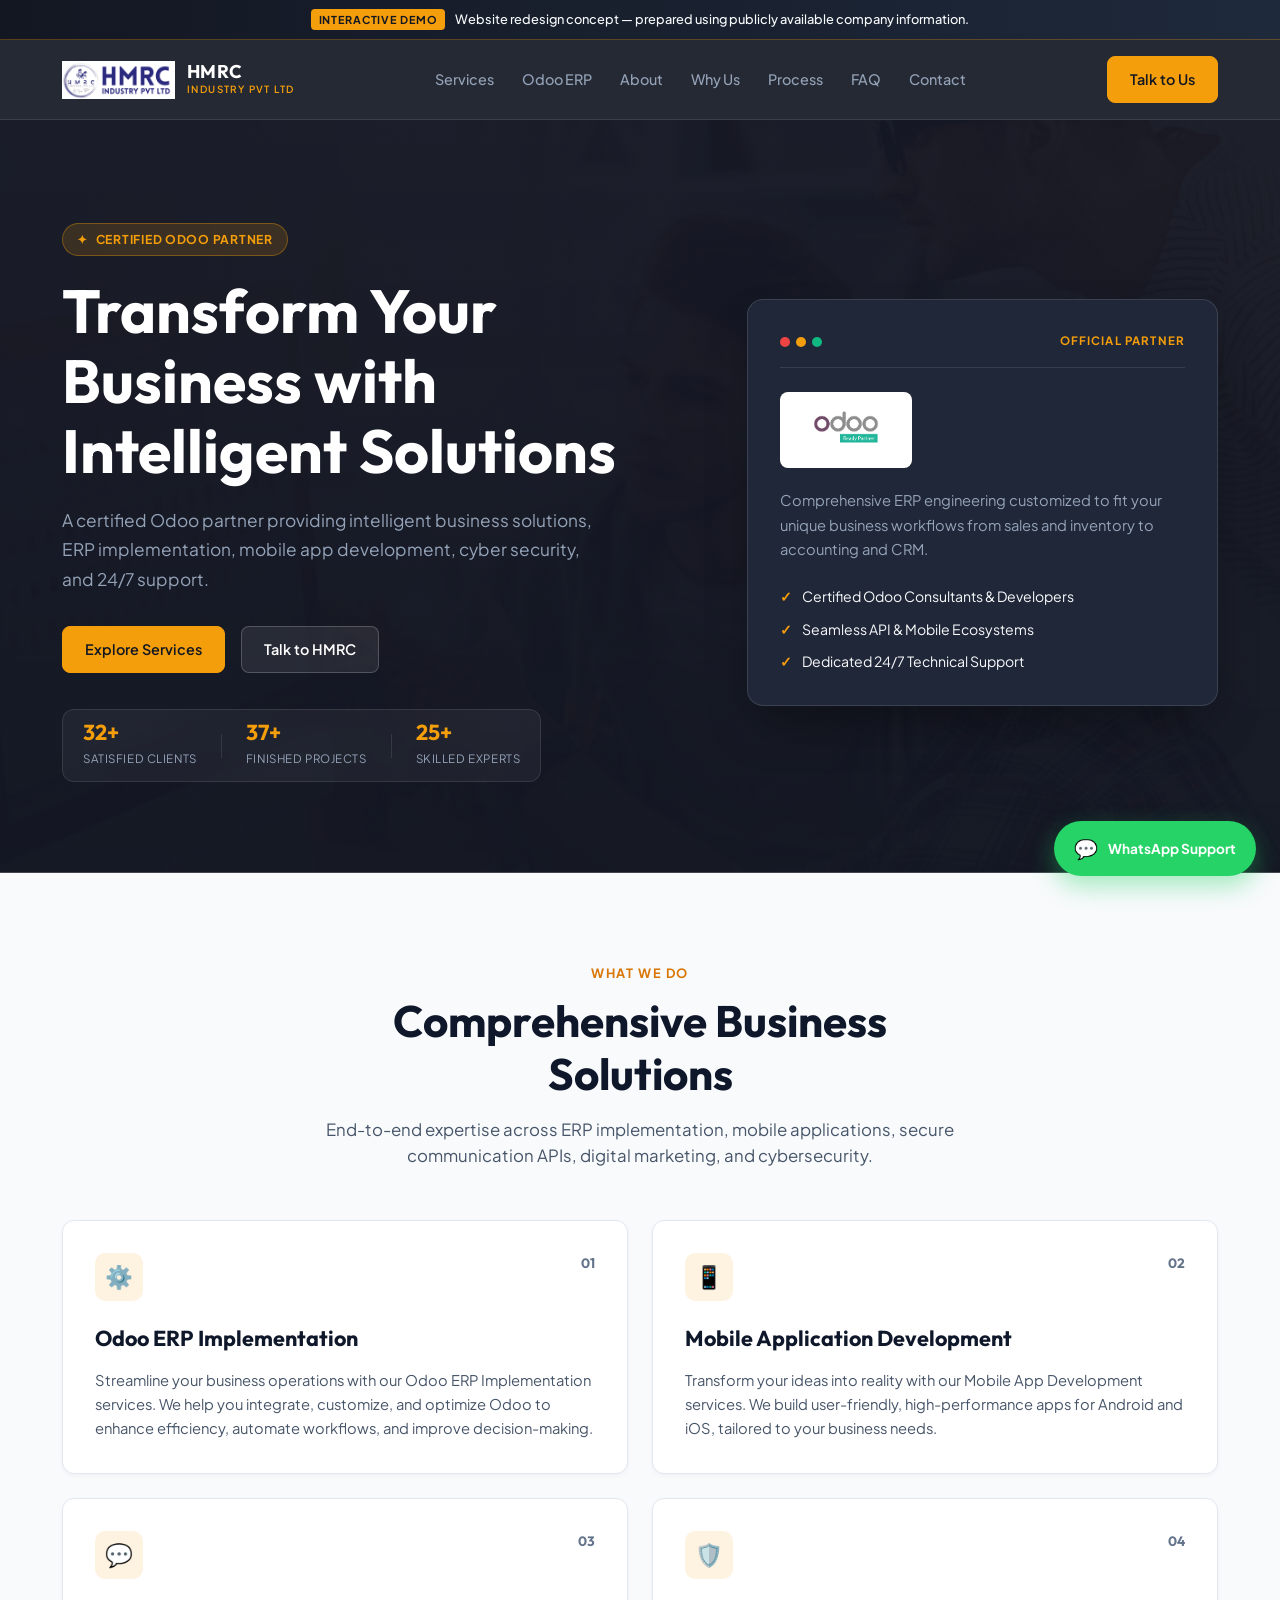
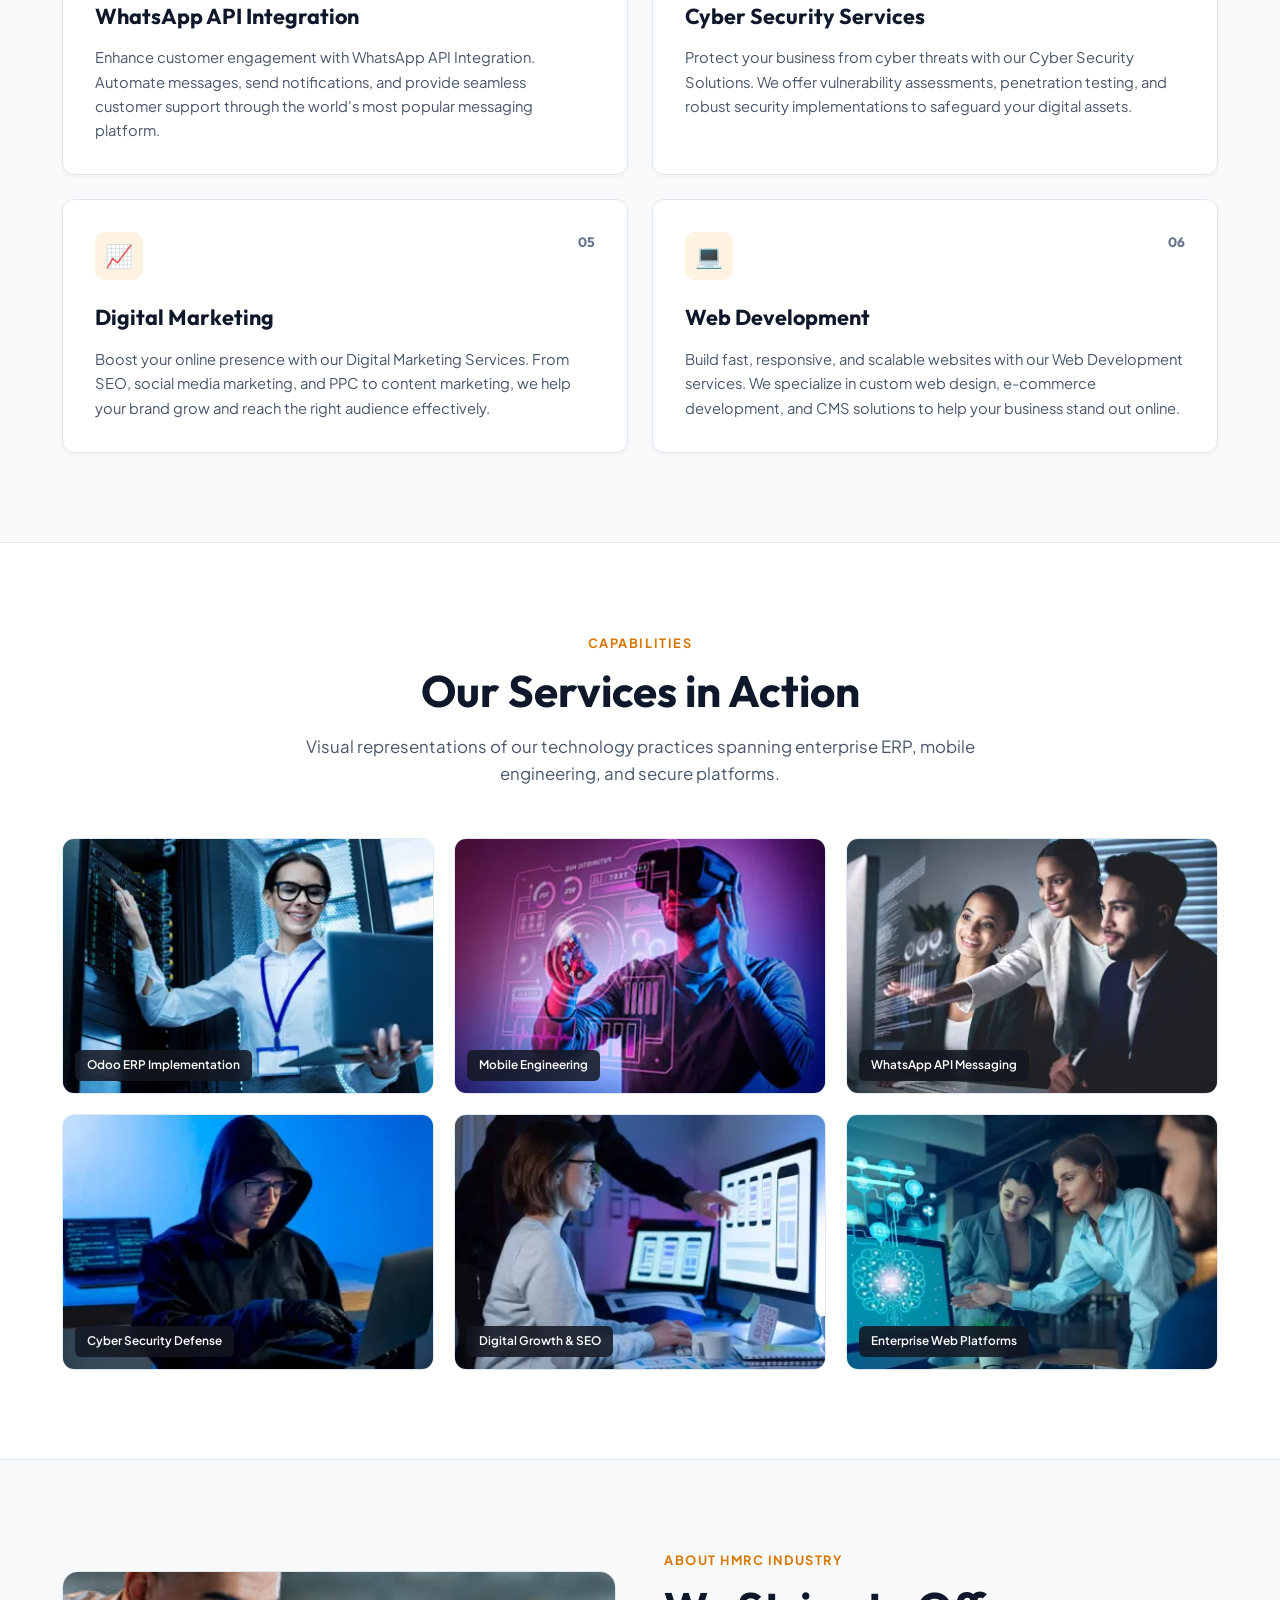
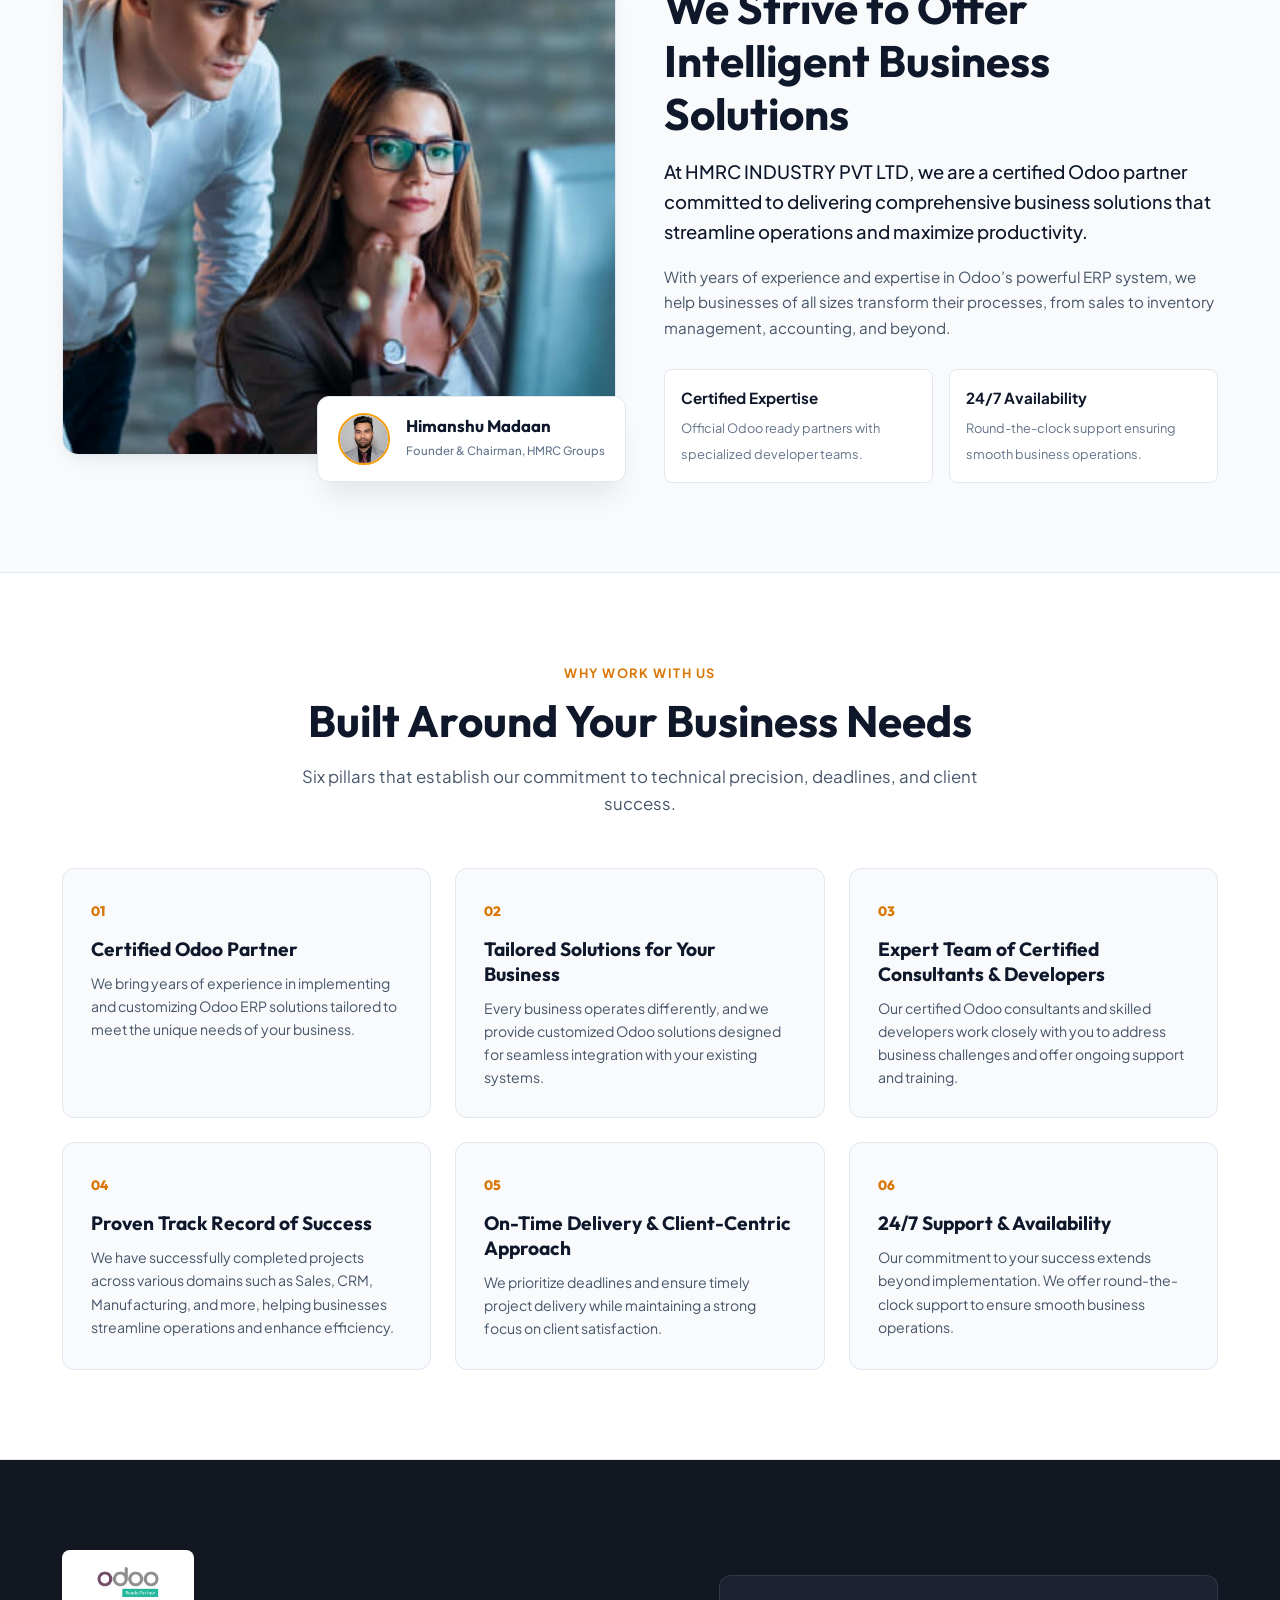
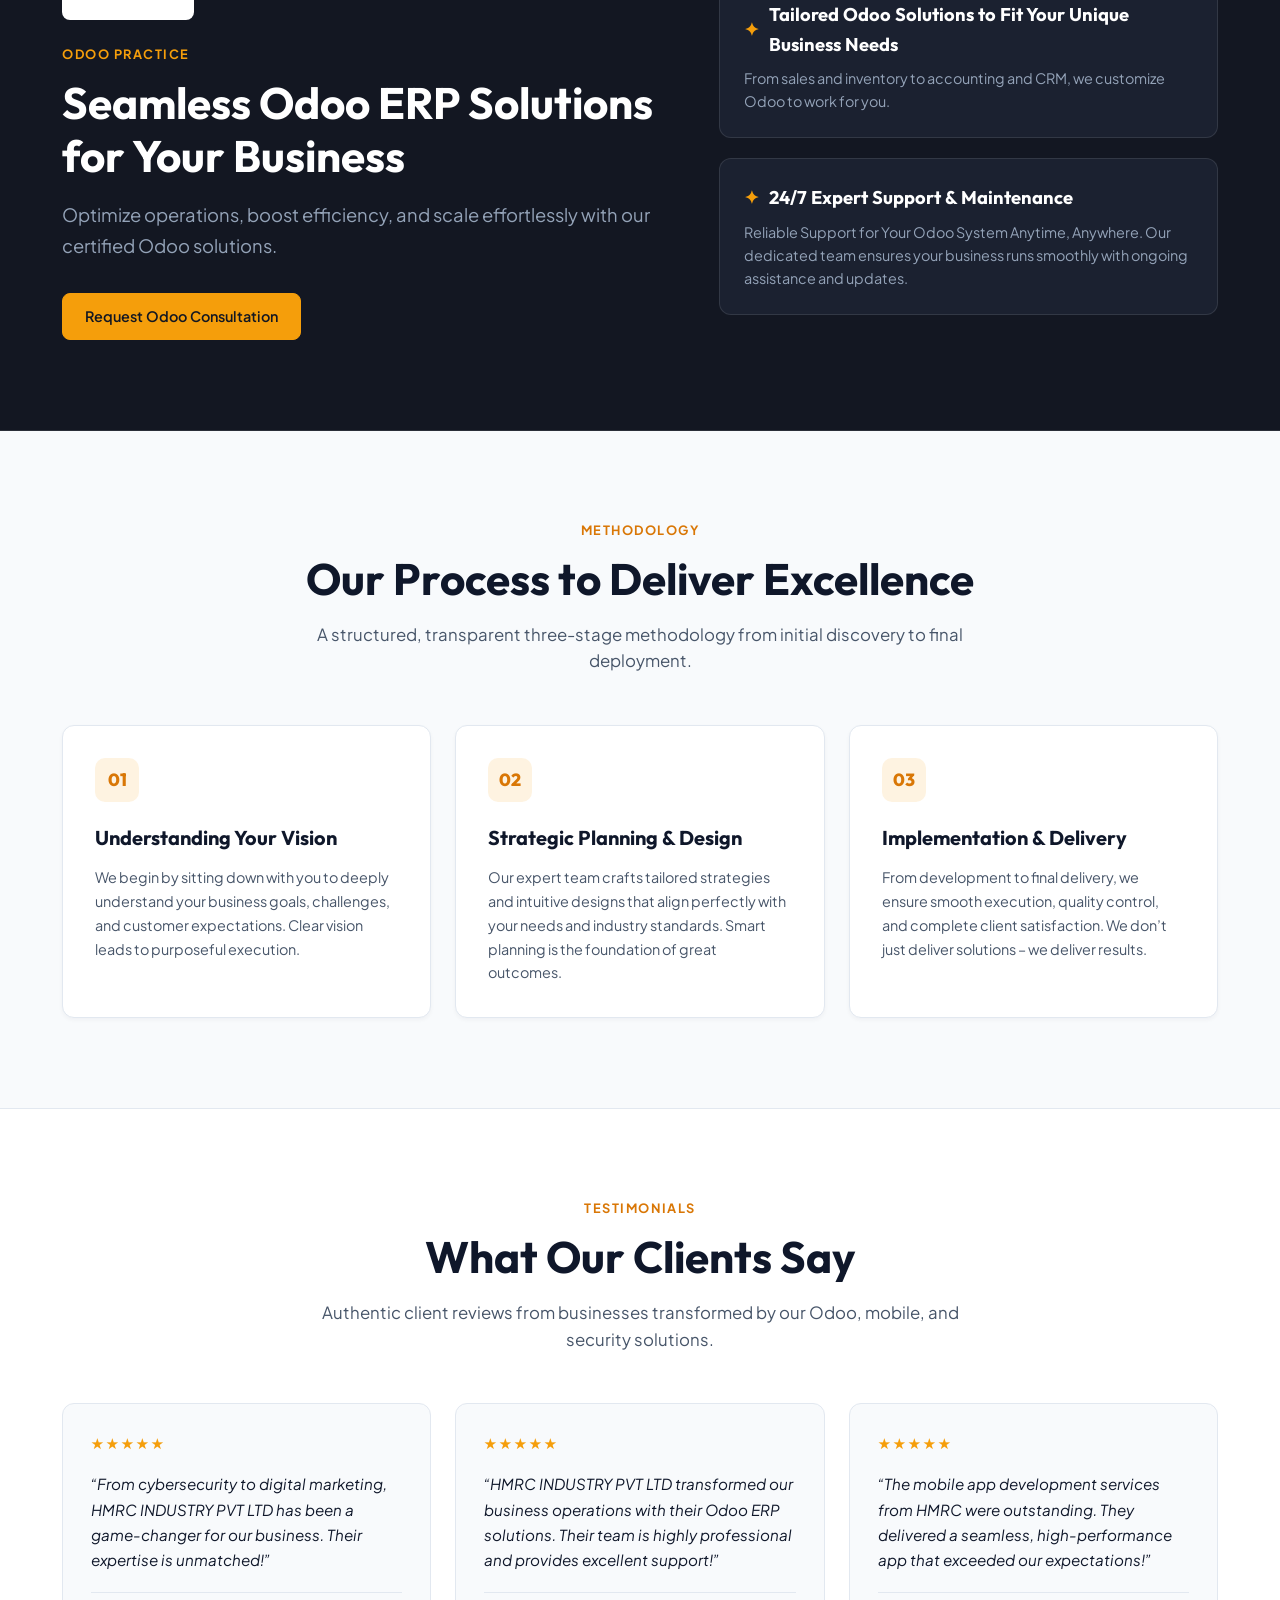
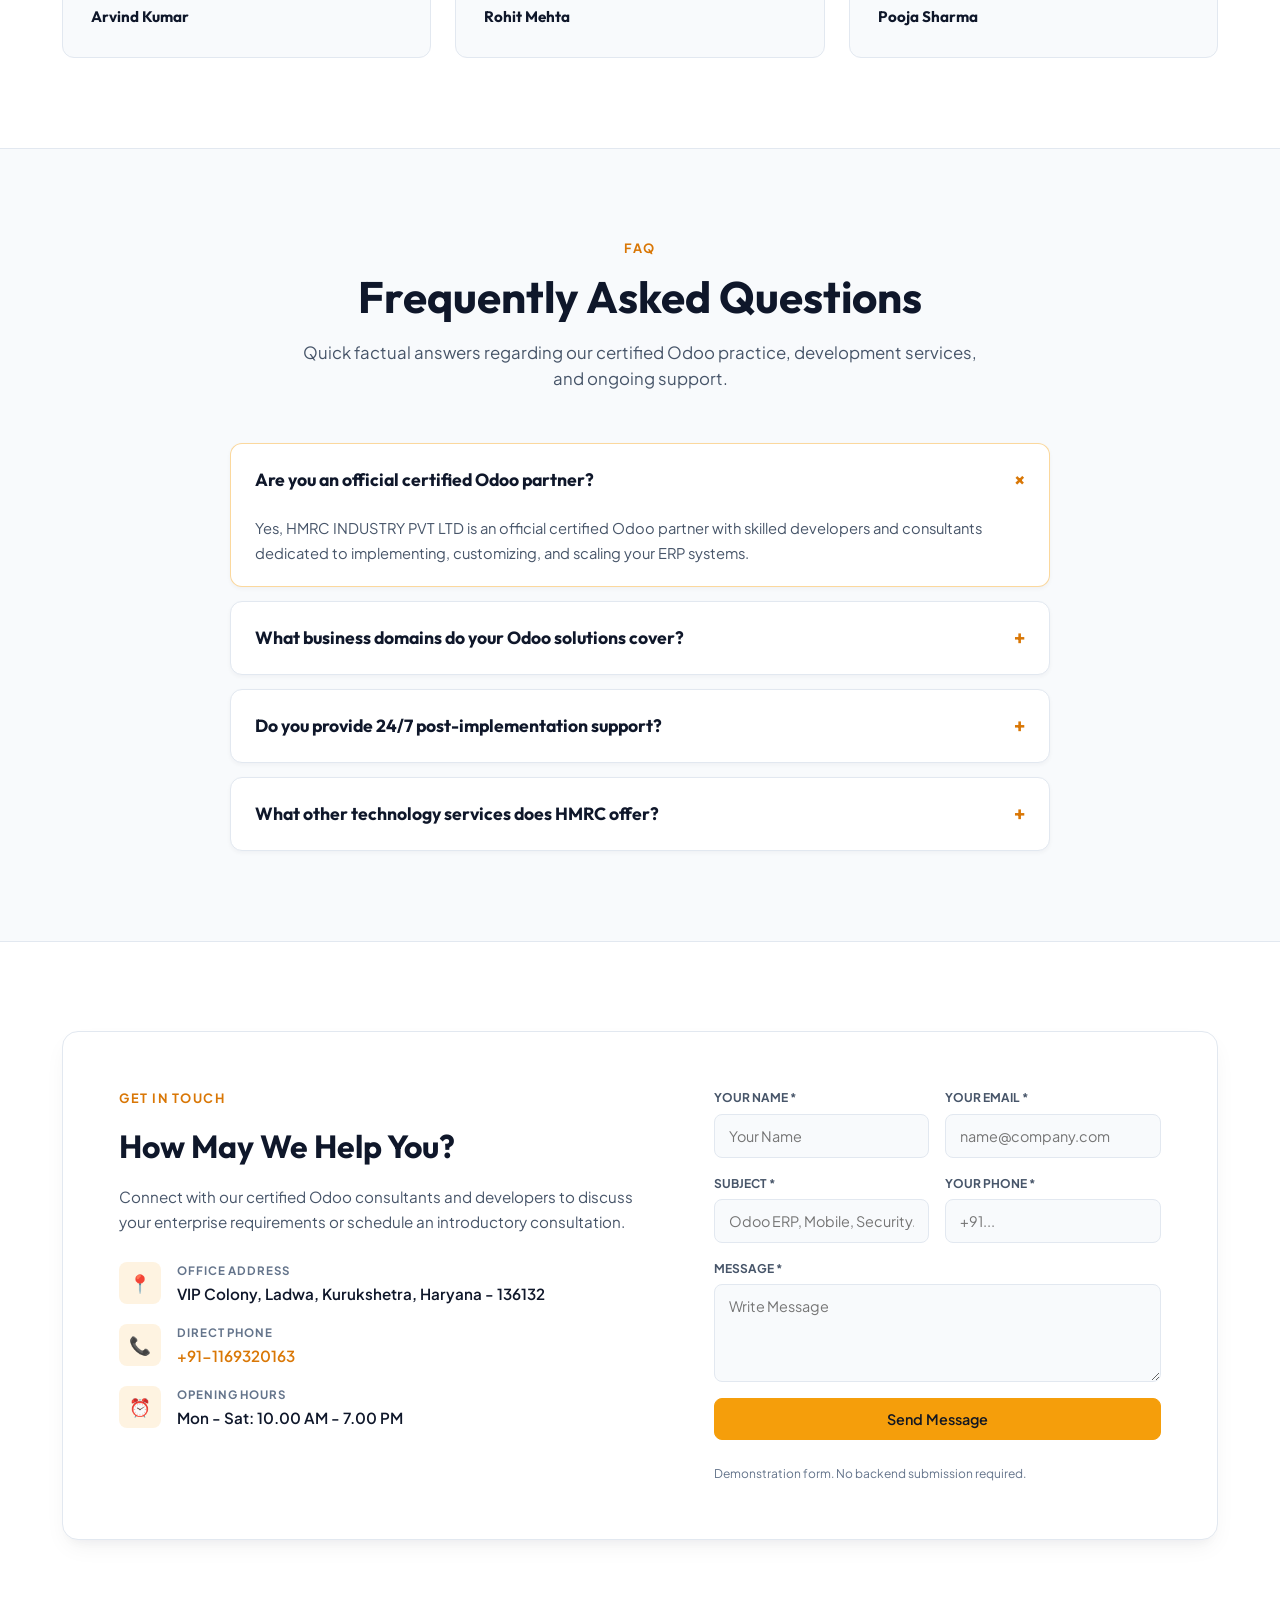
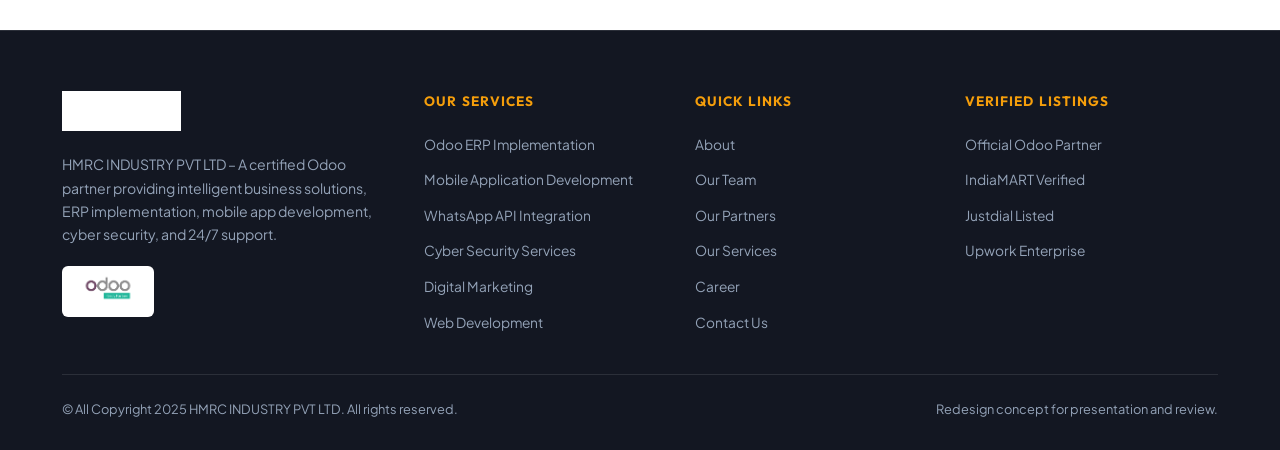
==== commit 5cdff0fb: "feat(hmrc-industry): adapt Ruya Electric template architecture with photographic dark hero, 2-column" ====
--- a/hmrc-industry/index.html
+++ b/hmrc-industry/index.html
@@ -6,47 +6,45 @@
   <title>HMRC Industry Pvt Ltd — Certified Odoo Partner &amp; Enterprise Solutions</title>
   <meta name="description" content="A certified Odoo partner providing intelligent business solutions, ERP implementation, mobile app development, cyber security, and 24/7 support.">
   
-  <!-- High-End Editorial Typography: Playfair Display + Plus Jakarta Sans -->
+  <!-- Typography: Outfit (Modern Bold Headings) & Plus Jakarta Sans (Clean Modern Body) -->
   <link rel="preconnect" href="https://fonts.googleapis.com">
   <link rel="preconnect" href="https://fonts.gstatic.com" crossorigin>
-  <link href="https://fonts.googleapis.com/css2?family=Playfair+Display:ital,wght@0,400;0,500;0,600;1,400;1,500&family=Plus+Jakarta+Sans:wght@300;400;500;600;700&display=swap" rel="stylesheet">
+  <link href="https://fonts.googleapis.com/css2?family=Outfit:wght@400;500;600;700;800&family=Plus+Jakarta+Sans:wght@400;500;600;700&display=swap" rel="stylesheet">
   
   <link rel="stylesheet" href="styles.css">
 </head>
 <body>
 
-  <!-- Top Disclaimer Notice -->
+  <!-- 01. Demo Banner -->
   <aside class="demo-banner" role="note">
-    <div class="site-frame demo-banner-flex">
-      <span class="demo-pill">Design Concept</span>
-      <span>Website redesign concept — prepared using publicly available company information.</span>
-    </div>
+    <span class="demo-banner-badge">Interactive Demo</span>
+    <span>Website redesign concept — prepared using publicly available company information.</span>
   </aside>
 
-  <!-- 01. Navigation -->
-  <header class="header-nav" id="top">
-    <div class="site-frame nav-row">
-      <a href="#top" class="brand-mark" aria-label="HMRC Industry Pvt Ltd">
+  <!-- 02. Navbar -->
+  <header class="navbar" id="header">
+    <div class="container nav-container">
+      <a href="#hero" class="brand-logo-link" aria-label="HMRC Industry Pvt Ltd">
         <img src="assets/images/logo/HMRC.png" alt="HMRC Logo" class="brand-logo-img">
-        <div class="brand-sep"></div>
-        <div class="brand-titles">
-          <span class="brand-name-text">HMRC</span>
-          <span class="brand-sub-text">INDUSTRY PVT LTD</span>
+        <div class="brand-title-wrap">
+          <span class="brand-main">HMRC</span>
+          <span class="brand-sub">INDUSTRY PVT LTD</span>
         </div>
       </a>
 
-      <nav class="nav-links" id="navLinks" aria-label="Main Navigation">
+      <nav class="nav-menu" id="navMenu" aria-label="Main Navigation">
         <a href="#services" class="nav-link">Services</a>
         <a href="#odoo" class="nav-link">Odoo ERP</a>
         <a href="#about" class="nav-link">About</a>
         <a href="#why-us" class="nav-link">Why Us</a>
         <a href="#process" class="nav-link">Process</a>
+        <a href="#faq" class="nav-link">FAQ</a>
         <a href="#contact" class="nav-link">Contact</a>
       </nav>
 
-      <div class="nav-cta-wrap">
-        <a href="#contact" class="btn-nav">Talk to Us</a>
-        <button class="mobile-menu-btn" id="mobileToggle" aria-label="Toggle navigation" aria-expanded="false">
+      <div class="nav-actions">
+        <a href="#contact" class="btn btn-primary">Talk to Us</a>
+        <button class="mobile-toggle" id="mobileToggle" aria-label="Toggle mobile menu" aria-expanded="false">
           <span></span>
           <span></span>
         </button>
@@ -55,360 +53,377 @@
   </header>
 
   <main>
-    <!-- 02. HERO SECTION -->
-    <section class="section hero-section">
-      <div class="site-frame">
-        <div class="hero-grid">
-          <div class="hero-text-col">
-            <span class="eyebrow">CERTIFIED ODOO PARTNER</span>
-            <h1 class="hero-headline">
-              Intelligent Business Solutions, Built Around the Way You Work.
-            </h1>
-            <p class="hero-subcopy">
+    <!-- 03. HERO SECTION (Photographic Deep Dark Background) -->
+    <section class="hero-section" id="hero">
+      <div class="container">
+        <div class="hero-layout">
+          <div class="hero-content">
+            <div class="badge-pill badge-pill-dark">
+              <span>✦</span> CERTIFIED ODOO PARTNER
+            </div>
+            <h1>Transform Your Business with Intelligent Solutions</h1>
+            <p class="hero-desc">
               A certified Odoo partner providing intelligent business solutions, ERP implementation, mobile app development, cyber security, and 24/7 support.
             </p>
-            <div class="hero-actions">
+            
+            <div class="hero-buttons">
               <a href="#services" class="btn btn-primary">Explore Services</a>
-              <a href="#contact" class="btn-text-link">Talk to HMRC &rarr;</a>
-            </div>
-
-            <div class="hero-trust-lockup">
-              <span class="lockup-label">OFFICIAL PRACTICE</span>
-              <img src="assets/images/logo/odoo_ready_partners_rgb.png" alt="Odoo Ready Partner Official Badge" class="lockup-badge-img">
-            </div>
-          </div>
-
-          <div class="hero-visual-frame" aria-hidden="true">
-            <div class="hero-img-container">
-              <img src="assets/images/banner/banner-image.jpg" alt="Enterprise Technology">
-            </div>
-            <div class="hero-caption-card">
-              <span class="caption-eyebrow">ENTERPRISE PRACTICE</span>
-              <p class="caption-desc">Certified ERP engineering and business automation.</p>
-            </div>
-          </div>
-        </div>
-      </div>
-    </section>
-
-    <!-- 03. STATS STRIP -->
-    <section class="stats-strip">
-      <div class="site-frame">
-        <div class="stats-grid">
-          <div class="stat-unit">
-            <div class="stat-number">32+</div>
-            <div class="stat-label">SATISFIED CLIENTS</div>
-            <p class="stat-info">Across enterprise operations and diverse industry verticals.</p>
-          </div>
-
-          <div class="stat-unit">
-            <div class="stat-number">37+</div>
-            <div class="stat-label">FINISHED PROJECTS</div>
-            <p class="stat-info">End-to-end ERP implementations and digital systems.</p>
-          </div>
-
-          <div class="stat-unit">
-            <div class="stat-number">25+</div>
-            <div class="stat-label">SKILLED EXPERTS</div>
-            <p class="stat-info">Certified Odoo consultants, developers, and security analysts.</p>
-          </div>
-        </div>
-      </div>
-    </section>
-
-    <!-- 04. ABOUT SECTION (Asymmetric Editorial + Authentic Founder Profile) -->
+              <a href="#contact" class="btn btn-secondary">Talk to HMRC</a>
+            </div>
+
+            <!-- Stats Bar -->
+            <div class="hero-stats-pill">
+              <div class="hero-stat-node">
+                <strong>32+</strong>
+                <span>Satisfied Clients</span>
+              </div>
+              <div class="hero-stat-sep"></div>
+              <div class="hero-stat-node">
+                <strong>37+</strong>
+                <span>Finished Projects</span>
+              </div>
+              <div class="hero-stat-sep"></div>
+              <div class="hero-stat-node">
+                <strong>25+</strong>
+                <span>Skilled Experts</span>
+              </div>
+            </div>
+          </div>
+
+          <!-- Hero Right Preview Card -->
+          <div class="hero-card-preview">
+            <div class="card-preview-header">
+              <div class="traffic-dots">
+                <span class="dot-red"></span>
+                <span class="dot-yellow"></span>
+                <span class="dot-green"></span>
+              </div>
+              <span class="preview-tag">Official Partner</span>
+            </div>
+
+            <div class="hero-odoo-badge-box">
+              <img src="assets/images/logo/odoo_ready_partners_rgb.png" alt="Odoo Ready Partner Badge">
+            </div>
+
+            <p class="card-preview-text">
+              Comprehensive ERP engineering customized to fit your unique business workflows from sales and inventory to accounting and CRM.
+            </p>
+
+            <ul class="preview-checklist">
+              <li><span class="check-icon">✓</span> Certified Odoo Consultants &amp; Developers</li>
+              <li><span class="check-icon">✓</span> Seamless API &amp; Mobile Ecosystems</li>
+              <li><span class="check-icon">✓</span> Dedicated 24/7 Technical Support</li>
+            </ul>
+          </div>
+        </div>
+      </div>
+    </section>
+
+    <!-- 04. SERVICES SECTION (2-Column Responsive Card Grid) -->
+    <section class="section services-section" id="services">
+      <div class="container">
+        <div class="section-header">
+          <div class="section-tag">WHAT WE DO</div>
+          <h2 class="section-title">Comprehensive Business Solutions</h2>
+          <p class="section-desc">
+            End-to-end expertise across ERP implementation, mobile applications, secure communication APIs, digital marketing, and cybersecurity.
+          </p>
+        </div>
+
+        <div class="services-grid-2col">
+          <!-- Service 1 -->
+          <article class="service-card">
+            <div class="service-top-bar">
+              <div class="service-icon-box">⚙️</div>
+              <span class="service-num">01</span>
+            </div>
+            <h3 class="service-title">Odoo ERP Implementation</h3>
+            <p class="service-desc">
+              Streamline your business operations with our Odoo ERP Implementation services. We help you integrate, customize, and optimize Odoo to enhance efficiency, automate workflows, and improve decision-making.
+            </p>
+          </article>
+
+          <!-- Service 2 -->
+          <article class="service-card">
+            <div class="service-top-bar">
+              <div class="service-icon-box">📱</div>
+              <span class="service-num">02</span>
+            </div>
+            <h3 class="service-title">Mobile Application Development</h3>
+            <p class="service-desc">
+              Transform your ideas into reality with our Mobile App Development services. We build user-friendly, high-performance apps for Android and iOS, tailored to your business needs.
+            </p>
+          </article>
+
+          <!-- Service 3 -->
+          <article class="service-card">
+            <div class="service-top-bar">
+              <div class="service-icon-box">💬</div>
+              <span class="service-num">03</span>
+            </div>
+            <h3 class="service-title">WhatsApp API Integration</h3>
+            <p class="service-desc">
+              Enhance customer engagement with WhatsApp API Integration. Automate messages, send notifications, and provide seamless customer support through the world's most popular messaging platform.
+            </p>
+          </article>
+
+          <!-- Service 4 -->
+          <article class="service-card">
+            <div class="service-top-bar">
+              <div class="service-icon-box">🛡️</div>
+              <span class="service-num">04</span>
+            </div>
+            <h3 class="service-title">Cyber Security Services</h3>
+            <p class="service-desc">
+              Protect your business from cyber threats with our Cyber Security Solutions. We offer vulnerability assessments, penetration testing, and robust security implementations to safeguard your digital assets.
+            </p>
+          </article>
+
+          <!-- Service 5 -->
+          <article class="service-card">
+            <div class="service-top-bar">
+              <div class="service-icon-box">📈</div>
+              <span class="service-num">05</span>
+            </div>
+            <h3 class="service-title">Digital Marketing</h3>
+            <p class="service-desc">
+              Boost your online presence with our Digital Marketing Services. From SEO, social media marketing, and PPC to content marketing, we help your brand grow and reach the right audience effectively.
+            </p>
+          </article>
+
+          <!-- Service 6 -->
+          <article class="service-card">
+            <div class="service-top-bar">
+              <div class="service-icon-box">💻</div>
+              <span class="service-num">06</span>
+            </div>
+            <h3 class="service-title">Web Development</h3>
+            <p class="service-desc">
+              Build fast, responsive, and scalable websites with our Web Development services. We specialize in custom web design, e-commerce development, and CMS solutions to help your business stand out online.
+            </p>
+          </article>
+        </div>
+      </div>
+    </section>
+
+    <!-- 05. VISUAL GALLERY SHOWCASE -->
+    <section class="section gallery-section">
+      <div class="container">
+        <div class="section-header">
+          <div class="section-tag">CAPABILITIES</div>
+          <h2 class="section-title">Our Services in Action</h2>
+          <p class="section-desc">
+            Visual representations of our technology practices spanning enterprise ERP, mobile engineering, and secure platforms.
+          </p>
+        </div>
+
+        <div class="gallery-grid">
+          <div class="gallery-card">
+            <img src="assets/images/service/service-image1.webp" alt="Odoo ERP Practice" loading="lazy">
+            <div class="gallery-overlay-badge">Odoo ERP Implementation</div>
+          </div>
+          <div class="gallery-card">
+            <img src="assets/images/service/service-image2.webp" alt="Mobile Development" loading="lazy">
+            <div class="gallery-overlay-badge">Mobile Engineering</div>
+          </div>
+          <div class="gallery-card">
+            <img src="assets/images/service/service-image3.webp" alt="WhatsApp API Integration" loading="lazy">
+            <div class="gallery-overlay-badge">WhatsApp API Messaging</div>
+          </div>
+          <div class="gallery-card">
+            <img src="assets/images/service/service-image4.webp" alt="Cyber Security" loading="lazy">
+            <div class="gallery-overlay-badge">Cyber Security Defense</div>
+          </div>
+          <div class="gallery-card">
+            <img src="assets/images/service/service-image5.webp" alt="Digital Marketing" loading="lazy">
+            <div class="gallery-overlay-badge">Digital Growth &amp; SEO</div>
+          </div>
+          <div class="gallery-card">
+            <img src="assets/images/service/service-image6.webp" alt="Web Development" loading="lazy">
+            <div class="gallery-overlay-badge">Enterprise Web Platforms</div>
+          </div>
+        </div>
+      </div>
+    </section>
+
+    <!-- 06. ABOUT SECTION -->
     <section class="section about-section" id="about">
-      <div class="site-frame">
-        <div class="about-grid">
+      <div class="container">
+        <div class="about-layout">
           <div class="about-visual-lockup">
-            <div class="about-photo-frame">
-              <img src="assets/images/about/about-image1.jpg" alt="HMRC Industry Operations">
-            </div>
-            <div class="founder-editorial-badge">
-              <div class="founder-round-pic">
-                <img src="assets/images/team/0001new.jpg" alt="Himanshu Madaan">
-              </div>
-              <div class="founder-meta-box">
-                <h4 class="founder-name">Himanshu Madaan</h4>
-                <span class="founder-title">Founder &amp; Chairman, HMRC Groups</span>
-              </div>
-            </div>
-          </div>
-
-          <div class="about-content-col">
-            <span class="eyebrow">ABOUT HMRC INDUSTRY PVT LTD</span>
-            <h2 class="heading-editorial">
-              We Strive to Offer <em>Intelligent</em> Business Solutions.
-            </h2>
-            <p class="about-lead-quote">
+            <img src="assets/images/about/about-image1.jpg" alt="HMRC Industry Operations" class="about-main-pic">
+            <div class="founder-card-overlay">
+              <img src="assets/images/team/0001new.jpg" alt="Himanshu Madaan">
+              <div>
+                <h5>Himanshu Madaan</h5>
+                <span>Founder &amp; Chairman, HMRC Groups</span>
+              </div>
+            </div>
+          </div>
+
+          <div class="about-content-block">
+            <div class="section-tag">ABOUT HMRC INDUSTRY</div>
+            <h2 class="section-title">We Strive to Offer Intelligent Business Solutions</h2>
+            <p class="lead-text">
               At HMRC INDUSTRY PVT LTD, we are a certified Odoo partner committed to delivering comprehensive business solutions that streamline operations and maximize productivity.
             </p>
-            <p class="about-desc-copy">
+            <p class="body-text">
               With years of experience and expertise in Odoo’s powerful ERP system, we help businesses of all sizes transform their processes, from sales to inventory management, accounting, and beyond.
             </p>
 
-            <div class="about-points-row">
-              <div>
-                <div class="point-tag">CUSTOM ARCHITECTURE</div>
-                <h5 class="point-title">Tailored to Workflows</h5>
-                <p class="point-text">Designed to integrate seamlessly with your existing operating model.</p>
-              </div>
-              <div>
-                <div class="point-tag">RELIABLE GOVERNANCE</div>
-                <h5 class="point-title">Full Lifecycle Support</h5>
-                <p class="point-text">From discovery and implementation to continuous 24/7 assistance.</p>
-              </div>
-            </div>
-          </div>
-        </div>
-      </div>
-    </section>
-
-    <!-- 05. SERVICES: WHAT WE DO BEST (Numbered List + Large Changing Image) -->
-    <section class="section services-section" id="services">
-      <div class="site-frame">
-        <div class="services-editorial-layout">
-          <!-- Left: Numbered Services -->
-          <div class="services-left-content">
-            <div class="services-header-box">
-              <span class="eyebrow">OUR SERVICES</span>
-              <h2 class="heading-editorial">Our Services</h2>
-              <p class="services-side-desc">
-                Comprehensive business solutions across ERP, mobile development, secure communication APIs, digital marketing, and web platforms.
-              </p>
-            </div>
-
-            <div class="services-numbered-list">
-              <!-- 01 -->
-              <article class="service-row-item active" data-img="assets/images/service/service-image1.webp" data-title="Odoo ERP Implementation" tabindex="0">
-                <div class="service-row-header">
-                  <div class="service-meta-group">
-                    <span class="service-index-num">01</span>
-                    <h3 class="service-title-text">Odoo ERP Implementation</h3>
-                  </div>
-                  <span class="service-arrow-glyph" aria-hidden="true">&rarr;</span>
-                </div>
-                <div class="service-row-body">
-                  <p>Streamline your business operations with our Odoo ERP Implementation services. We help you integrate, customize, and optimize Odoo to enhance efficiency, automate workflows, and improve decision-making.</p>
-                </div>
-              </article>
-
-              <!-- 02 -->
-              <article class="service-row-item" data-img="assets/images/service/service-image2.webp" data-title="Mobile Application Development" tabindex="0">
-                <div class="service-row-header">
-                  <div class="service-meta-group">
-                    <span class="service-index-num">02</span>
-                    <h3 class="service-title-text">Mobile Application Development</h3>
-                  </div>
-                  <span class="service-arrow-glyph" aria-hidden="true">&rarr;</span>
-                </div>
-                <div class="service-row-body">
-                  <p>Transform your ideas into reality with our Mobile App Development services. We build user-friendly, high-performance apps for Android and iOS, tailored to your business needs.</p>
-                </div>
-              </article>
-
-              <!-- 03 -->
-              <article class="service-row-item" data-img="assets/images/service/service-image3.webp" data-title="WhatsApp API Integration" tabindex="0">
-                <div class="service-row-header">
-                  <div class="service-meta-group">
-                    <span class="service-index-num">03</span>
-                    <h3 class="service-title-text">WhatsApp API Integration</h3>
-                  </div>
-                  <span class="service-arrow-glyph" aria-hidden="true">&rarr;</span>
-                </div>
-                <div class="service-row-body">
-                  <p>Enhance customer engagement with WhatsApp API Integration. Automate messages, send notifications, and provide seamless customer support through the world's most popular messaging platform.</p>
-                </div>
-              </article>
-
-              <!-- 04 -->
-              <article class="service-row-item" data-img="assets/images/service/service-image4.webp" data-title="Cyber Security Services" tabindex="0">
-                <div class="service-row-header">
-                  <div class="service-meta-group">
-                    <span class="service-index-num">04</span>
-                    <h3 class="service-title-text">Cyber Security Services</h3>
-                  </div>
-                  <span class="service-arrow-glyph" aria-hidden="true">&rarr;</span>
-                </div>
-                <div class="service-row-body">
-                  <p>Protect your business from cyber threats with our Cyber Security Solutions. We offer vulnerability assessments, penetration testing, and robust security implementations to safeguard your digital assets.</p>
-                </div>
-              </article>
-
-              <!-- 05 -->
-              <article class="service-row-item" data-img="assets/images/service/service-image5.webp" data-title="Digital Marketing" tabindex="0">
-                <div class="service-row-header">
-                  <div class="service-meta-group">
-                    <span class="service-index-num">05</span>
-                    <h3 class="service-title-text">Digital Marketing</h3>
-                  </div>
-                  <span class="service-arrow-glyph" aria-hidden="true">&rarr;</span>
-                </div>
-                <div class="service-row-body">
-                  <p>Boost your online presence with our Digital Marketing Services. From SEO, social media marketing, and PPC to content marketing, we help your brand grow and reach the right audience effectively.</p>
-                </div>
-              </article>
-
-              <!-- 06 -->
-              <article class="service-row-item" data-img="assets/images/service/service-image6.webp" data-title="Web Development" tabindex="0">
-                <div class="service-row-header">
-                  <div class="service-meta-group">
-                    <span class="service-index-num">06</span>
-                    <h3 class="service-title-text">Web Development</h3>
-                  </div>
-                  <span class="service-arrow-glyph" aria-hidden="true">&rarr;</span>
-                </div>
-                <div class="service-row-body">
-                  <p>Build fast, responsive, and scalable websites with our Web Development services. We specialize in custom web design, e-commerce development, and CMS solutions to help your business stand out online.</p>
-                </div>
-              </article>
-            </div>
-          </div>
-
-          <!-- Right: Large Adjacent Dynamic Visual -->
-          <div class="services-sticky-image-col">
-            <div class="service-large-image-frame">
-              <img src="assets/images/service/service-image1.webp" alt="Service Showcase" id="serviceHeroImg" class="service-hero-img">
-              <div class="service-image-caption-bar">
-                <span class="caption-service-title" id="serviceHeroTitle">Odoo ERP Implementation</span>
-                <span class="caption-badge-tag">HMRC PRACTICE</span>
-              </div>
-            </div>
-          </div>
-        </div>
-      </div>
-    </section>
-
-    <!-- 06. DARK STATEMENT SECTION: ODOO PRACTICE (~15% Dark Accent) -->
-    <section class="section odoo-dark-section" id="odoo">
-      <div class="site-frame">
-        <div class="odoo-grid-2col">
+            <div class="about-highlights">
+              <div class="highlight-box">
+                <strong>Certified Expertise</strong>
+                <span>Official Odoo ready partners with specialized developer teams.</span>
+              </div>
+              <div class="highlight-box">
+                <strong>24/7 Availability</strong>
+                <span>Round-the-clock support ensuring smooth business operations.</span>
+              </div>
+            </div>
+          </div>
+        </div>
+      </div>
+    </section>
+
+    <!-- 07. WHY CHOOSE US (Ruya Card Grid) -->
+    <section class="section why-section" id="why-us">
+      <div class="container">
+        <div class="section-header">
+          <div class="section-tag">WHY WORK WITH US</div>
+          <h2 class="section-title">Built Around Your Business Needs</h2>
+          <p class="section-desc">
+            Six pillars that establish our commitment to technical precision, deadlines, and client success.
+          </p>
+        </div>
+
+        <div class="why-grid">
+          <div class="why-card">
+            <span class="why-num">01</span>
+            <h4 class="why-card-title">Certified Odoo Partner</h4>
+            <p class="why-card-desc">
+              We bring years of experience in implementing and customizing Odoo ERP solutions tailored to meet the unique needs of your business.
+            </p>
+          </div>
+
+          <div class="why-card">
+            <span class="why-num">02</span>
+            <h4 class="why-card-title">Tailored Solutions for Your Business</h4>
+            <p class="why-card-desc">
+              Every business operates differently, and we provide customized Odoo solutions designed for seamless integration with your existing systems.
+            </p>
+          </div>
+
+          <div class="why-card">
+            <span class="why-num">03</span>
+            <h4 class="why-card-title">Expert Team of Certified Consultants &amp; Developers</h4>
+            <p class="why-card-desc">
+              Our certified Odoo consultants and skilled developers work closely with you to address business challenges and offer ongoing support and training.
+            </p>
+          </div>
+
+          <div class="why-card">
+            <span class="why-num">04</span>
+            <h4 class="why-card-title">Proven Track Record of Success</h4>
+            <p class="why-card-desc">
+              We have successfully completed projects across various domains such as Sales, CRM, Manufacturing, and more, helping businesses streamline operations and enhance efficiency.
+            </p>
+          </div>
+
+          <div class="why-card">
+            <span class="why-num">05</span>
+            <h4 class="why-card-title">On-Time Delivery &amp; Client-Centric Approach</h4>
+            <p class="why-card-desc">
+              We prioritize deadlines and ensure timely project delivery while maintaining a strong focus on client satisfaction.
+            </p>
+          </div>
+
+          <div class="why-card">
+            <span class="why-num">06</span>
+            <h4 class="why-card-title">24/7 Support &amp; Availability</h4>
+            <p class="why-card-desc">
+              Our commitment to your success extends beyond implementation. We offer round-the-clock support to ensure smooth business operations.
+            </p>
+          </div>
+        </div>
+      </div>
+    </section>
+
+    <!-- 08. ODOO FEATURE SECTION (Dark Background Section) -->
+    <section class="section odoo-section" id="odoo">
+      <div class="container">
+        <div class="odoo-layout">
           <div>
             <div class="odoo-badge-wrap">
-              <img src="assets/images/logo/odoo_ready_partners_rgb.png" alt="Official Odoo Ready Partner" class="odoo-badge-img-box">
-            </div>
-            <span class="eyebrow eyebrow-light">ODOO ERP</span>
-            <h2 class="heading-editorial heading-editorial-light">
-              Seamless Odoo ERP Solutions for Your Business.
-            </h2>
-            <p class="odoo-statement-text">
+              <div class="odoo-badge-white">
+                <img src="assets/images/logo/odoo_ready_partners_rgb.png" alt="Official Odoo Ready Partner">
+              </div>
+            </div>
+            <div class="section-tag" style="color: var(--accent);">ODOO PRACTICE</div>
+            <h2 class="section-title section-title-light">Seamless Odoo ERP Solutions for Your Business</h2>
+            <p class="odoo-desc">
               Optimize operations, boost efficiency, and scale effortlessly with our certified Odoo solutions.
             </p>
-            <a href="#contact" class="btn btn-light">Request Odoo Consultation</a>
+            <a href="#contact" class="btn btn-primary">Request Odoo Consultation</a>
           </div>
 
           <div class="odoo-pillars-stack">
-            <div class="odoo-pillar-block">
-              <span class="pillar-index">01</span>
-              <h4 class="pillar-title">Tailored Odoo Solutions to Fit Your Unique Business Needs</h4>
-              <p class="pillar-desc">From sales and inventory to accounting and CRM, we customize Odoo to work for you.</p>
-            </div>
-
-            <div class="odoo-pillar-block">
-              <span class="pillar-index">02</span>
-              <h4 class="pillar-title">24/7 Expert Support &amp; Maintenance</h4>
-              <p class="pillar-desc">Reliable Support for Your Odoo System Anytime, Anywhere. Our dedicated team ensures your business runs smoothly with ongoing assistance and updates.</p>
-            </div>
-          </div>
-        </div>
-      </div>
-    </section>
-
-    <!-- 07. WHY CHOOSE US (Hairline Rule Grid) -->
-    <section class="section why-section" id="why-us">
-      <div class="site-frame">
-        <span class="eyebrow">WHY CHOOSE US</span>
-        <h2 class="heading-editorial">Built Around Your Business Needs.</h2>
-
-        <div class="why-grid-layout">
-          <div class="why-cell">
-            <span class="why-cell-idx">01</span>
-            <h4 class="why-cell-title">Certified Odoo Partner</h4>
-            <p class="why-cell-text">We bring years of experience in implementing and customizing Odoo ERP solutions tailored to meet the unique needs of your business.</p>
-          </div>
-
-          <div class="why-cell">
-            <span class="why-cell-idx">02</span>
-            <h4 class="why-cell-title">Tailored Solutions for Your Business</h4>
-            <p class="why-cell-text">Every business operates differently, and we provide customized Odoo solutions designed for seamless integration with your existing systems.</p>
-          </div>
-
-          <div class="why-cell">
-            <span class="why-cell-idx">03</span>
-            <h4 class="why-cell-title">Expert Team of Certified Consultants &amp; Developers</h4>
-            <p class="why-cell-text">Our certified Odoo consultants and skilled developers work closely with you to address business challenges and offer ongoing support and training.</p>
-          </div>
-
-          <div class="why-cell">
-            <span class="why-cell-idx">04</span>
-            <h4 class="why-cell-title">Proven Track Record of Success</h4>
-            <p class="why-cell-text">We have successfully completed projects across various domains such as Sales, CRM, Manufacturing, and more, helping businesses streamline operations and enhance efficiency.</p>
-          </div>
-
-          <div class="why-cell">
-            <span class="why-cell-idx">05</span>
-            <h4 class="why-cell-title">On-Time Delivery &amp; Client-Centric Approach</h4>
-            <p class="why-cell-text">We prioritize deadlines and ensure timely project delivery while maintaining a strong focus on client satisfaction.</p>
-          </div>
-
-          <div class="why-cell">
-            <span class="why-cell-idx">06</span>
-            <h4 class="why-cell-title">24/7 Support &amp; Availability</h4>
-            <p class="why-cell-text">Our commitment to your success extends beyond implementation. We offer round-the-clock support to ensure smooth business operations.</p>
-          </div>
-        </div>
-      </div>
-    </section>
-
-    <!-- 08. LARGE IMAGE / BRAND BREAK -->
-    <section class="brand-image-break">
-      <img src="assets/images/banner/banner-image2.jpg" alt="Enterprise Architecture" class="brand-break-bg-img">
-      <div class="site-frame">
-        <div class="brand-break-inner">
-          <span class="brand-break-tag">ENTERPRISE DIGITAL TRANSFORMATION</span>
-          <h3 class="brand-break-statement">
-            “Delivering comprehensive business solutions that streamline operations and maximize productivity.”
-          </h3>
-        </div>
-      </div>
-    </section>
-
-    <!-- 09. PROCESS (METHODOLOGY SECTION) -->
+            <div class="odoo-pillar-card">
+              <h4 class="pillar-title"><span class="pillar-bullet">✦</span> Tailored Odoo Solutions to Fit Your Unique Business Needs</h4>
+              <p class="pillar-desc">
+                From sales and inventory to accounting and CRM, we customize Odoo to work for you.
+              </p>
+            </div>
+
+            <div class="odoo-pillar-card">
+              <h4 class="pillar-title"><span class="pillar-bullet">✦</span> 24/7 Expert Support &amp; Maintenance</h4>
+              <p class="pillar-desc">
+                Reliable Support for Your Odoo System Anytime, Anywhere. Our dedicated team ensures your business runs smoothly with ongoing assistance and updates.
+              </p>
+            </div>
+          </div>
+        </div>
+      </div>
+    </section>
+
+    <!-- 09. PROCESS SECTION (3-Step Numbered Flow) -->
     <section class="section process-section" id="process">
-      <div class="site-frame">
-        <span class="eyebrow">OUR PROCESS</span>
-        <h2 class="heading-editorial">How We Deliver Excellence.</h2>
-
-        <div class="process-steps-row">
-          <div class="process-step-col">
-            <div class="step-num-bar">
-              <span class="step-num-serif">01</span>
-              <div class="step-bar-line"></div>
-            </div>
-            <h4 class="step-title">Understanding Your Vision</h4>
-            <p class="step-desc">
+      <div class="container">
+        <div class="section-header">
+          <div class="section-tag">METHODOLOGY</div>
+          <h2 class="section-title">Our Process to Deliver Excellence</h2>
+          <p class="section-desc">
+            A structured, transparent three-stage methodology from initial discovery to final deployment.
+          </p>
+        </div>
+
+        <div class="process-grid">
+          <div class="process-card">
+            <div class="process-header">
+              <div class="process-step-badge">01</div>
+            </div>
+            <h4 class="process-step-title">Understanding Your Vision</h4>
+            <p class="process-step-desc">
               We begin by sitting down with you to deeply understand your business goals, challenges, and customer expectations. Clear vision leads to purposeful execution.
             </p>
           </div>
 
-          <div class="process-step-col">
-            <div class="step-num-bar">
-              <span class="step-num-serif">02</span>
-              <div class="step-bar-line"></div>
-            </div>
-            <h4 class="step-title">Strategic Planning &amp; Design</h4>
-            <p class="step-desc">
+          <div class="process-card">
+            <div class="process-header">
+              <div class="process-step-badge">02</div>
+            </div>
+            <h4 class="process-step-title">Strategic Planning &amp; Design</h4>
+            <p class="process-step-desc">
               Our expert team crafts tailored strategies and intuitive designs that align perfectly with your needs and industry standards. Smart planning is the foundation of great outcomes.
             </p>
           </div>
 
-          <div class="process-step-col">
-            <div class="step-num-bar">
-              <span class="step-num-serif">03</span>
-              <div class="step-bar-line"></div>
-            </div>
-            <h4 class="step-title">Implementation &amp; Delivery</h4>
-            <p class="step-desc">
+          <div class="process-card">
+            <div class="process-header">
+              <div class="process-step-badge">03</div>
+            </div>
+            <h4 class="process-step-title">Implementation &amp; Delivery</h4>
+            <p class="process-step-desc">
               From development to final delivery, we ensure smooth execution, quality control, and complete client satisfaction. We don’t just deliver solutions – we deliver results.
             </p>
           </div>
@@ -416,130 +431,195 @@
       </div>
     </section>
 
-    <!-- 10. TESTIMONIALS (Spacious Editorial Three-Column) -->
+    <!-- 10. TESTIMONIALS -->
     <section class="section testimonials-section">
-      <div class="site-frame">
-        <span class="eyebrow">CLIENT REVIEWS</span>
-        <h2 class="heading-editorial">What They Say About Us</h2>
-
-        <div class="testimonials-row">
-          <div class="testimonial-block">
-            <p class="testimonial-quote">
+      <div class="container">
+        <div class="section-header">
+          <div class="section-tag">TESTIMONIALS</div>
+          <h2 class="section-title">What Our Clients Say</h2>
+          <p class="section-desc">
+            Authentic client reviews from businesses transformed by our Odoo, mobile, and security solutions.
+          </p>
+        </div>
+
+        <div class="testimonials-grid">
+          <div class="testimonial-card">
+            <div class="quote-stars">★★★★★</div>
+            <p class="testimonial-text">
               “From cybersecurity to digital marketing, HMRC INDUSTRY PVT LTD has been a game-changer for our business. Their expertise is unmatched!”
             </p>
-            <div class="testimonial-author-meta">
-              <span class="author-name-text">Arvind Kumar</span>
-            </div>
-          </div>
-
-          <div class="testimonial-block">
-            <p class="testimonial-quote">
+            <div class="testimonial-client">Arvind Kumar</div>
+          </div>
+
+          <div class="testimonial-card">
+            <div class="quote-stars">★★★★★</div>
+            <p class="testimonial-text">
               “HMRC INDUSTRY PVT LTD transformed our business operations with their Odoo ERP solutions. Their team is highly professional and provides excellent support!”
             </p>
-            <div class="testimonial-author-meta">
-              <span class="author-name-text">Rohit Mehta</span>
-            </div>
-          </div>
-
-          <div class="testimonial-block">
-            <p class="testimonial-quote">
+            <div class="testimonial-client">Rohit Mehta</div>
+          </div>
+
+          <div class="testimonial-card">
+            <div class="quote-stars">★★★★★</div>
+            <p class="testimonial-text">
               “The mobile app development services from HMRC were outstanding. They delivered a seamless, high-performance app that exceeded our expectations!”
             </p>
-            <div class="testimonial-author-meta">
-              <span class="author-name-text">Pooja Sharma</span>
-            </div>
-          </div>
-        </div>
-      </div>
-    </section>
-
-    <!-- 11. SPLIT CONTACT SECTION (Obsidian Left + Warm Ivory Right) -->
-    <section class="contact-split-wrap" id="contact">
-      <div class="contact-split-grid">
-        <div class="contact-col-dark">
-          <span class="eyebrow eyebrow-light">TALK TO US</span>
-          <h2 class="heading-editorial contact-dark-heading">Let's Discuss Your Next Project.</h2>
-
-          <div class="contact-items-stack">
-            <div class="contact-entry">
-              <span class="entry-label">OFFICE LOCATION</span>
-              <p class="entry-val">VIP Colony, Ladwa, Kurukshetra, Haryana - 136132</p>
-            </div>
-
-            <div class="contact-entry">
-              <span class="entry-label">DIRECT PHONE</span>
-              <p class="entry-val">
-                <a href="tel:+911169320163" class="phone-link-styled">+91-1169320163</a>
-              </p>
-            </div>
-
-            <div class="contact-entry">
-              <span class="entry-label">OPERATING HOURS</span>
-              <p class="entry-val">Mon - Sat: 10.00 AM - 7.00 PM</p>
-            </div>
-          </div>
-        </div>
-
-        <div class="contact-col-light">
-          <h3 class="contact-form-title">How May We Help You?</h3>
-
-          <form class="editorial-form-grid" id="contactForm">
-            <div class="form-2col-row">
-              <div class="input-block">
-                <label for="userName" class="input-label">YOUR NAME *</label>
-                <input type="text" id="userName" name="userName" class="input-field" placeholder="Name" required>
-              </div>
-              <div class="input-block">
-                <label for="userEmail" class="input-label">YOUR EMAIL *</label>
-                <input type="email" id="userEmail" name="userEmail" class="input-field" placeholder="Email" required>
-              </div>
-            </div>
-
-            <div class="form-2col-row">
-              <div class="input-block">
-                <label for="userSubject" class="input-label">SUBJECT *</label>
-                <input type="text" id="userSubject" name="userSubject" class="input-field" placeholder="Odoo ERP, Mobile, Security..." required>
-              </div>
-              <div class="input-block">
-                <label for="userPhone" class="input-label">YOUR PHONE *</label>
-                <input type="tel" id="userPhone" name="userPhone" class="input-field" placeholder="+91..." required>
-              </div>
-            </div>
-
-            <div class="input-block">
-              <label for="userMessage" class="input-label">MESSAGE *</label>
-              <textarea id="userMessage" name="userMessage" class="textarea-field" rows="4" placeholder="Write message..." required></textarea>
-            </div>
-
-            <div class="form-btn-row">
-              <button type="submit" class="btn btn-primary">Send Message</button>
-              <span class="demo-form-note">Front-end demonstration only.</span>
-            </div>
-          </form>
+            <div class="testimonial-client">Pooja Sharma</div>
+          </div>
+        </div>
+      </div>
+    </section>
+
+    <!-- 11. FAQ ACCORDION -->
+    <section class="section faq-section" id="faq">
+      <div class="container">
+        <div class="section-header">
+          <div class="section-tag">FAQ</div>
+          <h2 class="section-title">Frequently Asked Questions</h2>
+          <p class="section-desc">
+            Quick factual answers regarding our certified Odoo practice, development services, and ongoing support.
+          </p>
+        </div>
+
+        <div class="faq-list">
+          <div class="faq-item active">
+            <div class="faq-question">
+              <span>Are you an official certified Odoo partner?</span>
+              <span class="faq-toggle-icon">+</span>
+            </div>
+            <div class="faq-answer">
+              <p>Yes, HMRC INDUSTRY PVT LTD is an official certified Odoo partner with skilled developers and consultants dedicated to implementing, customizing, and scaling your ERP systems.</p>
+            </div>
+          </div>
+
+          <div class="faq-item">
+            <div class="faq-question">
+              <span>What business domains do your Odoo solutions cover?</span>
+              <span class="faq-toggle-icon">+</span>
+            </div>
+            <div class="faq-answer">
+              <p>We provide tailored solutions across multiple operational domains, including Sales, CRM, Inventory Management, Accounting, Manufacturing, and custom automated workflows.</p>
+            </div>
+          </div>
+
+          <div class="faq-item">
+            <div class="faq-question">
+              <span>Do you provide 24/7 post-implementation support?</span>
+              <span class="faq-toggle-icon">+</span>
+            </div>
+            <div class="faq-answer">
+              <p>Yes, our commitment extends beyond delivery. We offer round-the-clock 24/7 technical support and ongoing maintenance to guarantee smooth, uninterrupted business operations.</p>
+            </div>
+          </div>
+
+          <div class="faq-item">
+            <div class="faq-question">
+              <span>What other technology services does HMRC offer?</span>
+              <span class="faq-toggle-icon">+</span>
+            </div>
+            <div class="faq-answer">
+              <p>Beyond Odoo ERP, we build custom Mobile Applications (Android &amp; iOS), integrate WhatsApp Messaging APIs, provide Cyber Security solutions, Digital Marketing, and custom Web Development.</p>
+            </div>
+          </div>
+        </div>
+      </div>
+    </section>
+
+    <!-- 12. CONTACT SECTION (Ruya 2-Column Contact Card) -->
+    <section class="section contact-section" id="contact">
+      <div class="container">
+        <div class="contact-box">
+          <div class="contact-info-col">
+            <div class="section-tag">GET IN TOUCH</div>
+            <h3>How May We Help You?</h3>
+            <p class="contact-info-desc">
+              Connect with our certified Odoo consultants and developers to discuss your enterprise requirements or schedule an introductory consultation.
+            </p>
+
+            <div class="contact-meta-list">
+              <div class="meta-row">
+                <div class="meta-icon-sq">📍</div>
+                <div>
+                  <span class="meta-label-sm">OFFICE ADDRESS</span>
+                  <span class="meta-val-text">VIP Colony, Ladwa, Kurukshetra, Haryana - 136132</span>
+                </div>
+              </div>
+
+              <div class="meta-row">
+                <div class="meta-icon-sq">📞</div>
+                <div>
+                  <span class="meta-label-sm">DIRECT PHONE</span>
+                  <span class="meta-val-text">
+                    <a href="tel:+911169320163" class="meta-phone-link">+91-1169320163</a>
+                  </span>
+                </div>
+              </div>
+
+              <div class="meta-row">
+                <div class="meta-icon-sq">⏰</div>
+                <div>
+                  <span class="meta-label-sm">OPENING HOURS</span>
+                  <span class="meta-val-text">Mon - Sat: 10.00 AM - 7.00 PM</span>
+                </div>
+              </div>
+            </div>
+          </div>
+
+          <div class="contact-form-col">
+            <form class="contact-form-grid" id="contactForm">
+              <div class="form-group-duo">
+                <div class="form-input-group">
+                  <label for="userName">YOUR NAME *</label>
+                  <input type="text" id="userName" name="userName" class="form-ctrl" placeholder="Your Name" required>
+                </div>
+                <div class="form-input-group">
+                  <label for="userEmail">YOUR EMAIL *</label>
+                  <input type="email" id="userEmail" name="userEmail" class="form-ctrl" placeholder="name@company.com" required>
+                </div>
+              </div>
+
+              <div class="form-group-duo">
+                <div class="form-input-group">
+                  <label for="userSubject">SUBJECT *</label>
+                  <input type="text" id="userSubject" name="userSubject" class="form-ctrl" placeholder="Odoo ERP, Mobile, Security..." required>
+                </div>
+                <div class="form-input-group">
+                  <label for="userPhone">YOUR PHONE *</label>
+                  <input type="tel" id="userPhone" name="userPhone" class="form-ctrl" placeholder="+91..." required>
+                </div>
+              </div>
+
+              <div class="form-input-group">
+                <label for="userMessage">MESSAGE *</label>
+                <textarea id="userMessage" name="userMessage" class="form-ctrl textarea-ctrl" rows="4" placeholder="Write Message" required></textarea>
+              </div>
+
+              <button type="submit" class="btn btn-primary" style="width: 100%;">Send Message</button>
+              <p class="form-note">Demonstration form. No backend submission required.</p>
+            </form>
+          </div>
         </div>
       </div>
     </section>
   </main>
 
-  <!-- 12. MINIMAL REFINED FOOTER -->
-  <footer class="site-footer-obsidian">
-    <div class="site-frame">
-      <div class="footer-top-columns">
+  <!-- 13. COMPACT FOOTER -->
+  <footer class="site-footer">
+    <div class="container">
+      <div class="footer-columns">
         <div>
-          <div class="footer-logo-wrap">
-            <img src="assets/images/logo/HMRC.png" alt="HMRC Logo" class="footer-logo-img">
-          </div>
-          <p class="footer-lead-text">
-            A certified Odoo partner providing intelligent business solutions, ERP implementation, mobile app development, cyber security, and 24/7 support.
+          <img src="assets/images/logo/HMRC.png" alt="HMRC Logo" class="footer-brand-logo">
+          <p class="footer-pitch">
+            HMRC INDUSTRY PVT LTD – A certified Odoo partner providing intelligent business solutions, ERP implementation, mobile app development, cyber security, and 24/7 support.
           </p>
-          <div class="footer-odoo-lockup">
+          <div class="footer-odoo-badge-wrap">
             <img src="assets/images/logo/odoo_ready_partners_rgb.png" alt="Odoo Ready Partner">
           </div>
         </div>
 
         <div>
-          <h5 class="footer-col-header">SERVICES</h5>
-          <ul class="footer-link-stack">
+          <h5 class="footer-heading">OUR SERVICES</h5>
+          <ul class="footer-nav-list">
             <li><a href="#services">Odoo ERP Implementation</a></li>
             <li><a href="#services">Mobile Application Development</a></li>
             <li><a href="#services">WhatsApp API Integration</a></li>
@@ -550,34 +630,40 @@
         </div>
 
         <div>
-          <h5 class="footer-col-header">QUICK LINKS</h5>
-          <ul class="footer-link-stack">
-            <li><a href="#about">About HMRC</a></li>
-            <li><a href="#about">Our Leadership</a></li>
-            <li><a href="#services">Our Capabilities</a></li>
-            <li><a href="#process">Work Process</a></li>
-            <li><a href="#why-us">Why Choose Us</a></li>
-            <li><a href="#contact">Contact</a></li>
+          <h5 class="footer-heading">QUICK LINKS</h5>
+          <ul class="footer-nav-list">
+            <li><a href="#about">About</a></li>
+            <li><a href="#about">Our Team</a></li>
+            <li><a href="#about">Our Partners</a></li>
+            <li><a href="#services">Our Services</a></li>
+            <li><a href="#why-us">Career</a></li>
+            <li><a href="#contact">Contact Us</a></li>
           </ul>
         </div>
 
         <div>
-          <h5 class="footer-col-header">VERIFIED PARTNERSHIPS</h5>
-          <ul class="footer-link-stack">
+          <h5 class="footer-heading">VERIFIED LISTINGS</h5>
+          <ul class="footer-nav-list">
             <li><span class="footer-static-item">Official Odoo Partner</span></li>
-            <li><span class="footer-static-item">IndiaMART TrustSEAL</span></li>
-            <li><span class="footer-static-item">Justdial Verified</span></li>
+            <li><span class="footer-static-item">IndiaMART Verified</span></li>
+            <li><span class="footer-static-item">Justdial Listed</span></li>
             <li><span class="footer-static-item">Upwork Enterprise</span></li>
           </ul>
         </div>
       </div>
 
-      <div class="footer-base-row">
-        <span>&copy; 2025 HMRC INDUSTRY PVT LTD. All rights reserved.</span>
-        <span>Redesign concept for demonstration and evaluation.</span>
+      <div class="footer-bottom">
+        <span>© All Copyright 2025 HMRC INDUSTRY PVT LTD. All rights reserved.</span>
+        <span>Redesign concept for presentation and review.</span>
       </div>
     </div>
   </footer>
+
+  <!-- 14. FLOATING WHATSAPP / CALL BUTTON -->
+  <a href="https://wa.me/911169320163" target="_blank" rel="noopener noreferrer" class="floating-contact-btn" aria-label="Chat on WhatsApp">
+    <span class="floating-icon">💬</span>
+    <span>WhatsApp Support</span>
+  </a>
 
   <script src="app.js"></script>
 </body>
--- a/hmrc-industry/styles.css
+++ b/hmrc-industry/styles.css
@@ -1,47 +1,50 @@
 /* ==========================================================================
-   HMRC INDUSTRY PVT LTD — EDITORIAL LUXURY DESIGN SYSTEM
-   Art Direction: 75–80% faithful translation of reference aesthetic
-   Palette: Warm Ivory Canvas (#F6F3EC), Dark Espresso (#141210), Taupe Hairlines
-   Typography: High-Contrast Editorial Serif (Playfair Display) + Swiss Sans (Plus Jakarta Sans)
+   HMRC INDUSTRY PVT LTD — RUYA SYSTEM IMPLEMENTATION
+   Design Reference: Ruya Electric Architecture
+   Palette: Clean Light Background, Deep Slate Hero/Sections, Warm Amber Accent
+   Typography: Outfit (Headings) + Plus Jakarta Sans / Inter (Body)
    ========================================================================== */
 
 :root {
-  /* Warm Ivory / Gallery Canvas (85% of site) */
-  --bg-parchment: #F6F3EC;
-  --bg-parchment-warm: #EFEAE0;
-  --bg-white: #FFFFFF;
-  
-  /* Deep Espresso / Near-Black (15% accent sections) */
-  --bg-espresso: #141210;
-  --bg-espresso-subtle: #1C1916;
-
-  /* Typography Colors */
-  --text-dark: #141210;
-  --text-muted: #666158;
-  --text-light: #F6F3EC;
-  --text-light-muted: #9E978C;
-
-  /* Hairlines & Borders */
-  --border-light: #DDD7CB;
-  --border-dark: rgba(246, 243, 236, 0.12);
-  --accent-taupe: #9C7C58;
-  --accent-bronze-light: #C7AE8F;
-
-  /* Type Families */
-  --font-serif: 'Playfair Display', Georgia, 'Times New Roman', serif;
-  --font-sans: 'Plus Jakarta Sans', -apple-system, BlinkMacSystemFont, 'Segoe UI', Roboto, sans-serif;
+  /* Colors */
+  --bg-body: #F8FAFC;
+  --bg-card: #FFFFFF;
+  --bg-dark: #131722;
+  --bg-dark-surface: #1B2130;
+  --bg-dark-card: #202738;
+
+  /* Text Colors */
+  --text-primary: #0F172A;
+  --text-secondary: #475569;
+  --text-muted: #64748B;
+  --text-light: #F8FAFC;
+  --text-light-muted: #94A3B8;
+
+  /* Accent: Warm Amber / Odoo Golden Orange */
+  --accent: #F59E0B;
+  --accent-hover: #D97706;
+  --accent-light: rgba(245, 158, 11, 0.12);
+  --accent-glow: rgba(245, 158, 11, 0.25);
+
+  /* Borders & Shadows */
+  --border-light: #E2E8F0;
+  --border-dark: rgba(255, 255, 255, 0.1);
+  --shadow-sm: 0 2px 4px rgba(15, 23, 42, 0.04);
+  --shadow-md: 0 10px 25px -5px rgba(15, 23, 42, 0.06), 0 8px 10px -6px rgba(15, 23, 42, 0.04);
+  --shadow-lg: 0 20px 30px -10px rgba(15, 23, 42, 0.1);
+  --radius-md: 12px;
+  --radius-lg: 16px;
+
+  /* Typography */
+  --font-heading: 'Outfit', sans-serif;
+  --font-body: 'Plus Jakarta Sans', sans-serif;
 
   /* Layout */
-  --max-w: 1260px;
-  --gutter: clamp(1.25rem, 4vw, 3.25rem);
-  --section-pad: clamp(4.5rem, 8vw, 8rem);
-
-  /* Easing */
-  --ease: cubic-bezier(0.16, 1, 0.3, 1);
-  --trans: all 0.3s var(--ease);
-}
-
-/* Base Reset */
+  --max-w: 1220px;
+  --pad-section: clamp(4.5rem, 7vw, 6.5rem);
+}
+
+/* Reset */
 *, *::before, *::after {
   box-sizing: border-box;
   margin: 0;
@@ -49,80 +52,78 @@
 }
 
 html {
+  scroll-behavior: smooth;
   font-size: 16px;
-  scroll-behavior: smooth;
-  background-color: var(--bg-parchment);
-  color: var(--text-dark);
+  background-color: var(--bg-body);
+  color: var(--text-primary);
 }
 
 body {
-  font-family: var(--font-sans);
-  background-color: var(--bg-parchment);
-  color: var(--text-dark);
-  line-height: 1.65;
+  font-family: var(--font-body);
+  background-color: var(--bg-body);
+  color: var(--text-primary);
+  line-height: 1.6;
   -webkit-font-smoothing: antialiased;
-  -moz-osx-font-smoothing: grayscale;
-}
-
-.site-frame {
+  overflow-x: hidden;
+}
+
+.container {
   width: 100%;
   max-width: var(--max-w);
   margin-left: auto;
   margin-right: auto;
-  padding-left: var(--gutter);
-  padding-right: var(--gutter);
-}
-
-/* 00. Top Concept Bar */
+  padding-left: clamp(1.25rem, 3.5vw, 2rem);
+  padding-right: clamp(1.25rem, 3.5vw, 2rem);
+}
+
+/* 01. Demo Banner */
 .demo-banner {
-  background-color: var(--bg-parchment-warm);
-  border-bottom: 1px solid var(--border-light);
-  padding: 7px 0;
-  font-size: 0.72rem;
-  letter-spacing: 0.03em;
-  color: var(--text-muted);
-}
-
-.demo-banner-flex {
+  background: linear-gradient(90deg, #131722 0%, #1E293B 100%);
+  border-bottom: 1px solid rgba(245, 158, 11, 0.3);
+  color: #F8FAFC;
+  text-align: center;
+  padding: 9px 16px;
+  font-size: 0.8rem;
+  font-weight: 500;
   display: flex;
   align-items: center;
   justify-content: center;
-  gap: 12px;
-  text-align: center;
-}
-
-.demo-pill {
-  font-size: 0.62rem;
-  letter-spacing: 0.16em;
+  gap: 10px;
+}
+
+.demo-banner-badge {
+  background-color: var(--accent);
+  color: #131722;
+  font-size: 0.68rem;
+  font-weight: 700;
   text-transform: uppercase;
-  font-weight: 600;
-  padding: 2px 7px;
-  background-color: var(--text-dark);
-  color: var(--text-light);
-  border-radius: 1px;
-}
-
-/* 01. Restrained Header Navigation */
-.header-nav {
+  letter-spacing: 0.08em;
+  padding: 2px 8px;
+  border-radius: 4px;
+}
+
+/* 02. Navbar */
+.navbar {
   position: sticky;
   top: 0;
   z-index: 1000;
-  background-color: rgba(246, 243, 236, 0.95);
-  backdrop-filter: blur(12px);
-  border-bottom: 1px solid var(--border-light);
-}
-
-.nav-row {
-  display: flex;
-  align-items: center;
+  background: rgba(19, 23, 34, 0.92);
+  backdrop-filter: blur(14px);
+  border-bottom: 1px solid var(--border-dark);
+  padding: 16px 0;
+  transition: all 0.25s ease;
+}
+
+.nav-container {
+  display: flex;
   justify-content: space-between;
-  height: 86px;
-}
-
-.brand-mark {
-  display: flex;
-  align-items: center;
-  gap: 1.25rem;
+  align-items: center;
+}
+
+.brand-logo-link {
+  display: flex;
+  align-items: center;
+  gap: 12px;
   text-decoration: none;
 }
 
@@ -132,1229 +133,1181 @@
   object-fit: contain;
 }
 
-.brand-sep {
-  width: 1px;
-  height: 22px;
-  background-color: var(--border-light);
-}
-
-.brand-titles {
+.brand-title-wrap {
   display: flex;
   flex-direction: column;
 }
 
-.brand-name-text {
-  font-family: var(--font-serif);
+.brand-main {
+  font-family: var(--font-heading);
   font-size: 1.15rem;
+  font-weight: 700;
+  color: #FFFFFF;
+  letter-spacing: 0.02em;
+  line-height: 1.1;
+}
+
+.brand-sub {
+  font-size: 0.62rem;
   font-weight: 600;
-  letter-spacing: 0.04em;
-  color: var(--text-dark);
-  line-height: 1;
-}
-
-.brand-sub-text {
-  font-size: 0.58rem;
-  letter-spacing: 0.22em;
-  text-transform: uppercase;
-  color: var(--text-muted);
-  margin-top: 2px;
-}
-
-.nav-links {
-  display: flex;
-  align-items: center;
-  gap: 2.25rem;
-}
-
-.nav-link {
-  text-decoration: none;
-  font-size: 0.78rem;
+  color: var(--accent);
   letter-spacing: 0.14em;
   text-transform: uppercase;
-  color: var(--text-dark);
+}
+
+.nav-menu {
+  display: flex;
+  align-items: center;
+  gap: 28px;
+}
+
+.nav-link {
+  color: var(--text-light-muted);
+  text-decoration: none;
+  font-size: 0.9rem;
   font-weight: 500;
-  position: relative;
-  padding: 4px 0;
-  transition: var(--trans);
-}
-
-.nav-link::after {
-  content: '';
-  position: absolute;
-  bottom: 0;
-  left: 0;
-  width: 0;
-  height: 1px;
-  background-color: var(--text-dark);
-  transition: width 0.25s var(--ease);
-}
-
-.nav-link:hover::after {
-  width: 100%;
-}
-
-.nav-cta-wrap {
-  display: flex;
-  align-items: center;
-  gap: 1rem;
-}
-
-.btn-nav {
-  text-decoration: none;
-  font-size: 0.74rem;
-  letter-spacing: 0.16em;
-  text-transform: uppercase;
-  font-weight: 600;
-  padding: 10px 22px;
-  border: 1px solid var(--text-dark);
-  color: var(--text-dark);
-  background-color: transparent;
-  transition: var(--trans);
-}
-
-.btn-nav:hover {
-  background-color: var(--text-dark);
-  color: var(--text-light);
-}
-
-.mobile-menu-btn {
+  transition: color 0.2s;
+}
+
+.nav-link:hover {
+  color: #FFFFFF;
+}
+
+.nav-actions {
+  display: flex;
+  align-items: center;
+  gap: 16px;
+}
+
+.mobile-toggle {
   display: none;
-  background: none;
-  border: 1px solid var(--border-light);
+  background: transparent;
+  border: 1px solid var(--border-dark);
   padding: 8px 10px;
   cursor: pointer;
+  border-radius: 6px;
   flex-direction: column;
   gap: 5px;
 }
 
-.mobile-menu-btn span {
+.mobile-toggle span {
   display: block;
-  width: 20px;
-  height: 1.5px;
-  background-color: var(--text-dark);
-}
-
-/* Global Typography Hierarchy */
-.eyebrow {
-  display: inline-block;
-  font-size: 0.68rem;
-  letter-spacing: 0.22em;
-  text-transform: uppercase;
-  font-weight: 600;
-  color: var(--accent-taupe);
-  margin-bottom: 1.25rem;
-}
-
-.eyebrow-light {
-  color: var(--accent-bronze-light);
-}
-
-.heading-editorial {
-  font-family: var(--font-serif);
-  font-size: clamp(2.4rem, 4.8vw, 3.65rem);
-  font-weight: 400;
-  line-height: 1.1;
-  letter-spacing: -0.015em;
-  color: var(--text-dark);
-}
-
-.heading-editorial em,
-.heading-editorial i {
-  font-style: italic;
-  font-family: var(--font-serif);
-}
-
-.heading-editorial-light {
-  color: var(--text-light);
-}
-
-/* Buttons */
+  width: 22px;
+  height: 2px;
+  background-color: #FFFFFF;
+}
+
+/* Global Buttons & Badges */
 .btn {
   display: inline-flex;
   align-items: center;
   justify-content: center;
-  gap: 10px;
-  font-size: 0.78rem;
-  letter-spacing: 0.16em;
+  gap: 8px;
+  padding: 11px 22px;
+  border-radius: 8px;
+  font-weight: 600;
+  font-size: 0.9rem;
+  text-decoration: none;
+  transition: all 0.2s ease;
+  cursor: pointer;
+  font-family: var(--font-body);
+}
+
+.btn-primary {
+  background-color: var(--accent);
+  color: #131722;
+  border: 1px solid var(--accent);
+}
+
+.btn-primary:hover {
+  background-color: var(--accent-hover);
+  border-color: var(--accent-hover);
+  transform: translateY(-2px);
+  box-shadow: 0 4px 14px var(--accent-glow);
+}
+
+.btn-secondary {
+  background-color: rgba(255, 255, 255, 0.08);
+  color: #FFFFFF;
+  border: 1px solid rgba(255, 255, 255, 0.2);
+}
+
+.btn-secondary:hover {
+  background-color: rgba(255, 255, 255, 0.15);
+  transform: translateY(-2px);
+}
+
+.btn-outline-dark {
+  background-color: transparent;
+  color: var(--text-primary);
+  border: 1px solid var(--border-light);
+}
+
+.btn-outline-dark:hover {
+  border-color: var(--text-primary);
+  background-color: rgba(15, 23, 42, 0.03);
+}
+
+.badge-pill {
+  display: inline-flex;
+  align-items: center;
+  gap: 8px;
+  background-color: var(--accent-light);
+  color: #D97706;
+  border: 1px solid rgba(245, 158, 11, 0.3);
+  padding: 6px 14px;
+  border-radius: 50px;
+  font-size: 0.76rem;
+  font-weight: 700;
+  letter-spacing: 0.06em;
   text-transform: uppercase;
-  font-weight: 600;
-  text-decoration: none;
-  padding: 15px 32px;
-  transition: var(--trans);
-  cursor: pointer;
-}
-
-.btn-primary {
-  background-color: var(--text-dark);
-  color: var(--text-light);
-  border: 1px solid var(--text-dark);
-}
-
-.btn-primary:hover {
-  background-color: transparent;
-  color: var(--text-dark);
-}
-
-.btn-text-link {
-  background: transparent;
-  color: var(--text-dark);
-  border: none;
-  padding: 15px 20px;
-  font-size: 0.78rem;
-  letter-spacing: 0.16em;
+  margin-bottom: 20px;
+}
+
+.badge-pill-dark {
+  background-color: rgba(245, 158, 11, 0.15);
+  color: var(--accent);
+  border-color: rgba(245, 158, 11, 0.35);
+}
+
+.section-tag {
+  color: var(--accent-hover);
+  font-size: 0.8rem;
+  font-weight: 700;
+  letter-spacing: 0.12em;
   text-transform: uppercase;
-  font-weight: 600;
-  text-decoration: none;
-  display: inline-flex;
-  align-items: center;
-  gap: 8px;
-  transition: var(--trans);
-}
-
-.btn-text-link:hover {
-  color: var(--accent-taupe);
-  transform: translateX(4px);
-}
-
-.btn-light {
-  background-color: var(--text-light);
-  color: var(--text-dark);
-  border: 1px solid var(--text-light);
-}
-
-.btn-light:hover {
-  background-color: transparent;
-  color: var(--text-light);
+  margin-bottom: 12px;
+}
+
+.section-header {
+  text-align: center;
+  max-width: 680px;
+  margin: 0 auto 50px auto;
+}
+
+.section-title {
+  font-family: var(--font-heading);
+  font-size: clamp(2rem, 3.8vw, 2.75rem);
+  font-weight: 700;
+  color: var(--text-primary);
+  line-height: 1.2;
+  margin-bottom: 16px;
+}
+
+.section-title-light {
+  color: #FFFFFF;
+}
+
+.section-desc {
+  color: var(--text-secondary);
+  font-size: 1.05rem;
+  line-height: 1.6;
+}
+
+.section-desc-light {
+  color: var(--text-light-muted);
 }
 
 /* Sections */
 .section {
-  padding-top: var(--section-pad);
-  padding-bottom: var(--section-pad);
-  border-bottom: 1px solid var(--border-light);
-}
-
-/* 02. HERO SECTION */
+  padding-top: var(--pad-section);
+  padding-bottom: var(--pad-section);
+}
+
+/* 03. HERO SECTION (Photographic Deep Dark Background) */
 .hero-section {
-  padding-top: clamp(4rem, 7vw, 7.5rem);
-  padding-bottom: clamp(4rem, 7vw, 7.5rem);
-  background-color: var(--bg-parchment);
-}
-
-.hero-grid {
+  position: relative;
+  background: linear-gradient(rgba(19, 23, 34, 0.88), rgba(19, 23, 34, 0.94)), url('assets/images/banner/banner-image.jpg') center/cover no-repeat;
+  padding: clamp(4.5rem, 8vw, 7.5rem) 0 clamp(4rem, 7vw, 6.5rem) 0;
+  color: #FFFFFF;
+  border-bottom: 1px solid var(--border-dark);
+}
+
+.hero-layout {
   display: grid;
-  grid-template-columns: 1.15fr 0.95fr;
-  gap: clamp(2.5rem, 6vw, 6rem);
-  align-items: center;
-}
-
-.hero-headline {
-  font-family: var(--font-serif);
-  font-size: clamp(2.8rem, 5.2vw, 4.5rem);
-  font-weight: 400;
-  line-height: 1.07;
-  letter-spacing: -0.02em;
-  color: var(--text-dark);
-  margin-bottom: 1.75rem;
-}
-
-.hero-subcopy {
-  font-size: clamp(1.05rem, 1.25vw, 1.18rem);
-  line-height: 1.75;
-  color: var(--text-muted);
-  max-width: 520px;
-  margin-bottom: 2.75rem;
-}
-
-.hero-actions {
-  display: flex;
-  align-items: center;
-  gap: 1.25rem;
-  margin-bottom: 3.5rem;
+  grid-template-columns: 1.15fr 0.85fr;
+  gap: 48px;
+  align-items: center;
+}
+
+.hero-content h1 {
+  font-family: var(--font-heading);
+  font-size: clamp(2.5rem, 4.8vw, 3.8rem);
+  font-weight: 700;
+  line-height: 1.15;
+  color: #FFFFFF;
+  margin-bottom: 20px;
+}
+
+.hero-desc {
+  color: var(--text-light-muted);
+  font-size: clamp(1.05rem, 1.35vw, 1.2rem);
+  line-height: 1.7;
+  margin-bottom: 32px;
+  max-width: 540px;
+}
+
+.hero-buttons {
+  display: flex;
+  gap: 16px;
+  margin-bottom: 36px;
   flex-wrap: wrap;
 }
 
-.hero-trust-lockup {
-  border-top: 1px solid var(--border-light);
-  padding-top: 1.75rem;
-  display: flex;
-  align-items: center;
-  gap: 1.5rem;
-}
-
-.lockup-label {
-  font-size: 0.65rem;
-  letter-spacing: 0.22em;
+.hero-stats-pill {
+  display: inline-flex;
+  align-items: center;
+  gap: 24px;
+  background: rgba(255, 255, 255, 0.05);
+  border: 1px solid var(--border-dark);
+  padding: 12px 20px;
+  border-radius: 12px;
+  backdrop-filter: blur(8px);
+}
+
+.hero-stat-node strong {
+  display: block;
+  font-family: var(--font-heading);
+  font-size: 1.35rem;
+  color: var(--accent);
+  line-height: 1;
+}
+
+.hero-stat-node span {
+  font-size: 0.72rem;
+  color: var(--text-light-muted);
   text-transform: uppercase;
-  font-weight: 600;
-  color: var(--text-muted);
-}
-
-.lockup-badge-img {
-  height: 40px;
+  letter-spacing: 0.05em;
+}
+
+.hero-stat-sep {
+  width: 1px;
+  height: 24px;
+  background-color: var(--border-dark);
+}
+
+/* Hero Right: Trust / Practice Card */
+.hero-card-preview {
+  background: var(--bg-dark-card);
+  border: 1px solid rgba(255, 255, 255, 0.12);
+  border-radius: var(--radius-lg);
+  padding: 32px;
+  box-shadow: 0 25px 50px -12px rgba(0, 0, 0, 0.35);
+}
+
+.card-preview-header {
+  display: flex;
+  justify-content: space-between;
+  align-items: center;
+  margin-bottom: 24px;
+  padding-bottom: 16px;
+  border-bottom: 1px solid var(--border-dark);
+}
+
+.traffic-dots {
+  display: flex;
+  gap: 6px;
+}
+
+.traffic-dots span {
+  width: 10px;
+  height: 10px;
+  border-radius: 50%;
+}
+
+.dot-red { background-color: #EF4444; }
+.dot-yellow { background-color: #F59E0B; }
+.dot-green { background-color: #10B981; }
+
+.preview-tag {
+  font-size: 0.72rem;
+  font-weight: 700;
+  letter-spacing: 0.1em;
+  color: var(--accent);
+  text-transform: uppercase;
+}
+
+.hero-odoo-badge-box {
+  background-color: #FFFFFF;
+  padding: 12px 20px;
+  border-radius: 8px;
+  display: inline-block;
+  margin-bottom: 20px;
+}
+
+.hero-odoo-badge-box img {
+  height: 46px;
   width: auto;
   object-fit: contain;
 }
 
-/* Hero Right: Architectural Large Visual Frame */
-.hero-visual-frame {
+.card-preview-text {
+  color: var(--text-light-muted);
+  font-size: 0.92rem;
+  line-height: 1.65;
+  margin-bottom: 24px;
+}
+
+.preview-checklist {
+  list-style: none;
+  display: flex;
+  flex-direction: column;
+  gap: 10px;
+}
+
+.preview-checklist li {
+  display: flex;
+  align-items: center;
+  gap: 10px;
+  font-size: 0.88rem;
+  color: #F8FAFC;
+}
+
+.check-icon {
+  color: var(--accent);
+  font-weight: bold;
+}
+
+/* 04. SERVICES (2-Column Responsive Card Grid) */
+.services-section {
+  background-color: var(--bg-body);
+}
+
+.services-grid-2col {
+  display: grid;
+  grid-template-columns: repeat(2, 1fr);
+  gap: 24px;
+}
+
+.service-card {
+  background: var(--bg-card);
+  border: 1px solid var(--border-light);
+  border-radius: var(--radius-md);
+  padding: 32px;
+  box-shadow: var(--shadow-sm);
+  transition: all 0.25s ease;
+  display: flex;
+  flex-direction: column;
+}
+
+.service-card:hover {
+  transform: translateY(-4px);
+  box-shadow: var(--shadow-md);
+  border-color: rgba(245, 158, 11, 0.4);
+}
+
+.service-top-bar {
+  display: flex;
+  justify-content: space-between;
+  align-items: flex-start;
+  margin-bottom: 20px;
+}
+
+.service-icon-box {
+  width: 48px;
+  height: 48px;
+  border-radius: 10px;
+  background-color: var(--accent-light);
+  color: var(--accent-hover);
+  display: flex;
+  align-items: center;
+  justify-content: center;
+  font-size: 1.4rem;
+}
+
+.service-num {
+  font-family: var(--font-heading);
+  font-size: 0.85rem;
+  font-weight: 700;
+  color: var(--text-muted);
+}
+
+.service-title {
+  font-family: var(--font-heading);
+  font-size: 1.35rem;
+  font-weight: 700;
+  color: var(--text-primary);
+  margin-bottom: 12px;
+}
+
+.service-desc {
+  color: var(--text-secondary);
+  font-size: 0.92rem;
+  line-height: 1.65;
+}
+
+/* 05. VISUAL GALLERY SHOWCASE */
+.gallery-section {
+  background-color: #FFFFFF;
+  border-top: 1px solid var(--border-light);
+  border-bottom: 1px solid var(--border-light);
+}
+
+.gallery-grid {
+  display: grid;
+  grid-template-columns: repeat(3, 1fr);
+  gap: 20px;
+}
+
+.gallery-card {
   position: relative;
-  width: 100%;
-  aspect-ratio: 4 / 4.7;
-  background-color: var(--bg-parchment-warm);
+  border-radius: var(--radius-md);
+  overflow: hidden;
+  aspect-ratio: 16 / 11;
+  background-color: var(--bg-body);
   border: 1px solid var(--border-light);
-  padding: 1.25rem;
-}
-
-.hero-img-container {
-  width: 100%;
-  height: 100%;
-  overflow: hidden;
-  position: relative;
-  background-color: #ECE7DC;
-}
-
-.hero-img-container img {
+}
+
+.gallery-card img {
   width: 100%;
   height: 100%;
   object-fit: cover;
-  transition: transform 0.8s var(--ease);
-}
-
-.hero-visual-frame:hover .hero-img-container img {
-  transform: scale(1.03);
-}
-
-.hero-caption-card {
+  transition: transform 0.4s ease;
+}
+
+.gallery-card:hover img {
+  transform: scale(1.05);
+}
+
+.gallery-overlay-badge {
   position: absolute;
-  bottom: 1.25rem;
-  left: 1.25rem;
-  right: 1.25rem;
-  background-color: rgba(246, 243, 236, 0.95);
-  backdrop-filter: blur(8px);
+  bottom: 12px;
+  left: 12px;
+  background: rgba(19, 23, 34, 0.85);
+  color: #FFFFFF;
+  padding: 6px 12px;
+  border-radius: 6px;
+  font-size: 0.74rem;
+  font-weight: 600;
+  backdrop-filter: blur(6px);
+}
+
+/* 06. ABOUT SECTION */
+.about-section {
+  background-color: var(--bg-body);
+}
+
+.about-layout {
+  display: grid;
+  grid-template-columns: 1fr 1fr;
+  gap: 48px;
+  align-items: center;
+}
+
+.about-visual-lockup {
+  position: relative;
+}
+
+.about-main-pic {
+  width: 100%;
+  border-radius: var(--radius-lg);
+  box-shadow: var(--shadow-md);
+  aspect-ratio: 4 / 3.5;
+  object-fit: cover;
   border: 1px solid var(--border-light);
-  padding: 1rem 1.25rem;
-}
-
-.caption-eyebrow {
+}
+
+.founder-card-overlay {
+  position: absolute;
+  bottom: -20px;
+  right: -10px;
+  background: #FFFFFF;
+  border: 1px solid var(--border-light);
+  border-radius: var(--radius-md);
+  padding: 16px 20px;
+  box-shadow: var(--shadow-lg);
+  display: flex;
+  align-items: center;
+  gap: 16px;
+  max-width: 320px;
+}
+
+.founder-card-overlay img {
+  width: 52px;
+  height: 52px;
+  border-radius: 50%;
+  object-fit: cover;
+  border: 2px solid var(--accent);
+}
+
+.founder-card-overlay h5 {
+  font-family: var(--font-heading);
+  font-size: 1.05rem;
+  font-weight: 700;
+  color: var(--text-primary);
+  line-height: 1.2;
+}
+
+.founder-card-overlay span {
+  font-size: 0.72rem;
+  color: var(--text-muted);
+  font-weight: 500;
+}
+
+.about-content-block .lead-text {
+  font-size: 1.15rem;
+  color: var(--text-primary);
+  line-height: 1.65;
+  font-weight: 500;
+  margin-bottom: 16px;
+}
+
+.about-content-block .body-text {
+  font-size: 0.95rem;
+  color: var(--text-secondary);
+  line-height: 1.7;
+  margin-bottom: 28px;
+}
+
+.about-highlights {
+  display: grid;
+  grid-template-columns: 1fr 1fr;
+  gap: 16px;
+}
+
+.highlight-box {
+  background: var(--bg-card);
+  border: 1px solid var(--border-light);
+  border-radius: 8px;
+  padding: 16px;
+}
+
+.highlight-box strong {
   display: block;
-  font-size: 0.62rem;
-  letter-spacing: 0.2em;
-  text-transform: uppercase;
-  font-weight: 600;
-  color: var(--accent-taupe);
+  font-size: 0.95rem;
+  color: var(--text-primary);
   margin-bottom: 4px;
 }
 
-.caption-desc {
-  font-size: 0.82rem;
-  color: var(--text-dark);
-  line-height: 1.4;
-}
-
-/* 03. STATS STRIP (Minimal Architectural Numerals) */
-.stats-strip {
-  background-color: var(--bg-parchment-warm);
+.highlight-box span {
+  font-size: 0.8rem;
+  color: var(--text-muted);
+}
+
+/* 07. WHY CHOOSE US (Ruya Card Grid) */
+.why-section {
+  background-color: #FFFFFF;
+  border-top: 1px solid var(--border-light);
   border-bottom: 1px solid var(--border-light);
-  padding: clamp(3.5rem, 5.5vw, 5.5rem) 0;
-}
-
-.stats-grid {
+}
+
+.why-grid {
   display: grid;
   grid-template-columns: repeat(3, 1fr);
-  gap: 0;
-}
-
-.stat-unit {
-  padding: 0 2.5rem;
-  border-right: 1px solid var(--border-light);
-}
-
-.stat-unit:first-child {
-  padding-left: 0;
-}
-
-.stat-unit:last-child {
-  border-right: none;
-  padding-right: 0;
-}
-
-.stat-number {
-  font-family: var(--font-serif);
-  font-size: clamp(3.5rem, 6vw, 5.5rem);
-  font-weight: 400;
-  line-height: 0.95;
-  color: var(--text-dark);
-  margin-bottom: 0.75rem;
-}
-
-.stat-label {
+  gap: 24px;
+}
+
+.why-card {
+  background: var(--bg-body);
+  border: 1px solid var(--border-light);
+  border-radius: var(--radius-md);
+  padding: 28px;
+  transition: all 0.25s ease;
+}
+
+.why-card:hover {
+  transform: translateY(-3px);
+  border-color: rgba(245, 158, 11, 0.4);
+  box-shadow: var(--shadow-sm);
+}
+
+.why-num {
+  font-family: var(--font-heading);
+  font-size: 0.85rem;
+  font-weight: 800;
+  color: var(--accent-hover);
+  margin-bottom: 14px;
+  display: inline-block;
+}
+
+.why-card-title {
+  font-family: var(--font-heading);
+  font-size: 1.2rem;
+  font-weight: 700;
+  color: var(--text-primary);
+  margin-bottom: 10px;
+  line-height: 1.3;
+}
+
+.why-card-desc {
+  font-size: 0.88rem;
+  color: var(--text-secondary);
+  line-height: 1.65;
+}
+
+/* 08. ODOO FEATURE SECTION (Dark Background Section) */
+.odoo-section {
+  background-color: var(--bg-dark);
+  color: #FFFFFF;
+  border-bottom: 1px solid var(--border-dark);
+}
+
+.odoo-layout {
+  display: grid;
+  grid-template-columns: 1.1fr 0.9fr;
+  gap: 48px;
+  align-items: center;
+}
+
+.odoo-badge-wrap {
+  margin-bottom: 24px;
+}
+
+.odoo-badge-white {
+  background-color: #FFFFFF;
+  padding: 10px 22px;
+  border-radius: 8px;
+  display: inline-block;
+}
+
+.odoo-badge-white img {
+  height: 44px;
+  width: auto;
+  object-fit: contain;
+}
+
+.odoo-desc {
+  font-size: 1.15rem;
+  color: var(--text-light-muted);
+  line-height: 1.7;
+  margin-bottom: 32px;
+}
+
+.odoo-pillars-stack {
+  display: flex;
+  flex-direction: column;
+  gap: 20px;
+}
+
+.odoo-pillar-card {
+  background: var(--bg-dark-surface);
+  border: 1px solid var(--border-dark);
+  border-radius: var(--radius-md);
+  padding: 24px;
+}
+
+.pillar-title {
+  font-family: var(--font-heading);
+  font-size: 1.15rem;
+  font-weight: 700;
+  color: #FFFFFF;
+  margin-bottom: 8px;
+  display: flex;
+  align-items: center;
+  gap: 10px;
+}
+
+.pillar-bullet {
+  color: var(--accent);
+}
+
+.pillar-desc {
+  font-size: 0.9rem;
+  color: var(--text-light-muted);
+  line-height: 1.6;
+}
+
+/* 09. PROCESS SECTION (3-Step Numbered Flow) */
+.process-section {
+  background-color: var(--bg-body);
+}
+
+.process-grid {
+  display: grid;
+  grid-template-columns: repeat(3, 1fr);
+  gap: 24px;
+}
+
+.process-card {
+  background: var(--bg-card);
+  border: 1px solid var(--border-light);
+  border-radius: var(--radius-md);
+  padding: 32px;
+  box-shadow: var(--shadow-sm);
+  position: relative;
+}
+
+.process-header {
+  display: flex;
+  align-items: center;
+  justify-content: space-between;
+  margin-bottom: 20px;
+}
+
+.process-step-badge {
+  background-color: var(--accent-light);
+  color: var(--accent-hover);
+  font-family: var(--font-heading);
+  font-size: 1.1rem;
+  font-weight: 800;
+  width: 44px;
+  height: 44px;
+  border-radius: 10px;
+  display: flex;
+  align-items: center;
+  justify-content: center;
+}
+
+.process-step-title {
+  font-family: var(--font-heading);
+  font-size: 1.25rem;
+  font-weight: 700;
+  color: var(--text-primary);
+  margin-bottom: 12px;
+}
+
+.process-step-desc {
+  font-size: 0.9rem;
+  color: var(--text-secondary);
+  line-height: 1.65;
+}
+
+/* 10. TESTIMONIALS */
+.testimonials-section {
+  background-color: #FFFFFF;
+  border-top: 1px solid var(--border-light);
+  border-bottom: 1px solid var(--border-light);
+}
+
+.testimonials-grid {
+  display: grid;
+  grid-template-columns: repeat(3, 1fr);
+  gap: 24px;
+}
+
+.testimonial-card {
+  background: var(--bg-body);
+  border: 1px solid var(--border-light);
+  border-radius: var(--radius-md);
+  padding: 28px;
+  display: flex;
+  flex-direction: column;
+  justify-content: space-between;
+}
+
+.quote-stars {
+  color: var(--accent);
+  margin-bottom: 16px;
+  font-size: 0.9rem;
+  letter-spacing: 2px;
+}
+
+.testimonial-text {
+  font-size: 0.95rem;
+  color: var(--text-primary);
+  line-height: 1.65;
+  font-style: italic;
+  margin-bottom: 20px;
+}
+
+.testimonial-client {
+  font-family: var(--font-heading);
+  font-size: 0.95rem;
+  font-weight: 700;
+  color: var(--text-primary);
+  border-top: 1px solid var(--border-light);
+  padding-top: 12px;
+}
+
+/* 11. FAQ ACCORDION */
+.faq-section {
+  background-color: var(--bg-body);
+}
+
+.faq-list {
+  max-width: 820px;
+  margin: 0 auto;
+  display: flex;
+  flex-direction: column;
+  gap: 14px;
+}
+
+.faq-item {
+  background: var(--bg-card);
+  border: 1px solid var(--border-light);
+  border-radius: var(--radius-md);
+  overflow: hidden;
+  box-shadow: var(--shadow-sm);
+  transition: border-color 0.2s;
+}
+
+.faq-item.active {
+  border-color: rgba(245, 158, 11, 0.4);
+}
+
+.faq-question {
+  padding: 20px 24px;
+  font-family: var(--font-heading);
+  font-size: 1.1rem;
+  font-weight: 700;
+  color: var(--text-primary);
+  display: flex;
+  justify-content: space-between;
+  align-items: center;
+  cursor: pointer;
+  user-select: none;
+}
+
+.faq-toggle-icon {
+  font-size: 1.25rem;
+  color: var(--accent-hover);
+  transition: transform 0.25s ease;
+}
+
+.faq-item.active .faq-toggle-icon {
+  transform: rotate(45deg);
+}
+
+.faq-answer {
+  max-height: 0;
+  overflow: hidden;
+  padding: 0 24px;
+  transition: all 0.3s ease;
+}
+
+.faq-item.active .faq-answer {
+  max-height: 200px;
+  padding-bottom: 20px;
+}
+
+.faq-answer p {
+  color: var(--text-secondary);
+  font-size: 0.92rem;
+  line-height: 1.7;
+}
+
+/* 12. CONTACT SECTION (Ruya 2-Column Contact Card) */
+.contact-section {
+  background-color: #FFFFFF;
+  border-top: 1px solid var(--border-light);
+}
+
+.contact-box {
+  background: var(--bg-card);
+  border: 1px solid var(--border-light);
+  border-radius: var(--radius-lg);
+  padding: clamp(2rem, 5vw, 3.5rem);
+  box-shadow: var(--shadow-md);
+  display: grid;
+  grid-template-columns: 1.1fr 0.9fr;
+  gap: 48px;
+}
+
+.contact-info-col h3 {
+  font-family: var(--font-heading);
+  font-size: 2rem;
+  font-weight: 700;
+  color: var(--text-primary);
+  margin-bottom: 12px;
+}
+
+.contact-info-desc {
+  color: var(--text-secondary);
+  font-size: 0.95rem;
+  line-height: 1.65;
+  margin-bottom: 28px;
+}
+
+.contact-meta-list {
+  display: flex;
+  flex-direction: column;
+  gap: 18px;
+}
+
+.meta-row {
+  display: flex;
+  gap: 16px;
+  align-items: flex-start;
+}
+
+.meta-icon-sq {
+  width: 42px;
+  height: 42px;
+  border-radius: 8px;
+  background-color: var(--accent-light);
+  color: var(--accent-hover);
+  display: flex;
+  align-items: center;
+  justify-content: center;
+  font-size: 1.1rem;
+  flex-shrink: 0;
+}
+
+.meta-label-sm {
   font-size: 0.72rem;
-  letter-spacing: 0.2em;
   text-transform: uppercase;
-  font-weight: 600;
-  color: var(--text-dark);
-  margin-bottom: 0.5rem;
-}
-
-.stat-info {
-  font-size: 0.84rem;
-  line-height: 1.6;
-  color: var(--text-muted);
-}
-
-/* 04. ABOUT (Asymmetric Editorial Two-Column) */
-.about-grid {
-  display: grid;
-  grid-template-columns: 0.95fr 1.15fr;
-  gap: clamp(3rem, 6vw, 6.5rem);
-  align-items: center;
-}
-
-.about-visual-lockup {
-  position: relative;
-}
-
-.about-photo-frame {
-  width: 100%;
-  aspect-ratio: 4 / 4.8;
-  overflow: hidden;
-  border: 1px solid var(--border-light);
-  background-color: var(--bg-parchment-warm);
-}
-
-.about-photo-frame img {
-  width: 100%;
-  height: 100%;
-  object-fit: cover;
-}
-
-.founder-editorial-badge {
-  position: absolute;
-  bottom: -28px;
-  right: -16px;
-  background-color: #FFFFFF;
-  border: 1px solid var(--border-light);
-  padding: 1rem 1.25rem;
-  box-shadow: 0 20px 40px -15px rgba(20, 18, 16, 0.08);
-  display: flex;
-  align-items: center;
-  gap: 1rem;
-  max-width: 320px;
-}
-
-.founder-round-pic {
-  width: 58px;
-  height: 58px;
-  border-radius: 50%;
-  overflow: hidden;
-  border: 1px solid var(--border-light);
-  flex-shrink: 0;
-}
-
-.founder-round-pic img {
-  width: 100%;
-  height: 100%;
-  object-fit: cover;
-}
-
-.founder-meta-box .founder-name {
-  font-family: var(--font-serif);
-  font-size: 1.15rem;
-  font-weight: 600;
-  color: var(--text-dark);
-  line-height: 1.2;
-}
-
-.founder-meta-box .founder-title {
-  font-size: 0.65rem;
-  letter-spacing: 0.14em;
-  text-transform: uppercase;
+  letter-spacing: 0.08em;
+  font-weight: 700;
   color: var(--text-muted);
   display: block;
-  margin-top: 2px;
-}
-
-.about-lead-quote {
-  font-family: var(--font-serif);
-  font-size: clamp(1.2rem, 1.6vw, 1.45rem);
-  line-height: 1.6;
-  color: var(--text-dark);
-  margin: 1.75rem 0 1.25rem 0;
-}
-
-.about-desc-copy {
-  font-size: 0.94rem;
-  line-height: 1.8;
-  color: var(--text-muted);
-}
-
-.about-points-row {
+}
+
+.meta-val-text {
+  font-size: 0.95rem;
+  color: var(--text-primary);
+  font-weight: 600;
+}
+
+.meta-phone-link {
+  color: var(--accent-hover);
+  text-decoration: none;
+}
+
+.meta-phone-link:hover {
+  text-decoration: underline;
+}
+
+/* Contact Form */
+.contact-form-grid {
+  display: flex;
+  flex-direction: column;
+  gap: 16px;
+}
+
+.form-group-duo {
   display: grid;
   grid-template-columns: 1fr 1fr;
-  gap: 2rem;
-  border-top: 1px solid var(--border-light);
-  margin-top: 2.25rem;
-  padding-top: 1.75rem;
-}
-
-.point-tag {
-  font-size: 0.68rem;
-  letter-spacing: 0.18em;
-  font-weight: 600;
-  color: var(--accent-taupe);
-  margin-bottom: 0.35rem;
-}
-
-.point-title {
-  font-family: var(--font-serif);
-  font-size: 1.2rem;
-  font-weight: 500;
-  color: var(--text-dark);
-  margin-bottom: 0.25rem;
-}
-
-.point-text {
-  font-size: 0.82rem;
-  line-height: 1.6;
+  gap: 16px;
+}
+
+.form-input-group {
+  display: flex;
+  flex-direction: column;
+  gap: 6px;
+}
+
+.form-input-group label {
+  font-size: 0.75rem;
+  font-weight: 700;
+  text-transform: uppercase;
+  color: var(--text-secondary);
+}
+
+.form-ctrl {
+  background: var(--bg-body);
+  border: 1px solid var(--border-light);
+  border-radius: 8px;
+  padding: 12px 14px;
+  font-family: var(--font-body);
+  font-size: 0.9rem;
+  color: var(--text-primary);
+  outline: none;
+  transition: all 0.2s;
+}
+
+.form-ctrl:focus {
+  border-color: var(--accent);
+  background-color: #FFFFFF;
+  box-shadow: 0 0 0 3px var(--accent-light);
+}
+
+.textarea-ctrl {
+  resize: vertical;
+}
+
+.form-note {
+  font-size: 0.75rem;
   color: var(--text-muted);
-}
-
-/* 05. SERVICES: WHAT WE DO BEST (Numbered List + Large Changing Image) */
-.services-editorial-layout {
+  margin-top: 8px;
+}
+
+/* 13. COMPACT FOOTER */
+.site-footer {
+  background-color: var(--bg-dark);
+  color: var(--text-light);
+  padding: 60px 0 30px 0;
+  border-top: 1px solid var(--border-dark);
+}
+
+.footer-columns {
   display: grid;
-  grid-template-columns: 1.15fr 0.95fr;
-  gap: clamp(2.5rem, 6vw, 6rem);
-  align-items: flex-start;
-}
-
-.services-left-content {
-  display: flex;
-  flex-direction: column;
-}
-
-.services-header-box {
-  margin-bottom: 2.5rem;
-}
-
-.services-side-desc {
-  font-size: 0.95rem;
-  line-height: 1.7;
-  color: var(--text-muted);
-  margin-top: 1.25rem;
-  max-width: 480px;
-}
-
-.services-numbered-list {
-  display: flex;
-  flex-direction: column;
-}
-
-.service-row-item {
-  border-top: 1px solid var(--border-light);
-  padding: 1.85rem 0;
-  cursor: pointer;
-  transition: var(--trans);
-}
-
-.service-row-item:last-child {
-  border-bottom: 1px solid var(--border-light);
-}
-
-.service-row-header {
-  display: flex;
-  align-items: baseline;
-  justify-content: space-between;
-  gap: 1.5rem;
-}
-
-.service-meta-group {
-  display: flex;
-  align-items: baseline;
-  gap: 2rem;
-}
-
-.service-index-num {
-  font-size: 0.78rem;
-  letter-spacing: 0.18em;
-  font-weight: 600;
-  color: var(--accent-taupe);
-}
-
-.service-title-text {
-  font-family: var(--font-serif);
-  font-size: clamp(1.4rem, 2.2vw, 1.95rem);
-  font-weight: 400;
-  color: var(--text-dark);
-  transition: var(--trans);
-}
-
-.service-row-item:hover .service-title-text,
-.service-row-item.active .service-title-text {
-  color: var(--accent-taupe);
-}
-
-.service-arrow-glyph {
-  font-size: 1.25rem;
-  color: var(--text-muted);
-  transition: transform 0.3s var(--ease);
-}
-
-.service-row-item.active .service-arrow-glyph {
-  transform: rotate(90deg);
-  color: var(--text-dark);
-}
-
-.service-row-body {
-  max-height: 0;
-  overflow: hidden;
-  opacity: 0;
-  margin-left: calc(2rem + 1.8ch);
-  transition: max-height 0.4s var(--ease), opacity 0.4s var(--ease), margin-top 0.3s var(--ease);
-}
-
-.service-row-body p {
-  font-size: 0.92rem;
-  line-height: 1.75;
-  color: var(--text-muted);
-  max-width: 580px;
-}
-
-.service-row-item.active .service-row-body {
-  max-height: 220px;
-  opacity: 1;
-  margin-top: 1rem;
-}
-
-/* Services Right: Sticky Large Image */
-.services-sticky-image-col {
-  position: sticky;
-  top: 110px;
-}
-
-.service-large-image-frame {
-  width: 100%;
-  aspect-ratio: 4 / 3.4;
-  border: 1px solid var(--border-light);
-  overflow: hidden;
-  background-color: var(--bg-parchment-warm);
-  position: relative;
-}
-
-.service-hero-img {
-  width: 100%;
-  height: 100%;
-  object-fit: cover;
-  transition: opacity 0.35s ease, transform 0.6s var(--ease);
-}
-
-.service-image-caption-bar {
-  position: absolute;
-  bottom: 0;
-  left: 0;
-  right: 0;
-  background-color: rgba(246, 243, 236, 0.94);
-  backdrop-filter: blur(8px);
-  border-top: 1px solid var(--border-light);
-  padding: 12px 18px;
-  display: flex;
-  align-items: center;
-  justify-content: space-between;
-}
-
-.caption-service-title {
-  font-size: 0.72rem;
-  letter-spacing: 0.16em;
-  text-transform: uppercase;
-  font-weight: 600;
-  color: var(--text-dark);
-}
-
-.caption-badge-tag {
-  font-size: 0.62rem;
-  letter-spacing: 0.16em;
-  text-transform: uppercase;
-  color: var(--accent-taupe);
-  font-weight: 600;
-}
-
-/* 06. DARK STATEMENT SECTION: ODOO PRACTICE (~15% Dark Accent) */
-.odoo-dark-section {
-  background-color: var(--bg-espresso);
-  color: var(--text-light);
+  grid-template-columns: 1.4fr 1fr 1fr 1.1fr;
+  gap: 40px;
+  padding-bottom: 40px;
   border-bottom: 1px solid var(--border-dark);
 }
 
-.odoo-grid-2col {
-  display: grid;
-  grid-template-columns: 1.15fr 0.85fr;
-  gap: clamp(2.5rem, 6vw, 6rem);
-  align-items: center;
-}
-
-.odoo-badge-wrap {
-  margin-bottom: 2rem;
-}
-
-.odoo-badge-img-box {
-  height: 50px;
+.footer-brand-logo {
+  height: 40px;
+  width: auto;
+  filter: brightness(0) invert(1);
+  margin-bottom: 16px;
+}
+
+.footer-pitch {
+  font-size: 0.88rem;
+  color: var(--text-light-muted);
+  line-height: 1.65;
+  margin-bottom: 20px;
+  max-width: 320px;
+}
+
+.footer-odoo-badge-wrap {
+  display: inline-block;
+  background-color: #FFFFFF;
+  padding: 6px 14px;
+  border-radius: 6px;
+}
+
+.footer-odoo-badge-wrap img {
+  height: 32px;
   width: auto;
   object-fit: contain;
-  background-color: #FFFFFF;
-  padding: 8px 18px;
-}
-
-.odoo-statement-text {
-  font-size: 1.12rem;
-  line-height: 1.7;
-  color: var(--text-light-muted);
-  margin: 1.5rem 0 2.5rem 0;
-  max-width: 520px;
-}
-
-.odoo-pillars-stack {
+}
+
+.footer-heading {
+  font-family: var(--font-heading);
+  font-size: 0.85rem;
+  font-weight: 700;
+  letter-spacing: 0.08em;
+  text-transform: uppercase;
+  color: var(--accent);
+  margin-bottom: 18px;
+}
+
+.footer-nav-list {
+  list-style: none;
   display: flex;
   flex-direction: column;
-  gap: 2rem;
-  border-left: 1px solid var(--border-dark);
-  padding-left: clamp(1.5rem, 4vw, 3rem);
-}
-
-.odoo-pillar-block {
-  display: flex;
-  flex-direction: column;
-}
-
-.pillar-index {
-  font-family: var(--font-serif);
-  font-size: 1.75rem;
-  font-weight: 400;
-  color: var(--accent-bronze-light);
-  margin-bottom: 0.5rem;
-}
-
-.pillar-title {
-  font-family: var(--font-serif);
-  font-size: clamp(1.25rem, 1.8vw, 1.5rem);
-  font-weight: 500;
-  color: var(--text-light);
-  line-height: 1.35;
-  margin-bottom: 0.75rem;
-}
-
-.pillar-desc {
-  font-size: 0.88rem;
-  line-height: 1.75;
-  color: var(--text-light-muted);
-}
-
-/* 07. WHY CHOOSE US (Hairline Rule Grid, NO Boxy Cards) */
-.why-grid-layout {
-  display: grid;
-  grid-template-columns: repeat(3, 1fr);
-  gap: clamp(2rem, 4vw, 4rem);
-  margin-top: 3.5rem;
-}
-
-.why-cell {
-  border-top: 1px solid var(--border-light);
-  padding-top: 1.75rem;
-}
-
-.why-cell-idx {
-  font-size: 0.74rem;
-  letter-spacing: 0.18em;
-  font-weight: 600;
-  color: var(--accent-taupe);
-  display: block;
-  margin-bottom: 0.75rem;
-}
-
-.why-cell-title {
-  font-family: var(--font-serif);
-  font-size: clamp(1.25rem, 1.7vw, 1.5rem);
-  font-weight: 500;
-  color: var(--text-dark);
-  line-height: 1.3;
-  margin-bottom: 0.75rem;
-}
-
-.why-cell-text {
-  font-size: 0.88rem;
-  line-height: 1.75;
-  color: var(--text-muted);
-}
-
-/* 08. LARGE IMAGE / BRAND BREAK */
-.brand-image-break {
-  position: relative;
-  width: 100%;
-  min-height: 420px;
-  background-color: var(--bg-espresso);
-  overflow: hidden;
-  display: flex;
-  align-items: center;
-}
-
-.brand-break-bg-img {
-  position: absolute;
-  inset: 0;
-  width: 100%;
-  height: 100%;
-  object-fit: cover;
-  opacity: 0.38;
-  filter: contrast(110%);
-}
-
-.brand-break-inner {
-  position: relative;
-  z-index: 2;
-  max-width: 820px;
-  padding: 4.5rem 0;
-}
-
-.brand-break-statement {
-  font-family: var(--font-serif);
-  font-size: clamp(1.85rem, 3.2vw, 2.85rem);
-  font-weight: 400;
-  line-height: 1.25;
-  color: var(--text-light);
-  margin-bottom: 1.25rem;
-}
-
-.brand-break-tag {
-  font-size: 0.72rem;
-  letter-spacing: 0.22em;
-  text-transform: uppercase;
-  color: var(--accent-bronze-light);
-  font-weight: 600;
-}
-
-/* 09. PROCESS (METHODOLOGY SECTION) */
-.process-steps-row {
-  display: grid;
-  grid-template-columns: repeat(3, 1fr);
-  gap: clamp(2rem, 4vw, 4rem);
-  margin-top: 3.5rem;
-}
-
-.process-step-col {
-  display: flex;
-  flex-direction: column;
-}
-
-.step-num-bar {
-  display: flex;
-  align-items: center;
-  gap: 1.25rem;
-  margin-bottom: 1.5rem;
-}
-
-.step-num-serif {
-  font-family: var(--font-serif);
-  font-size: clamp(2.6rem, 4.5vw, 3.8rem);
-  font-weight: 300;
-  line-height: 1;
-  color: var(--text-dark);
-}
-
-.step-bar-line {
-  flex-grow: 1;
-  height: 1px;
-  background-color: var(--border-light);
-}
-
-.step-title {
-  font-family: var(--font-serif);
-  font-size: 1.4rem;
-  font-weight: 500;
-  color: var(--text-dark);
-  margin-bottom: 0.85rem;
-}
-
-.step-desc {
-  font-size: 0.88rem;
-  line-height: 1.75;
-  color: var(--text-muted);
-}
-
-/* 10. TESTIMONIALS (Spacious Editorial Three-Column) */
-.testimonials-row {
-  display: grid;
-  grid-template-columns: repeat(3, 1fr);
-  gap: clamp(2rem, 4vw, 4rem);
-  margin-top: 3.5rem;
-}
-
-.testimonial-block {
-  border-top: 1px solid var(--border-light);
-  padding-top: 2rem;
-  display: flex;
-  flex-direction: column;
-  justify-content: space-between;
-  min-height: 250px;
-}
-
-.testimonial-quote {
-  font-family: var(--font-serif);
-  font-size: clamp(1.15rem, 1.4vw, 1.35rem);
-  line-height: 1.6;
-  color: var(--text-dark);
-  font-style: italic;
-  margin-bottom: 2rem;
-}
-
-.testimonial-author-meta {
-  border-top: 1px solid var(--border-light);
-  padding-top: 1rem;
-}
-
-.author-name-text {
-  font-size: 0.8rem;
-  letter-spacing: 0.16em;
-  text-transform: uppercase;
-  font-weight: 600;
-  color: var(--text-dark);
-}
-
-/* 11. SPLIT CONTACT SECTION (Obsidian Left + Warm Ivory Right) */
-.contact-split-wrap {
-  border-bottom: 1px solid var(--border-light);
-}
-
-.contact-split-grid {
-  display: grid;
-  grid-template-columns: 1fr 1.15fr;
-  min-height: 620px;
-}
-
-.contact-col-dark {
-  background-color: var(--bg-espresso);
-  color: var(--text-light);
-  padding: clamp(3.5rem, 6vw, 6.5rem) clamp(2rem, 5vw, 5rem);
-  display: flex;
-  flex-direction: column;
-  justify-content: center;
-}
-
-.contact-dark-heading {
-  color: var(--text-light);
-  margin-bottom: 2.75rem;
-}
-
-.contact-items-stack {
-  display: flex;
-  flex-direction: column;
-  gap: 2rem;
-}
-
-.contact-entry {
-  border-bottom: 1px solid var(--border-dark);
-  padding-bottom: 1.25rem;
-}
-
-.contact-entry:last-child {
-  border-bottom: none;
-}
-
-.entry-label {
-  font-size: 0.68rem;
-  letter-spacing: 0.22em;
-  text-transform: uppercase;
-  font-weight: 600;
-  color: var(--accent-bronze-light);
-  display: block;
-  margin-bottom: 0.4rem;
-}
-
-.entry-val {
-  font-size: 0.95rem;
-  color: var(--text-light);
-  line-height: 1.5;
-}
-
-.phone-link-styled {
-  color: var(--text-light);
-  text-decoration: none;
-  border-bottom: 1px solid var(--accent-bronze-light);
-  padding-bottom: 2px;
-  transition: color 0.2s ease;
-}
-
-.phone-link-styled:hover {
-  color: var(--accent-bronze-light);
-}
-
-.contact-col-light {
-  background-color: var(--bg-parchment);
-  padding: clamp(3.5rem, 6vw, 6.5rem) clamp(2rem, 5vw, 5rem);
-  display: flex;
-  flex-direction: column;
-  justify-content: center;
-}
-
-.contact-form-title {
-  font-family: var(--font-serif);
-  font-size: clamp(1.9rem, 3vw, 2.6rem);
-  font-weight: 400;
-  color: var(--text-dark);
-  margin-bottom: 2.25rem;
-}
-
-.editorial-form-grid {
-  display: flex;
-  flex-direction: column;
-  gap: 1.5rem;
-}
-
-.form-2col-row {
-  display: grid;
-  grid-template-columns: 1fr 1fr;
-  gap: 1.5rem;
-}
-
-.input-block {
-  display: flex;
-  flex-direction: column;
-  gap: 0.5rem;
-}
-
-.input-label {
-  font-size: 0.68rem;
-  letter-spacing: 0.18em;
-  text-transform: uppercase;
-  font-weight: 600;
-  color: var(--text-muted);
-}
-
-.input-field,
-.textarea-field {
-  background: transparent;
-  border: 1px solid var(--border-light);
-  padding: 13px 15px;
-  font-family: var(--font-sans);
-  font-size: 0.9rem;
-  color: var(--text-dark);
-  outline: none;
-  border-radius: 0;
-  transition: border-color 0.2s ease, background-color 0.2s ease;
-}
-
-.input-field:focus,
-.textarea-field:focus {
-  border-color: var(--text-dark);
-  background-color: #FFFFFF;
-}
-
-.form-btn-row {
-  display: flex;
-  align-items: center;
-  gap: 1.25rem;
-  margin-top: 0.5rem;
-  flex-wrap: wrap;
-}
-
-.demo-form-note {
-  font-size: 0.72rem;
-  color: var(--text-muted);
-}
-
-/* 12. MINIMAL REFINED FOOTER */
-.site-footer-obsidian {
-  background-color: var(--bg-espresso);
-  color: var(--text-light);
-  padding-top: clamp(4.5rem, 6.5vw, 6.5rem);
-  padding-bottom: clamp(2.5rem, 4vw, 3.5rem);
-}
-
-.footer-top-columns {
-  display: grid;
-  grid-template-columns: 1.4fr 1fr 1fr 1.1fr;
-  gap: clamp(2rem, 4vw, 4.5rem);
-  padding-bottom: clamp(3rem, 5vw, 4.5rem);
-  border-bottom: 1px solid var(--border-dark);
-}
-
-.footer-logo-wrap {
-  height: 40px;
-  margin-bottom: 1.5rem;
-}
-
-.footer-logo-img {
-  height: 100%;
-  width: auto;
-  filter: brightness(0) invert(1);
-}
-
-.footer-lead-text {
-  font-size: 0.86rem;
-  line-height: 1.7;
-  color: var(--text-light-muted);
-  max-width: 320px;
-  margin-bottom: 1.75rem;
-}
-
-.footer-odoo-lockup {
-  height: 42px;
-  background-color: #FFFFFF;
-  display: inline-block;
-  padding: 6px 14px;
-}
-
-.footer-odoo-lockup img {
-  height: 100%;
-  width: auto;
-  object-fit: contain;
-}
-
-.footer-col-header {
-  font-size: 0.7rem;
-  letter-spacing: 0.2em;
-  text-transform: uppercase;
-  font-weight: 600;
-  color: var(--accent-bronze-light);
-  margin-bottom: 1.35rem;
-}
-
-.footer-link-stack {
-  list-style: none;
-  display: flex;
-  flex-direction: column;
-  gap: 0.75rem;
-}
-
-.footer-link-stack a,
+  gap: 10px;
+}
+
+.footer-nav-list a,
 .footer-static-item {
   text-decoration: none;
-  font-size: 0.84rem;
+  font-size: 0.86rem;
   color: var(--text-light-muted);
-  transition: all 0.2s ease;
-}
-
-.footer-link-stack a:hover {
-  color: var(--text-light);
-  padding-left: 4px;
-}
-
-.footer-base-row {
-  display: flex;
-  align-items: center;
+  transition: color 0.2s;
+}
+
+.footer-nav-list a:hover {
+  color: #FFFFFF;
+}
+
+.footer-bottom {
+  display: flex;
   justify-content: space-between;
-  padding-top: 2rem;
-  font-size: 0.78rem;
+  align-items: center;
+  padding-top: 24px;
+  font-size: 0.8rem;
   color: var(--text-light-muted);
   flex-wrap: wrap;
-  gap: 1rem;
-}
-
-/* ==========================================================================
-   RESPONSIVE DESIGN
-   ========================================================================== */
+  gap: 12px;
+}
+
+/* 14. FLOATING WHATSAPP / CALL BUTTON */
+.floating-contact-btn {
+  position: fixed;
+  bottom: 24px;
+  right: 24px;
+  z-index: 999;
+  background-color: #25D366;
+  color: #FFFFFF;
+  text-decoration: none;
+  border-radius: 50px;
+  padding: 12px 20px;
+  display: flex;
+  align-items: center;
+  gap: 10px;
+  font-weight: 700;
+  font-size: 0.85rem;
+  box-shadow: 0 10px 25px rgba(37, 211, 102, 0.4);
+  transition: all 0.25s ease;
+}
+
+.floating-contact-btn:hover {
+  transform: translateY(-3px);
+  box-shadow: 0 14px 30px rgba(37, 211, 102, 0.5);
+  color: #FFFFFF;
+}
+
+.floating-icon {
+  font-size: 1.2rem;
+}
+
+/* Responsive */
 @media (max-width: 1024px) {
-  .hero-grid {
+  .hero-layout {
     grid-template-columns: 1fr;
-    gap: 3.5rem;
-  }
-
-  .about-grid {
+    gap: 36px;
+  }
+
+  .about-layout {
     grid-template-columns: 1fr;
-    gap: 3.5rem;
-  }
-
-  .services-editorial-layout {
+    gap: 40px;
+  }
+
+  .odoo-layout {
     grid-template-columns: 1fr;
-    gap: 3rem;
-  }
-
-  .services-sticky-image-col {
-    position: static;
-  }
-
-  .odoo-grid-2col {
+    gap: 36px;
+  }
+
+  .contact-box {
     grid-template-columns: 1fr;
-    gap: 3.5rem;
-  }
-
-  .odoo-pillars-stack {
-    border-left: none;
-    border-top: 1px solid var(--border-dark);
-    padding-left: 0;
-    padding-top: 2.5rem;
-  }
-
-  .why-grid-layout {
+    gap: 36px;
+  }
+
+  .footer-columns {
     grid-template-columns: repeat(2, 1fr);
   }
-
-  .contact-split-grid {
-    grid-template-columns: 1fr;
-  }
-
-  .footer-top-columns {
-    grid-template-columns: repeat(2, 1fr);
-  }
 }
 
 @media (max-width: 768px) {
-  .nav-links {
+  .nav-menu {
     display: none;
     position: absolute;
-    top: 86px;
+    top: 70px;
     left: 0;
     width: 100%;
-    background-color: var(--bg-parchment);
+    background: var(--bg-dark);
     flex-direction: column;
-    padding: 2.5rem var(--gutter);
-    gap: 1.5rem;
-    border-bottom: 1px solid var(--border-light);
-  }
-
-  .nav-links.active {
+    padding: 24px;
+    gap: 16px;
+    border-bottom: 1px solid var(--border-dark);
+  }
+
+  .nav-menu.active {
     display: flex;
   }
 
-  .mobile-menu-btn {
+  .mobile-toggle {
     display: flex;
   }
 
-  .stats-grid {
+  .services-grid-2col {
     grid-template-columns: 1fr;
-    gap: 2.5rem;
-  }
-
-  .stat-unit {
-    border-right: none;
-    border-bottom: 1px solid var(--border-light);
-    padding: 0 0 2rem 0;
-  }
-
-  .stat-unit:last-child {
-    border-bottom: none;
-  }
-
-  .about-points-row {
+  }
+
+  .gallery-grid {
     grid-template-columns: 1fr;
   }
 
-  .why-grid-layout {
+  .why-grid {
     grid-template-columns: 1fr;
   }
 
-  .process-steps-row {
+  .process-grid {
     grid-template-columns: 1fr;
-    gap: 2.75rem;
-  }
-
-  .testimonials-row {
+  }
+
+  .testimonials-grid {
     grid-template-columns: 1fr;
-    gap: 2.5rem;
-  }
-
-  .form-2col-row {
+  }
+
+  .form-group-duo {
     grid-template-columns: 1fr;
   }
 
-  .footer-top-columns {
+  .footer-columns {
     grid-template-columns: 1fr;
   }
-}
+
+  .floating-contact-btn span {
+    display: none;
+  }
+
+  .floating-contact-btn {
+    padding: 14px;
+    border-radius: 50%;
+  }
+}
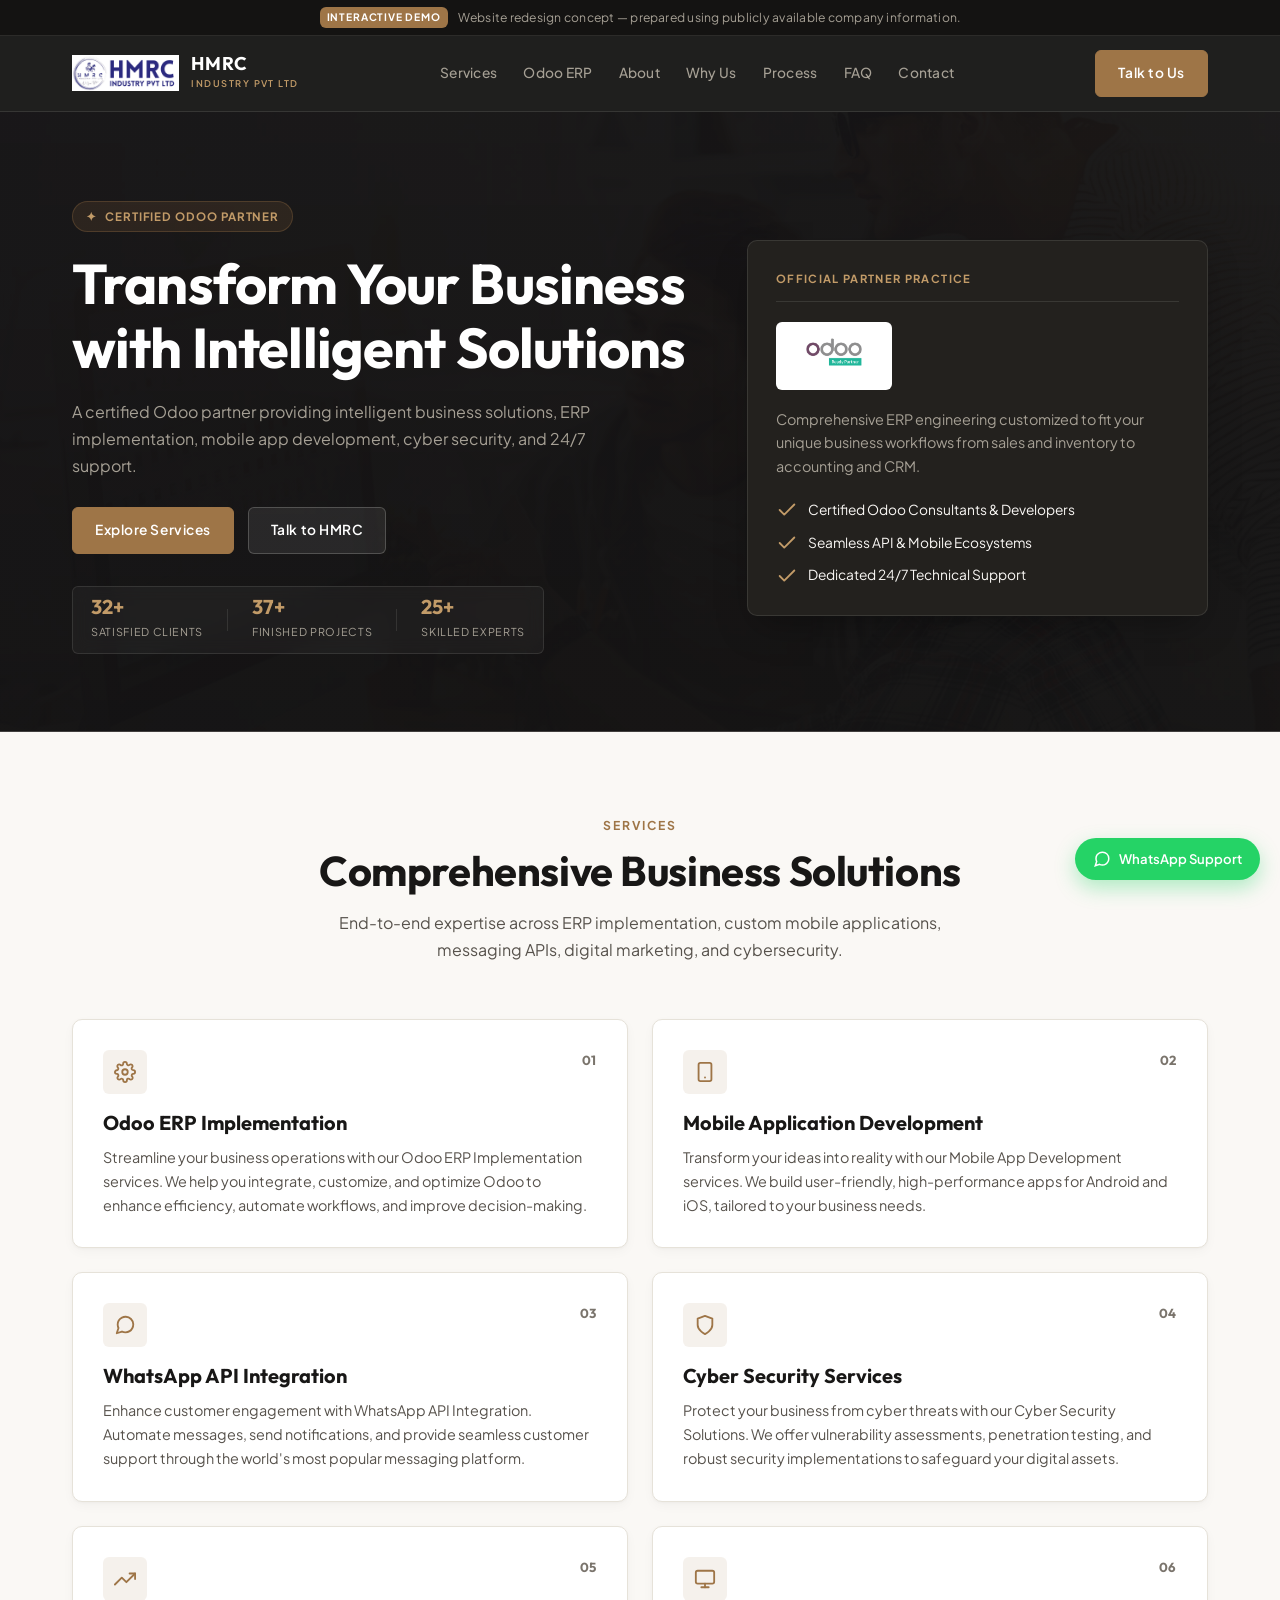
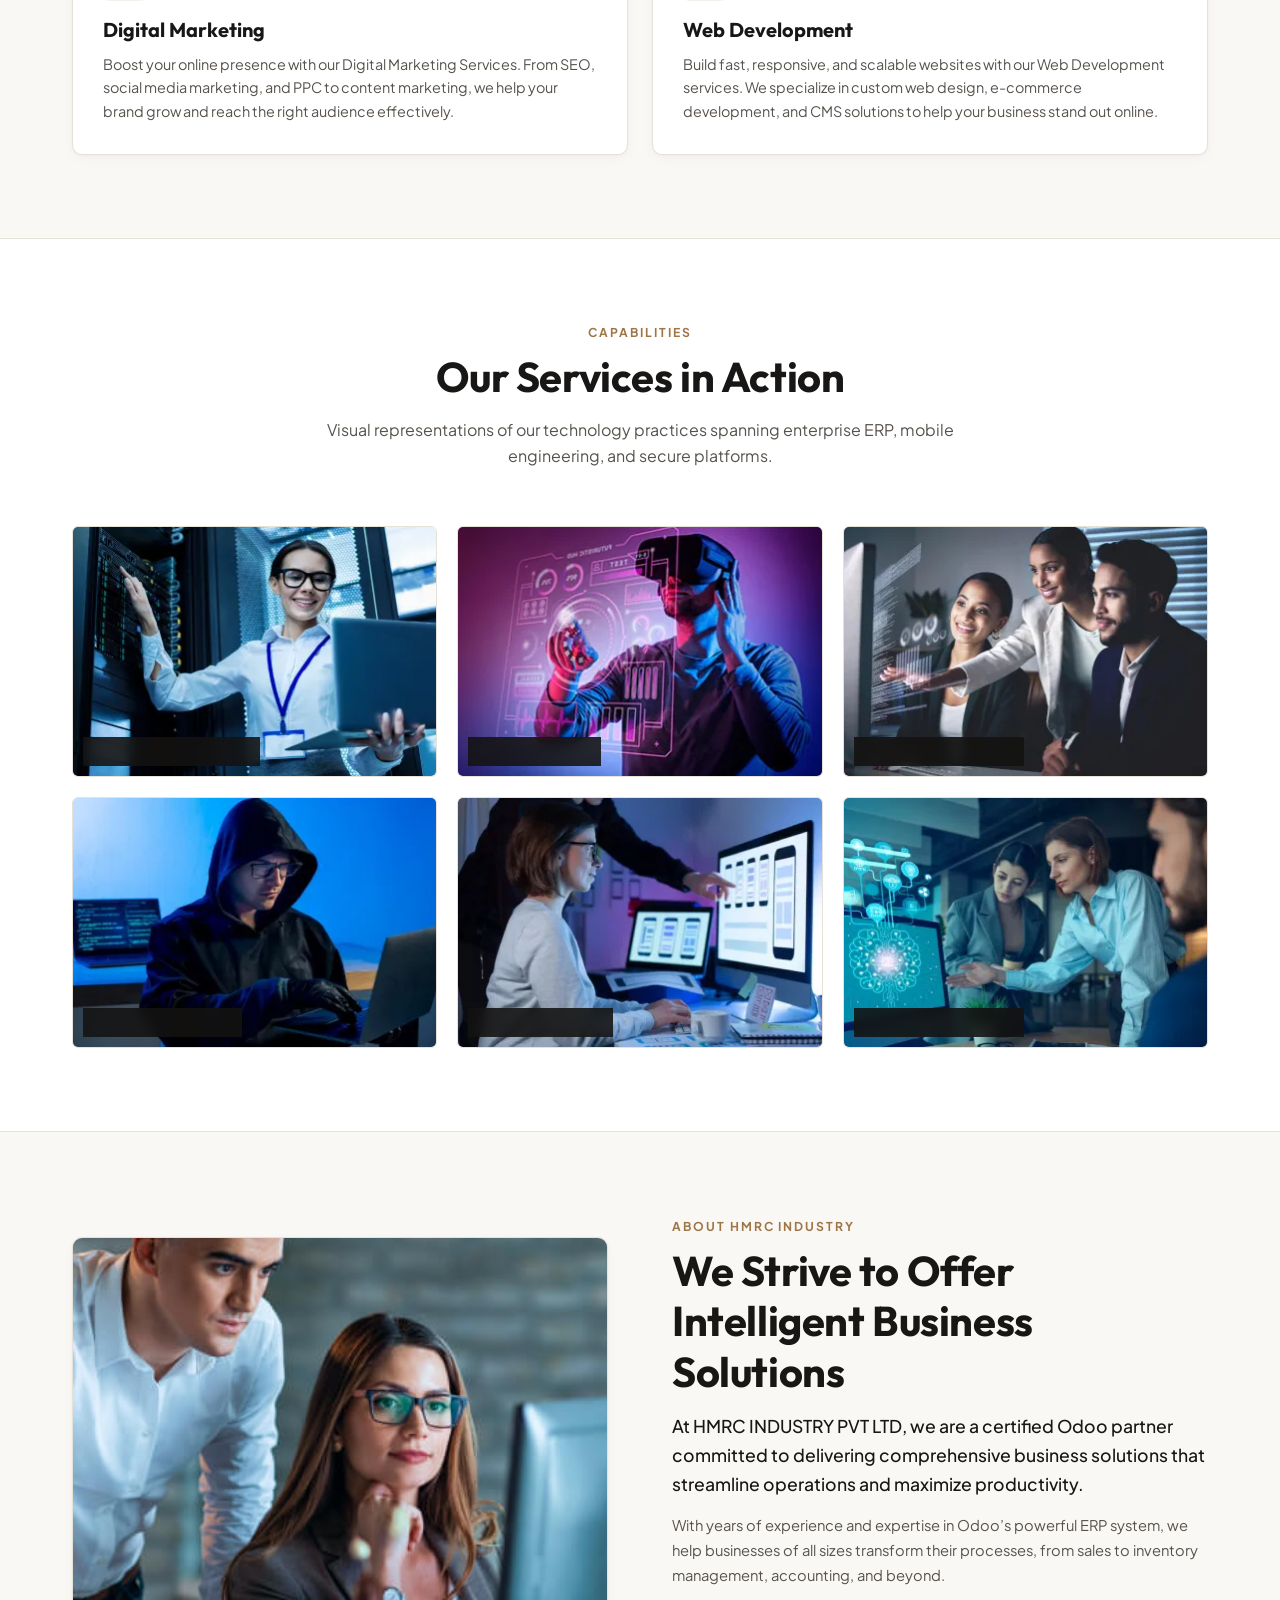
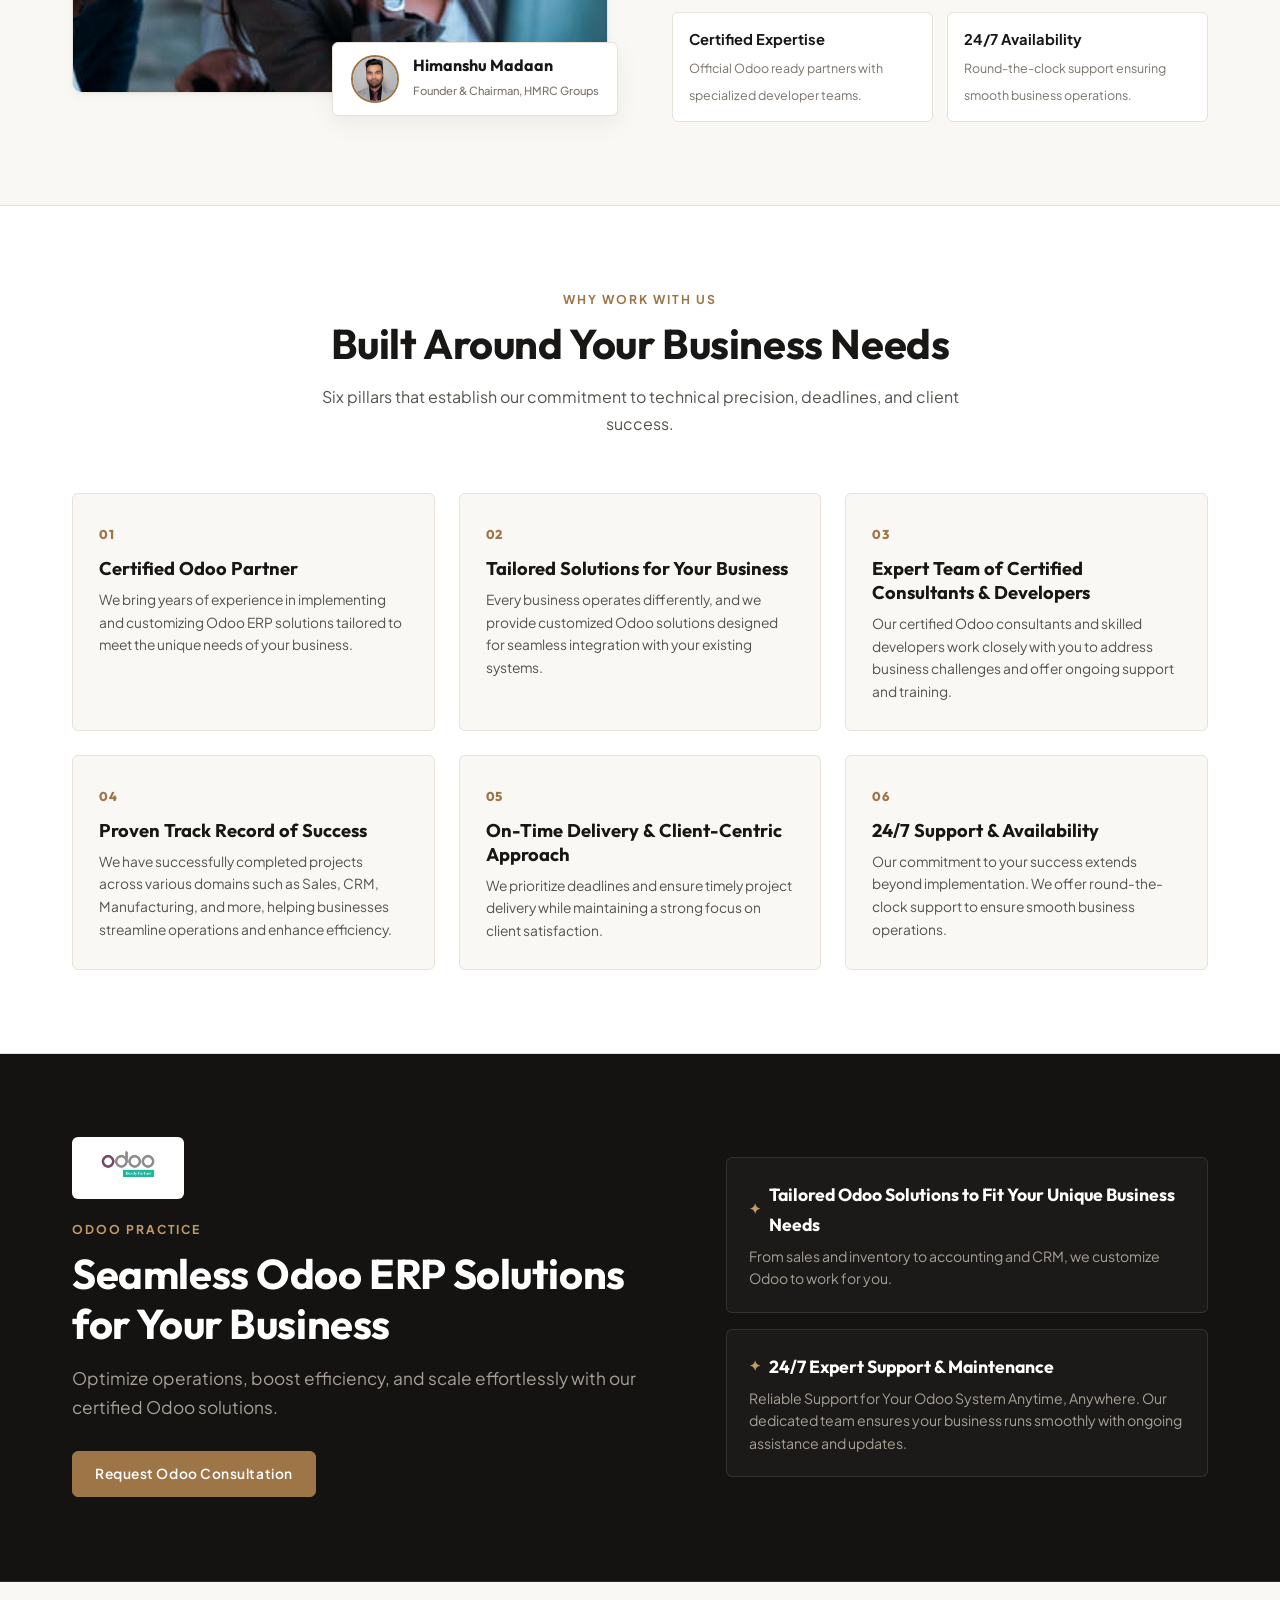
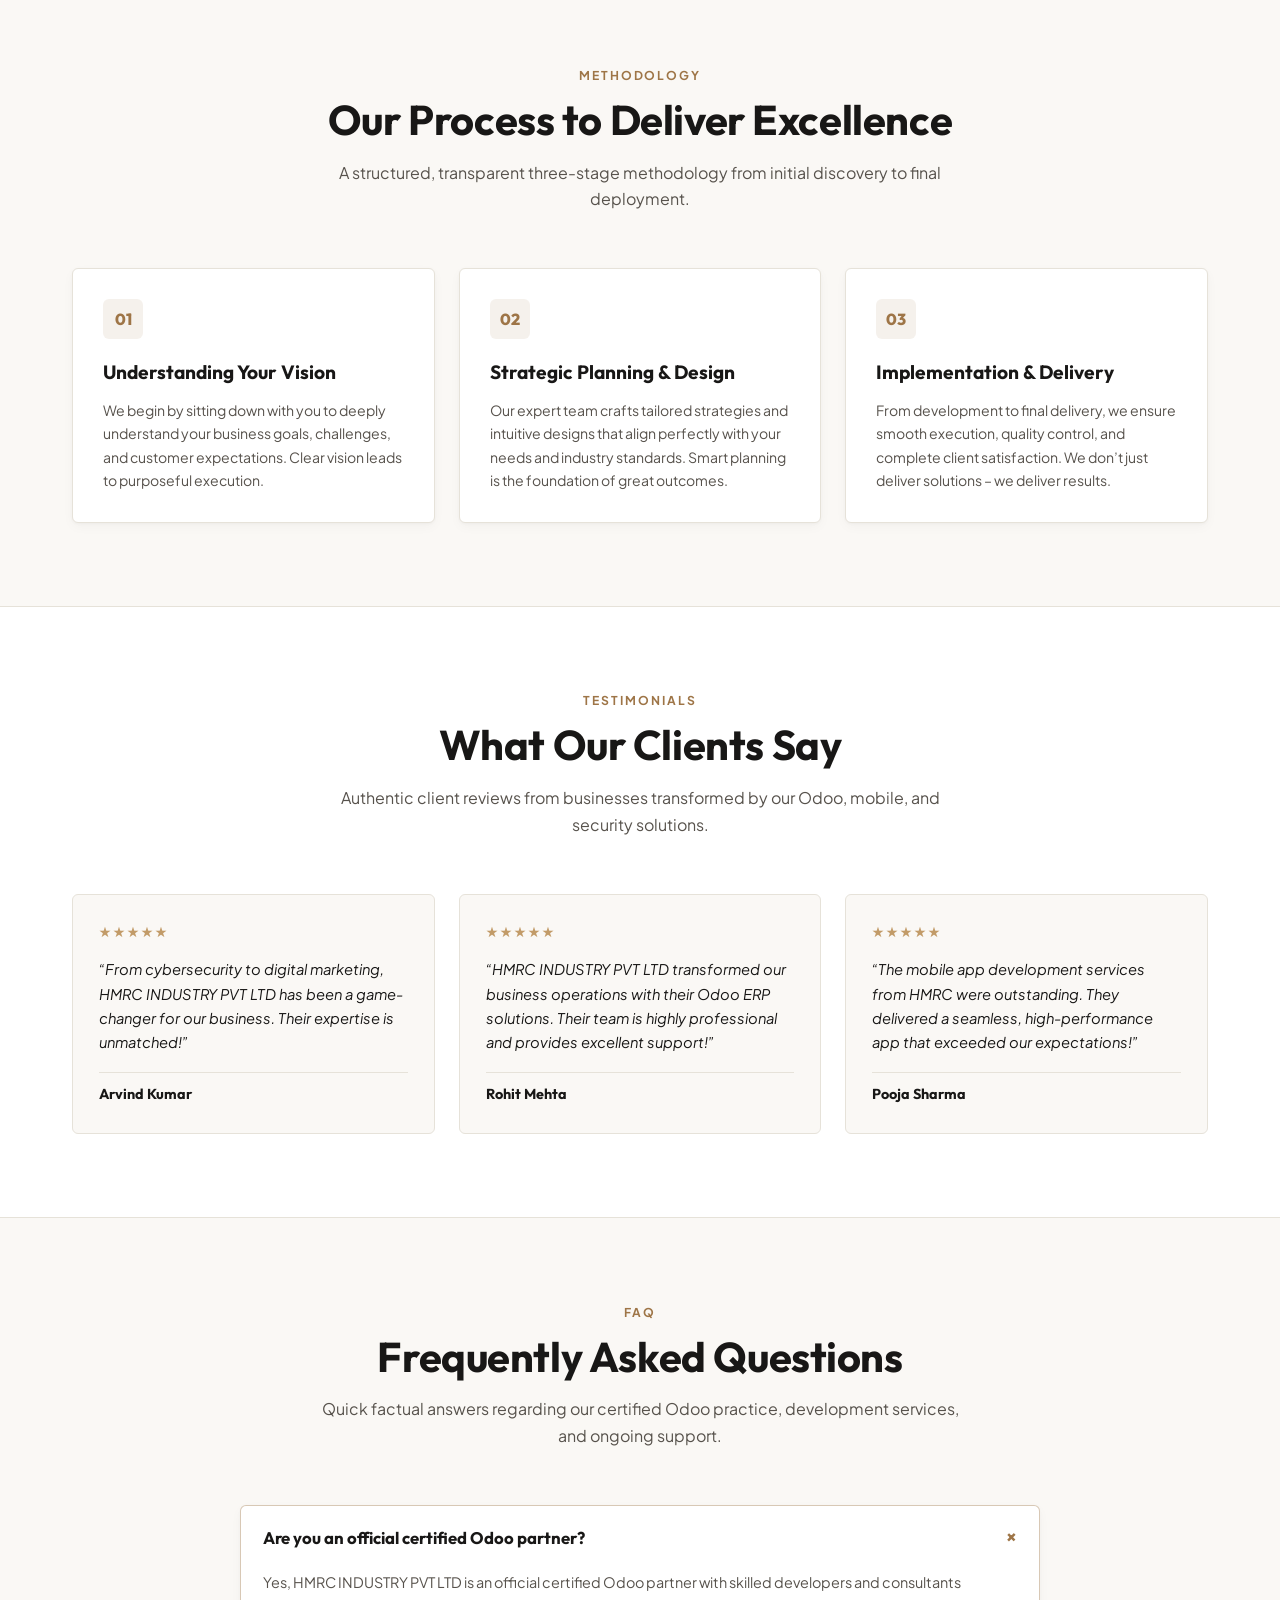
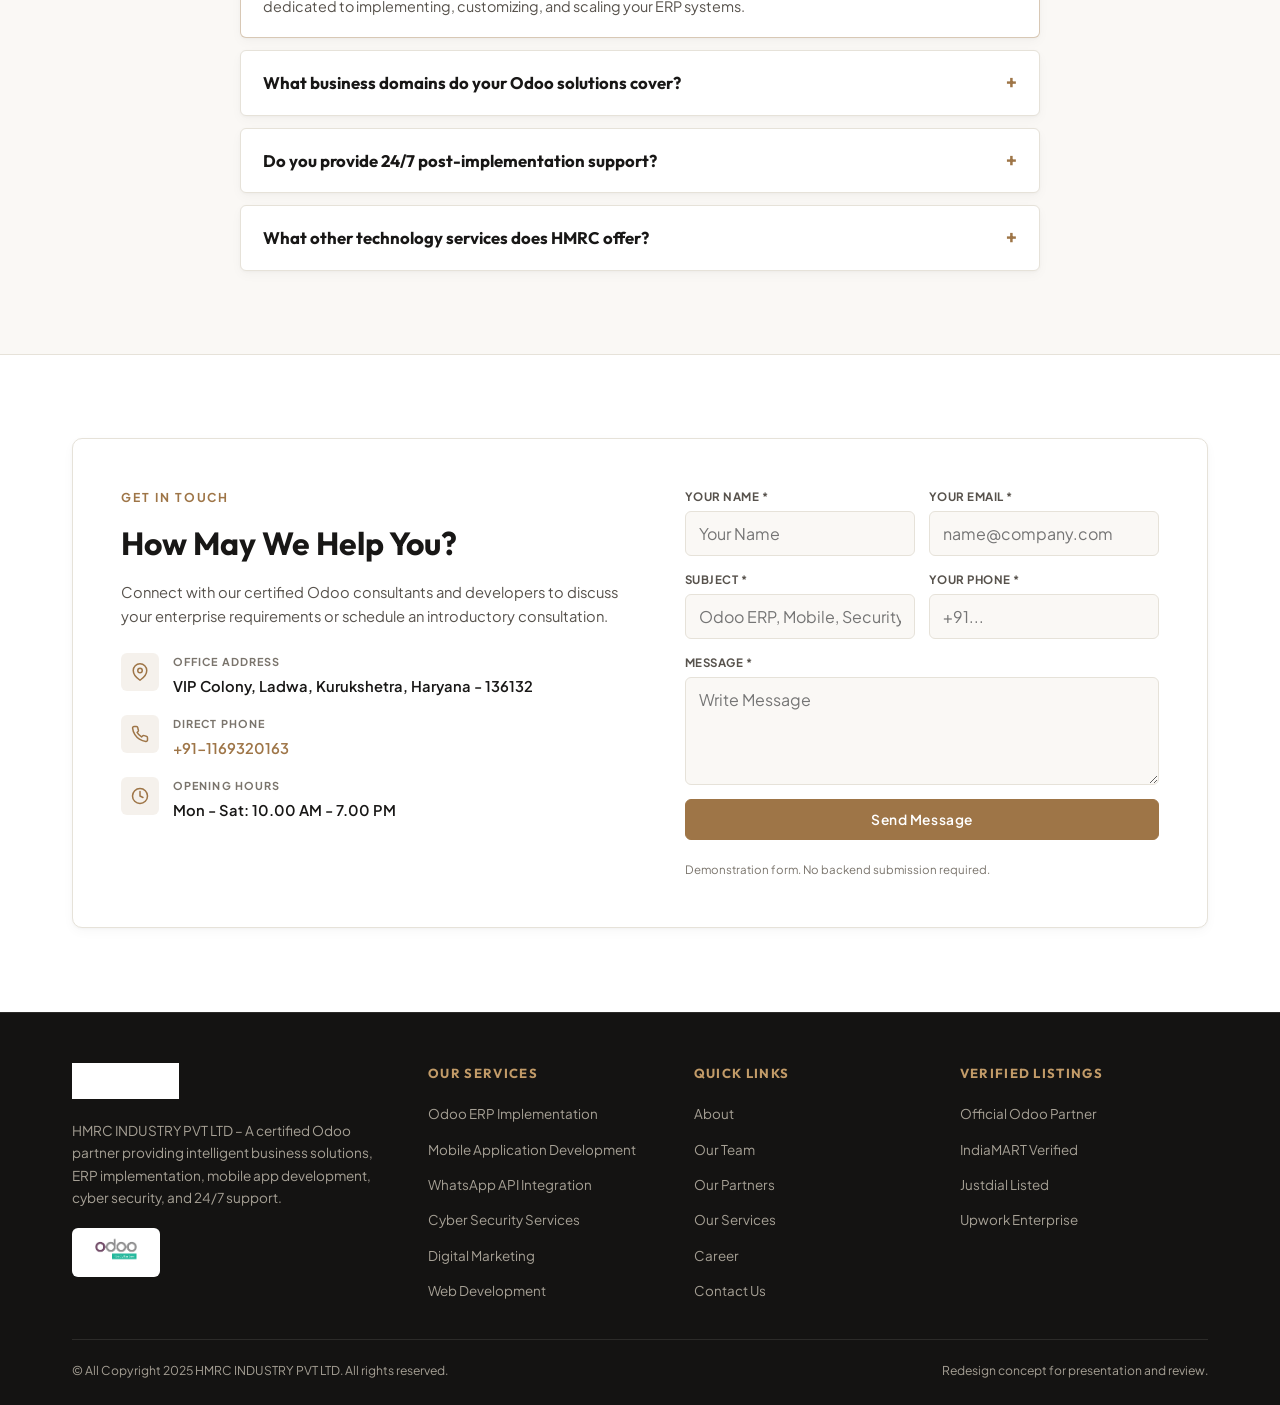
==== commit 1f749436: "style(hmrc-industry): refine minimalist luxury aesthetic with inline SVGs and complete mobile respon" ====
--- a/hmrc-industry/index.html
+++ b/hmrc-industry/index.html
@@ -93,12 +93,7 @@
           <!-- Hero Right Preview Card -->
           <div class="hero-card-preview">
             <div class="card-preview-header">
-              <div class="traffic-dots">
-                <span class="dot-red"></span>
-                <span class="dot-yellow"></span>
-                <span class="dot-green"></span>
-              </div>
-              <span class="preview-tag">Official Partner</span>
+              <span class="preview-tag">Official Partner Practice</span>
             </div>
 
             <div class="hero-odoo-badge-box">
@@ -110,9 +105,18 @@
             </p>
 
             <ul class="preview-checklist">
-              <li><span class="check-icon">✓</span> Certified Odoo Consultants &amp; Developers</li>
-              <li><span class="check-icon">✓</span> Seamless API &amp; Mobile Ecosystems</li>
-              <li><span class="check-icon">✓</span> Dedicated 24/7 Technical Support</li>
+              <li>
+                <svg class="svg-icon svg-check" viewBox="0 0 24 24"><polyline points="20 6 9 17 4 12"></polyline></svg>
+                <span>Certified Odoo Consultants &amp; Developers</span>
+              </li>
+              <li>
+                <svg class="svg-icon svg-check" viewBox="0 0 24 24"><polyline points="20 6 9 17 4 12"></polyline></svg>
+                <span>Seamless API &amp; Mobile Ecosystems</span>
+              </li>
+              <li>
+                <svg class="svg-icon svg-check" viewBox="0 0 24 24"><polyline points="20 6 9 17 4 12"></polyline></svg>
+                <span>Dedicated 24/7 Technical Support</span>
+              </li>
             </ul>
           </div>
         </div>
@@ -123,10 +127,10 @@
     <section class="section services-section" id="services">
       <div class="container">
         <div class="section-header">
-          <div class="section-tag">WHAT WE DO</div>
+          <div class="section-tag">SERVICES</div>
           <h2 class="section-title">Comprehensive Business Solutions</h2>
           <p class="section-desc">
-            End-to-end expertise across ERP implementation, mobile applications, secure communication APIs, digital marketing, and cybersecurity.
+            End-to-end expertise across ERP implementation, custom mobile applications, messaging APIs, digital marketing, and cybersecurity.
           </p>
         </div>
 
@@ -134,7 +138,9 @@
           <!-- Service 1 -->
           <article class="service-card">
             <div class="service-top-bar">
-              <div class="service-icon-box">⚙️</div>
+              <div class="service-icon-box">
+                <svg class="svg-icon" viewBox="0 0 24 24"><circle cx="12" cy="12" r="3"></circle><path d="M19.4 15a1.65 1.65 0 0 0 .33 1.82l.06.06a2 2 0 0 1 0 2.83 2 2 0 0 1-2.83 0l-.06-.06a1.65 1.65 0 0 0-1.82-.33 1.65 1.65 0 0 0-1 1.51V21a2 2 0 0 1-2 2 2 2 0 0 1-2-2v-.09A1.65 1.65 0 0 0 9 19.4a1.65 1.65 0 0 0-1.82.33l-.06.06a2 2 0 0 1-2.83 0 2 2 0 0 1 0-2.83l.06-.06a1.65 1.65 0 0 0 .33-1.82 1.65 1.65 0 0 0-1.51-1H3a2 2 0 0 1-2-2 2 2 0 0 1 2-2h.09A1.65 1.65 0 0 0 4.6 9a1.65 1.65 0 0 0-.33-1.82l-.06-.06a2 2 0 0 1 0-2.83 2 2 0 0 1 2.83 0l.06.06a1.65 1.65 0 0 0 1.82.33H9a1.65 1.65 0 0 0 1-1.51V3a2 2 0 0 1 2-2 2 2 0 0 1 2 2v.09a1.65 1.65 0 0 0 1 1.51 1.65 1.65 0 0 0 1.82-.33l.06-.06a2 2 0 0 1 2.83 0 2 2 0 0 1 0 2.83l-.06.06a1.65 1.65 0 0 0-.33 1.82V9a1.65 1.65 0 0 0 1.51 1H21a2 2 0 0 1 2 2 2 2 0 0 1-2 2h-.09a1.65 1.65 0 0 0-1.51 1z"></path></svg>
+              </div>
               <span class="service-num">01</span>
             </div>
             <h3 class="service-title">Odoo ERP Implementation</h3>
@@ -146,7 +152,9 @@
           <!-- Service 2 -->
           <article class="service-card">
             <div class="service-top-bar">
-              <div class="service-icon-box">📱</div>
+              <div class="service-icon-box">
+                <svg class="svg-icon" viewBox="0 0 24 24"><rect x="5" y="2" width="14" height="20" rx="2" ry="2"></rect><line x1="12" y1="18" x2="12.01" y2="18"></line></svg>
+              </div>
               <span class="service-num">02</span>
             </div>
             <h3 class="service-title">Mobile Application Development</h3>
@@ -158,7 +166,9 @@
           <!-- Service 3 -->
           <article class="service-card">
             <div class="service-top-bar">
-              <div class="service-icon-box">💬</div>
+              <div class="service-icon-box">
+                <svg class="svg-icon" viewBox="0 0 24 24"><path d="M21 11.5a8.38 8.38 0 0 1-.9 3.8 8.5 8.5 0 0 1-7.6 4.7 8.38 8.38 0 0 1-3.8-.9L3 21l1.9-5.7a8.38 8.38 0 0 1-.9-3.8 8.5 8.5 0 0 1 4.7-7.6 8.38 8.38 0 0 1 3.8-.9h.5a8.48 8.48 0 0 1 8 8v.5z"></path></svg>
+              </div>
               <span class="service-num">03</span>
             </div>
             <h3 class="service-title">WhatsApp API Integration</h3>
@@ -170,7 +180,9 @@
           <!-- Service 4 -->
           <article class="service-card">
             <div class="service-top-bar">
-              <div class="service-icon-box">🛡️</div>
+              <div class="service-icon-box">
+                <svg class="svg-icon" viewBox="0 0 24 24"><path d="M12 22s8-4 8-10V5l-8-3-8 3v7c0 6 8 10 8 10z"></path></svg>
+              </div>
               <span class="service-num">04</span>
             </div>
             <h3 class="service-title">Cyber Security Services</h3>
@@ -182,7 +194,9 @@
           <!-- Service 5 -->
           <article class="service-card">
             <div class="service-top-bar">
-              <div class="service-icon-box">📈</div>
+              <div class="service-icon-box">
+                <svg class="svg-icon" viewBox="0 0 24 24"><polyline points="23 6 13.5 15.5 8.5 10.5 1 18"></polyline><polyline points="17 6 23 6 23 12"></polyline></svg>
+              </div>
               <span class="service-num">05</span>
             </div>
             <h3 class="service-title">Digital Marketing</h3>
@@ -194,7 +208,9 @@
           <!-- Service 6 -->
           <article class="service-card">
             <div class="service-top-bar">
-              <div class="service-icon-box">💻</div>
+              <div class="service-icon-box">
+                <svg class="svg-icon" viewBox="0 0 24 24"><rect x="2" y="3" width="20" height="14" rx="2" ry="2"></rect><line x1="8" y1="21" x2="16" y2="21"></line><line x1="12" y1="17" x2="12" y2="21"></line></svg>
+              </div>
               <span class="service-num">06</span>
             </div>
             <h3 class="service-title">Web Development</h3>
@@ -286,7 +302,7 @@
       </div>
     </section>
 
-    <!-- 07. WHY CHOOSE US (Ruya Card Grid) -->
+    <!-- 07. WHY CHOOSE US -->
     <section class="section why-section" id="why-us">
       <div class="container">
         <div class="section-header">
@@ -359,7 +375,7 @@
                 <img src="assets/images/logo/odoo_ready_partners_rgb.png" alt="Official Odoo Ready Partner">
               </div>
             </div>
-            <div class="section-tag" style="color: var(--accent);">ODOO PRACTICE</div>
+            <div class="section-tag" style="color: var(--accent-gold);">ODOO PRACTICE</div>
             <h2 class="section-title section-title-light">Seamless Odoo ERP Solutions for Your Business</h2>
             <p class="odoo-desc">
               Optimize operations, boost efficiency, and scale effortlessly with our certified Odoo solutions.
@@ -525,7 +541,7 @@
       </div>
     </section>
 
-    <!-- 12. CONTACT SECTION (Ruya 2-Column Contact Card) -->
+    <!-- 12. CONTACT SECTION -->
     <section class="section contact-section" id="contact">
       <div class="container">
         <div class="contact-box">
@@ -538,7 +554,9 @@
 
             <div class="contact-meta-list">
               <div class="meta-row">
-                <div class="meta-icon-sq">📍</div>
+                <div class="meta-icon-sq">
+                  <svg class="svg-icon" viewBox="0 0 24 24"><path d="M21 10c0 7-9 13-9 13s-9-6-9-13a9 9 0 0 1 18 0z"></path><circle cx="12" cy="10" r="3"></circle></svg>
+                </div>
                 <div>
                   <span class="meta-label-sm">OFFICE ADDRESS</span>
                   <span class="meta-val-text">VIP Colony, Ladwa, Kurukshetra, Haryana - 136132</span>
@@ -546,7 +564,9 @@
               </div>
 
               <div class="meta-row">
-                <div class="meta-icon-sq">📞</div>
+                <div class="meta-icon-sq">
+                  <svg class="svg-icon" viewBox="0 0 24 24"><path d="M22 16.92v3a2 2 0 0 1-2.18 2 19.79 19.79 0 0 1-8.63-3.07 19.5 19.5 0 0 1-6-6 19.79 19.79 0 0 1-3.07-8.67A2 2 0 0 1 4.11 2h3a2 2 0 0 1 2 1.72 12.84 12.84 0 0 0 .7 2.81 2 2 0 0 1-.45 2.11L8.09 9.91a16 16 0 0 0 6 6l1.27-1.27a2 2 0 0 1 2.11-.45 12.84 12.84 0 0 0 2.81.7A2 2 0 0 1 22 16.92z"></path></svg>
+                </div>
                 <div>
                   <span class="meta-label-sm">DIRECT PHONE</span>
                   <span class="meta-val-text">
@@ -556,7 +576,9 @@
               </div>
 
               <div class="meta-row">
-                <div class="meta-icon-sq">⏰</div>
+                <div class="meta-icon-sq">
+                  <svg class="svg-icon" viewBox="0 0 24 24"><circle cx="12" cy="12" r="10"></circle><polyline points="12 6 12 12 16 14"></polyline></svg>
+                </div>
                 <div>
                   <span class="meta-label-sm">OPENING HOURS</span>
                   <span class="meta-val-text">Mon - Sat: 10.00 AM - 7.00 PM</span>
@@ -661,7 +683,7 @@
 
   <!-- 14. FLOATING WHATSAPP / CALL BUTTON -->
   <a href="https://wa.me/911169320163" target="_blank" rel="noopener noreferrer" class="floating-contact-btn" aria-label="Chat on WhatsApp">
-    <span class="floating-icon">💬</span>
+    <svg class="floating-icon" viewBox="0 0 24 24"><path d="M21 11.5a8.38 8.38 0 0 1-.9 3.8 8.5 8.5 0 0 1-7.6 4.7 8.38 8.38 0 0 1-3.8-.9L3 21l1.9-5.7a8.38 8.38 0 0 1-.9-3.8 8.5 8.5 0 0 1 4.7-7.6 8.38 8.38 0 0 1 3.8-.9h.5a8.48 8.48 0 0 1 8 8v.5z"></path></svg>
     <span>WhatsApp Support</span>
   </a>
 
--- a/hmrc-industry/styles.css
+++ b/hmrc-industry/styles.css
@@ -1,50 +1,56 @@
 /* ==========================================================================
-   HMRC INDUSTRY PVT LTD — RUYA SYSTEM IMPLEMENTATION
-   Design Reference: Ruya Electric Architecture
-   Palette: Clean Light Background, Deep Slate Hero/Sections, Warm Amber Accent
-   Typography: Outfit (Headings) + Plus Jakarta Sans / Inter (Body)
+   HMRC INDUSTRY PVT LTD — MINIMALIST PREMIUM CONSULTANCY SYSTEM
+   Ultra-Clean, Refined Spacing, Feather SVGs, Flawless Mobile Responsiveness
    ========================================================================== */
 
 :root {
-  /* Colors */
-  --bg-body: #F8FAFC;
+  /* Surfaces */
+  --bg-body: #FAF8F5;
   --bg-card: #FFFFFF;
-  --bg-dark: #131722;
-  --bg-dark-surface: #1B2130;
-  --bg-dark-card: #202738;
-
-  /* Text Colors */
-  --text-primary: #0F172A;
-  --text-secondary: #475569;
-  --text-muted: #64748B;
-  --text-light: #F8FAFC;
-  --text-light-muted: #94A3B8;
-
-  /* Accent: Warm Amber / Odoo Golden Orange */
-  --accent: #F59E0B;
-  --accent-hover: #D97706;
-  --accent-light: rgba(245, 158, 11, 0.12);
-  --accent-glow: rgba(245, 158, 11, 0.25);
-
-  /* Borders & Shadows */
-  --border-light: #E2E8F0;
-  --border-dark: rgba(255, 255, 255, 0.1);
-  --shadow-sm: 0 2px 4px rgba(15, 23, 42, 0.04);
-  --shadow-md: 0 10px 25px -5px rgba(15, 23, 42, 0.06), 0 8px 10px -6px rgba(15, 23, 42, 0.04);
-  --shadow-lg: 0 20px 30px -10px rgba(15, 23, 42, 0.1);
-  --radius-md: 12px;
-  --radius-lg: 16px;
+  --bg-surface: #F2EFE9;
+  --bg-surface-subtle: #F6F4EE;
+
+  /* Deep Charcoal & Obsidian (Zero AI Navy) */
+  --bg-dark: #141312;
+  --bg-dark-surface: #1C1A18;
+  --bg-dark-card: #23211E;
 
   /* Typography */
-  --font-heading: 'Outfit', sans-serif;
-  --font-body: 'Plus Jakarta Sans', sans-serif;
+  --text-primary: #181716;
+  --text-secondary: #57524C;
+  --text-muted: #7A746C;
+  --text-light: #FAF8F5;
+  --text-light-muted: #A6A095;
+
+  /* Warm Cognac Bronze / Muted Brass */
+  --accent: #9E7547;
+  --accent-hover: #856138;
+  --accent-light: rgba(158, 117, 71, 0.10);
+  --accent-glow: rgba(158, 117, 71, 0.20);
+  --accent-gold: #C29B68;
+
+  /* Hairlines & Subtle Shadows */
+  --border-light: #E6E2D9;
+  --border-subtle: rgba(24, 23, 22, 0.07);
+  --border-dark: rgba(250, 248, 245, 0.10);
+  --shadow-subtle: 0 1px 3px rgba(24, 23, 22, 0.03), 0 4px 12px rgba(24, 23, 22, 0.03);
+  --shadow-hover: 0 8px 24px rgba(24, 23, 22, 0.06);
+
+  /* Geometry */
+  --radius-sm: 6px;
+  --radius-md: 10px;
+  --radius-lg: 14px;
+
+  /* Fonts */
+  --font-heading: 'Outfit', -apple-system, BlinkMacSystemFont, 'Segoe UI', Roboto, sans-serif;
+  --font-body: 'Plus Jakarta Sans', -apple-system, BlinkMacSystemFont, 'Segoe UI', Roboto, sans-serif;
 
   /* Layout */
-  --max-w: 1220px;
-  --pad-section: clamp(4.5rem, 7vw, 6.5rem);
-}
-
-/* Reset */
+  --max-w: 1200px;
+  --pad-section: clamp(4rem, 6.5vw, 6.5rem);
+}
+
+/* Base Reset */
 *, *::before, *::after {
   box-sizing: border-box;
   margin: 0;
@@ -62,9 +68,11 @@
   font-family: var(--font-body);
   background-color: var(--bg-body);
   color: var(--text-primary);
-  line-height: 1.6;
+  line-height: 1.65;
   -webkit-font-smoothing: antialiased;
+  -moz-osx-font-smoothing: grayscale;
   overflow-x: hidden;
+  width: 100%;
 }
 
 .container {
@@ -76,15 +84,15 @@
   padding-right: clamp(1.25rem, 3.5vw, 2rem);
 }
 
-/* 01. Demo Banner */
+/* 01. Minimal Top Banner */
 .demo-banner {
-  background: linear-gradient(90deg, #131722 0%, #1E293B 100%);
-  border-bottom: 1px solid rgba(245, 158, 11, 0.3);
-  color: #F8FAFC;
+  background: var(--bg-dark);
+  border-bottom: 1px solid var(--border-dark);
+  color: var(--text-light-muted);
   text-align: center;
-  padding: 9px 16px;
-  font-size: 0.8rem;
-  font-weight: 500;
+  padding: 7px 16px;
+  font-size: 0.76rem;
+  letter-spacing: 0.02em;
   display: flex;
   align-items: center;
   justify-content: center;
@@ -93,13 +101,13 @@
 
 .demo-banner-badge {
   background-color: var(--accent);
-  color: #131722;
-  font-size: 0.68rem;
+  color: #FFFFFF;
+  font-size: 0.64rem;
   font-weight: 700;
   text-transform: uppercase;
   letter-spacing: 0.08em;
-  padding: 2px 8px;
-  border-radius: 4px;
+  padding: 2px 7px;
+  border-radius: var(--radius-sm);
 }
 
 /* 02. Navbar */
@@ -107,10 +115,10 @@
   position: sticky;
   top: 0;
   z-index: 1000;
-  background: rgba(19, 23, 34, 0.92);
-  backdrop-filter: blur(14px);
+  background: rgba(20, 19, 18, 0.95);
+  backdrop-filter: blur(16px);
   border-bottom: 1px solid var(--border-dark);
-  padding: 16px 0;
+  padding: 14px 0;
   transition: all 0.25s ease;
 }
 
@@ -128,7 +136,7 @@
 }
 
 .brand-logo-img {
-  height: 38px;
+  height: 36px;
   width: auto;
   object-fit: contain;
 }
@@ -143,30 +151,34 @@
   font-size: 1.15rem;
   font-weight: 700;
   color: #FFFFFF;
-  letter-spacing: 0.02em;
-  line-height: 1.1;
+  letter-spacing: 0.04em;
+  line-height: 1;
 }
 
 .brand-sub {
-  font-size: 0.62rem;
+  font-size: 0.58rem;
   font-weight: 600;
-  color: var(--accent);
-  letter-spacing: 0.14em;
+  color: var(--accent-gold);
+  letter-spacing: 0.16em;
   text-transform: uppercase;
+  margin-top: 2px;
 }
 
 .nav-menu {
   display: flex;
   align-items: center;
-  gap: 28px;
+  gap: 26px;
 }
 
 .nav-link {
   color: var(--text-light-muted);
   text-decoration: none;
-  font-size: 0.9rem;
+  font-size: 0.86rem;
   font-weight: 500;
-  transition: color 0.2s;
+  letter-spacing: 0.02em;
+  transition: color 0.2s ease;
+  position: relative;
+  padding: 4px 0;
 }
 
 .nav-link:hover {
@@ -176,16 +188,16 @@
 .nav-actions {
   display: flex;
   align-items: center;
-  gap: 16px;
+  gap: 14px;
 }
 
 .mobile-toggle {
   display: none;
   background: transparent;
   border: 1px solid var(--border-dark);
-  padding: 8px 10px;
+  padding: 8px;
   cursor: pointer;
-  border-radius: 6px;
+  border-radius: var(--radius-sm);
   flex-direction: column;
   gap: 5px;
 }
@@ -193,59 +205,50 @@
 .mobile-toggle span {
   display: block;
   width: 22px;
-  height: 2px;
+  height: 1.5px;
   background-color: #FFFFFF;
-}
-
-/* Global Buttons & Badges */
+  transition: transform 0.25s ease, opacity 0.25s ease;
+}
+
+/* Minimal Clean Buttons */
 .btn {
   display: inline-flex;
   align-items: center;
   justify-content: center;
   gap: 8px;
   padding: 11px 22px;
-  border-radius: 8px;
+  border-radius: var(--radius-sm);
   font-weight: 600;
-  font-size: 0.9rem;
+  font-size: 0.86rem;
+  letter-spacing: 0.04em;
   text-decoration: none;
-  transition: all 0.2s ease;
+  transition: all 0.22s ease;
   cursor: pointer;
   font-family: var(--font-body);
 }
 
 .btn-primary {
   background-color: var(--accent);
-  color: #131722;
+  color: #FFFFFF;
   border: 1px solid var(--accent);
 }
 
 .btn-primary:hover {
   background-color: var(--accent-hover);
   border-color: var(--accent-hover);
-  transform: translateY(-2px);
-  box-shadow: 0 4px 14px var(--accent-glow);
+  transform: translateY(-1px);
+  box-shadow: 0 4px 12px var(--accent-glow);
 }
 
 .btn-secondary {
-  background-color: rgba(255, 255, 255, 0.08);
+  background-color: rgba(250, 248, 245, 0.08);
   color: #FFFFFF;
-  border: 1px solid rgba(255, 255, 255, 0.2);
+  border: 1px solid rgba(250, 248, 245, 0.2);
 }
 
 .btn-secondary:hover {
-  background-color: rgba(255, 255, 255, 0.15);
-  transform: translateY(-2px);
-}
-
-.btn-outline-dark {
-  background-color: transparent;
-  color: var(--text-primary);
-  border: 1px solid var(--border-light);
-}
-
-.btn-outline-dark:hover {
-  border-color: var(--text-primary);
-  background-color: rgba(15, 23, 42, 0.03);
+  background-color: rgba(250, 248, 245, 0.14);
+  transform: translateY(-1px);
 }
 
 .badge-pill {
@@ -253,45 +256,46 @@
   align-items: center;
   gap: 8px;
   background-color: var(--accent-light);
-  color: #D97706;
-  border: 1px solid rgba(245, 158, 11, 0.3);
-  padding: 6px 14px;
+  color: var(--accent);
+  border: 1px solid rgba(158, 117, 71, 0.25);
+  padding: 5px 13px;
   border-radius: 50px;
-  font-size: 0.76rem;
-  font-weight: 700;
-  letter-spacing: 0.06em;
+  font-size: 0.72rem;
+  font-weight: 700;
+  letter-spacing: 0.08em;
   text-transform: uppercase;
   margin-bottom: 20px;
 }
 
 .badge-pill-dark {
-  background-color: rgba(245, 158, 11, 0.15);
+  background-color: rgba(158, 117, 71, 0.15);
+  color: var(--accent-gold);
+  border-color: rgba(158, 117, 71, 0.3);
+}
+
+.section-tag {
   color: var(--accent);
-  border-color: rgba(245, 158, 11, 0.35);
-}
-
-.section-tag {
-  color: var(--accent-hover);
-  font-size: 0.8rem;
-  font-weight: 700;
-  letter-spacing: 0.12em;
+  font-size: 0.76rem;
+  font-weight: 700;
+  letter-spacing: 0.16em;
   text-transform: uppercase;
-  margin-bottom: 12px;
+  margin-bottom: 10px;
 }
 
 .section-header {
   text-align: center;
-  max-width: 680px;
-  margin: 0 auto 50px auto;
+  max-width: 660px;
+  margin: 0 auto clamp(2.5rem, 4.5vw, 3.5rem) auto;
 }
 
 .section-title {
   font-family: var(--font-heading);
-  font-size: clamp(2rem, 3.8vw, 2.75rem);
-  font-weight: 700;
-  color: var(--text-primary);
-  line-height: 1.2;
-  margin-bottom: 16px;
+  font-size: clamp(1.85rem, 3.5vw, 2.6rem);
+  font-weight: 700;
+  color: var(--text-primary);
+  line-height: 1.22;
+  letter-spacing: -0.01em;
+  margin-bottom: 14px;
 }
 
 .section-title-light {
@@ -300,8 +304,8 @@
 
 .section-desc {
   color: var(--text-secondary);
-  font-size: 1.05rem;
-  line-height: 1.6;
+  font-size: 1rem;
+  line-height: 1.65;
 }
 
 .section-desc-light {
@@ -314,11 +318,11 @@
   padding-bottom: var(--pad-section);
 }
 
-/* 03. HERO SECTION (Photographic Deep Dark Background) */
+/* 03. HERO SECTION */
 .hero-section {
   position: relative;
-  background: linear-gradient(rgba(19, 23, 34, 0.88), rgba(19, 23, 34, 0.94)), url('assets/images/banner/banner-image.jpg') center/cover no-repeat;
-  padding: clamp(4.5rem, 8vw, 7.5rem) 0 clamp(4rem, 7vw, 6.5rem) 0;
+  background: linear-gradient(rgba(20, 19, 18, 0.90), rgba(20, 19, 18, 0.94)), url('assets/images/banner/banner-image.jpg') center/cover no-repeat;
+  padding: clamp(4rem, 7vw, 6.5rem) 0 clamp(3.5rem, 6vw, 5.5rem) 0;
   color: #FFFFFF;
   border-bottom: 1px solid var(--border-dark);
 }
@@ -326,126 +330,112 @@
 .hero-layout {
   display: grid;
   grid-template-columns: 1.15fr 0.85fr;
-  gap: 48px;
+  gap: clamp(2rem, 4vw, 3.5rem);
   align-items: center;
 }
 
 .hero-content h1 {
   font-family: var(--font-heading);
-  font-size: clamp(2.5rem, 4.8vw, 3.8rem);
-  font-weight: 700;
-  line-height: 1.15;
+  font-size: clamp(2.35rem, 4.4vw, 3.5rem);
+  font-weight: 700;
+  line-height: 1.14;
+  letter-spacing: -0.015em;
   color: #FFFFFF;
-  margin-bottom: 20px;
+  margin-bottom: 18px;
 }
 
 .hero-desc {
   color: var(--text-light-muted);
-  font-size: clamp(1.05rem, 1.35vw, 1.2rem);
+  font-size: clamp(1rem, 1.25vw, 1.12rem);
   line-height: 1.7;
+  margin-bottom: 28px;
+  max-width: 520px;
+}
+
+.hero-buttons {
+  display: flex;
+  gap: 14px;
   margin-bottom: 32px;
-  max-width: 540px;
-}
-
-.hero-buttons {
-  display: flex;
-  gap: 16px;
-  margin-bottom: 36px;
   flex-wrap: wrap;
 }
 
 .hero-stats-pill {
   display: inline-flex;
   align-items: center;
-  gap: 24px;
-  background: rgba(255, 255, 255, 0.05);
+  gap: clamp(14px, 2.5vw, 24px);
+  background: rgba(250, 248, 245, 0.04);
   border: 1px solid var(--border-dark);
-  padding: 12px 20px;
-  border-radius: 12px;
+  padding: 10px 18px;
+  border-radius: var(--radius-sm);
   backdrop-filter: blur(8px);
 }
 
 .hero-stat-node strong {
   display: block;
   font-family: var(--font-heading);
-  font-size: 1.35rem;
-  color: var(--accent);
+  font-size: 1.25rem;
+  color: var(--accent-gold);
   line-height: 1;
 }
 
 .hero-stat-node span {
-  font-size: 0.72rem;
+  font-size: 0.68rem;
   color: var(--text-light-muted);
   text-transform: uppercase;
-  letter-spacing: 0.05em;
+  letter-spacing: 0.06em;
 }
 
 .hero-stat-sep {
   width: 1px;
-  height: 24px;
+  height: 22px;
   background-color: var(--border-dark);
 }
 
-/* Hero Right: Trust / Practice Card */
+/* Hero Right Preview Card */
 .hero-card-preview {
   background: var(--bg-dark-card);
-  border: 1px solid rgba(255, 255, 255, 0.12);
-  border-radius: var(--radius-lg);
-  padding: 32px;
-  box-shadow: 0 25px 50px -12px rgba(0, 0, 0, 0.35);
+  border: 1px solid rgba(250, 248, 245, 0.1);
+  border-radius: var(--radius-md);
+  padding: clamp(22px, 3vw, 28px);
+  box-shadow: 0 16px 36px -10px rgba(0, 0, 0, 0.35);
 }
 
 .card-preview-header {
   display: flex;
   justify-content: space-between;
   align-items: center;
-  margin-bottom: 24px;
-  padding-bottom: 16px;
+  margin-bottom: 20px;
+  padding-bottom: 14px;
   border-bottom: 1px solid var(--border-dark);
 }
 
-.traffic-dots {
-  display: flex;
-  gap: 6px;
-}
-
-.traffic-dots span {
-  width: 10px;
-  height: 10px;
-  border-radius: 50%;
-}
-
-.dot-red { background-color: #EF4444; }
-.dot-yellow { background-color: #F59E0B; }
-.dot-green { background-color: #10B981; }
-
 .preview-tag {
-  font-size: 0.72rem;
-  font-weight: 700;
-  letter-spacing: 0.1em;
-  color: var(--accent);
+  font-size: 0.7rem;
+  font-weight: 700;
+  letter-spacing: 0.12em;
+  color: var(--accent-gold);
   text-transform: uppercase;
 }
 
 .hero-odoo-badge-box {
   background-color: #FFFFFF;
-  padding: 12px 20px;
-  border-radius: 8px;
+  padding: 10px 18px;
+  border-radius: var(--radius-sm);
   display: inline-block;
-  margin-bottom: 20px;
+  margin-bottom: 18px;
 }
 
 .hero-odoo-badge-box img {
-  height: 46px;
+  height: 40px;
   width: auto;
   object-fit: contain;
 }
 
 .card-preview-text {
   color: var(--text-light-muted);
-  font-size: 0.92rem;
+  font-size: 0.9rem;
   line-height: 1.65;
-  margin-bottom: 24px;
+  margin-bottom: 20px;
 }
 
 .preview-checklist {
@@ -459,13 +449,15 @@
   display: flex;
   align-items: center;
   gap: 10px;
-  font-size: 0.88rem;
-  color: #F8FAFC;
-}
-
-.check-icon {
-  color: var(--accent);
-  font-weight: bold;
+  font-size: 0.86rem;
+  color: var(--text-light);
+}
+
+.svg-check {
+  width: 17px;
+  height: 17px;
+  color: var(--accent-gold);
+  flex-shrink: 0;
 }
 
 /* 04. SERVICES (2-Column Responsive Card Grid) */
@@ -476,63 +468,74 @@
 .services-grid-2col {
   display: grid;
   grid-template-columns: repeat(2, 1fr);
-  gap: 24px;
+  gap: clamp(16px, 2.5vw, 24px);
 }
 
 .service-card {
   background: var(--bg-card);
   border: 1px solid var(--border-light);
   border-radius: var(--radius-md);
-  padding: 32px;
-  box-shadow: var(--shadow-sm);
-  transition: all 0.25s ease;
+  padding: clamp(22px, 3vw, 30px);
+  box-shadow: var(--shadow-subtle);
+  transition: transform 0.2s ease, border-color 0.2s ease, box-shadow 0.2s ease;
   display: flex;
   flex-direction: column;
 }
 
 .service-card:hover {
-  transform: translateY(-4px);
-  box-shadow: var(--shadow-md);
-  border-color: rgba(245, 158, 11, 0.4);
+  transform: translateY(-3px);
+  box-shadow: var(--shadow-hover);
+  border-color: rgba(158, 117, 71, 0.4);
 }
 
 .service-top-bar {
   display: flex;
   justify-content: space-between;
   align-items: flex-start;
-  margin-bottom: 20px;
+  margin-bottom: 16px;
 }
 
 .service-icon-box {
-  width: 48px;
-  height: 48px;
-  border-radius: 10px;
+  width: 44px;
+  height: 44px;
+  border-radius: var(--radius-sm);
   background-color: var(--accent-light);
-  color: var(--accent-hover);
+  color: var(--accent);
   display: flex;
   align-items: center;
   justify-content: center;
-  font-size: 1.4rem;
+}
+
+.svg-icon {
+  width: 22px;
+  height: 22px;
+  stroke: currentColor;
+  fill: none;
+  stroke-width: 2;
+  stroke-linecap: round;
+  stroke-linejoin: round;
 }
 
 .service-num {
   font-family: var(--font-heading);
-  font-size: 0.85rem;
+  font-size: 0.82rem;
   font-weight: 700;
   color: var(--text-muted);
+  letter-spacing: 0.04em;
 }
 
 .service-title {
   font-family: var(--font-heading);
-  font-size: 1.35rem;
-  font-weight: 700;
-  color: var(--text-primary);
-  margin-bottom: 12px;
+  font-size: 1.25rem;
+  font-weight: 700;
+  color: var(--text-primary);
+  margin-bottom: 10px;
+  line-height: 1.3;
 }
 
 .service-desc {
   color: var(--text-secondary);
-  font-size: 0.92rem;
+  font-size: 0.9rem;
   line-height: 1.65;
 }
 
@@ -546,12 +549,12 @@
 .gallery-grid {
   display: grid;
   grid-template-columns: repeat(3, 1fr);
-  gap: 20px;
+  gap: clamp(14px, 2vw, 20px);
 }
 
 .gallery-card {
   position: relative;
-  border-radius: var(--radius-md);
+  border-radius: var(--radius-sm);
   overflow: hidden;
   aspect-ratio: 16 / 11;
   background-color: var(--bg-body);
@@ -562,23 +565,24 @@
   width: 100%;
   height: 100%;
   object-fit: cover;
-  transition: transform 0.4s ease;
+  transition: transform 0.35s ease;
 }
 
 .gallery-card:hover img {
-  transform: scale(1.05);
+  transform: scale(1.04);
 }
 
 .gallery-overlay-badge {
   position: absolute;
-  bottom: 12px;
-  left: 12px;
-  background: rgba(19, 23, 34, 0.85);
+  bottom: 10px;
+  left: 10px;
+  background: rgba(20, 19, 18, 0.88);
   color: #FFFFFF;
-  padding: 6px 12px;
-  border-radius: 6px;
-  font-size: 0.74rem;
+  padding: 5px 10px;
+  border-radius: var(--radius-sm);
+  font-size: 0.72rem;
   font-weight: 600;
+  letter-spacing: 0.02em;
   backdrop-filter: blur(6px);
 }
 
@@ -590,7 +594,7 @@
 .about-layout {
   display: grid;
   grid-template-columns: 1fr 1fr;
-  gap: 48px;
+  gap: clamp(2.5rem, 5vw, 4.5rem);
   align-items: center;
 }
 
@@ -600,31 +604,31 @@
 
 .about-main-pic {
   width: 100%;
-  border-radius: var(--radius-lg);
-  box-shadow: var(--shadow-md);
-  aspect-ratio: 4 / 3.5;
+  border-radius: var(--radius-md);
+  box-shadow: var(--shadow-subtle);
+  aspect-ratio: 4 / 3.4;
   object-fit: cover;
   border: 1px solid var(--border-light);
 }
 
 .founder-card-overlay {
   position: absolute;
-  bottom: -20px;
+  bottom: -16px;
   right: -10px;
   background: #FFFFFF;
   border: 1px solid var(--border-light);
-  border-radius: var(--radius-md);
-  padding: 16px 20px;
-  box-shadow: var(--shadow-lg);
-  display: flex;
-  align-items: center;
-  gap: 16px;
-  max-width: 320px;
+  border-radius: var(--radius-sm);
+  padding: 12px 18px;
+  box-shadow: var(--shadow-hover);
+  display: flex;
+  align-items: center;
+  gap: 14px;
+  max-width: 310px;
 }
 
 .founder-card-overlay img {
-  width: 52px;
-  height: 52px;
+  width: 48px;
+  height: 48px;
   border-radius: 50%;
   object-fit: cover;
   border: 2px solid var(--accent);
@@ -632,59 +636,59 @@
 
 .founder-card-overlay h5 {
   font-family: var(--font-heading);
-  font-size: 1.05rem;
+  font-size: 1rem;
   font-weight: 700;
   color: var(--text-primary);
   line-height: 1.2;
 }
 
 .founder-card-overlay span {
-  font-size: 0.72rem;
+  font-size: 0.7rem;
   color: var(--text-muted);
   font-weight: 500;
 }
 
 .about-content-block .lead-text {
-  font-size: 1.15rem;
+  font-size: 1.1rem;
   color: var(--text-primary);
   line-height: 1.65;
   font-weight: 500;
-  margin-bottom: 16px;
+  margin-bottom: 14px;
 }
 
 .about-content-block .body-text {
-  font-size: 0.95rem;
+  font-size: 0.92rem;
   color: var(--text-secondary);
   line-height: 1.7;
-  margin-bottom: 28px;
+  margin-bottom: 24px;
 }
 
 .about-highlights {
   display: grid;
   grid-template-columns: 1fr 1fr;
-  gap: 16px;
+  gap: 14px;
 }
 
 .highlight-box {
   background: var(--bg-card);
   border: 1px solid var(--border-light);
-  border-radius: 8px;
-  padding: 16px;
+  border-radius: var(--radius-sm);
+  padding: 14px 16px;
 }
 
 .highlight-box strong {
   display: block;
-  font-size: 0.95rem;
-  color: var(--text-primary);
-  margin-bottom: 4px;
+  font-size: 0.92rem;
+  color: var(--text-primary);
+  margin-bottom: 3px;
 }
 
 .highlight-box span {
-  font-size: 0.8rem;
+  font-size: 0.78rem;
   color: var(--text-muted);
 }
 
-/* 07. WHY CHOOSE US (Ruya Card Grid) */
+/* 07. WHY CHOOSE US */
 .why-section {
   background-color: #FFFFFF;
   border-top: 1px solid var(--border-light);
@@ -694,48 +698,48 @@
 .why-grid {
   display: grid;
   grid-template-columns: repeat(3, 1fr);
-  gap: 24px;
+  gap: clamp(16px, 2.5vw, 24px);
 }
 
 .why-card {
   background: var(--bg-body);
   border: 1px solid var(--border-light);
-  border-radius: var(--radius-md);
-  padding: 28px;
-  transition: all 0.25s ease;
+  border-radius: var(--radius-sm);
+  padding: clamp(20px, 2.5vw, 26px);
+  transition: transform 0.2s ease, border-color 0.2s ease;
 }
 
 .why-card:hover {
-  transform: translateY(-3px);
-  border-color: rgba(245, 158, 11, 0.4);
-  box-shadow: var(--shadow-sm);
+  transform: translateY(-2px);
+  border-color: rgba(158, 117, 71, 0.4);
 }
 
 .why-num {
   font-family: var(--font-heading);
-  font-size: 0.85rem;
+  font-size: 0.8rem;
   font-weight: 800;
-  color: var(--accent-hover);
-  margin-bottom: 14px;
+  color: var(--accent);
+  margin-bottom: 12px;
   display: inline-block;
+  letter-spacing: 0.06em;
 }
 
 .why-card-title {
   font-family: var(--font-heading);
-  font-size: 1.2rem;
-  font-weight: 700;
-  color: var(--text-primary);
-  margin-bottom: 10px;
+  font-size: 1.15rem;
+  font-weight: 700;
+  color: var(--text-primary);
+  margin-bottom: 8px;
   line-height: 1.3;
 }
 
 .why-card-desc {
-  font-size: 0.88rem;
+  font-size: 0.86rem;
   color: var(--text-secondary);
   line-height: 1.65;
 }
 
-/* 08. ODOO FEATURE SECTION (Dark Background Section) */
+/* 08. ODOO FEATURE SECTION */
 .odoo-section {
   background-color: var(--bg-dark);
   color: #FFFFFF;
@@ -745,69 +749,70 @@
 .odoo-layout {
   display: grid;
   grid-template-columns: 1.1fr 0.9fr;
-  gap: 48px;
+  gap: clamp(2.5rem, 5vw, 4.5rem);
   align-items: center;
 }
 
 .odoo-badge-wrap {
-  margin-bottom: 24px;
+  margin-bottom: 20px;
 }
 
 .odoo-badge-white {
   background-color: #FFFFFF;
-  padding: 10px 22px;
-  border-radius: 8px;
+  padding: 8px 18px;
+  border-radius: var(--radius-sm);
   display: inline-block;
 }
 
 .odoo-badge-white img {
-  height: 44px;
+  height: 38px;
   width: auto;
   object-fit: contain;
 }
 
 .odoo-desc {
-  font-size: 1.15rem;
+  font-size: 1.08rem;
   color: var(--text-light-muted);
   line-height: 1.7;
-  margin-bottom: 32px;
+  margin-bottom: 28px;
 }
 
 .odoo-pillars-stack {
   display: flex;
   flex-direction: column;
-  gap: 20px;
+  gap: 16px;
 }
 
 .odoo-pillar-card {
   background: var(--bg-dark-surface);
   border: 1px solid var(--border-dark);
-  border-radius: var(--radius-md);
-  padding: 24px;
+  border-radius: var(--radius-sm);
+  padding: 22px;
 }
 
 .pillar-title {
   font-family: var(--font-heading);
-  font-size: 1.15rem;
+  font-size: 1.1rem;
   font-weight: 700;
   color: #FFFFFF;
-  margin-bottom: 8px;
-  display: flex;
-  align-items: center;
-  gap: 10px;
+  margin-bottom: 6px;
+  display: flex;
+  align-items: center;
+  gap: 8px;
 }
 
 .pillar-bullet {
-  color: var(--accent);
+  color: var(--accent-gold);
+  font-size: 0.85rem;
 }
 
 .pillar-desc {
-  font-size: 0.9rem;
+  font-size: 0.88rem;
   color: var(--text-light-muted);
   line-height: 1.6;
 }
 
-/* 09. PROCESS SECTION (3-Step Numbered Flow) */
+/* 09. PROCESS SECTION */
 .process-section {
   background-color: var(--bg-body);
 }
@@ -815,34 +820,33 @@
 .process-grid {
   display: grid;
   grid-template-columns: repeat(3, 1fr);
-  gap: 24px;
+  gap: clamp(16px, 2.5vw, 24px);
 }
 
 .process-card {
   background: var(--bg-card);
   border: 1px solid var(--border-light);
-  border-radius: var(--radius-md);
-  padding: 32px;
-  box-shadow: var(--shadow-sm);
-  position: relative;
+  border-radius: var(--radius-sm);
+  padding: clamp(22px, 3vw, 30px);
+  box-shadow: var(--shadow-subtle);
 }
 
 .process-header {
   display: flex;
   align-items: center;
   justify-content: space-between;
-  margin-bottom: 20px;
+  margin-bottom: 18px;
 }
 
 .process-step-badge {
   background-color: var(--accent-light);
-  color: var(--accent-hover);
-  font-family: var(--font-heading);
-  font-size: 1.1rem;
+  color: var(--accent);
+  font-family: var(--font-heading);
+  font-size: 1rem;
   font-weight: 800;
-  width: 44px;
-  height: 44px;
-  border-radius: 10px;
+  width: 40px;
+  height: 40px;
+  border-radius: var(--radius-sm);
   display: flex;
   align-items: center;
   justify-content: center;
@@ -850,14 +854,14 @@
 
 .process-step-title {
   font-family: var(--font-heading);
-  font-size: 1.25rem;
-  font-weight: 700;
-  color: var(--text-primary);
-  margin-bottom: 12px;
+  font-size: 1.2rem;
+  font-weight: 700;
+  color: var(--text-primary);
+  margin-bottom: 10px;
 }
 
 .process-step-desc {
-  font-size: 0.9rem;
+  font-size: 0.88rem;
   color: var(--text-secondary);
   line-height: 1.65;
 }
@@ -872,41 +876,41 @@
 .testimonials-grid {
   display: grid;
   grid-template-columns: repeat(3, 1fr);
-  gap: 24px;
+  gap: clamp(16px, 2.5vw, 24px);
 }
 
 .testimonial-card {
   background: var(--bg-body);
   border: 1px solid var(--border-light);
-  border-radius: var(--radius-md);
-  padding: 28px;
+  border-radius: var(--radius-sm);
+  padding: clamp(22px, 2.5vw, 26px);
   display: flex;
   flex-direction: column;
   justify-content: space-between;
 }
 
 .quote-stars {
-  color: var(--accent);
-  margin-bottom: 16px;
-  font-size: 0.9rem;
+  color: var(--accent-gold);
+  margin-bottom: 14px;
+  font-size: 0.85rem;
   letter-spacing: 2px;
 }
 
 .testimonial-text {
-  font-size: 0.95rem;
+  font-size: 0.92rem;
   color: var(--text-primary);
   line-height: 1.65;
   font-style: italic;
-  margin-bottom: 20px;
+  margin-bottom: 18px;
 }
 
 .testimonial-client {
   font-family: var(--font-heading);
-  font-size: 0.95rem;
+  font-size: 0.9rem;
   font-weight: 700;
   color: var(--text-primary);
   border-top: 1px solid var(--border-light);
-  padding-top: 12px;
+  padding-top: 10px;
 }
 
 /* 11. FAQ ACCORDION */
@@ -915,30 +919,30 @@
 }
 
 .faq-list {
-  max-width: 820px;
+  max-width: 800px;
   margin: 0 auto;
   display: flex;
   flex-direction: column;
-  gap: 14px;
+  gap: 12px;
 }
 
 .faq-item {
   background: var(--bg-card);
   border: 1px solid var(--border-light);
-  border-radius: var(--radius-md);
+  border-radius: var(--radius-sm);
   overflow: hidden;
-  box-shadow: var(--shadow-sm);
-  transition: border-color 0.2s;
+  box-shadow: var(--shadow-subtle);
+  transition: border-color 0.2s ease;
 }
 
 .faq-item.active {
-  border-color: rgba(245, 158, 11, 0.4);
+  border-color: rgba(158, 117, 71, 0.4);
 }
 
 .faq-question {
-  padding: 20px 24px;
-  font-family: var(--font-heading);
-  font-size: 1.1rem;
+  padding: 18px 22px;
+  font-family: var(--font-heading);
+  font-size: 1.05rem;
   font-weight: 700;
   color: var(--text-primary);
   display: flex;
@@ -949,9 +953,10 @@
 }
 
 .faq-toggle-icon {
-  font-size: 1.25rem;
-  color: var(--accent-hover);
+  font-size: 1.2rem;
+  color: var(--accent);
   transition: transform 0.25s ease;
+  line-height: 1;
 }
 
 .faq-item.active .faq-toggle-icon {
@@ -961,22 +966,22 @@
 .faq-answer {
   max-height: 0;
   overflow: hidden;
-  padding: 0 24px;
+  padding: 0 22px;
   transition: all 0.3s ease;
 }
 
 .faq-item.active .faq-answer {
   max-height: 200px;
-  padding-bottom: 20px;
+  padding-bottom: 18px;
 }
 
 .faq-answer p {
   color: var(--text-secondary);
-  font-size: 0.92rem;
+  font-size: 0.9rem;
   line-height: 1.7;
 }
 
-/* 12. CONTACT SECTION (Ruya 2-Column Contact Card) */
+/* 12. CONTACT SECTION */
 .contact-section {
   background-color: #FFFFFF;
   border-top: 1px solid var(--border-light);
@@ -985,71 +990,76 @@
 .contact-box {
   background: var(--bg-card);
   border: 1px solid var(--border-light);
-  border-radius: var(--radius-lg);
-  padding: clamp(2rem, 5vw, 3.5rem);
-  box-shadow: var(--shadow-md);
+  border-radius: var(--radius-md);
+  padding: clamp(1.75rem, 4.5vw, 3rem);
+  box-shadow: var(--shadow-subtle);
   display: grid;
-  grid-template-columns: 1.1fr 0.9fr;
-  gap: 48px;
+  grid-template-columns: 1.05fr 0.95fr;
+  gap: clamp(2rem, 4vw, 3.5rem);
 }
 
 .contact-info-col h3 {
   font-family: var(--font-heading);
-  font-size: 2rem;
-  font-weight: 700;
-  color: var(--text-primary);
-  margin-bottom: 12px;
+  font-size: clamp(1.6rem, 2.5vw, 2rem);
+  font-weight: 700;
+  color: var(--text-primary);
+  margin-bottom: 10px;
 }
 
 .contact-info-desc {
   color: var(--text-secondary);
-  font-size: 0.95rem;
+  font-size: 0.92rem;
   line-height: 1.65;
-  margin-bottom: 28px;
+  margin-bottom: 24px;
 }
 
 .contact-meta-list {
   display: flex;
   flex-direction: column;
-  gap: 18px;
+  gap: 16px;
 }
 
 .meta-row {
   display: flex;
-  gap: 16px;
+  gap: 14px;
   align-items: flex-start;
 }
 
 .meta-icon-sq {
-  width: 42px;
-  height: 42px;
-  border-radius: 8px;
+  width: 38px;
+  height: 38px;
+  border-radius: var(--radius-sm);
   background-color: var(--accent-light);
-  color: var(--accent-hover);
+  color: var(--accent);
   display: flex;
   align-items: center;
   justify-content: center;
-  font-size: 1.1rem;
   flex-shrink: 0;
 }
 
+.meta-icon-sq .svg-icon {
+  width: 18px;
+  height: 18px;
+}
+
 .meta-label-sm {
-  font-size: 0.72rem;
+  font-size: 0.68rem;
   text-transform: uppercase;
-  letter-spacing: 0.08em;
+  letter-spacing: 0.1em;
   font-weight: 700;
   color: var(--text-muted);
   display: block;
+  margin-bottom: 2px;
 }
 
 .meta-val-text {
-  font-size: 0.95rem;
+  font-size: 0.92rem;
   color: var(--text-primary);
   font-weight: 600;
 }
 
 .meta-phone-link {
-  color: var(--accent-hover);
+  color: var(--accent);
   text-decoration: none;
 }
 
@@ -1061,24 +1071,25 @@
 .contact-form-grid {
   display: flex;
   flex-direction: column;
-  gap: 16px;
+  gap: 14px;
 }
 
 .form-group-duo {
   display: grid;
   grid-template-columns: 1fr 1fr;
-  gap: 16px;
+  gap: 14px;
 }
 
 .form-input-group {
   display: flex;
   flex-direction: column;
-  gap: 6px;
+  gap: 5px;
 }
 
 .form-input-group label {
-  font-size: 0.75rem;
-  font-weight: 700;
+  font-size: 0.72rem;
+  font-weight: 700;
+  letter-spacing: 0.04em;
   text-transform: uppercase;
   color: var(--text-secondary);
 }
@@ -1086,59 +1097,59 @@
 .form-ctrl {
   background: var(--bg-body);
   border: 1px solid var(--border-light);
-  border-radius: 8px;
-  padding: 12px 14px;
+  border-radius: var(--radius-sm);
+  padding: 11px 13px;
   font-family: var(--font-body);
-  font-size: 0.9rem;
+  font-size: 16px; /* Prevents mobile Safari auto-zoom */
   color: var(--text-primary);
   outline: none;
-  transition: all 0.2s;
+  transition: border-color 0.2s, background-color 0.2s;
 }
 
 .form-ctrl:focus {
   border-color: var(--accent);
   background-color: #FFFFFF;
-  box-shadow: 0 0 0 3px var(--accent-light);
 }
 
 .textarea-ctrl {
   resize: vertical;
+  min-height: 90px;
 }
 
 .form-note {
-  font-size: 0.75rem;
+  font-size: 0.72rem;
   color: var(--text-muted);
-  margin-top: 8px;
+  margin-top: 6px;
 }
 
 /* 13. COMPACT FOOTER */
 .site-footer {
   background-color: var(--bg-dark);
   color: var(--text-light);
-  padding: 60px 0 30px 0;
+  padding: 50px 0 25px 0;
   border-top: 1px solid var(--border-dark);
 }
 
 .footer-columns {
   display: grid;
   grid-template-columns: 1.4fr 1fr 1fr 1.1fr;
-  gap: 40px;
-  padding-bottom: 40px;
+  gap: clamp(24px, 3.5vw, 40px);
+  padding-bottom: 35px;
   border-bottom: 1px solid var(--border-dark);
 }
 
 .footer-brand-logo {
-  height: 40px;
+  height: 36px;
   width: auto;
   filter: brightness(0) invert(1);
-  margin-bottom: 16px;
+  margin-bottom: 14px;
 }
 
 .footer-pitch {
-  font-size: 0.88rem;
+  font-size: 0.85rem;
   color: var(--text-light-muted);
   line-height: 1.65;
-  margin-bottom: 20px;
+  margin-bottom: 18px;
   max-width: 320px;
 }
 
@@ -1146,38 +1157,38 @@
   display: inline-block;
   background-color: #FFFFFF;
   padding: 6px 14px;
-  border-radius: 6px;
+  border-radius: var(--radius-sm);
 }
 
 .footer-odoo-badge-wrap img {
-  height: 32px;
+  height: 30px;
   width: auto;
   object-fit: contain;
 }
 
 .footer-heading {
   font-family: var(--font-heading);
-  font-size: 0.85rem;
-  font-weight: 700;
-  letter-spacing: 0.08em;
+  font-size: 0.82rem;
+  font-weight: 700;
+  letter-spacing: 0.1em;
   text-transform: uppercase;
-  color: var(--accent);
-  margin-bottom: 18px;
+  color: var(--accent-gold);
+  margin-bottom: 16px;
 }
 
 .footer-nav-list {
   list-style: none;
   display: flex;
   flex-direction: column;
-  gap: 10px;
+  gap: 9px;
 }
 
 .footer-nav-list a,
 .footer-static-item {
   text-decoration: none;
-  font-size: 0.86rem;
+  font-size: 0.84rem;
   color: var(--text-light-muted);
-  transition: color 0.2s;
+  transition: color 0.2s ease;
 }
 
 .footer-nav-list a:hover {
@@ -1188,63 +1199,68 @@
   display: flex;
   justify-content: space-between;
   align-items: center;
-  padding-top: 24px;
-  font-size: 0.8rem;
+  padding-top: 20px;
+  font-size: 0.76rem;
   color: var(--text-light-muted);
   flex-wrap: wrap;
-  gap: 12px;
-}
-
-/* 14. FLOATING WHATSAPP / CALL BUTTON */
+  gap: 10px;
+}
+
+/* 14. FLOATING WHATSAPP BUTTON */
 .floating-contact-btn {
   position: fixed;
-  bottom: 24px;
-  right: 24px;
+  bottom: 20px;
+  right: 20px;
   z-index: 999;
   background-color: #25D366;
   color: #FFFFFF;
   text-decoration: none;
   border-radius: 50px;
-  padding: 12px 20px;
-  display: flex;
-  align-items: center;
-  gap: 10px;
-  font-weight: 700;
-  font-size: 0.85rem;
-  box-shadow: 0 10px 25px rgba(37, 211, 102, 0.4);
-  transition: all 0.25s ease;
+  padding: 10px 18px;
+  display: flex;
+  align-items: center;
+  gap: 8px;
+  font-weight: 600;
+  font-size: 0.82rem;
+  box-shadow: 0 8px 20px rgba(37, 211, 102, 0.35);
+  transition: transform 0.2s ease;
 }
 
 .floating-contact-btn:hover {
-  transform: translateY(-3px);
-  box-shadow: 0 14px 30px rgba(37, 211, 102, 0.5);
+  transform: translateY(-2px);
   color: #FFFFFF;
 }
 
 .floating-icon {
-  font-size: 1.2rem;
-}
-
-/* Responsive */
+  width: 18px;
+  height: 18px;
+  stroke: currentColor;
+  fill: none;
+  stroke-width: 2;
+}
+
+/* ==========================================================================
+   RESPONSIVE DESIGN (Flawless across all devices)
+   ========================================================================== */
 @media (max-width: 1024px) {
   .hero-layout {
     grid-template-columns: 1fr;
-    gap: 36px;
+    gap: 32px;
   }
 
   .about-layout {
     grid-template-columns: 1fr;
-    gap: 40px;
+    gap: 36px;
   }
 
   .odoo-layout {
     grid-template-columns: 1fr;
-    gap: 36px;
+    gap: 32px;
   }
 
   .contact-box {
     grid-template-columns: 1fr;
-    gap: 36px;
+    gap: 32px;
   }
 
   .footer-columns {
@@ -1256,13 +1272,13 @@
   .nav-menu {
     display: none;
     position: absolute;
-    top: 70px;
+    top: 65px;
     left: 0;
     width: 100%;
     background: var(--bg-dark);
     flex-direction: column;
-    padding: 24px;
-    gap: 16px;
+    padding: 20px 24px;
+    gap: 14px;
     border-bottom: 1px solid var(--border-dark);
   }
 
@@ -1302,12 +1318,43 @@
     grid-template-columns: 1fr;
   }
 
+  .hero-stats-pill {
+    width: 100%;
+    justify-content: space-between;
+  }
+
   .floating-contact-btn span {
     display: none;
   }
 
   .floating-contact-btn {
-    padding: 14px;
+    padding: 12px;
     border-radius: 50%;
   }
 }
+
+@media (max-width: 480px) {
+  .hero-buttons {
+    flex-direction: column;
+    width: 100%;
+  }
+
+  .hero-buttons .btn {
+    width: 100%;
+    text-align: center;
+    justify-content: center;
+  }
+
+  .hero-stats-pill {
+    display: grid;
+    grid-template-columns: repeat(3, 1fr);
+    gap: 8px;
+    text-align: center;
+    padding: 12px 8px;
+  }
+
+  .hero-stat-sep {
+    display: none;
+  }
+}
+
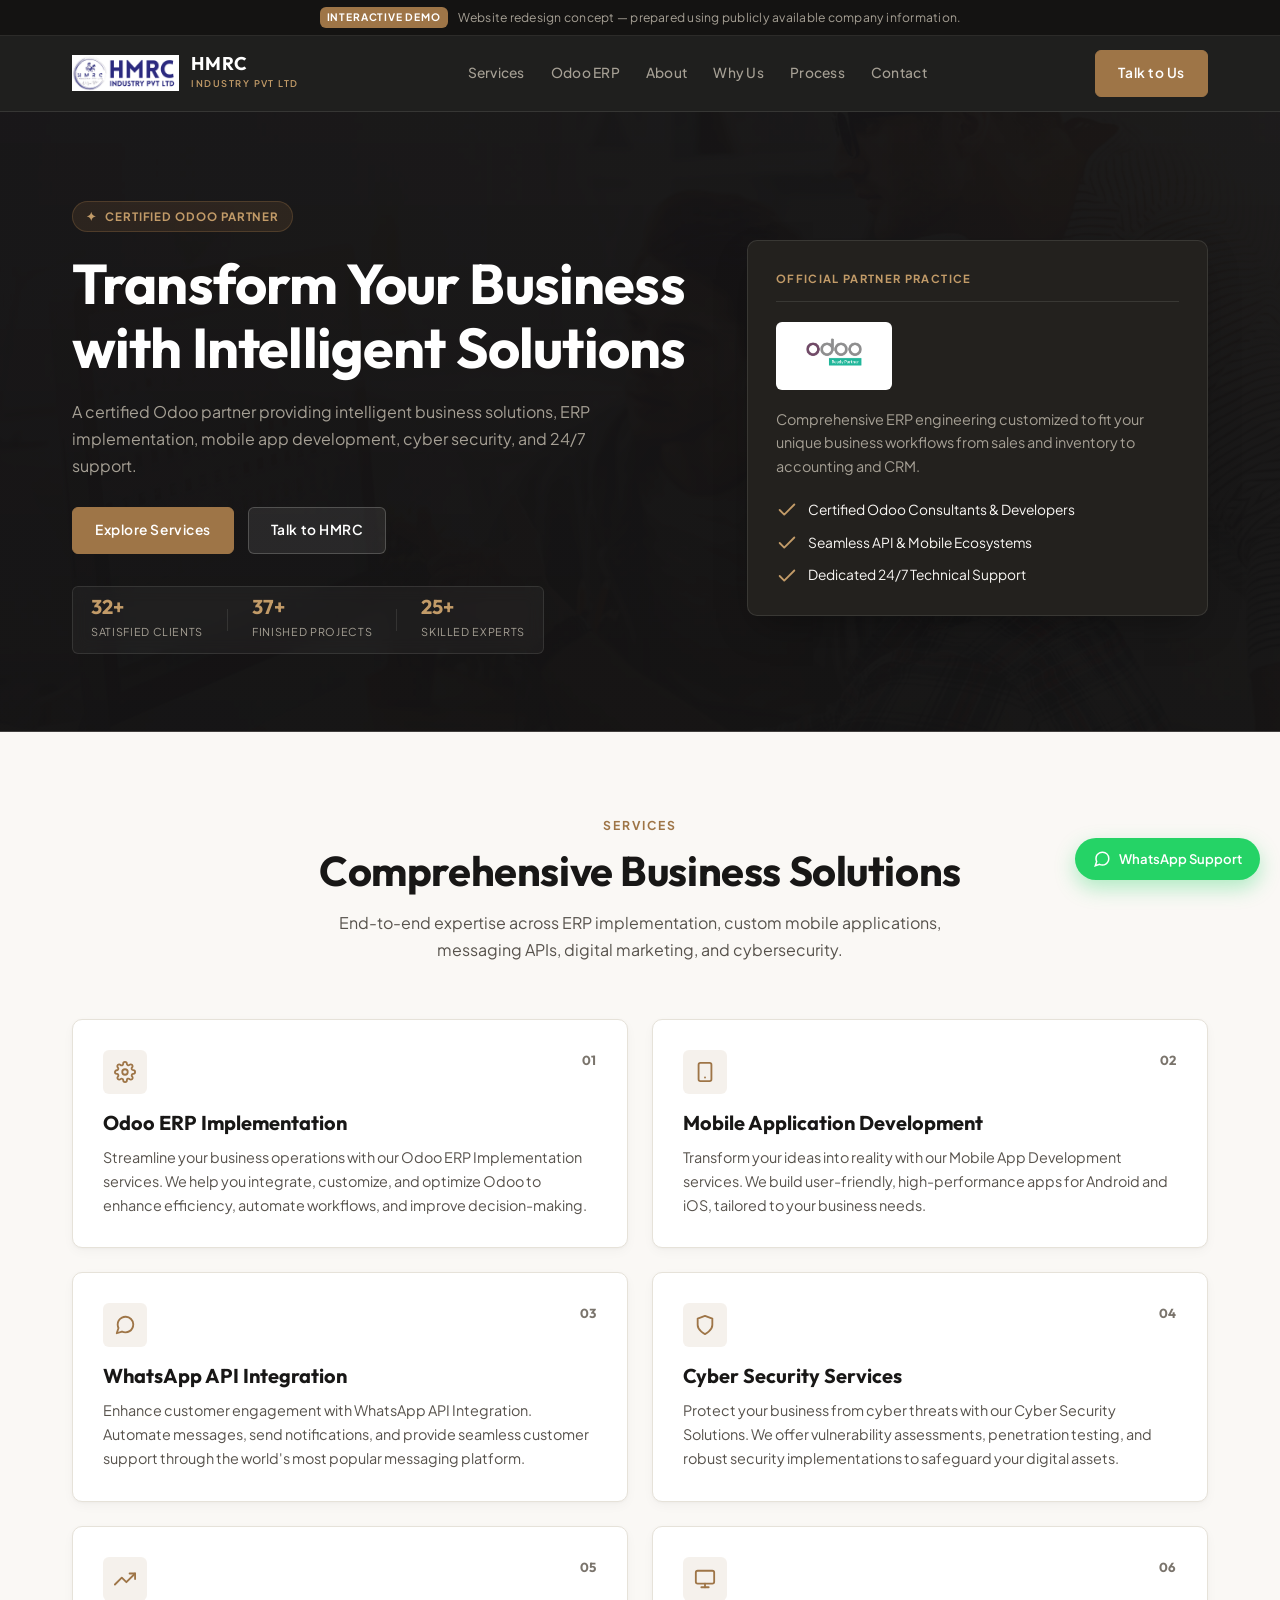
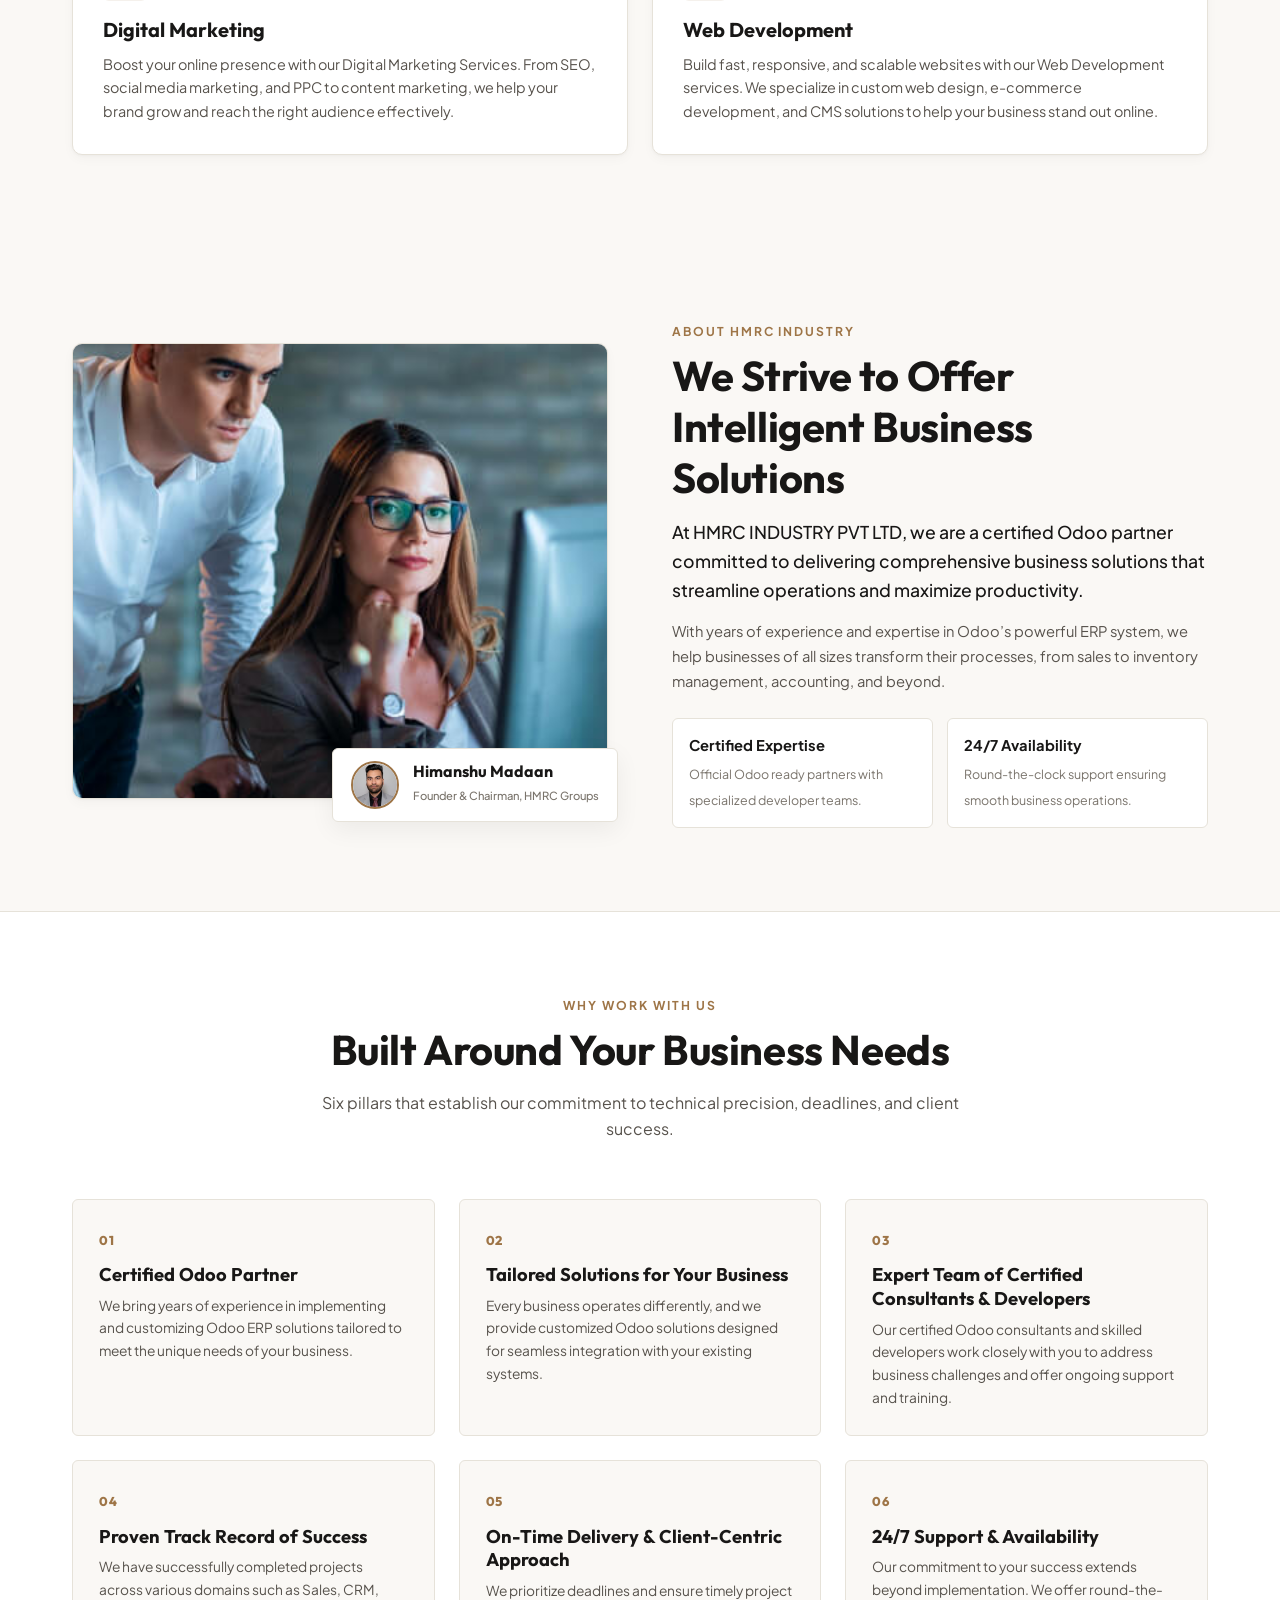
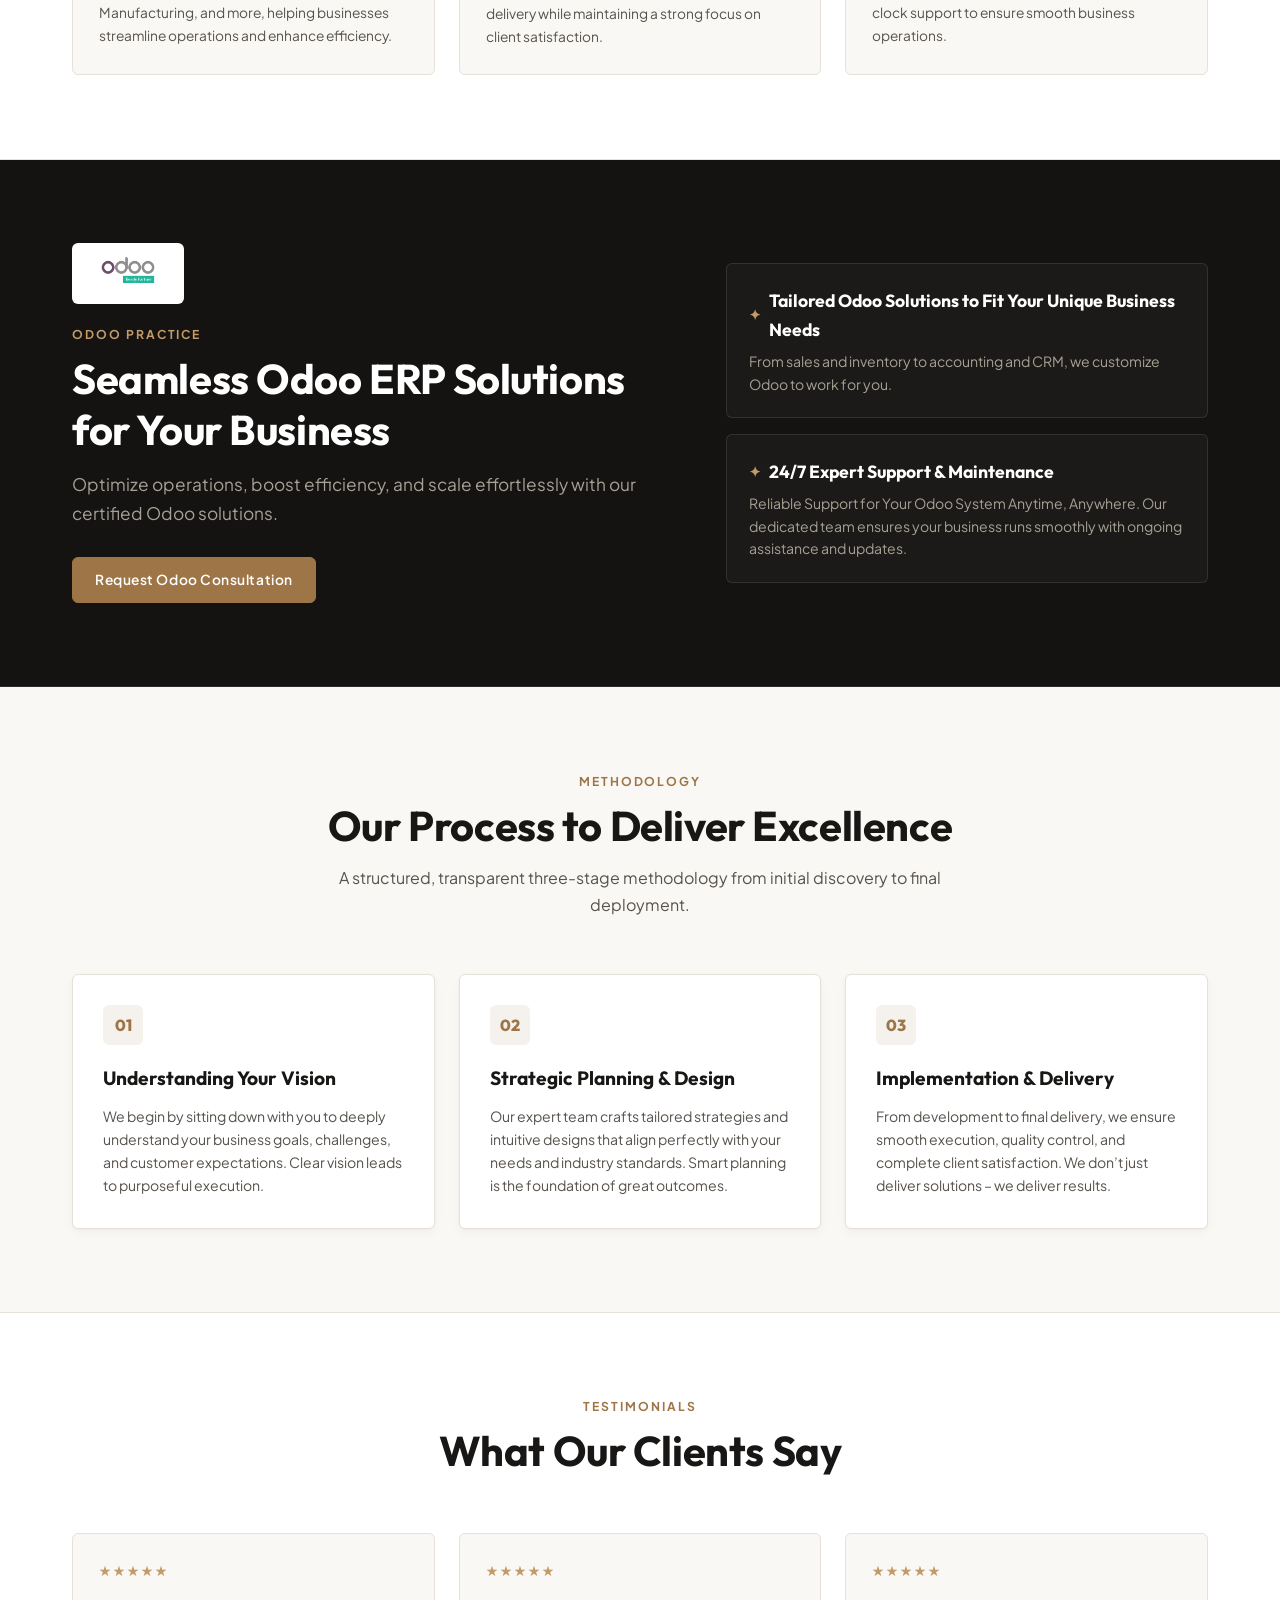
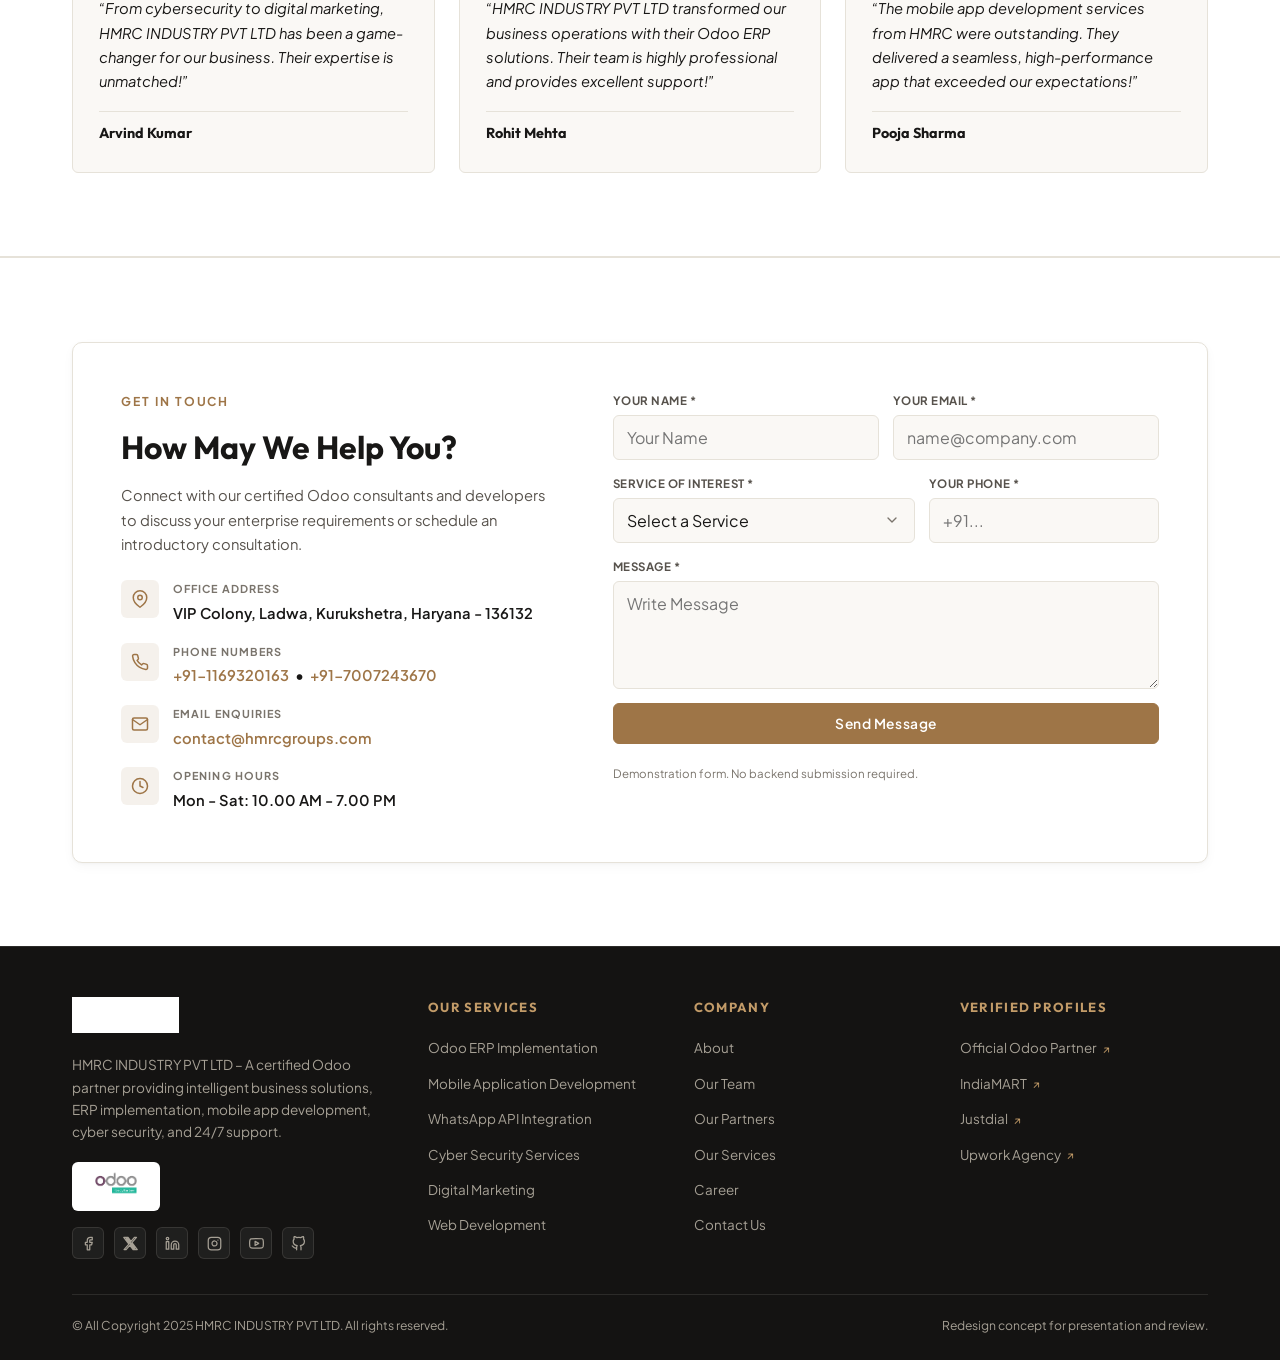
==== commit 6fa529c0: "feat(hmrc-industry): content completeness pass with verified social links, dual phones, email, exter" ====
--- a/hmrc-industry/index.html
+++ b/hmrc-industry/index.html
@@ -38,7 +38,6 @@
         <a href="#about" class="nav-link">About</a>
         <a href="#why-us" class="nav-link">Why Us</a>
         <a href="#process" class="nav-link">Process</a>
-        <a href="#faq" class="nav-link">FAQ</a>
         <a href="#contact" class="nav-link">Contact</a>
       </nav>
 
@@ -222,47 +221,7 @@
       </div>
     </section>
 
-    <!-- 05. VISUAL GALLERY SHOWCASE -->
-    <section class="section gallery-section">
-      <div class="container">
-        <div class="section-header">
-          <div class="section-tag">CAPABILITIES</div>
-          <h2 class="section-title">Our Services in Action</h2>
-          <p class="section-desc">
-            Visual representations of our technology practices spanning enterprise ERP, mobile engineering, and secure platforms.
-          </p>
-        </div>
-
-        <div class="gallery-grid">
-          <div class="gallery-card">
-            <img src="assets/images/service/service-image1.webp" alt="Odoo ERP Practice" loading="lazy">
-            <div class="gallery-overlay-badge">Odoo ERP Implementation</div>
-          </div>
-          <div class="gallery-card">
-            <img src="assets/images/service/service-image2.webp" alt="Mobile Development" loading="lazy">
-            <div class="gallery-overlay-badge">Mobile Engineering</div>
-          </div>
-          <div class="gallery-card">
-            <img src="assets/images/service/service-image3.webp" alt="WhatsApp API Integration" loading="lazy">
-            <div class="gallery-overlay-badge">WhatsApp API Messaging</div>
-          </div>
-          <div class="gallery-card">
-            <img src="assets/images/service/service-image4.webp" alt="Cyber Security" loading="lazy">
-            <div class="gallery-overlay-badge">Cyber Security Defense</div>
-          </div>
-          <div class="gallery-card">
-            <img src="assets/images/service/service-image5.webp" alt="Digital Marketing" loading="lazy">
-            <div class="gallery-overlay-badge">Digital Growth &amp; SEO</div>
-          </div>
-          <div class="gallery-card">
-            <img src="assets/images/service/service-image6.webp" alt="Web Development" loading="lazy">
-            <div class="gallery-overlay-badge">Enterprise Web Platforms</div>
-          </div>
-        </div>
-      </div>
-    </section>
-
-    <!-- 06. ABOUT SECTION -->
+    <!-- 05. ABOUT SECTION -->
     <section class="section about-section" id="about">
       <div class="container">
         <div class="about-layout">
@@ -453,9 +412,6 @@
         <div class="section-header">
           <div class="section-tag">TESTIMONIALS</div>
           <h2 class="section-title">What Our Clients Say</h2>
-          <p class="section-desc">
-            Authentic client reviews from businesses transformed by our Odoo, mobile, and security solutions.
-          </p>
         </div>
 
         <div class="testimonials-grid">
@@ -486,62 +442,7 @@
       </div>
     </section>
 
-    <!-- 11. FAQ ACCORDION -->
-    <section class="section faq-section" id="faq">
-      <div class="container">
-        <div class="section-header">
-          <div class="section-tag">FAQ</div>
-          <h2 class="section-title">Frequently Asked Questions</h2>
-          <p class="section-desc">
-            Quick factual answers regarding our certified Odoo practice, development services, and ongoing support.
-          </p>
-        </div>
-
-        <div class="faq-list">
-          <div class="faq-item active">
-            <div class="faq-question">
-              <span>Are you an official certified Odoo partner?</span>
-              <span class="faq-toggle-icon">+</span>
-            </div>
-            <div class="faq-answer">
-              <p>Yes, HMRC INDUSTRY PVT LTD is an official certified Odoo partner with skilled developers and consultants dedicated to implementing, customizing, and scaling your ERP systems.</p>
-            </div>
-          </div>
-
-          <div class="faq-item">
-            <div class="faq-question">
-              <span>What business domains do your Odoo solutions cover?</span>
-              <span class="faq-toggle-icon">+</span>
-            </div>
-            <div class="faq-answer">
-              <p>We provide tailored solutions across multiple operational domains, including Sales, CRM, Inventory Management, Accounting, Manufacturing, and custom automated workflows.</p>
-            </div>
-          </div>
-
-          <div class="faq-item">
-            <div class="faq-question">
-              <span>Do you provide 24/7 post-implementation support?</span>
-              <span class="faq-toggle-icon">+</span>
-            </div>
-            <div class="faq-answer">
-              <p>Yes, our commitment extends beyond delivery. We offer round-the-clock 24/7 technical support and ongoing maintenance to guarantee smooth, uninterrupted business operations.</p>
-            </div>
-          </div>
-
-          <div class="faq-item">
-            <div class="faq-question">
-              <span>What other technology services does HMRC offer?</span>
-              <span class="faq-toggle-icon">+</span>
-            </div>
-            <div class="faq-answer">
-              <p>Beyond Odoo ERP, we build custom Mobile Applications (Android &amp; iOS), integrate WhatsApp Messaging APIs, provide Cyber Security solutions, Digital Marketing, and custom Web Development.</p>
-            </div>
-          </div>
-        </div>
-      </div>
-    </section>
-
-    <!-- 12. CONTACT SECTION -->
+    <!-- 09. CONTACT SECTION -->
     <section class="section contact-section" id="contact">
       <div class="container">
         <div class="contact-box">
@@ -568,9 +469,21 @@
                   <svg class="svg-icon" viewBox="0 0 24 24"><path d="M22 16.92v3a2 2 0 0 1-2.18 2 19.79 19.79 0 0 1-8.63-3.07 19.5 19.5 0 0 1-6-6 19.79 19.79 0 0 1-3.07-8.67A2 2 0 0 1 4.11 2h3a2 2 0 0 1 2 1.72 12.84 12.84 0 0 0 .7 2.81 2 2 0 0 1-.45 2.11L8.09 9.91a16 16 0 0 0 6 6l1.27-1.27a2 2 0 0 1 2.11-.45 12.84 12.84 0 0 0 2.81.7A2 2 0 0 1 22 16.92z"></path></svg>
                 </div>
                 <div>
-                  <span class="meta-label-sm">DIRECT PHONE</span>
+                  <span class="meta-label-sm">PHONE NUMBERS</span>
                   <span class="meta-val-text">
-                    <a href="tel:+911169320163" class="meta-phone-link">+91-1169320163</a>
+                    <a href="tel:+911169320163" class="meta-phone-link">+91-1169320163</a> &nbsp;•&nbsp; <a href="tel:+917007243670" class="meta-phone-link">+91-7007243670</a>
+                  </span>
+                </div>
+              </div>
+
+              <div class="meta-row">
+                <div class="meta-icon-sq">
+                  <svg class="svg-icon" viewBox="0 0 24 24"><path d="M4 4h16c1.1 0 2 .9 2 2v12c0 1.1-.9 2-2 2H4c-1.1 0-2-.9-2-2V6c0-1.1.9-2 2-2z"></path><polyline points="22,6 12,13 2,6"></polyline></svg>
+                </div>
+                <div>
+                  <span class="meta-label-sm">EMAIL ENQUIRIES</span>
+                  <span class="meta-val-text">
+                    <a href="mailto:contact@hmrcgroups.com" class="meta-phone-link">contact@hmrcgroups.com</a>
                   </span>
                 </div>
               </div>
@@ -602,8 +515,16 @@
 
               <div class="form-group-duo">
                 <div class="form-input-group">
-                  <label for="userSubject">SUBJECT *</label>
-                  <input type="text" id="userSubject" name="userSubject" class="form-ctrl" placeholder="Odoo ERP, Mobile, Security..." required>
+                  <label for="userService">SERVICE OF INTEREST *</label>
+                  <select id="userService" name="userService" class="form-ctrl select-ctrl" required>
+                    <option value="" disabled selected>Select a Service</option>
+                    <option value="Odoo ERP Implementation">Odoo ERP Implementation</option>
+                    <option value="Mobile Application Development">Mobile Application Development</option>
+                    <option value="WhatsApp API Integration">WhatsApp API Integration</option>
+                    <option value="Cyber Security Services">Cyber Security Services</option>
+                    <option value="Digital Marketing">Digital Marketing</option>
+                    <option value="Web Development">Web Development</option>
+                  </select>
                 </div>
                 <div class="form-input-group">
                   <label for="userPhone">YOUR PHONE *</label>
@@ -625,7 +546,7 @@
     </section>
   </main>
 
-  <!-- 13. COMPACT FOOTER -->
+  <!-- 10. COMPACT FOOTER -->
   <footer class="site-footer">
     <div class="container">
       <div class="footer-columns">
@@ -637,6 +558,27 @@
           <div class="footer-odoo-badge-wrap">
             <img src="assets/images/logo/odoo_ready_partners_rgb.png" alt="Odoo Ready Partner">
           </div>
+
+          <div class="footer-social-row">
+            <a href="https://www.facebook.com/HMRCINDUSTRY" target="_blank" rel="noopener noreferrer" class="footer-social-link" aria-label="Facebook">
+              <svg class="svg-icon" viewBox="0 0 24 24"><path d="M18 2h-3a5 5 0 0 0-5 5v3H7v4h3v8h4v-8h3l1-4h-4V7a1 1 0 0 1 1-1h3z"></path></svg>
+            </a>
+            <a href="https://x.com/HMRCINDUSTRY" target="_blank" rel="noopener noreferrer" class="footer-social-link" aria-label="X (Twitter)">
+              <svg class="svg-icon" viewBox="0 0 24 24"><path d="M18.244 2.25h3.308l-7.227 8.26 8.502 11.24H16.17l-5.214-6.817L4.99 21.75H1.68l7.73-8.835L1.254 2.25H8.08l4.713 6.231zm-1.161 17.52h1.833L7.084 4.126H5.117z"></path></svg>
+            </a>
+            <a href="https://www.linkedin.com/company/hmrc-industry-private-limited/" target="_blank" rel="noopener noreferrer" class="footer-social-link" aria-label="LinkedIn">
+              <svg class="svg-icon" viewBox="0 0 24 24"><path d="M16 8a6 6 0 0 1 6 6v7h-4v-7a2 2 0 0 0-2-2 2 2 0 0 0-2 2v7h-4v-7a6 6 0 0 1 6-6z"></path><rect x="2" y="9" width="4" height="12"></rect><circle cx="4" cy="4" r="2"></circle></svg>
+            </a>
+            <a href="https://www.instagram.com/hmrcindustry_groups/" target="_blank" rel="noopener noreferrer" class="footer-social-link" aria-label="Instagram">
+              <svg class="svg-icon" viewBox="0 0 24 24"><rect x="2" y="2" width="20" height="20" rx="5" ry="5"></rect><path d="M16 11.37A4 4 0 1 1 12.63 8 4 4 0 0 1 16 11.37z"></path><line x1="17.5" y1="6.5" x2="17.51" y2="6.5"></line></svg>
+            </a>
+            <a href="https://www.youtube.com/@hmrcgroups" target="_blank" rel="noopener noreferrer" class="footer-social-link" aria-label="YouTube">
+              <svg class="svg-icon" viewBox="0 0 24 24"><path d="M22.54 6.42a2.78 2.78 0 0 0-1.94-2C18.88 4 12 4 12 4s-6.88 0-8.6.46a2.78 2.78 0 0 0-1.94 2A29 29 0 0 0 1 11.75a29 29 0 0 0 .46 5.33A2.78 2.78 0 0 0 3.4 19c1.72.46 8.6.46 8.6.46s6.88 0 8.6-.46a2.78 2.78 0 0 0 1.94-2 29 29 0 0 0 .46-5.25 29 29 0 0 0-.46-5.33z"></path><polygon points="9.75 15.02 15.5 11.75 9.75 8.48 9.75 15.02"></polygon></svg>
+            </a>
+            <a href="https://github.com/HMRC0202" target="_blank" rel="noopener noreferrer" class="footer-social-link" aria-label="GitHub">
+              <svg class="svg-icon" viewBox="0 0 24 24"><path d="M9 19c-5 1.5-5-2.5-7-3m14 6v-3.87a3.37 3.37 0 0 0-.94-2.61c3.14-.35 6.44-1.54 6.44-7A5.44 5.44 0 0 0 20 4.77 5.07 5.07 0 0 0 19.91 1S18.73.65 16 2.48a13.38 13.38 0 0 0-7 0C6.27.65 5.09 1 5.09 1A5.07 5.07 0 0 0 5 4.77a5.44 5.44 0 0 0-1.5 3.78c0 5.42 3.3 6.61 6.44 7A3.37 3.37 0 0 0 9 18.13V22"></path></svg>
+            </a>
+          </div>
         </div>
 
         <div>
@@ -652,24 +594,44 @@
         </div>
 
         <div>
-          <h5 class="footer-heading">QUICK LINKS</h5>
+          <h5 class="footer-heading">COMPANY</h5>
           <ul class="footer-nav-list">
             <li><a href="#about">About</a></li>
             <li><a href="#about">Our Team</a></li>
-            <li><a href="#about">Our Partners</a></li>
+            <li><a href="#odoo">Our Partners</a></li>
             <li><a href="#services">Our Services</a></li>
-            <li><a href="#why-us">Career</a></li>
+            <li><a href="#contact">Career</a></li>
             <li><a href="#contact">Contact Us</a></li>
           </ul>
         </div>
 
         <div>
-          <h5 class="footer-heading">VERIFIED LISTINGS</h5>
+          <h5 class="footer-heading">VERIFIED PROFILES</h5>
           <ul class="footer-nav-list">
-            <li><span class="footer-static-item">Official Odoo Partner</span></li>
-            <li><span class="footer-static-item">IndiaMART Verified</span></li>
-            <li><span class="footer-static-item">Justdial Listed</span></li>
-            <li><span class="footer-static-item">Upwork Enterprise</span></li>
+            <li>
+              <a href="https://www.odoo.com/partners/hmrc-industry-private-limited-13374057" target="_blank" rel="noopener noreferrer" class="footer-ext-link">
+                <span>Official Odoo Partner</span>
+                <span class="ext-arrow">↗</span>
+              </a>
+            </li>
+            <li>
+              <a href="https://www.indiamart.com/hmrc-industry/" target="_blank" rel="noopener noreferrer" class="footer-ext-link">
+                <span>IndiaMART</span>
+                <span class="ext-arrow">↗</span>
+              </a>
+            </li>
+            <li>
+              <a href="https://www.justdial.com/jdmart/Kurukshetra/Hmrc-Industry-Pvt-Ltd-Near-Kidzee-School-Ladwa/9999P1744-1744-240808205438-U3X6_BZDET/catalogue" target="_blank" rel="noopener noreferrer" class="footer-ext-link">
+                <span>Justdial</span>
+                <span class="ext-arrow">↗</span>
+              </a>
+            </li>
+            <li>
+              <a href="https://www.upwork.com/agencies/hmrcindustry/" target="_blank" rel="noopener noreferrer" class="footer-ext-link">
+                <span>Upwork Agency</span>
+                <span class="ext-arrow">↗</span>
+              </a>
+            </li>
           </ul>
         </div>
       </div>
--- a/hmrc-industry/styles.css
+++ b/hmrc-industry/styles.css
@@ -1193,6 +1193,74 @@
 
 .footer-nav-list a:hover {
   color: #FFFFFF;
+}
+
+.footer-social-row {
+  display: flex;
+  align-items: center;
+  gap: 10px;
+  margin-top: 16px;
+  flex-wrap: wrap;
+}
+
+.footer-social-link {
+  width: 32px;
+  height: 32px;
+  border-radius: var(--radius-sm);
+  background-color: rgba(250, 248, 245, 0.05);
+  border: 1px solid var(--border-dark);
+  color: var(--text-light-muted);
+  display: flex;
+  align-items: center;
+  justify-content: center;
+  text-decoration: none;
+  transition: color 0.2s ease, border-color 0.2s ease, background-color 0.2s ease, transform 0.2s ease;
+}
+
+.footer-social-link:hover {
+  color: #FFFFFF;
+  border-color: var(--accent);
+  background-color: var(--accent-light);
+  transform: translateY(-2px);
+}
+
+.footer-social-link .svg-icon {
+  width: 15px;
+  height: 15px;
+}
+
+.footer-ext-link {
+  display: inline-flex;
+  align-items: center;
+  gap: 6px;
+  text-decoration: none;
+  font-size: 0.84rem;
+  color: var(--text-light-muted);
+  transition: color 0.2s ease;
+}
+
+.footer-ext-link:hover {
+  color: #FFFFFF;
+}
+
+.footer-ext-link .ext-arrow {
+  font-size: 0.72rem;
+  color: var(--accent-gold);
+}
+
+.select-ctrl {
+  cursor: pointer;
+  background-image: url("data:image/svg+xml,%3Csvg xmlns='http://www.w3.org/2000/svg' width='16' height='16' viewBox='0 0 24 24' fill='none' stroke='%237A746C' stroke-width='2' stroke-linecap='round' stroke-linejoin='round'%3E%3Cpolyline points='6 9 12 15 18 9'%3E%3C/polyline%3E%3C/svg%3E");
+  background-repeat: no-repeat;
+  background-position: right 14px center;
+  appearance: none;
+  -webkit-appearance: none;
+  padding-right: 36px;
+}
+
+.select-ctrl option {
+  background-color: #FFFFFF;
+  color: var(--text-primary);
 }
 
 .footer-bottom {
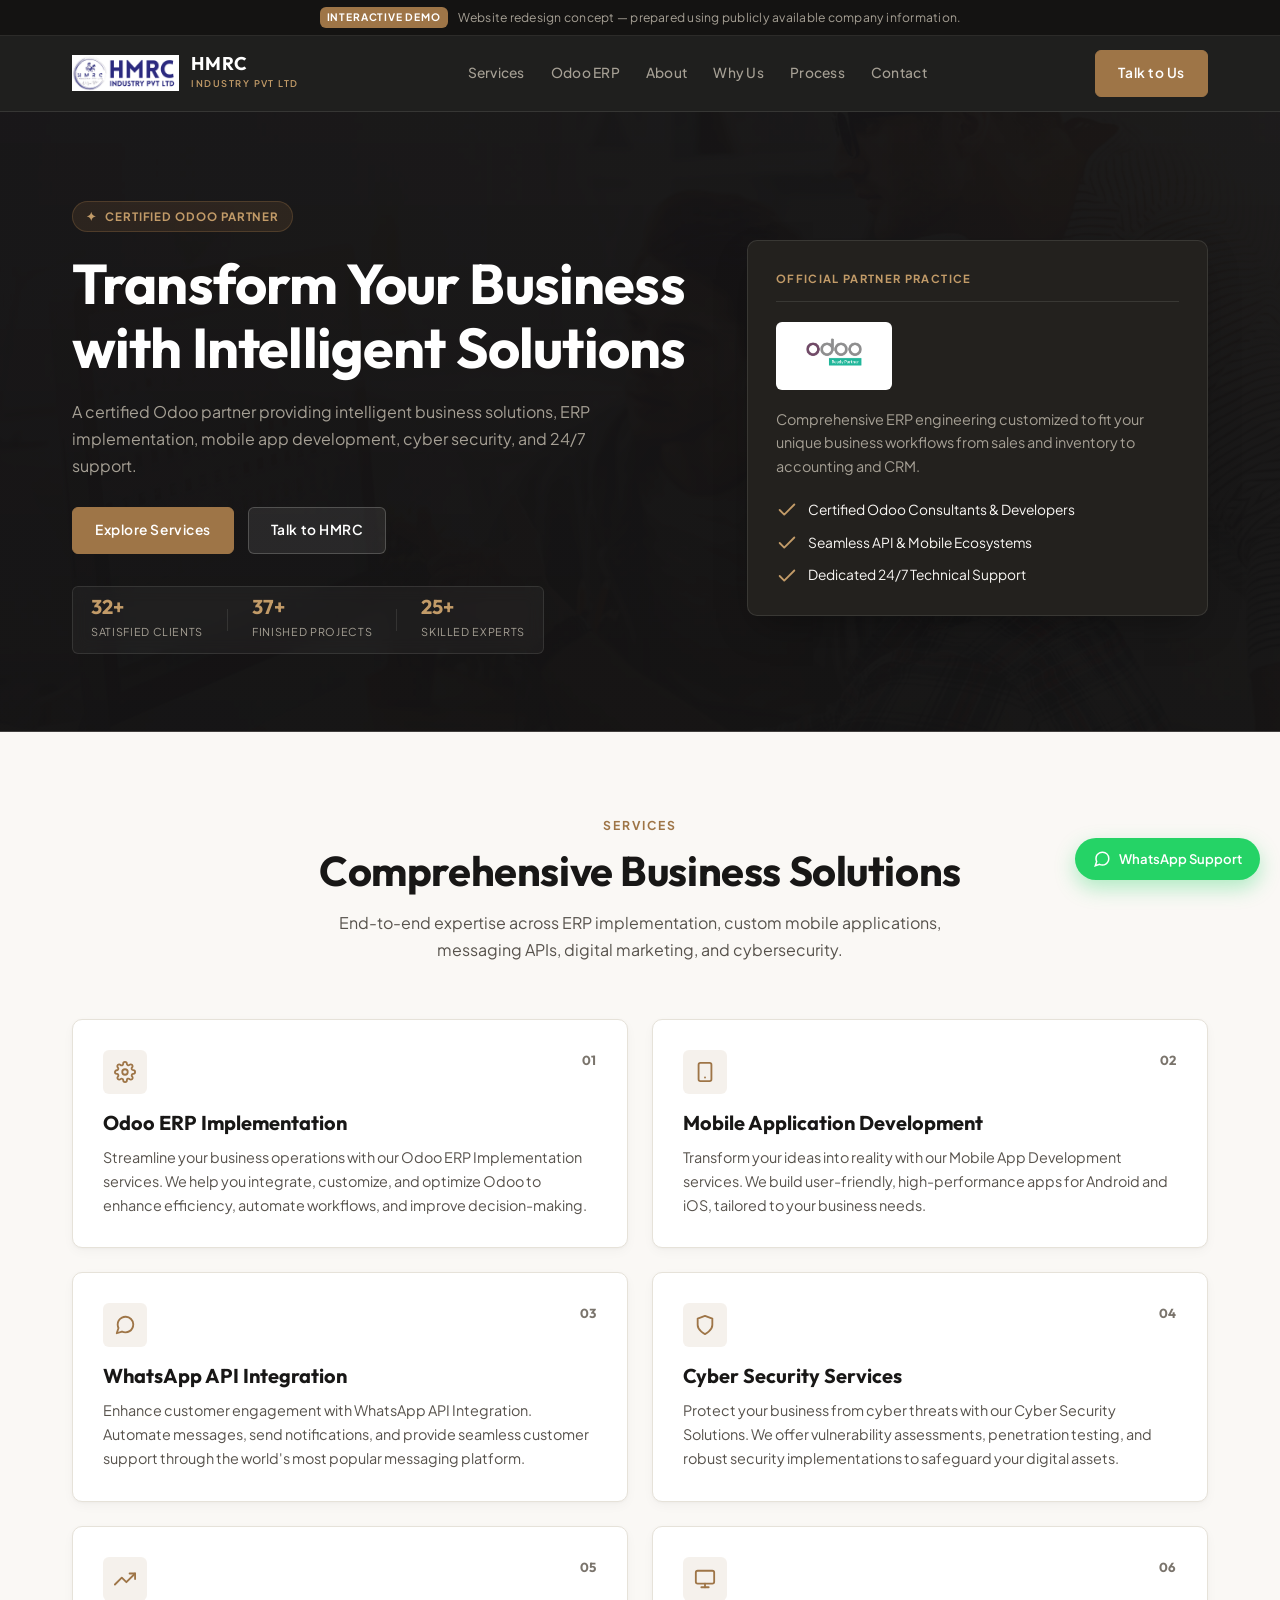
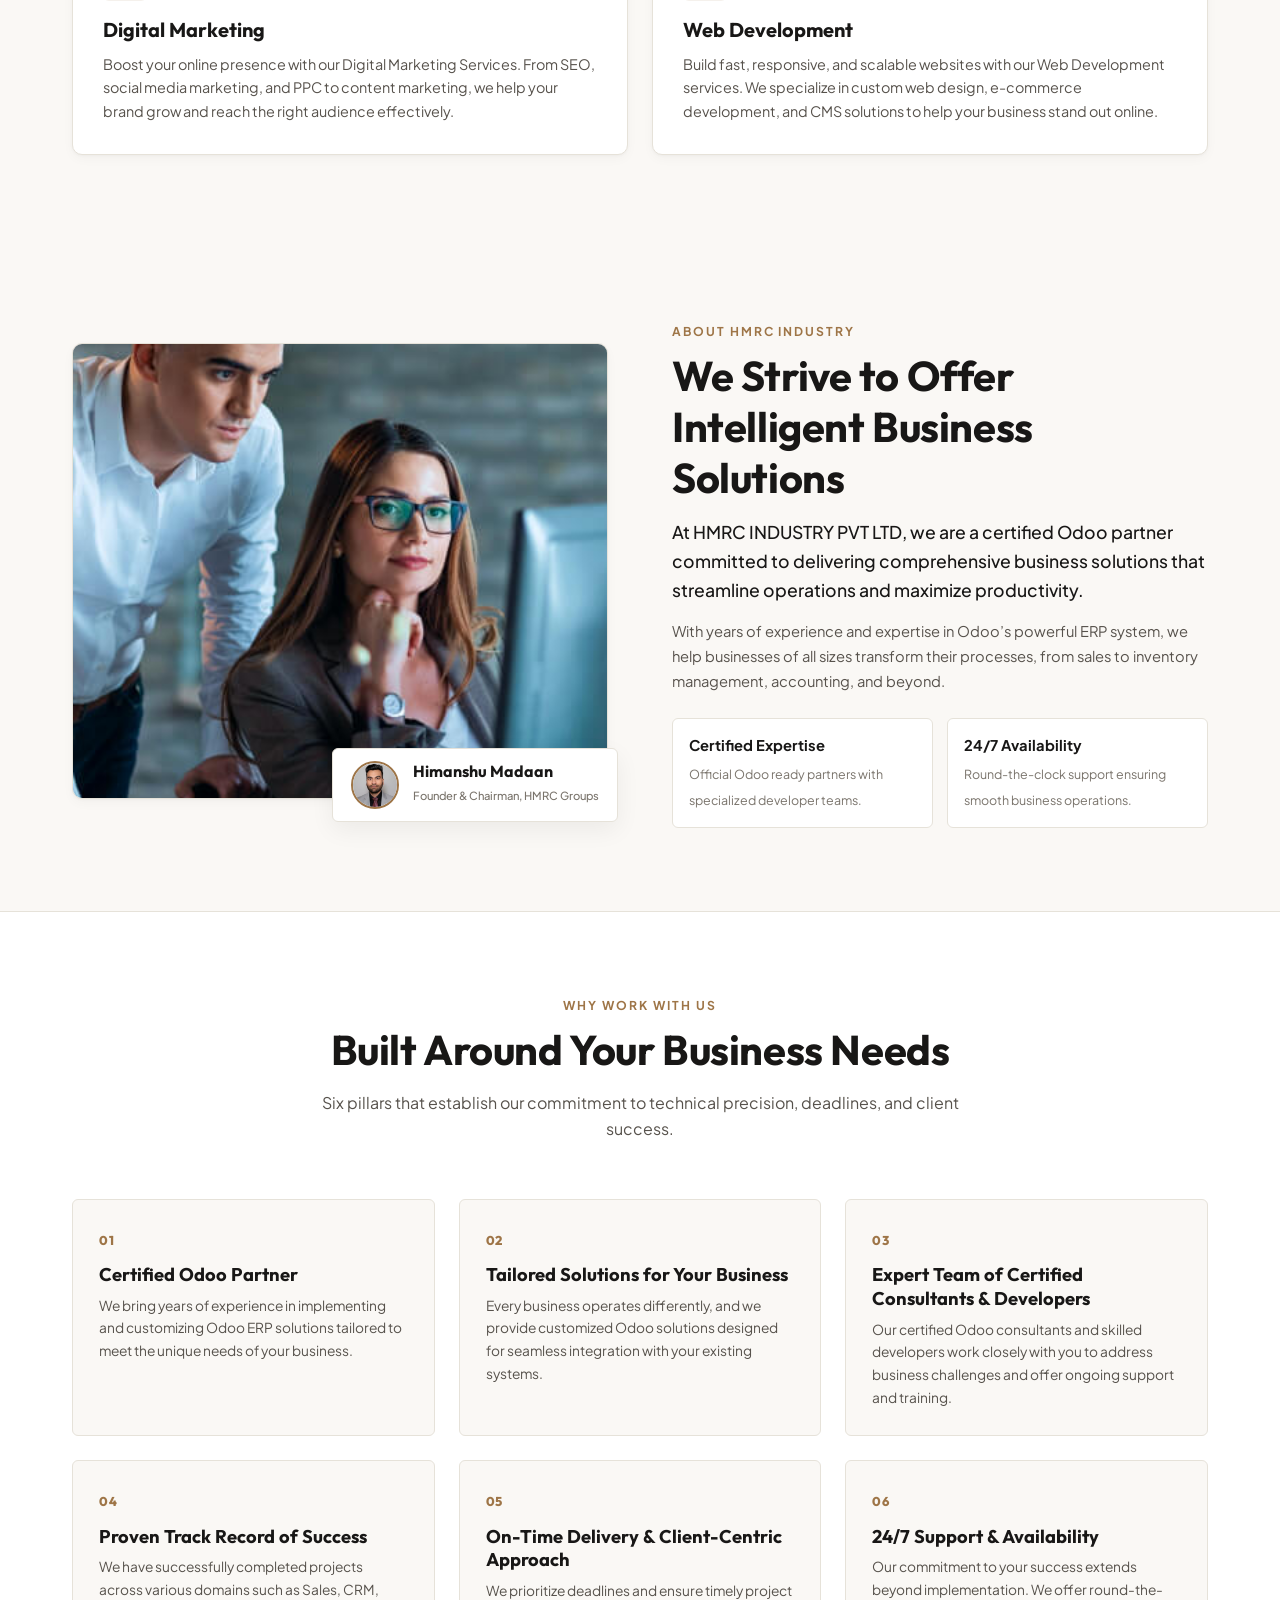
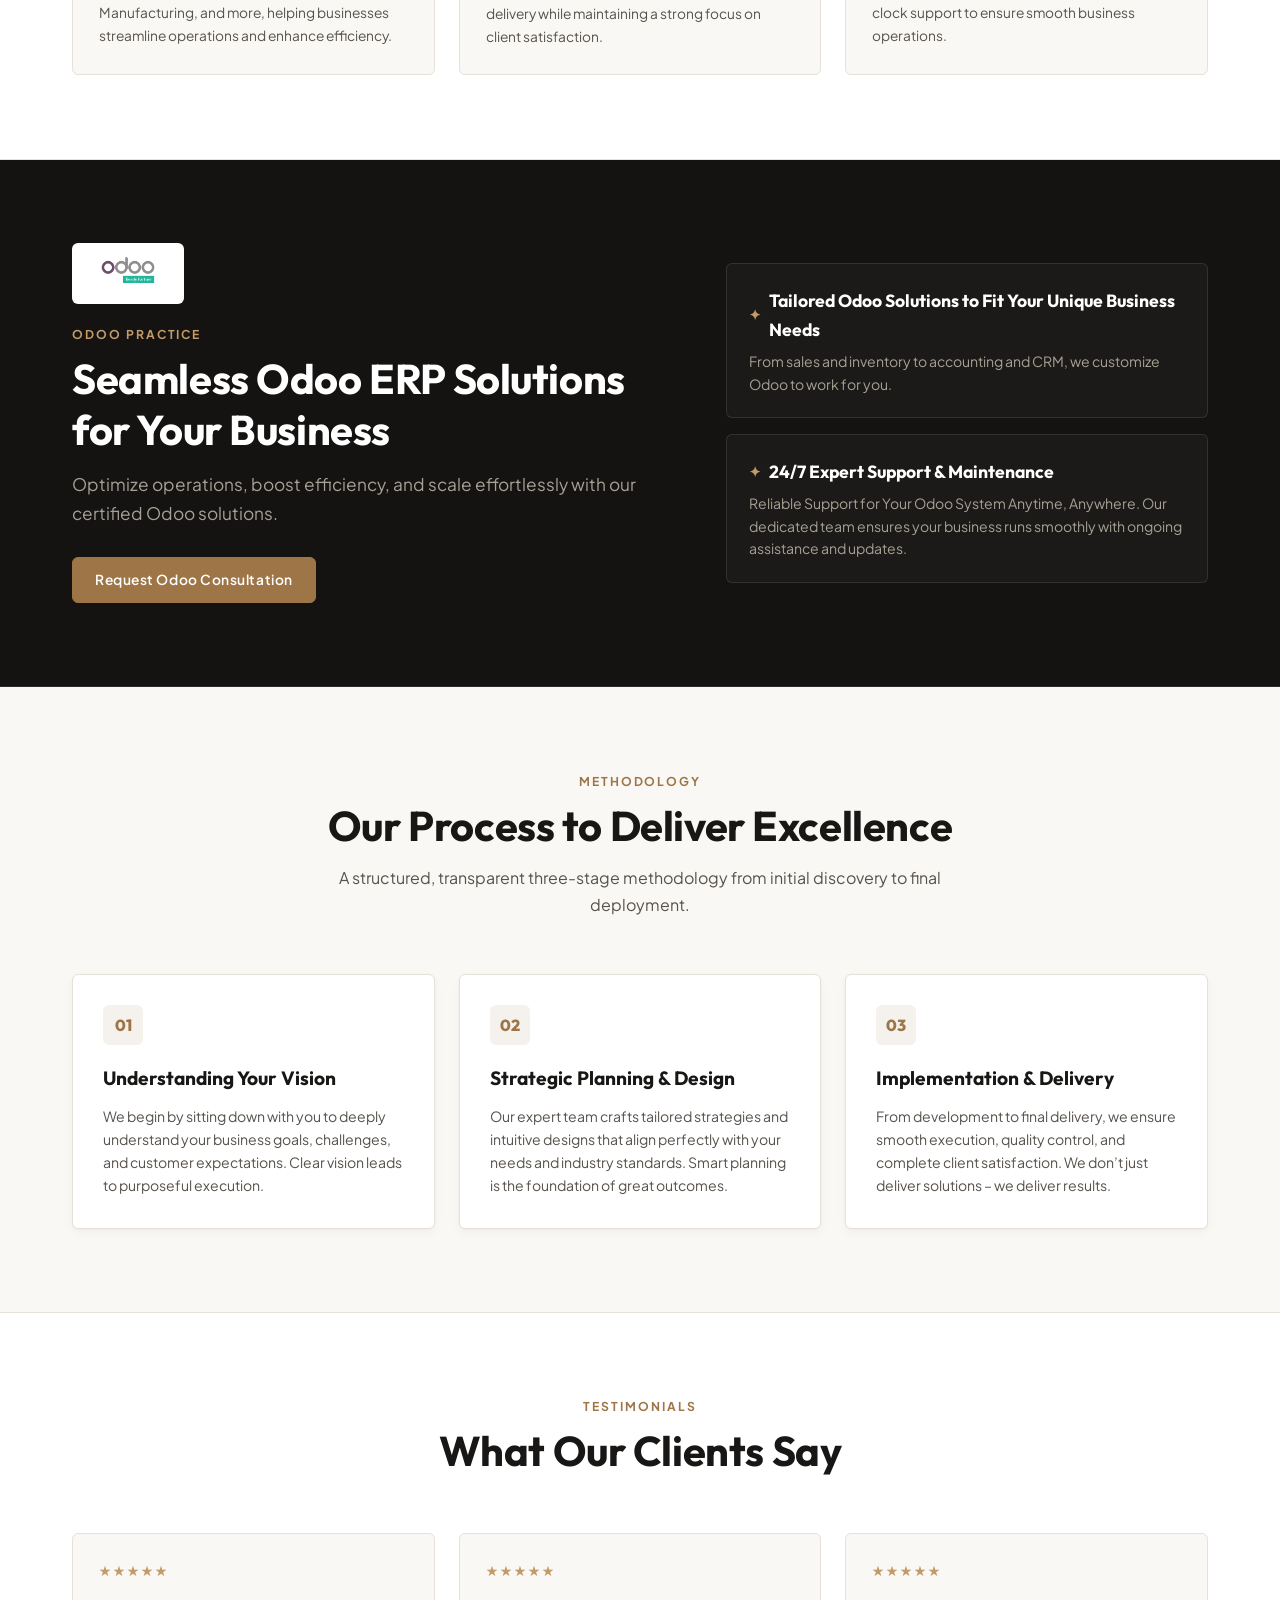
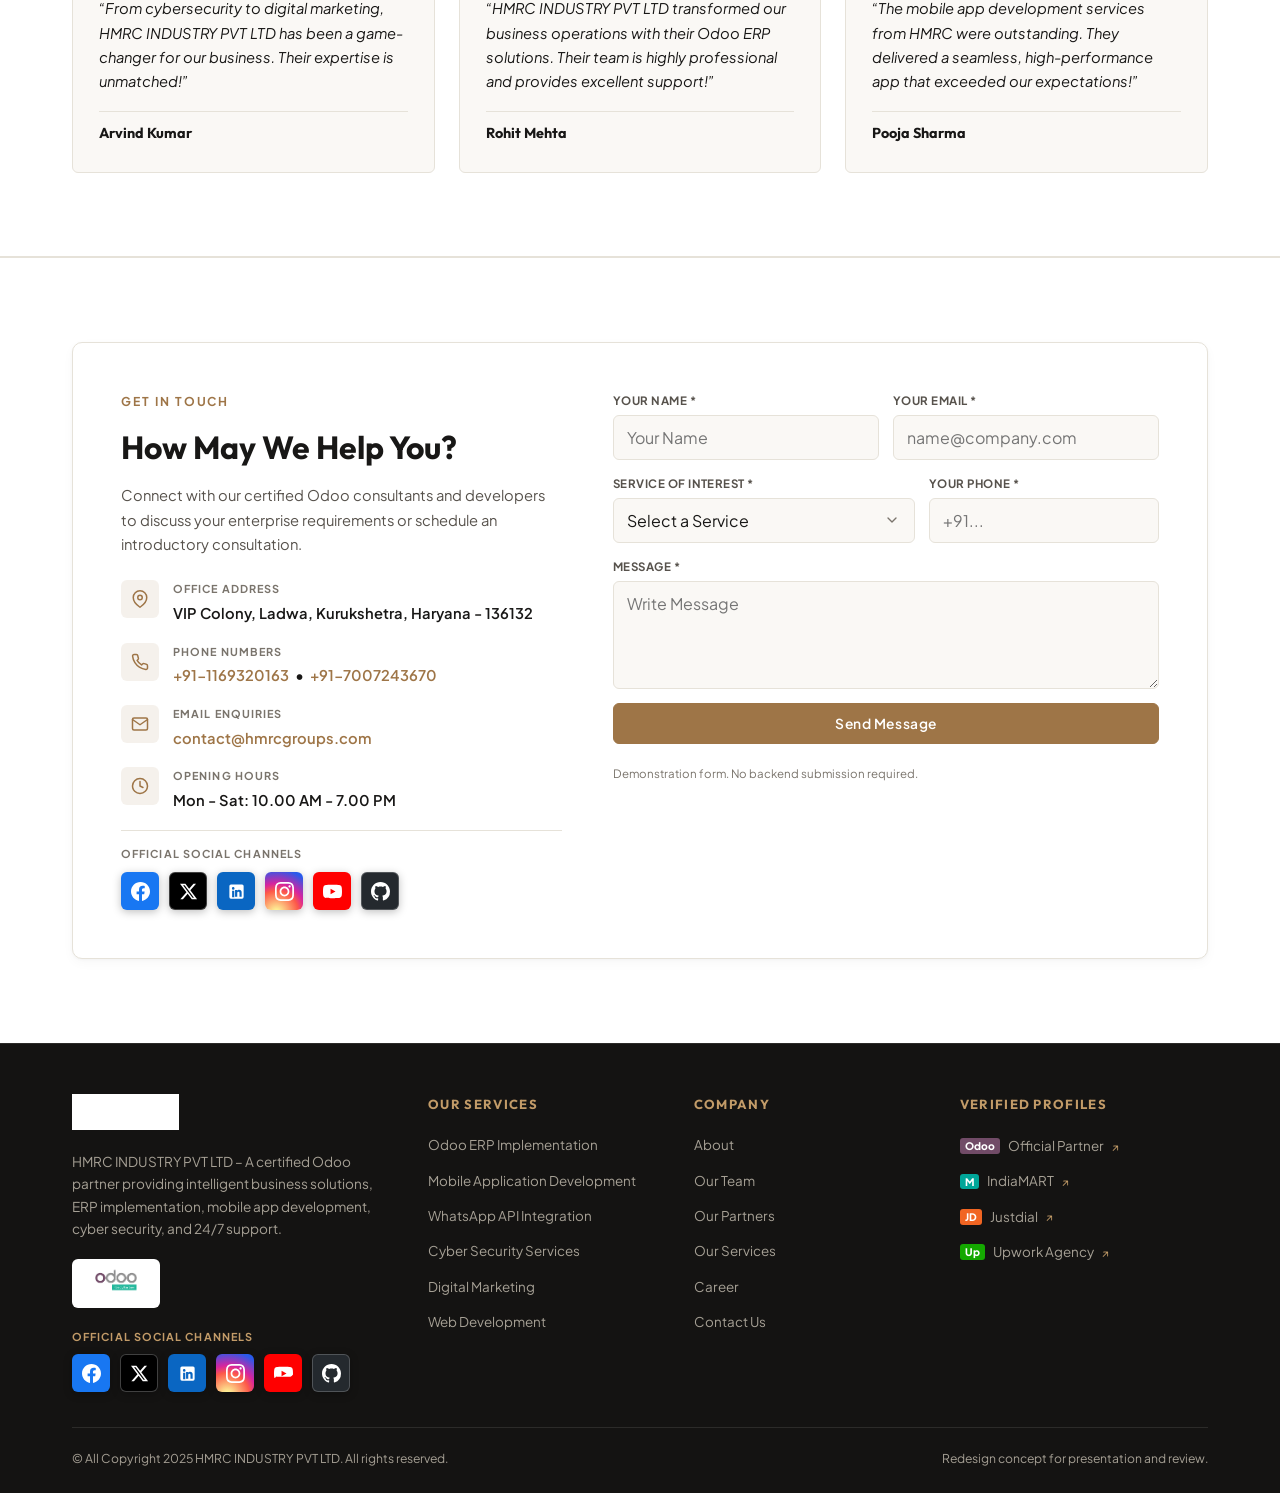
==== commit 7e5e796d: "feat(hmrc-industry): highlight social links with official brand logos and colors across footer and c" ====
--- a/hmrc-industry/index.html
+++ b/hmrc-industry/index.html
@@ -497,6 +497,32 @@
                   <span class="meta-val-text">Mon - Sat: 10.00 AM - 7.00 PM</span>
                 </div>
               </div>
+
+              <div class="meta-row meta-row-social">
+                <div>
+                  <span class="meta-label-sm">OFFICIAL SOCIAL CHANNELS</span>
+                  <div class="footer-social-row" style="margin-top: 10px;">
+                    <a href="https://www.facebook.com/HMRCINDUSTRY" target="_blank" rel="noopener noreferrer" class="footer-social-link social-fb" aria-label="Facebook" title="Facebook - HMRC Industry">
+                      <svg viewBox="0 0 24 24" class="brand-logo-svg"><path fill="currentColor" d="M24 12.073c0-6.627-5.373-12-12-12s-12 5.373-12 12c0 5.99 4.388 10.954 10.125 11.854v-8.385H7.078v-3.47h3.047V9.43c0-3.007 1.792-4.669 4.533-4.669 1.312 0 2.686.235 2.686.235v2.953H15.83c-1.491 0-1.956.925-1.956 1.874v2.25h3.328l-.532 3.47h-2.796v8.385C19.612 23.027 24 18.062 24 12.073z"/></svg>
+                    </a>
+                    <a href="https://x.com/HMRCINDUSTRY" target="_blank" rel="noopener noreferrer" class="footer-social-link social-x" aria-label="X (Twitter)" title="X - HMRC Industry">
+                      <svg viewBox="0 0 24 24" class="brand-logo-svg"><path fill="currentColor" d="M18.244 2.25h3.308l-7.227 8.26 8.502 11.24H16.17l-5.214-6.817L4.99 21.75H1.68l7.73-8.835L1.254 2.25H8.08l4.713 6.231zm-1.161 17.52h1.833L7.084 4.126H5.117z"/></svg>
+                    </a>
+                    <a href="https://www.linkedin.com/company/hmrc-industry-private-limited/" target="_blank" rel="noopener noreferrer" class="footer-social-link social-li" aria-label="LinkedIn" title="LinkedIn - HMRC Industry Private Limited">
+                      <svg viewBox="0 0 24 24" class="brand-logo-svg"><path fill="currentColor" d="M19 3a2 2 0 0 1 2 2v14a2 2 0 0 1-2 2H5a2 2 0 0 1-2-2V5a2 2 0 0 1 2-2h14m-.5 15.5v-5.3a3.26 3.26 0 0 0-3.26-3.26c-.85 0-1.84.52-2.28 1.3v-1.11h-2.79v8.37h2.79v-4.93c0-.77.62-1.4 1.39-1.4a1.4 1.4 0 0 1 1.4 1.4v4.93h2.75M6.46 10.9v8.37H9.2V10.9H6.46M7.83 6.45a1.65 1.65 0 0 0-1.66 1.66 1.66 1.66 0 0 0 1.66 1.65 1.66 1.66 0 0 0 1.66-1.65c0-.92-.74-1.66-1.66-1.66Z"/></svg>
+                    </a>
+                    <a href="https://www.instagram.com/hmrcindustry_groups/" target="_blank" rel="noopener noreferrer" class="footer-social-link social-ig" aria-label="Instagram" title="Instagram - @hmrcindustry_groups">
+                      <svg viewBox="0 0 24 24" class="brand-logo-svg"><path fill="currentColor" d="M12 2.163c3.204 0 3.584.012 4.85.07 3.252.148 4.771 1.691 4.919 4.919.058 1.265.069 1.645.069 4.849 0 3.205-.012 3.584-.069 4.849-.149 3.225-1.664 4.771-4.919 4.919-1.266.058-1.644.07-4.85.07-3.204 0-3.584-.012-4.849-.07-3.26-.149-4.771-1.699-4.919-4.92-.058-1.265-.07-1.644-.07-4.849 0-3.204.013-3.583.07-4.849.149-3.227 1.664-4.771 4.919-4.919 1.266-.057 1.645-.069 4.849-.069zm0-2.163c-3.259 0-3.667.014-4.947.072-4.358.2-6.78 2.618-6.98 6.98-.059 1.281-.073 1.689-.073 4.948 0 3.259.014 3.668.072 4.948.2 4.358 2.618 6.78 6.98 6.98 1.281.058 1.689.072 4.948.072 3.259 0 3.668-.014 4.948-.072 4.354-.2 6.782-2.618 6.979-6.98.059-1.28.073-1.689.073-4.948 0-3.259-.014-3.667-.072-4.947-.196-4.354-2.617-6.78-6.979-6.98-1.281-.059-1.69-.073-4.949-.073zm0 5.838c-3.403 0-6.162 2.759-6.162 6.162s2.759 6.163 6.162 6.163 6.162-2.759 6.162-6.163c0-3.403-2.759-6.162-6.162-6.162zm0 10.162c-2.209 0-4-1.79-4-4 0-2.209 1.791-4 4-4s4 1.791 4 4c0 2.21-1.791 4-4 4zm6.406-11.845c-.796 0-1.441.645-1.441 1.44s.645 1.44 1.441 1.44c.795 0 1.439-.645 1.439-1.44s-.644-1.44-1.439-1.44z"/></svg>
+                    </a>
+                    <a href="https://www.youtube.com/@hmrcgroups" target="_blank" rel="noopener noreferrer" class="footer-social-link social-yt" aria-label="YouTube" title="YouTube - @hmrcgroups">
+                      <svg viewBox="0 0 24 24" class="brand-logo-svg"><path fill="currentColor" d="M23.498 6.186a3.016 3.016 0 0 0-2.122-2.136C19.505 3.545 12 3.545 12 3.545s-7.505 0-9.377.505A3.017 3.017 0 0 0 .502 6.186C0 8.07 0 12 0 12s0 3.93.502 5.814a3.016 3.016 0 0 0 2.122 2.136c1.871.505 9.376.505 9.376.505s7.505 0 9.377-.505a3.015 3.015 0 0 0 2.122-2.136C24 15.93 24 12 24 12s0-3.93-.502-5.814zM9.545 15.568V8.432L15.818 12l-6.273 3.568z"/></svg>
+                    </a>
+                    <a href="https://github.com/HMRC0202" target="_blank" rel="noopener noreferrer" class="footer-social-link social-gh" aria-label="GitHub" title="GitHub - HMRC0202">
+                      <svg viewBox="0 0 24 24" class="brand-logo-svg"><path fill="currentColor" d="M12 0C5.37 0 0 5.37 0 12c0 5.31 3.435 9.795 8.205 11.385.6.105.825-.255.825-.57 0-.285-.015-1.23-.015-2.235-3.015.555-3.795-.735-4.035-1.41-.135-.345-.72-1.41-1.23-1.695-.42-.225-1.02-.78-.015-.795.945-.015 1.62.87 1.845 1.23 1.08 1.815 2.805 1.305 3.495.99.105-.78.42-1.305.765-1.605-2.67-.3-5.46-1.335-5.46-5.925 0-1.305.465-2.385 1.23-3.225-.12-.3-.54-1.53.12-3.18 0 0 1.005-.315 3.3 1.23.96-.27 1.98-.405 3-.405s2.04.135 3 .405c2.295-1.56 3.3-1.23 3.3-1.23.66 1.65.24 2.88.12 3.18.765.84 1.23 1.905 1.23 3.225 0 4.605-2.805 5.625-5.475 5.925.435.375.81 1.095.81 2.22 0 1.605-.015 2.895-.015 3.3 0 .315.225.69.825.57A12.02 12.02 0 0 0 24 12c0-6.63-5.37-12-12-12z"/></svg>
+                    </a>
+                  </div>
+                </div>
+              </div>
             </div>
           </div>
 
@@ -559,25 +585,28 @@
             <img src="assets/images/logo/odoo_ready_partners_rgb.png" alt="Odoo Ready Partner">
           </div>
 
-          <div class="footer-social-row">
-            <a href="https://www.facebook.com/HMRCINDUSTRY" target="_blank" rel="noopener noreferrer" class="footer-social-link" aria-label="Facebook">
-              <svg class="svg-icon" viewBox="0 0 24 24"><path d="M18 2h-3a5 5 0 0 0-5 5v3H7v4h3v8h4v-8h3l1-4h-4V7a1 1 0 0 1 1-1h3z"></path></svg>
-            </a>
-            <a href="https://x.com/HMRCINDUSTRY" target="_blank" rel="noopener noreferrer" class="footer-social-link" aria-label="X (Twitter)">
-              <svg class="svg-icon" viewBox="0 0 24 24"><path d="M18.244 2.25h3.308l-7.227 8.26 8.502 11.24H16.17l-5.214-6.817L4.99 21.75H1.68l7.73-8.835L1.254 2.25H8.08l4.713 6.231zm-1.161 17.52h1.833L7.084 4.126H5.117z"></path></svg>
-            </a>
-            <a href="https://www.linkedin.com/company/hmrc-industry-private-limited/" target="_blank" rel="noopener noreferrer" class="footer-social-link" aria-label="LinkedIn">
-              <svg class="svg-icon" viewBox="0 0 24 24"><path d="M16 8a6 6 0 0 1 6 6v7h-4v-7a2 2 0 0 0-2-2 2 2 0 0 0-2 2v7h-4v-7a6 6 0 0 1 6-6z"></path><rect x="2" y="9" width="4" height="12"></rect><circle cx="4" cy="4" r="2"></circle></svg>
-            </a>
-            <a href="https://www.instagram.com/hmrcindustry_groups/" target="_blank" rel="noopener noreferrer" class="footer-social-link" aria-label="Instagram">
-              <svg class="svg-icon" viewBox="0 0 24 24"><rect x="2" y="2" width="20" height="20" rx="5" ry="5"></rect><path d="M16 11.37A4 4 0 1 1 12.63 8 4 4 0 0 1 16 11.37z"></path><line x1="17.5" y1="6.5" x2="17.51" y2="6.5"></line></svg>
-            </a>
-            <a href="https://www.youtube.com/@hmrcgroups" target="_blank" rel="noopener noreferrer" class="footer-social-link" aria-label="YouTube">
-              <svg class="svg-icon" viewBox="0 0 24 24"><path d="M22.54 6.42a2.78 2.78 0 0 0-1.94-2C18.88 4 12 4 12 4s-6.88 0-8.6.46a2.78 2.78 0 0 0-1.94 2A29 29 0 0 0 1 11.75a29 29 0 0 0 .46 5.33A2.78 2.78 0 0 0 3.4 19c1.72.46 8.6.46 8.6.46s6.88 0 8.6-.46a2.78 2.78 0 0 0 1.94-2 29 29 0 0 0 .46-5.25 29 29 0 0 0-.46-5.33z"></path><polygon points="9.75 15.02 15.5 11.75 9.75 8.48 9.75 15.02"></polygon></svg>
-            </a>
-            <a href="https://github.com/HMRC0202" target="_blank" rel="noopener noreferrer" class="footer-social-link" aria-label="GitHub">
-              <svg class="svg-icon" viewBox="0 0 24 24"><path d="M9 19c-5 1.5-5-2.5-7-3m14 6v-3.87a3.37 3.37 0 0 0-.94-2.61c3.14-.35 6.44-1.54 6.44-7A5.44 5.44 0 0 0 20 4.77 5.07 5.07 0 0 0 19.91 1S18.73.65 16 2.48a13.38 13.38 0 0 0-7 0C6.27.65 5.09 1 5.09 1A5.07 5.07 0 0 0 5 4.77a5.44 5.44 0 0 0-1.5 3.78c0 5.42 3.3 6.61 6.44 7A3.37 3.37 0 0 0 9 18.13V22"></path></svg>
-            </a>
+          <div class="footer-social-wrap">
+            <span class="footer-social-label">OFFICIAL SOCIAL CHANNELS</span>
+            <div class="footer-social-row">
+              <a href="https://www.facebook.com/HMRCINDUSTRY" target="_blank" rel="noopener noreferrer" class="footer-social-link social-fb" aria-label="Facebook" title="Facebook - HMRC Industry">
+                <svg viewBox="0 0 24 24" class="brand-logo-svg"><path fill="currentColor" d="M24 12.073c0-6.627-5.373-12-12-12s-12 5.373-12 12c0 5.99 4.388 10.954 10.125 11.854v-8.385H7.078v-3.47h3.047V9.43c0-3.007 1.792-4.669 4.533-4.669 1.312 0 2.686.235 2.686.235v2.953H15.83c-1.491 0-1.956.925-1.956 1.874v2.25h3.328l-.532 3.47h-2.796v8.385C19.612 23.027 24 18.062 24 12.073z"/></svg>
+              </a>
+              <a href="https://x.com/HMRCINDUSTRY" target="_blank" rel="noopener noreferrer" class="footer-social-link social-x" aria-label="X (Twitter)" title="X - HMRC Industry">
+                <svg viewBox="0 0 24 24" class="brand-logo-svg"><path fill="currentColor" d="M18.244 2.25h3.308l-7.227 8.26 8.502 11.24H16.17l-5.214-6.817L4.99 21.75H1.68l7.73-8.835L1.254 2.25H8.08l4.713 6.231zm-1.161 17.52h1.833L7.084 4.126H5.117z"/></svg>
+              </a>
+              <a href="https://www.linkedin.com/company/hmrc-industry-private-limited/" target="_blank" rel="noopener noreferrer" class="footer-social-link social-li" aria-label="LinkedIn" title="LinkedIn - HMRC Industry Private Limited">
+                <svg viewBox="0 0 24 24" class="brand-logo-svg"><path fill="currentColor" d="M19 3a2 2 0 0 1 2 2v14a2 2 0 0 1-2 2H5a2 2 0 0 1-2-2V5a2 2 0 0 1 2-2h14m-.5 15.5v-5.3a3.26 3.26 0 0 0-3.26-3.26c-.85 0-1.84.52-2.28 1.3v-1.11h-2.79v8.37h2.79v-4.93c0-.77.62-1.4 1.39-1.4a1.4 1.4 0 0 1 1.4 1.4v4.93h2.75M6.46 10.9v8.37H9.2V10.9H6.46M7.83 6.45a1.65 1.65 0 0 0-1.66 1.66 1.66 1.66 0 0 0 1.66 1.65 1.66 1.66 0 0 0 1.66-1.65c0-.92-.74-1.66-1.66-1.66Z"/></svg>
+              </a>
+              <a href="https://www.instagram.com/hmrcindustry_groups/" target="_blank" rel="noopener noreferrer" class="footer-social-link social-ig" aria-label="Instagram" title="Instagram - @hmrcindustry_groups">
+                <svg viewBox="0 0 24 24" class="brand-logo-svg"><path fill="currentColor" d="M12 2.163c3.204 0 3.584.012 4.85.07 3.252.148 4.771 1.691 4.919 4.919.058 1.265.069 1.645.069 4.849 0 3.205-.012 3.584-.069 4.849-.149 3.225-1.664 4.771-4.919 4.919-1.266.058-1.644.07-4.85.07-3.204 0-3.584-.012-4.849-.07-3.26-.149-4.771-1.699-4.919-4.92-.058-1.265-.07-1.644-.07-4.849 0-3.204.013-3.583.07-4.849.149-3.227 1.664-4.771 4.919-4.919 1.266-.057 1.645-.069 4.849-.069zm0-2.163c-3.259 0-3.667.014-4.947.072-4.358.2-6.78 2.618-6.98 6.98-.059 1.281-.073 1.689-.073 4.948 0 3.259.014 3.668.072 4.948.2 4.358 2.618 6.78 6.98 6.98 1.281.058 1.689.072 4.948.072 3.259 0 3.668-.014 4.948-.072 4.354-.2 6.782-2.618 6.979-6.98.059-1.28.073-1.689.073-4.948 0-3.259-.014-3.667-.072-4.947-.196-4.354-2.617-6.78-6.979-6.98-1.281-.059-1.69-.073-4.949-.073zm0 5.838c-3.403 0-6.162 2.759-6.162 6.162s2.759 6.163 6.162 6.163 6.162-2.759 6.162-6.163c0-3.403-2.759-6.162-6.162-6.162zm0 10.162c-2.209 0-4-1.79-4-4 0-2.209 1.791-4 4-4s4 1.791 4 4c0 2.21-1.791 4-4 4zm6.406-11.845c-.796 0-1.441.645-1.441 1.44s.645 1.44 1.441 1.44c.795 0 1.439-.645 1.439-1.44s-.644-1.44-1.439-1.44z"/></svg>
+              </a>
+              <a href="https://www.youtube.com/@hmrcgroups" target="_blank" rel="noopener noreferrer" class="footer-social-link social-yt" aria-label="YouTube" title="YouTube - @hmrcgroups">
+                <svg viewBox="0 0 24 24" class="brand-logo-svg"><path fill="currentColor" d="M23.498 6.186a3.016 3.016 0 0 0-2.122-2.136C19.505 3.545 12 3.545 12 3.545s-7.505 0-9.377.505A3.017 3.017 0 0 0 .502 6.186C0 8.07 0 12 0 12s0 3.93.502 5.814a3.016 3.016 0 0 0 2.122-2.136c1.871.505 9.376.505 9.376.505s7.505 0 9.377-.505a3.015 3.015 0 0 0 2.122-2.136C24 15.93 24 12 24 12s0-3.93-.502-5.814zM9.545 15.568V8.432L15.818 12l-6.273 3.568z"/></svg>
+              </a>
+              <a href="https://github.com/HMRC0202" target="_blank" rel="noopener noreferrer" class="footer-social-link social-gh" aria-label="GitHub" title="GitHub - HMRC0202">
+                <svg viewBox="0 0 24 24" class="brand-logo-svg"><path fill="currentColor" d="M12 0C5.37 0 0 5.37 0 12c0 5.31 3.435 9.795 8.205 11.385.6.105.825-.255.825-.57 0-.285-.015-1.23-.015-2.235-3.015.555-3.795-.735-4.035-1.41-.135-.345-.72-1.41-1.23-1.695-.42-.225-1.02-.78-.015-.795.945-.015 1.62.87 1.845 1.23 1.08 1.815 2.805 1.305 3.495.99.105-.78.42-1.305.765-1.605-2.67-.3-5.46-1.335-5.46-5.925 0-1.305.465-2.385 1.23-3.225-.12-.3-.54-1.53.12-3.18 0 0 1.005-.315 3.3 1.23.96-.27 1.98-.405 3-.405s2.04.135 3 .405c2.295-1.56 3.3-1.23 3.3-1.23.66 1.65.24 2.88.12 3.18.765.84 1.23 1.905 1.23 3.225 0 4.605-2.805 5.625-5.475 5.925.435.375.81 1.095.81 2.22 0 1.605-.015 2.895-.015 3.3 0 .315.225.69.825.57A12.02 12.02 0 0 0 24 12c0-6.63-5.37-12-12-12z"/></svg>
+              </a>
+            </div>
           </div>
         </div>
 
@@ -610,24 +639,28 @@
           <ul class="footer-nav-list">
             <li>
               <a href="https://www.odoo.com/partners/hmrc-industry-private-limited-13374057" target="_blank" rel="noopener noreferrer" class="footer-ext-link">
-                <span>Official Odoo Partner</span>
+                <span class="ext-brand-tag tag-odoo">Odoo</span>
+                <span>Official Partner</span>
                 <span class="ext-arrow">↗</span>
               </a>
             </li>
             <li>
               <a href="https://www.indiamart.com/hmrc-industry/" target="_blank" rel="noopener noreferrer" class="footer-ext-link">
+                <span class="ext-brand-tag tag-indiamart">M</span>
                 <span>IndiaMART</span>
                 <span class="ext-arrow">↗</span>
               </a>
             </li>
             <li>
               <a href="https://www.justdial.com/jdmart/Kurukshetra/Hmrc-Industry-Pvt-Ltd-Near-Kidzee-School-Ladwa/9999P1744-1744-240808205438-U3X6_BZDET/catalogue" target="_blank" rel="noopener noreferrer" class="footer-ext-link">
+                <span class="ext-brand-tag tag-justdial">JD</span>
                 <span>Justdial</span>
                 <span class="ext-arrow">↗</span>
               </a>
             </li>
             <li>
               <a href="https://www.upwork.com/agencies/hmrcindustry/" target="_blank" rel="noopener noreferrer" class="footer-ext-link">
+                <span class="ext-brand-tag tag-upwork">Up</span>
                 <span>Upwork Agency</span>
                 <span class="ext-arrow">↗</span>
               </a>
--- a/hmrc-industry/styles.css
+++ b/hmrc-industry/styles.css
@@ -1195,44 +1195,94 @@
   color: #FFFFFF;
 }
 
+.footer-social-wrap {
+  margin-top: 20px;
+}
+
+.footer-social-label {
+  display: block;
+  font-size: 0.68rem;
+  font-weight: 700;
+  letter-spacing: 0.1em;
+  text-transform: uppercase;
+  color: var(--accent-gold);
+  margin-bottom: 8px;
+}
+
 .footer-social-row {
   display: flex;
   align-items: center;
   gap: 10px;
-  margin-top: 16px;
   flex-wrap: wrap;
 }
 
 .footer-social-link {
-  width: 32px;
-  height: 32px;
-  border-radius: var(--radius-sm);
-  background-color: rgba(250, 248, 245, 0.05);
-  border: 1px solid var(--border-dark);
-  color: var(--text-light-muted);
+  width: 38px;
+  height: 38px;
+  border-radius: var(--radius-sm);
   display: flex;
   align-items: center;
   justify-content: center;
   text-decoration: none;
-  transition: color 0.2s ease, border-color 0.2s ease, background-color 0.2s ease, transform 0.2s ease;
+  transition: transform 0.2s ease, box-shadow 0.2s ease, filter 0.2s ease;
+  box-shadow: 0 2px 8px rgba(0, 0, 0, 0.25);
+  position: relative;
 }
 
 .footer-social-link:hover {
-  color: #FFFFFF;
-  border-color: var(--accent);
-  background-color: var(--accent-light);
-  transform: translateY(-2px);
-}
-
-.footer-social-link .svg-icon {
-  width: 15px;
-  height: 15px;
+  transform: translateY(-3px) scale(1.05);
+  box-shadow: 0 8px 18px rgba(0, 0, 0, 0.45);
+  filter: brightness(1.1);
+}
+
+.footer-social-link .brand-logo-svg {
+  width: 19px;
+  height: 19px;
+  display: block;
+}
+
+/* Individual Official Brand Logos */
+.footer-social-link.social-fb {
+  background-color: #1877F2;
+  color: #FFFFFF;
+}
+
+.footer-social-link.social-x {
+  background-color: #000000;
+  color: #FFFFFF;
+  border: 1px solid rgba(255, 255, 255, 0.25);
+}
+
+.footer-social-link.social-li {
+  background-color: #0A66C2;
+  color: #FFFFFF;
+}
+
+.footer-social-link.social-ig {
+  background: radial-gradient(circle at 30% 107%, #fdf497 0%, #fdf497 5%, #fd5949 45%, #d6249f 60%, #285AEB 90%);
+  color: #FFFFFF;
+}
+
+.footer-social-link.social-yt {
+  background-color: #FF0000;
+  color: #FFFFFF;
+}
+
+.footer-social-link.social-gh {
+  background-color: #24292E;
+  color: #FFFFFF;
+  border: 1px solid rgba(255, 255, 255, 0.2);
+}
+
+.meta-row-social {
+  padding-top: 14px;
+  border-top: 1px solid var(--border-light);
 }
 
 .footer-ext-link {
   display: inline-flex;
   align-items: center;
-  gap: 6px;
+  gap: 8px;
   text-decoration: none;
   font-size: 0.84rem;
   color: var(--text-light-muted);
@@ -1246,6 +1296,37 @@
 .footer-ext-link .ext-arrow {
   font-size: 0.72rem;
   color: var(--accent-gold);
+}
+
+.ext-brand-tag {
+  display: inline-flex;
+  align-items: center;
+  justify-content: center;
+  font-size: 0.65rem;
+  font-weight: 800;
+  border-radius: 3px;
+  padding: 1px 5px;
+  line-height: 1.3;
+}
+
+.tag-odoo {
+  background-color: #714B67;
+  color: #FFFFFF;
+}
+
+.tag-indiamart {
+  background-color: #00A699;
+  color: #FFFFFF;
+}
+
+.tag-justdial {
+  background-color: #F16522;
+  color: #FFFFFF;
+}
+
+.tag-upwork {
+  background-color: #14A800;
+  color: #FFFFFF;
 }
 
 .select-ctrl {
